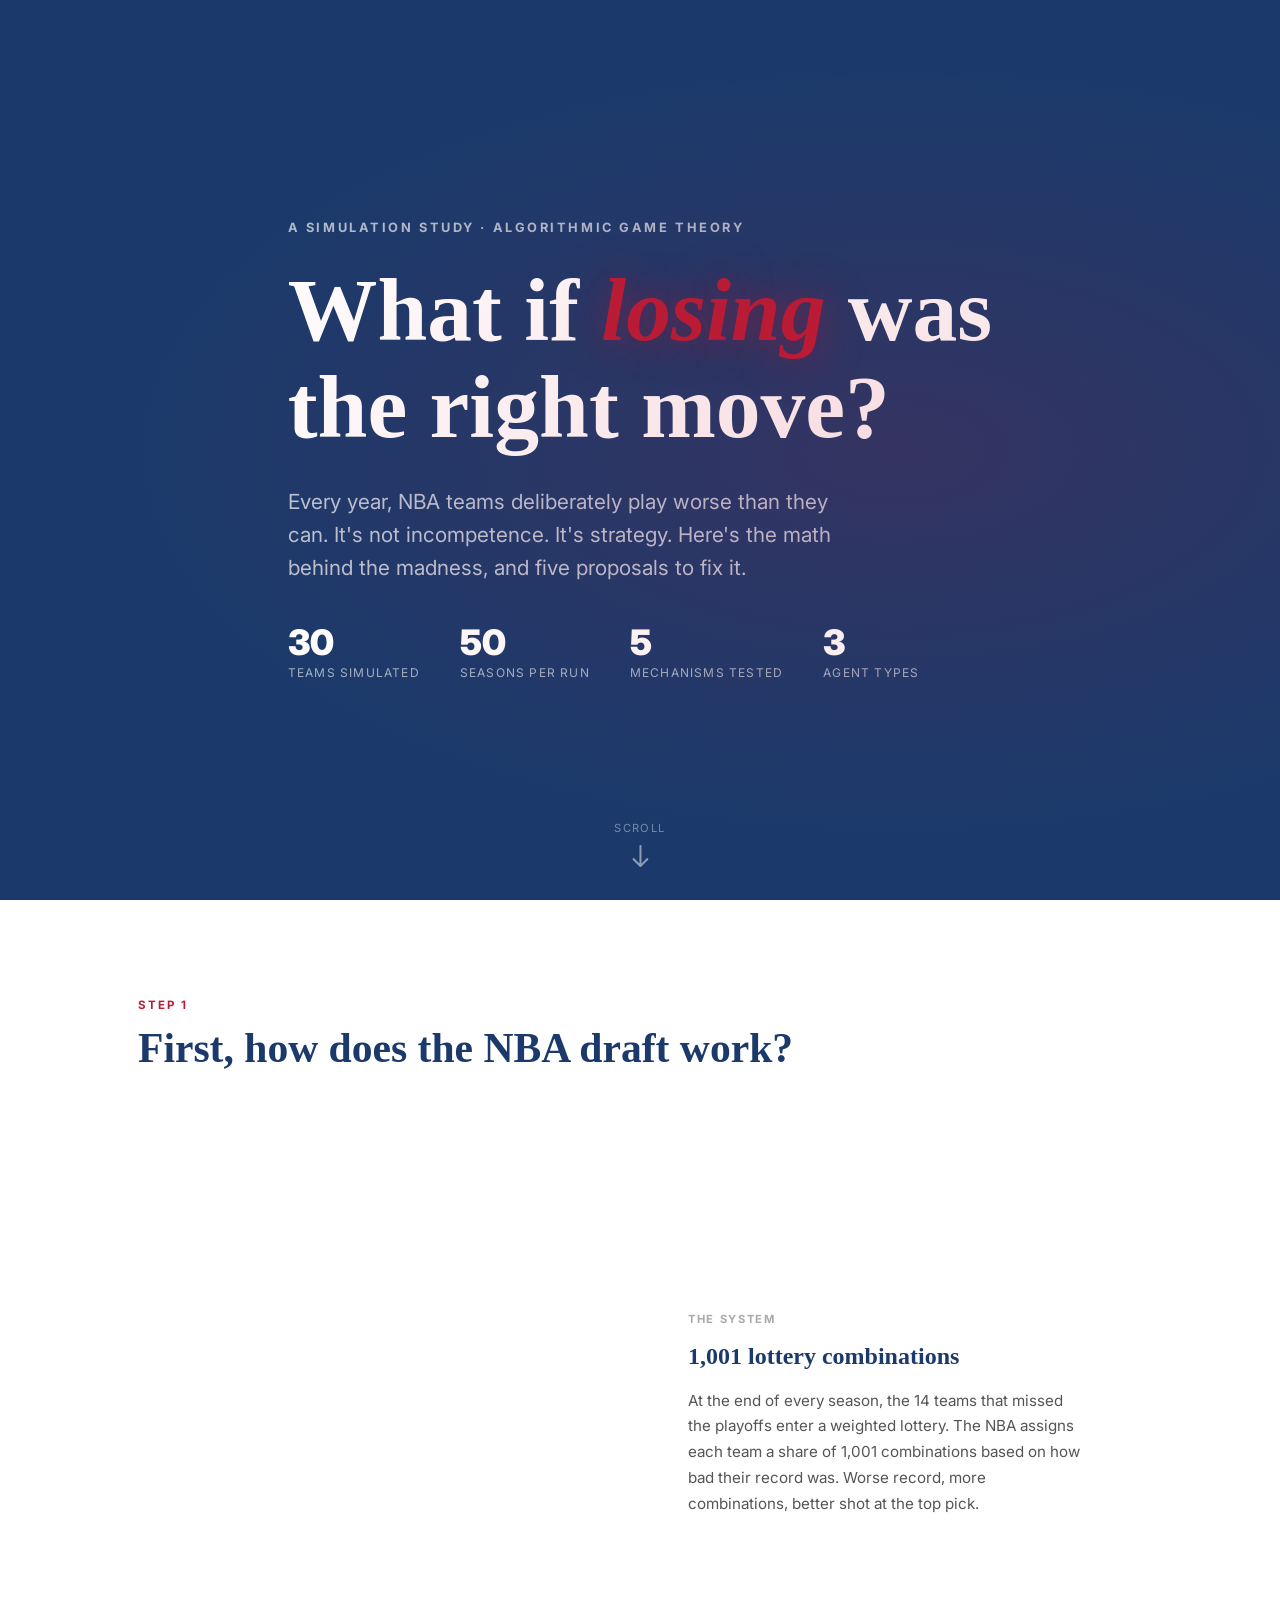
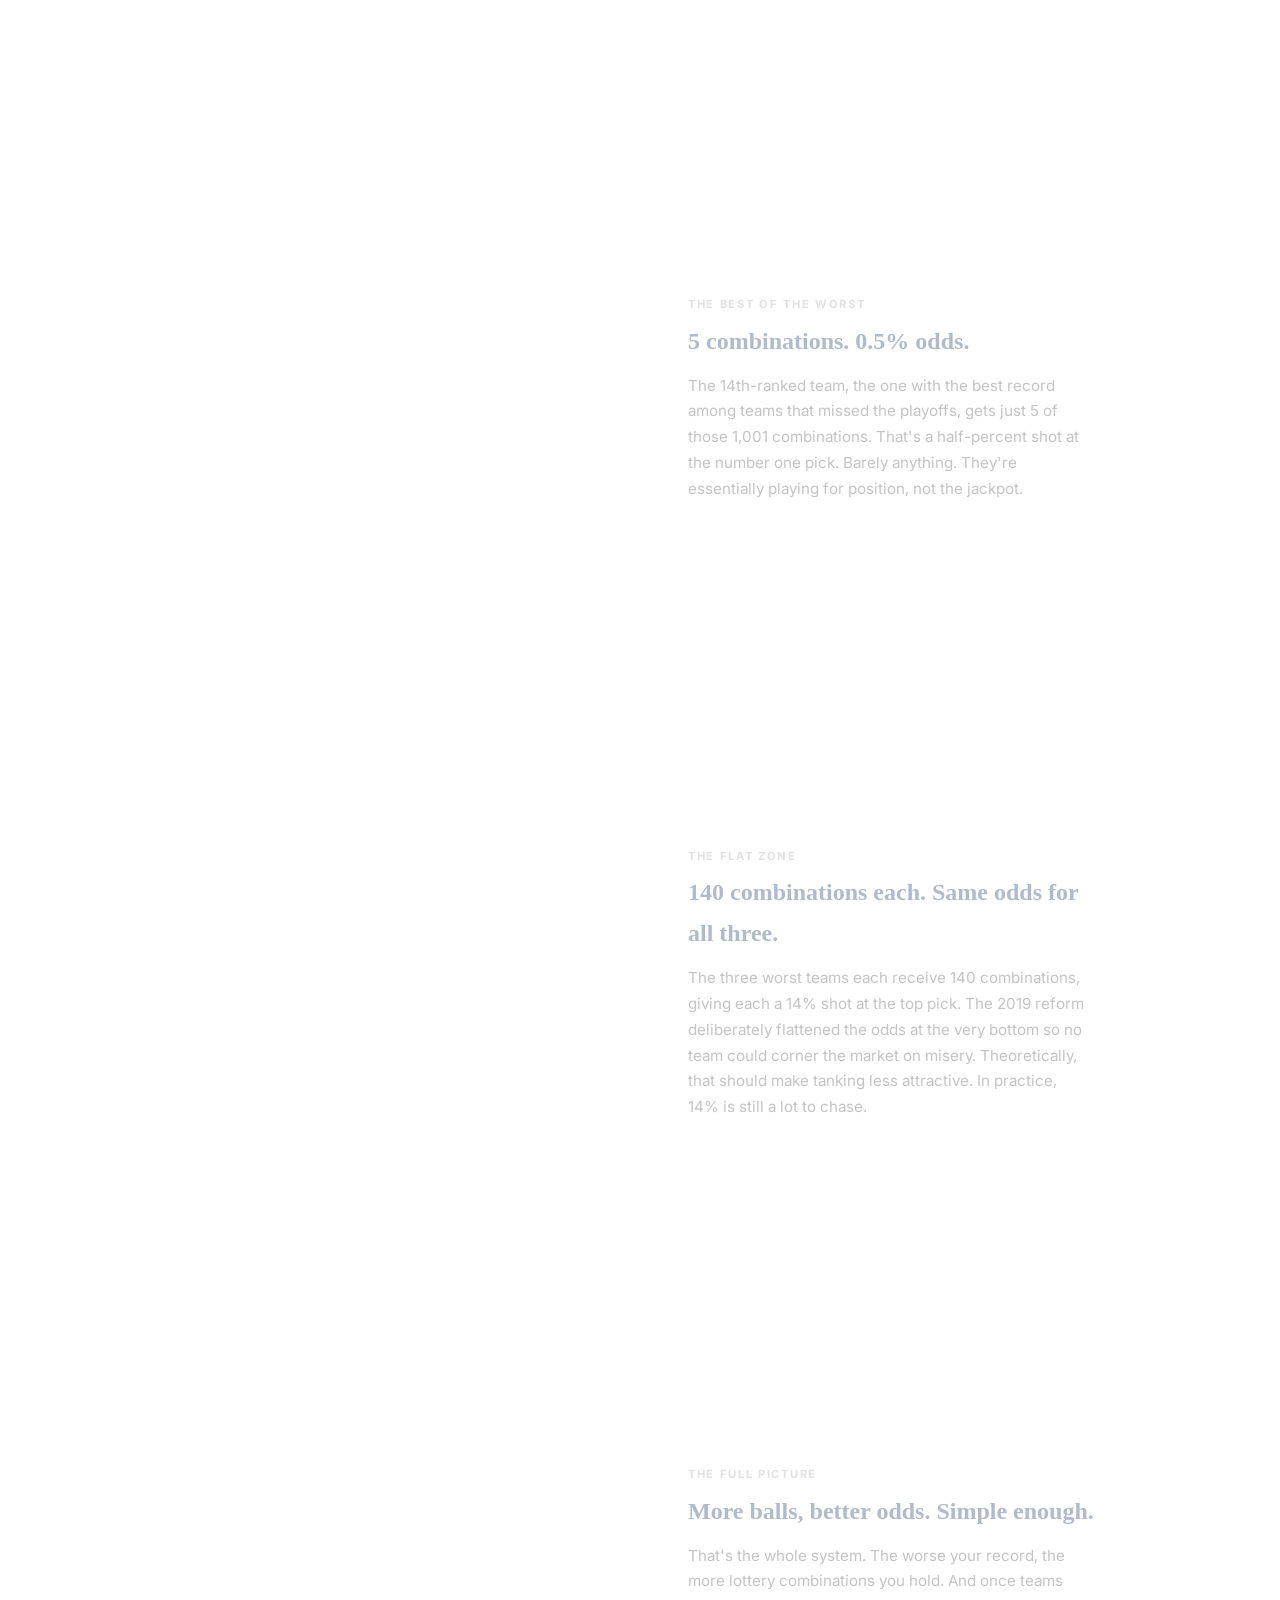
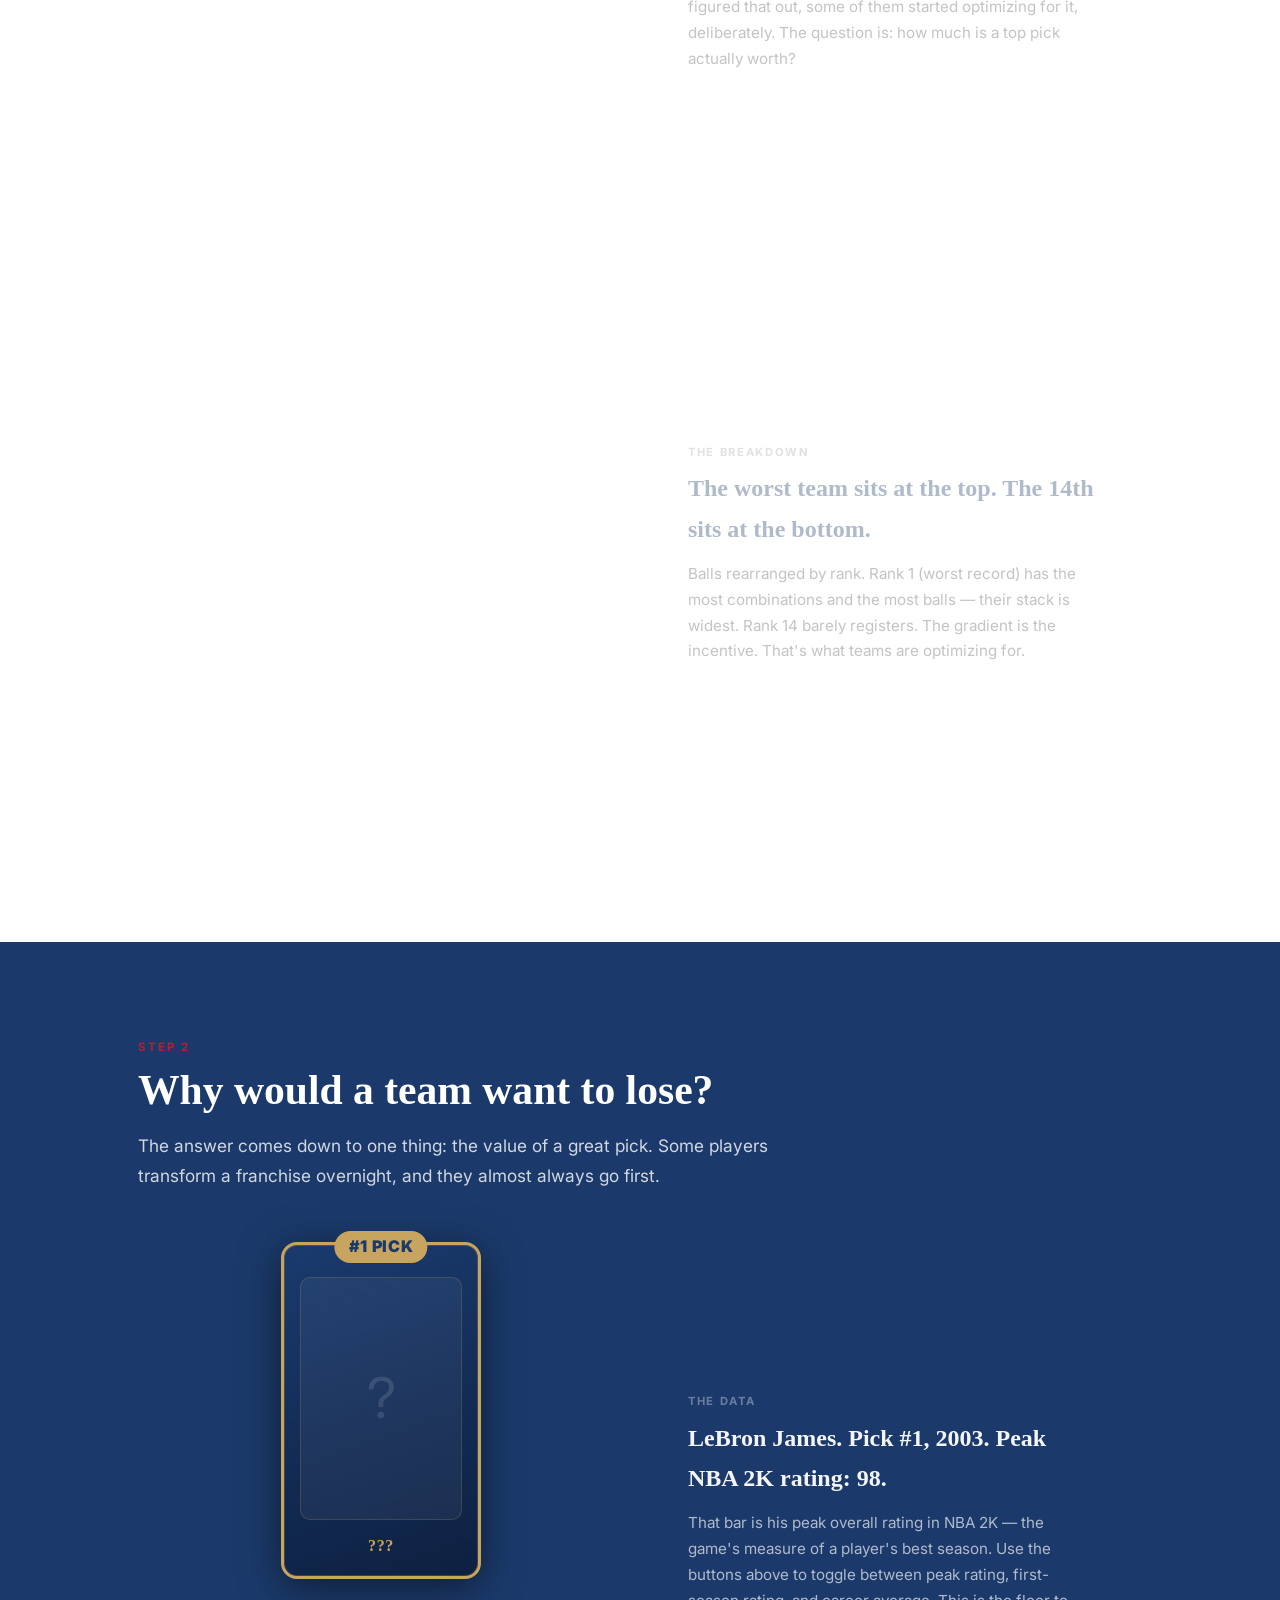
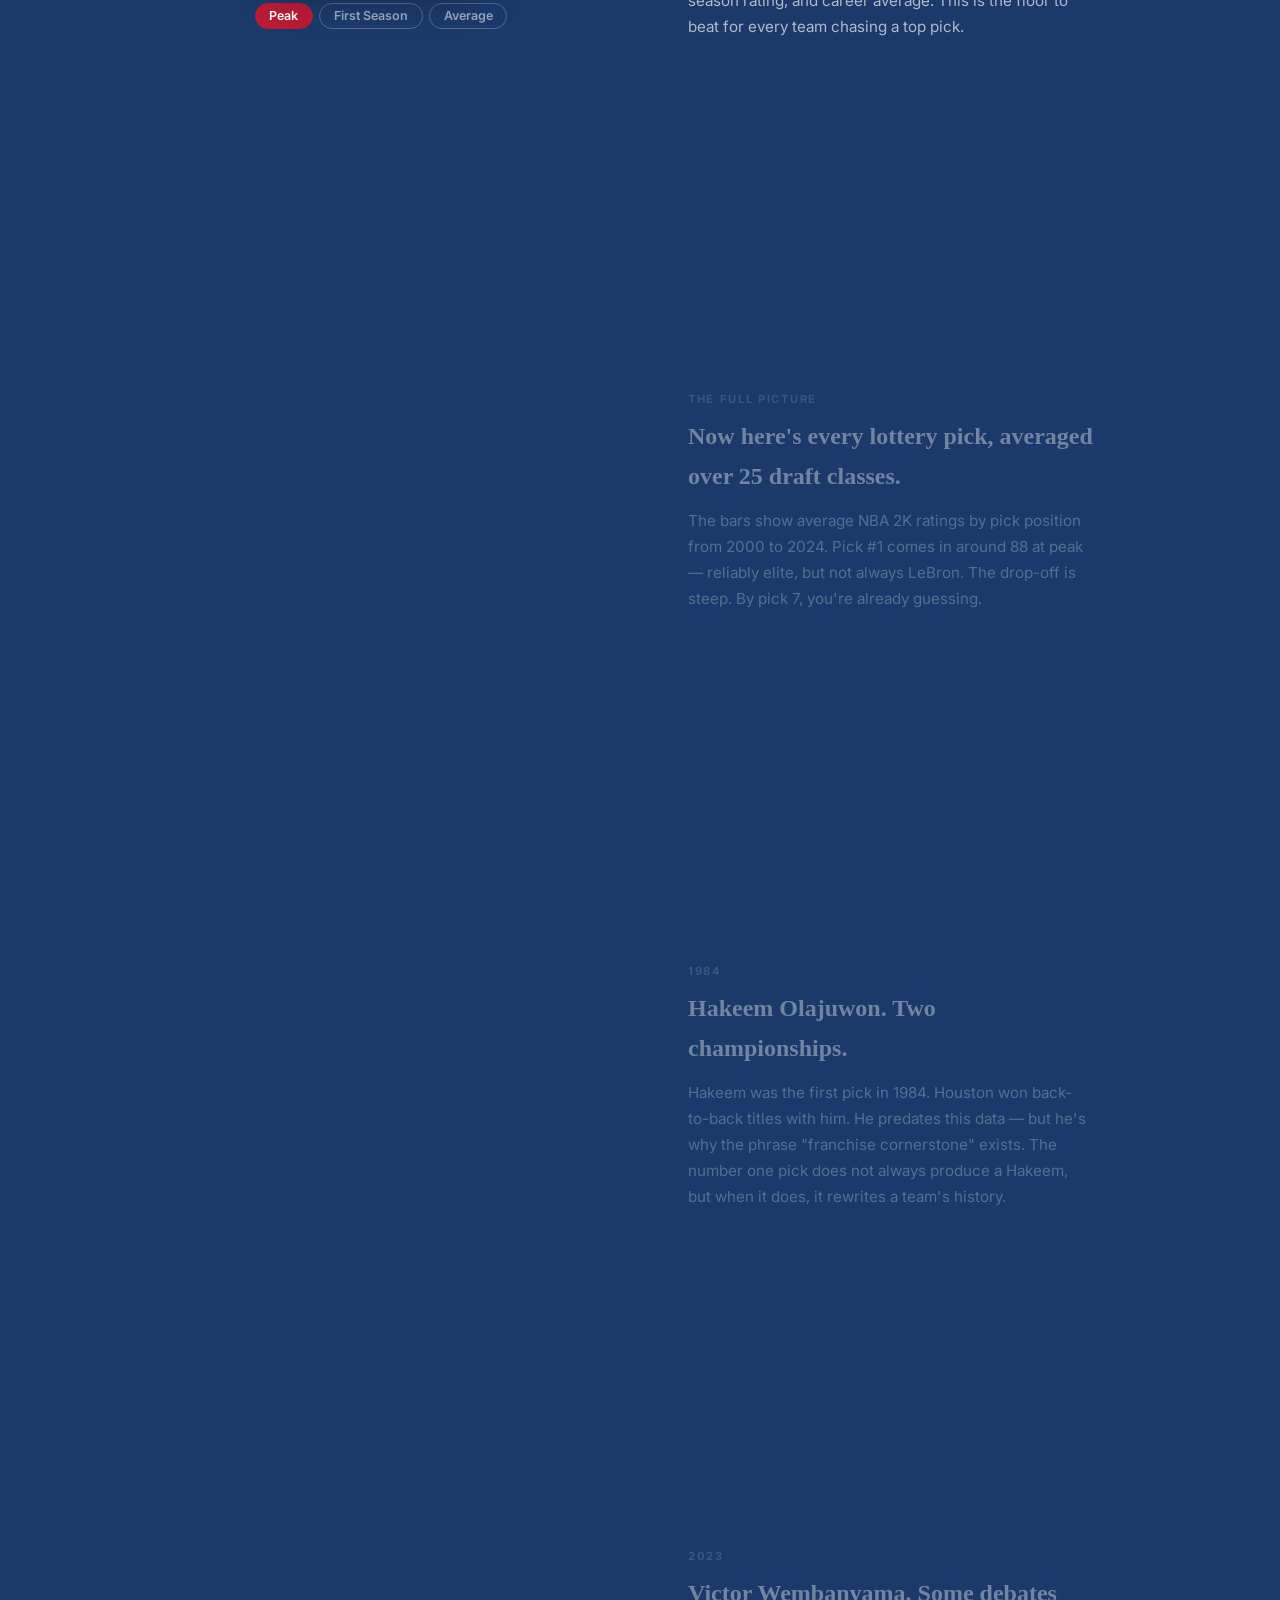
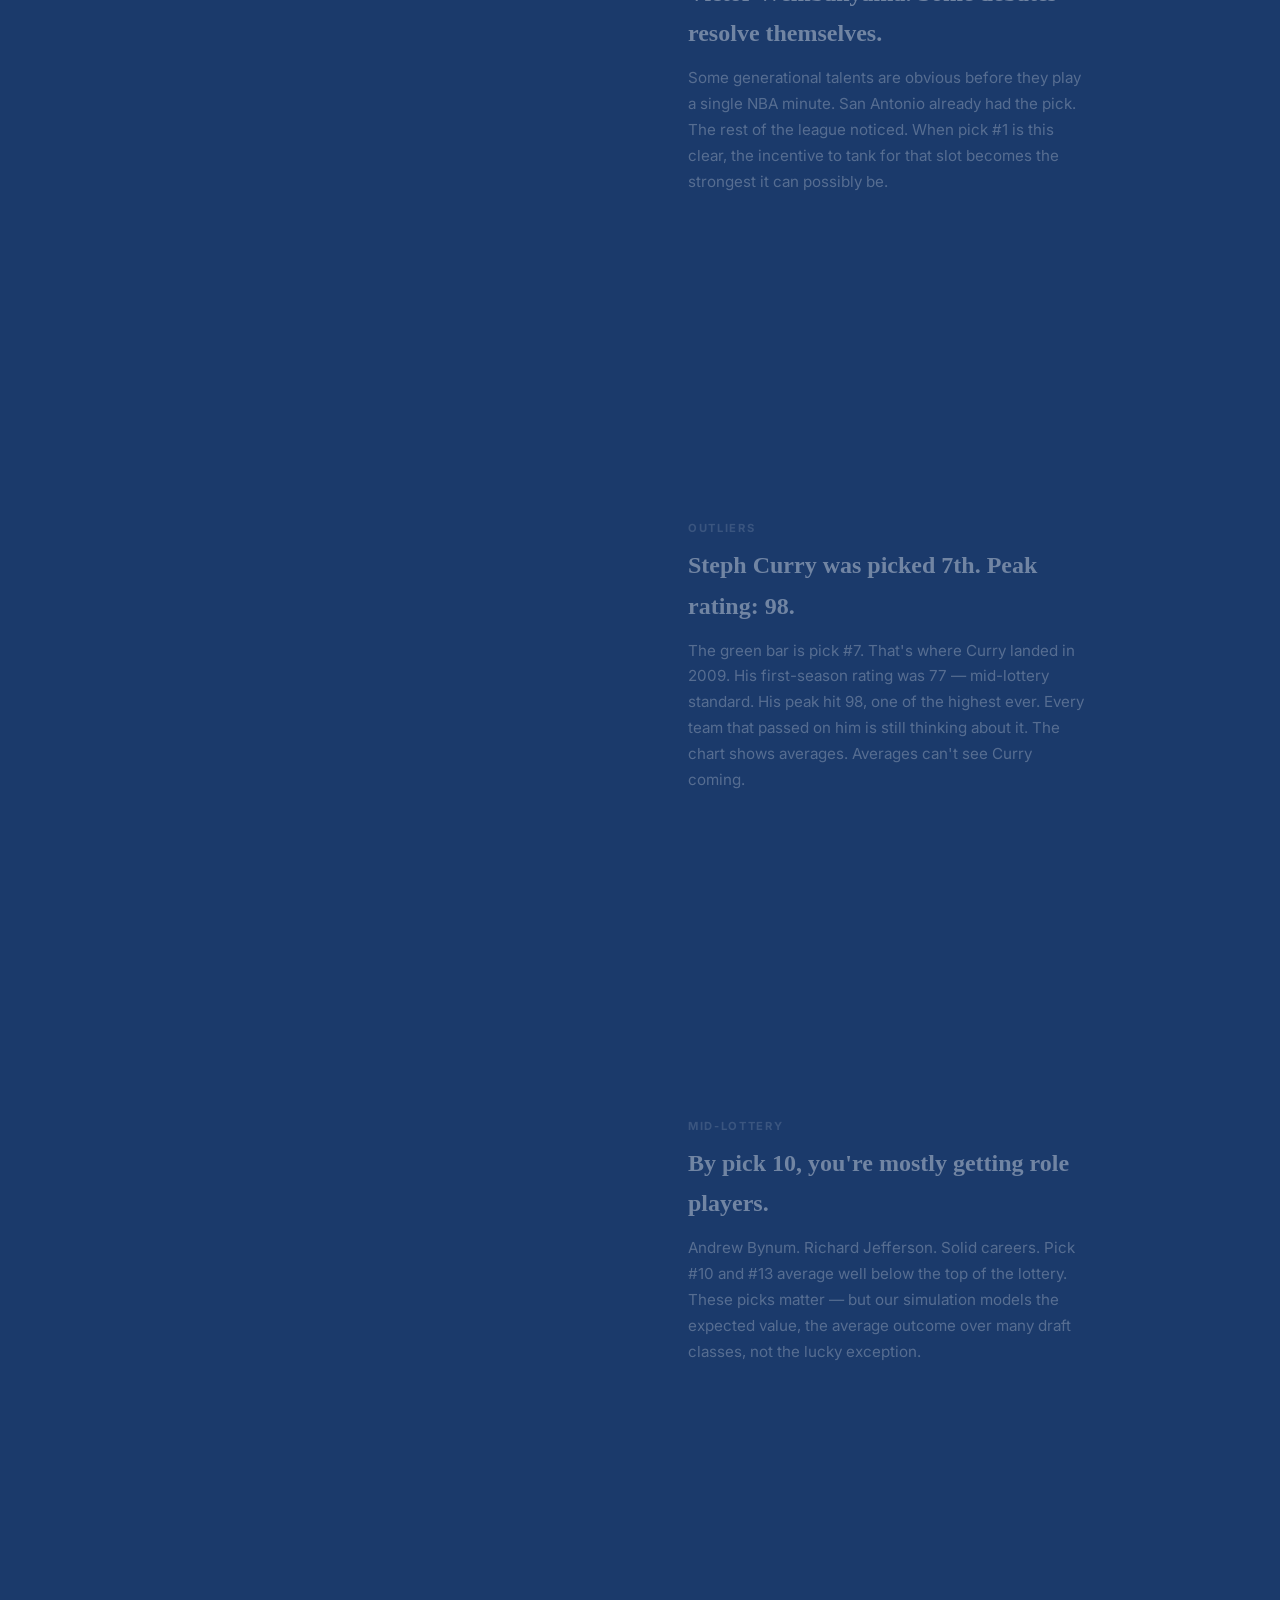
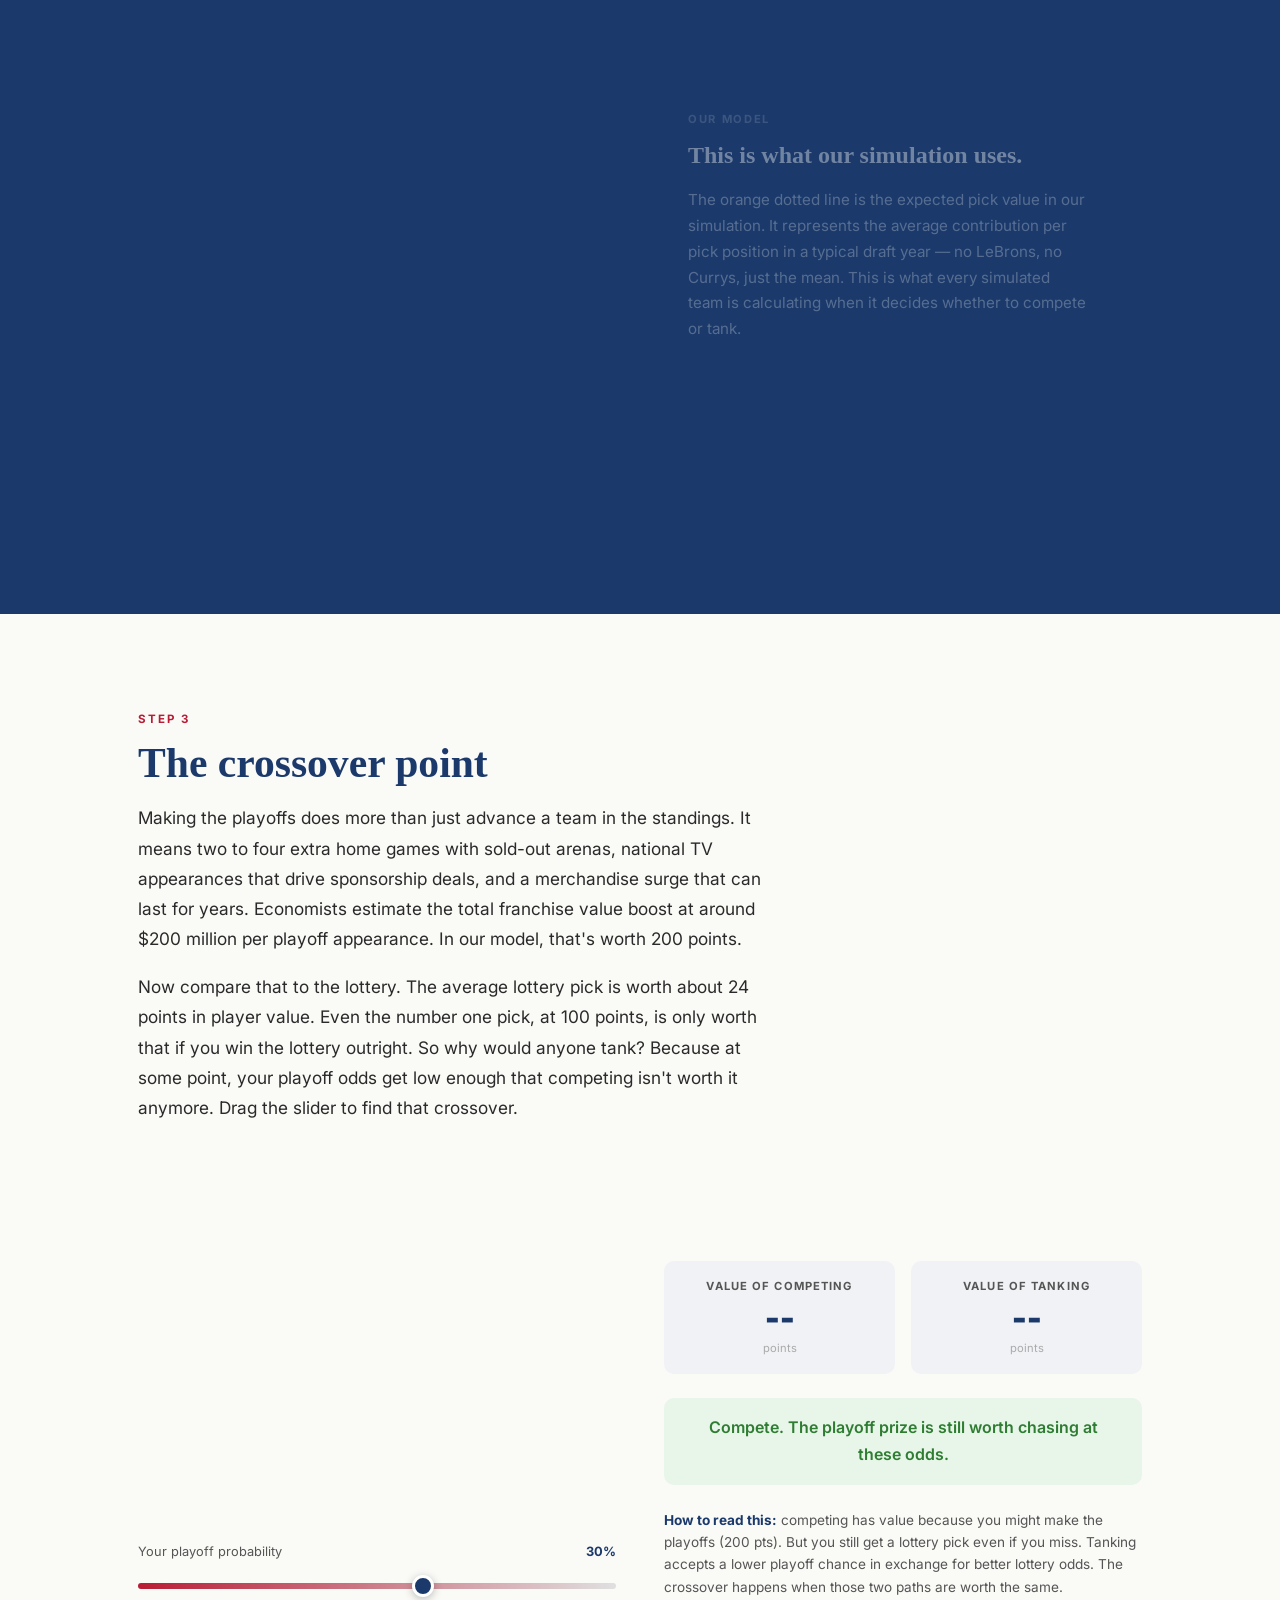
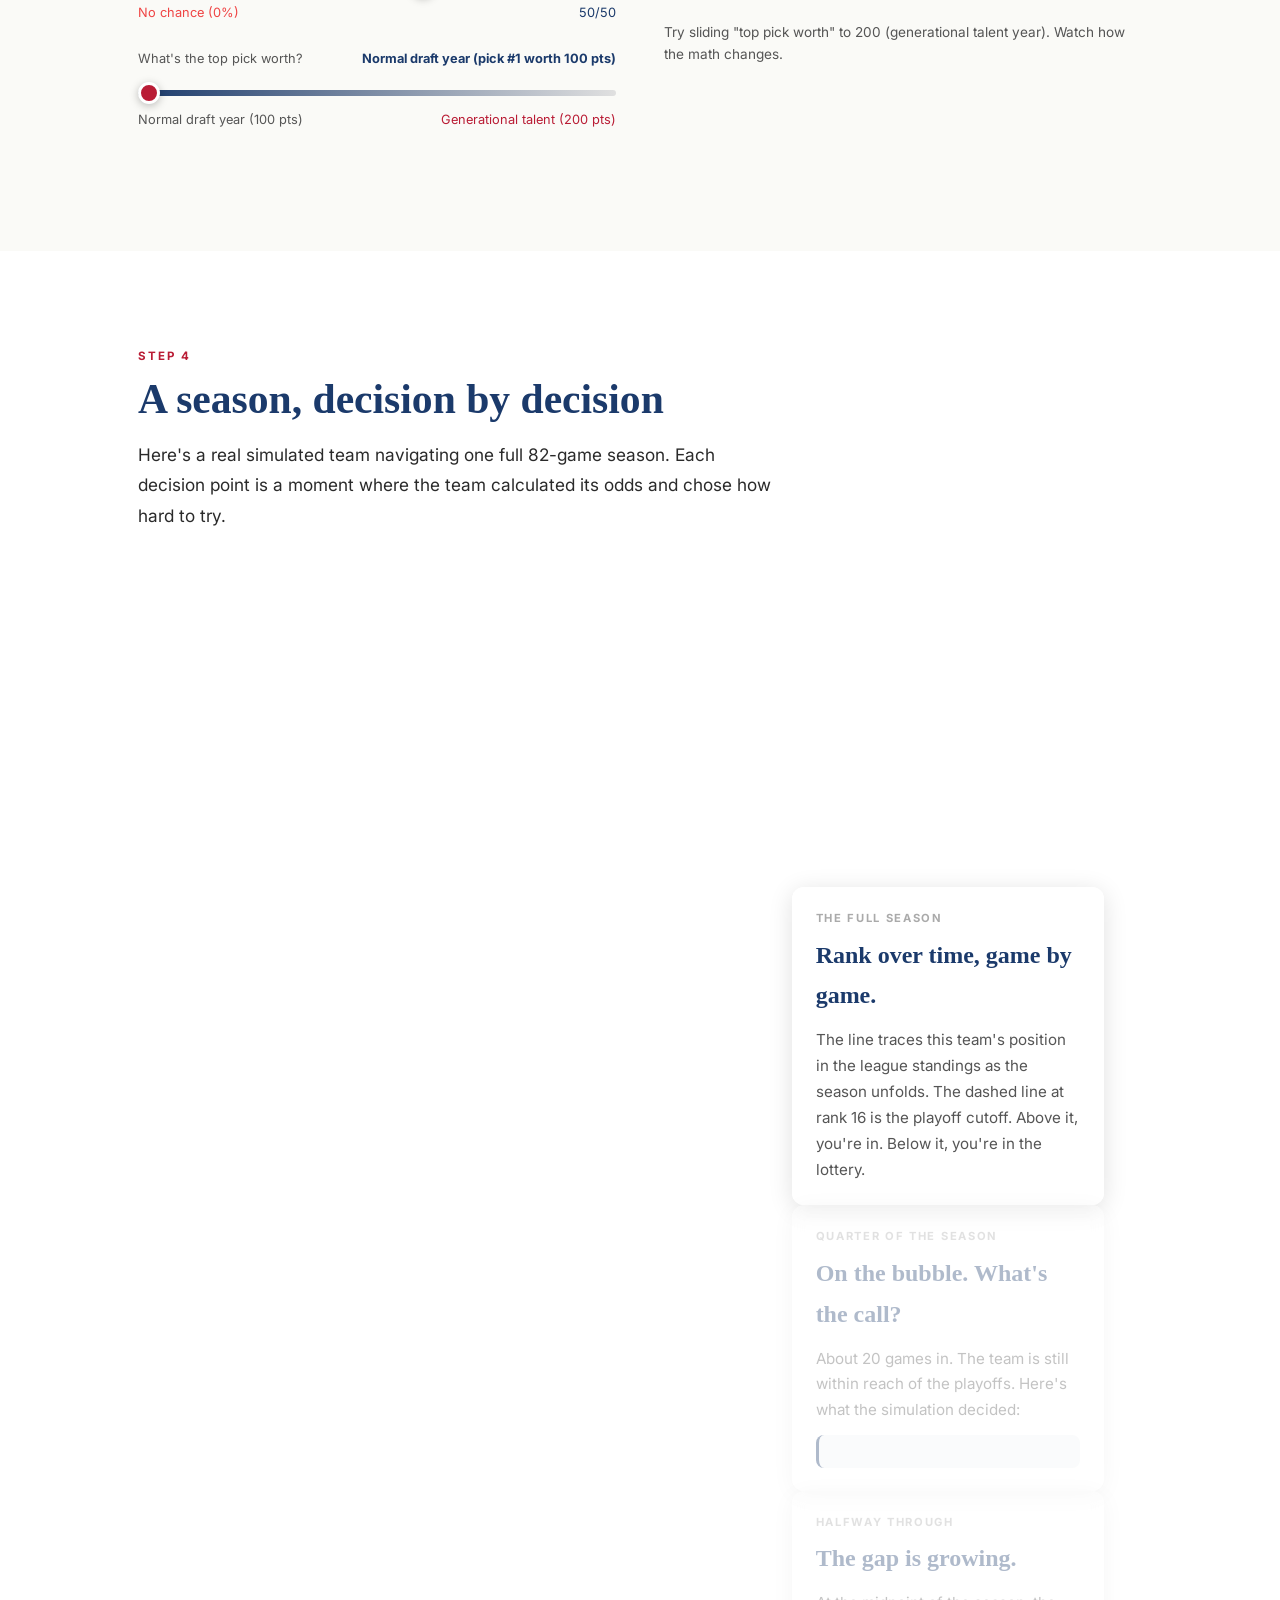
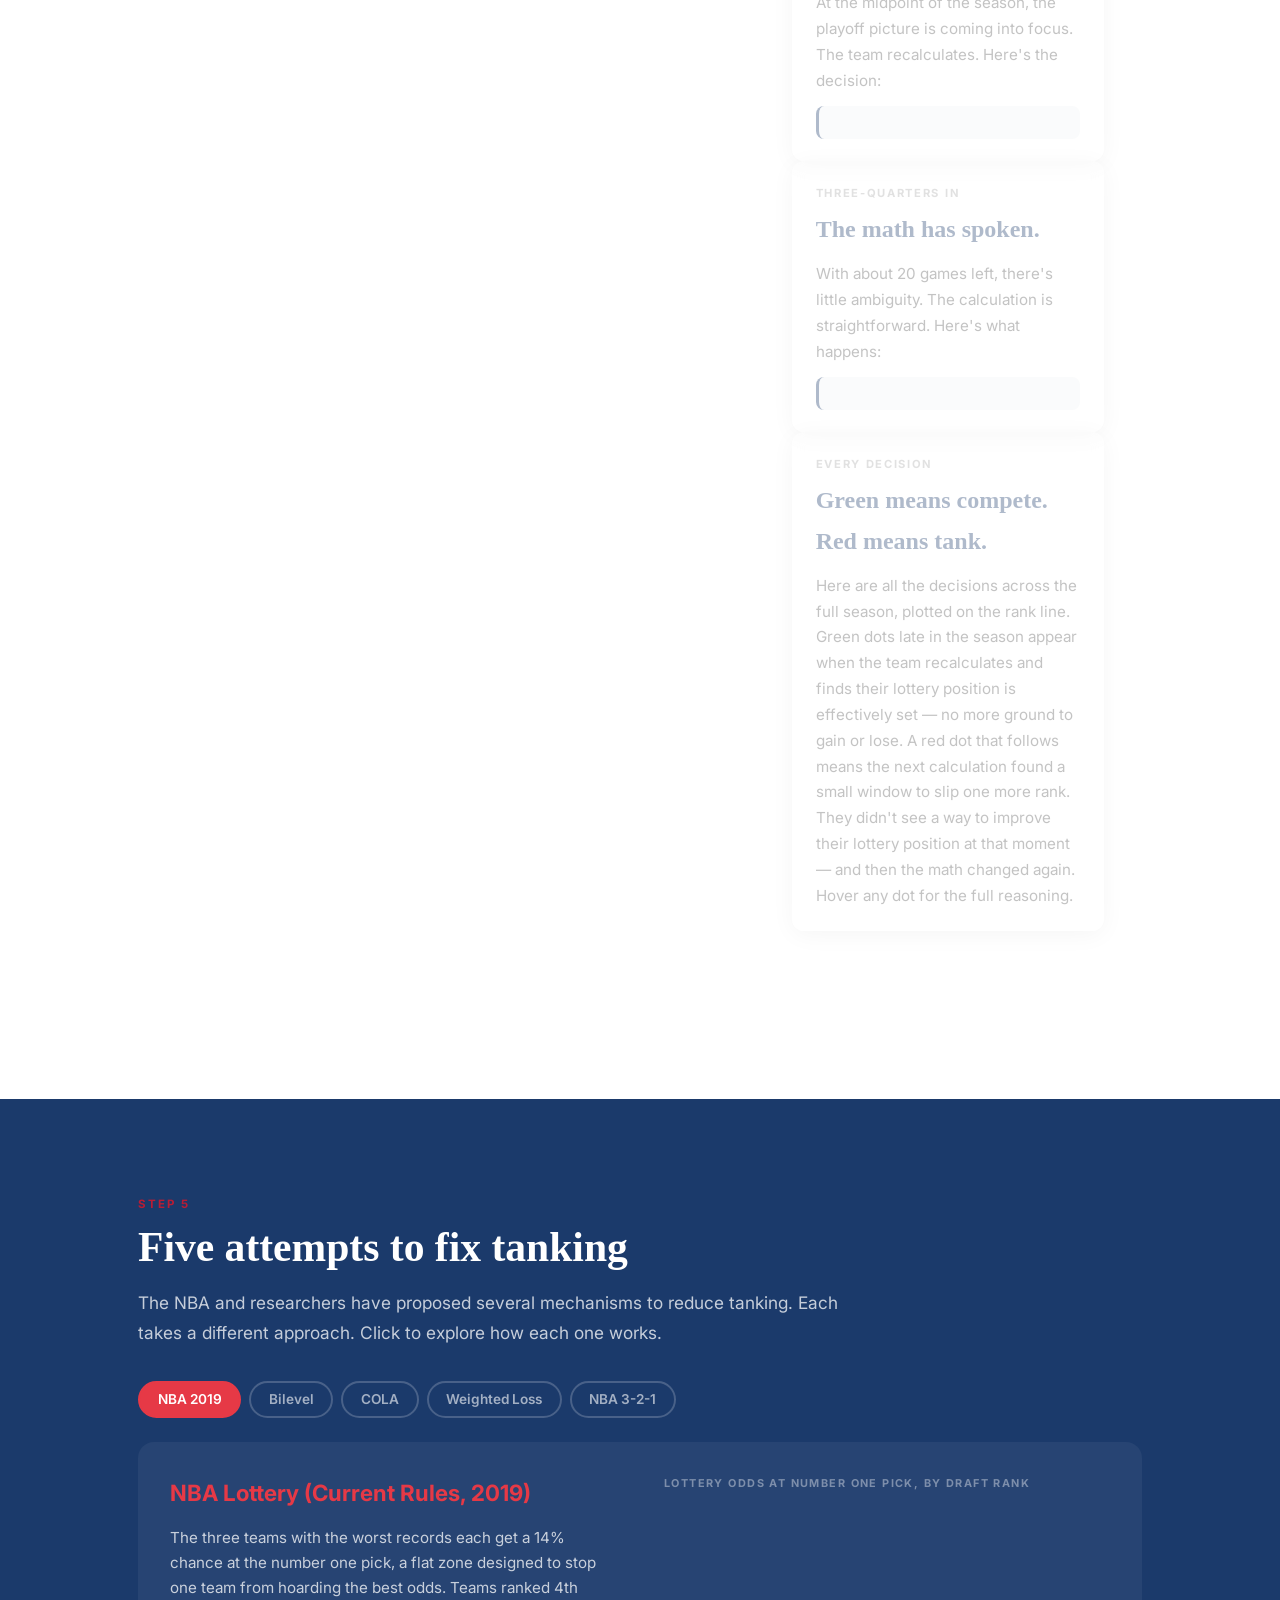
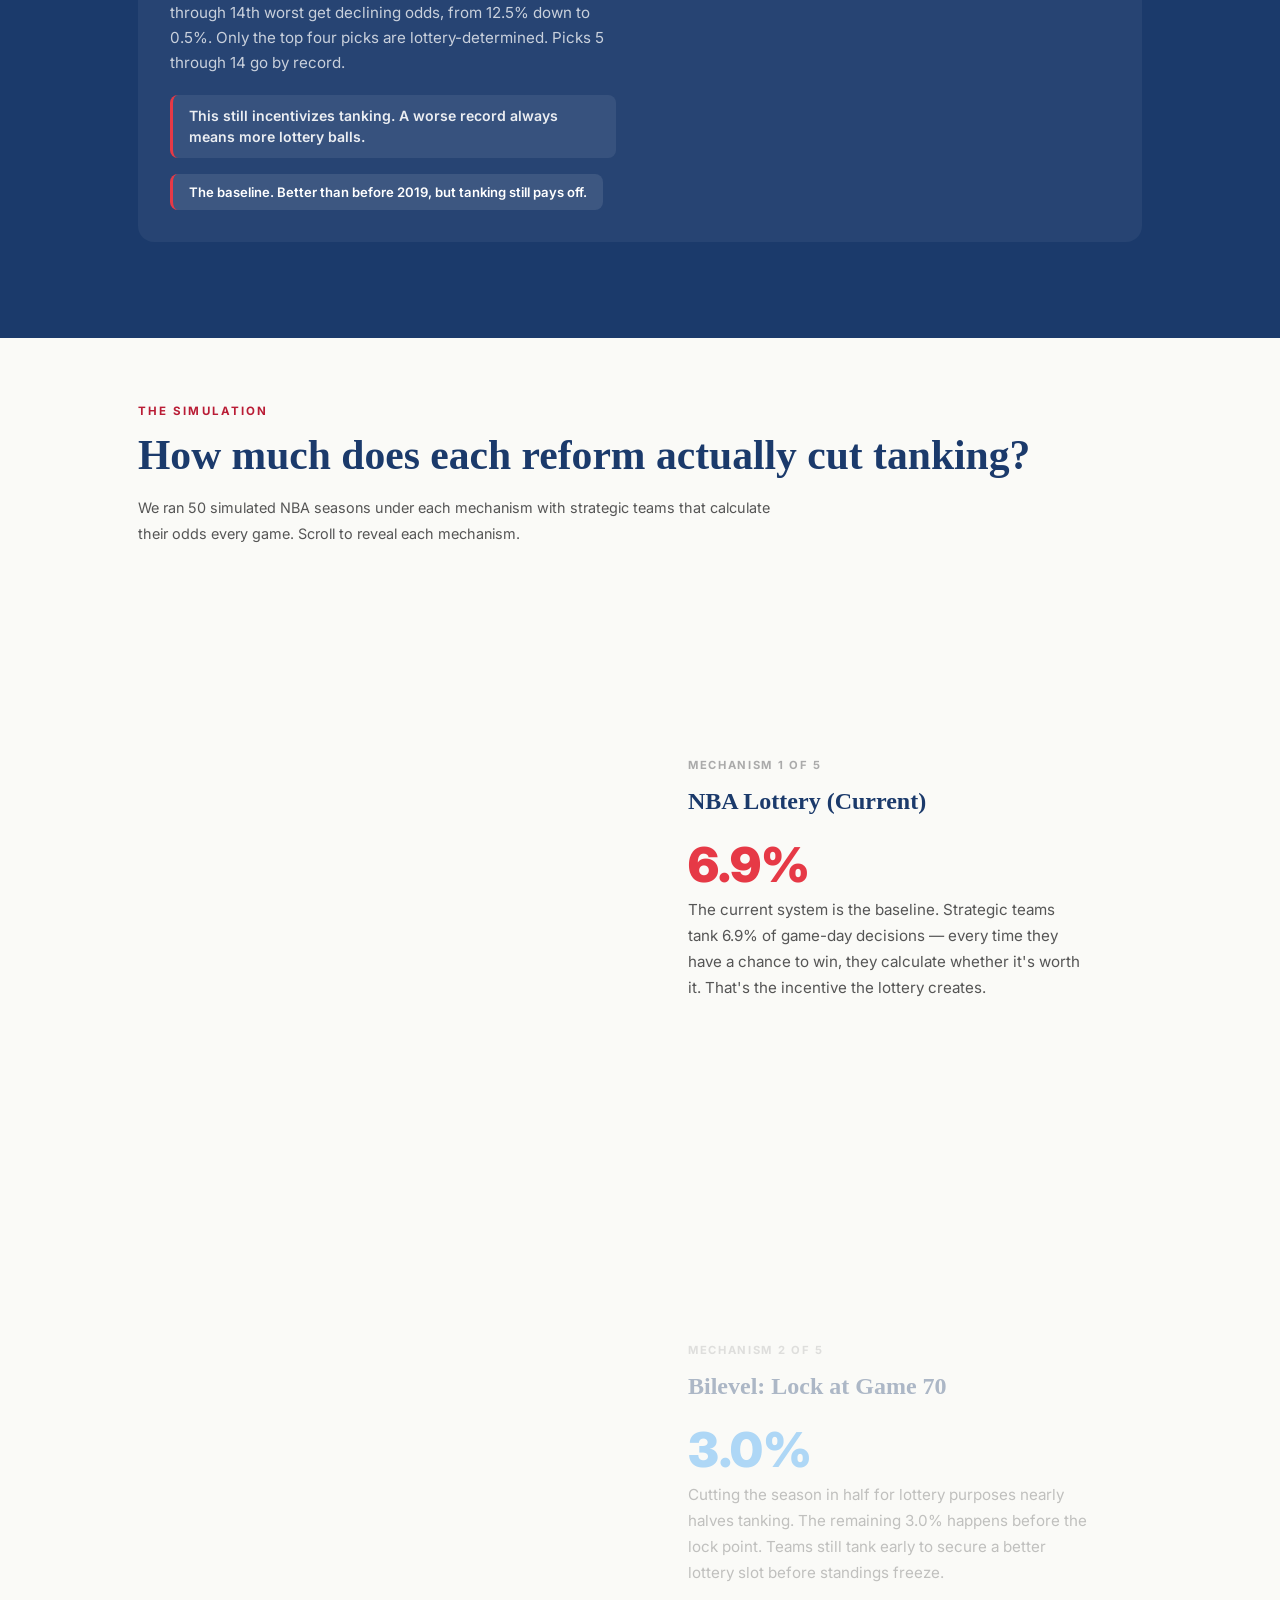
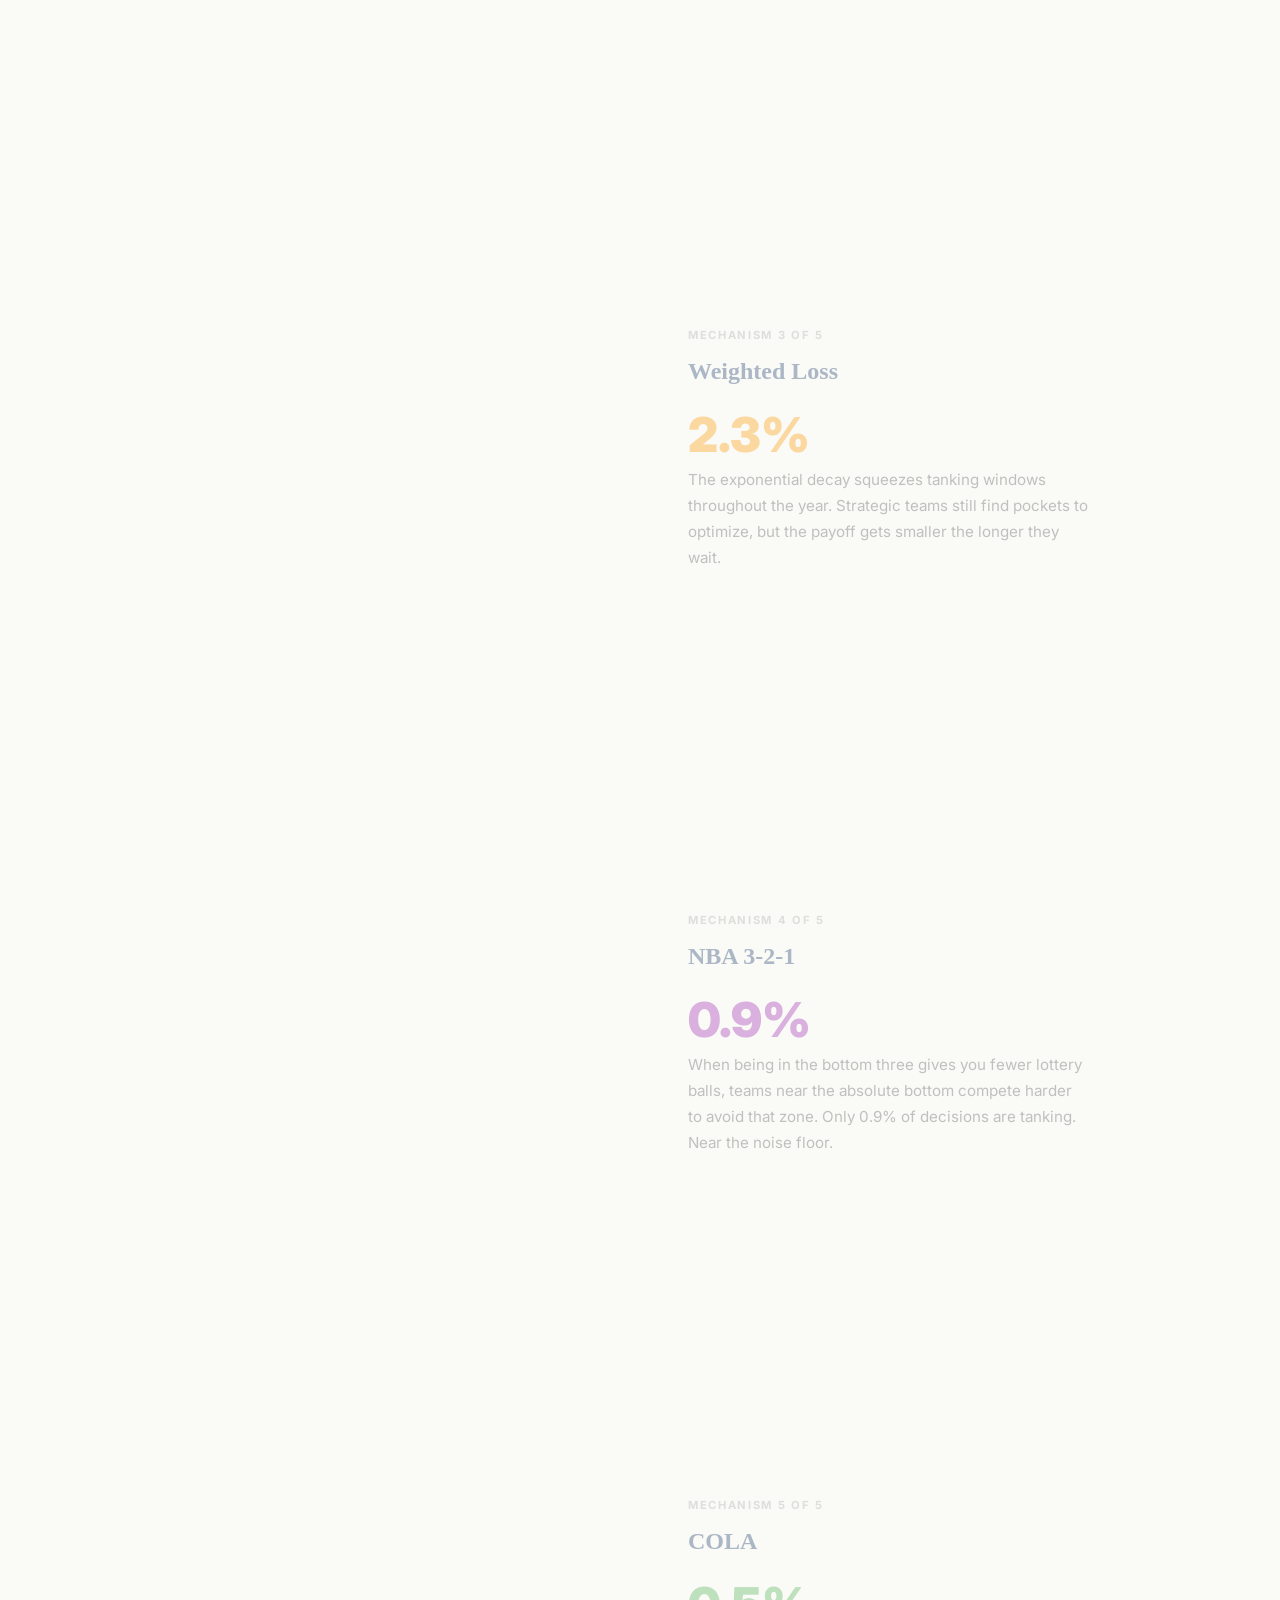
==== essay/index.html @ 3359ade9 "website draft" ====
<!DOCTYPE html>
<html lang="en">
<head>
  <meta charset="UTF-8">
  <meta name="viewport" content="width=device-width, initial-scale=1.0">
  <title>Losing on Purpose: The Economics of NBA Tanking</title>
  <link rel="preconnect" href="https://fonts.googleapis.com">
  <link rel="preconnect" href="https://fonts.gstatic.com" crossorigin>
  <link href="https://fonts.googleapis.com/css2?family=Inter:wght@400;600;700;900&display=swap" rel="stylesheet">
  <link rel="stylesheet" href="style.css">
</head>
<body>
<script>
  if (window.innerWidth < 768 && !sessionStorage.getItem('stay-desktop'))
    window.location.href = 'mobile/';
</script>

<!-- ══════════════════════════════════════════════════════════════
     SECTION 1: HOOK
     ══════════════════════════════════════════════════════════════ -->
<section id="hook">
  <div class="container">
    <div class="hook-eyebrow">A simulation study · Algorithmic Game Theory</div>
    <h1 class="hook-headline">
      What if <em>losing</em> was<br>the right move?
    </h1>
    <p class="hook-sub">
      Every year, NBA teams deliberately play worse than they can.
      It's not incompetence. It's strategy. Here's the math behind the madness,
      and five proposals to fix it.
    </p>
    <div class="hook-stats">
      <div class="hook-stat">
        <span class="hook-stat-num">30</span>
        <span class="hook-stat-label">Teams simulated</span>
      </div>
      <div class="hook-stat">
        <span class="hook-stat-num">50</span>
        <span class="hook-stat-label">Seasons per run</span>
      </div>
      <div class="hook-stat">
        <span class="hook-stat-num">5</span>
        <span class="hook-stat-label">Mechanisms tested</span>
      </div>
      <div class="hook-stat">
        <span class="hook-stat-num">3</span>
        <span class="hook-stat-label">Agent types</span>
      </div>
    </div>
  </div>
  <div class="scroll-cue">
    <span>Scroll</span>
    <svg width="16" height="24" viewBox="0 0 16 24" fill="none">
      <path d="M8 2v20M1 15l7 7 7-7" stroke="white" stroke-width="2" stroke-linecap="round" stroke-linejoin="round"/>
    </svg>
  </div>
</section>

<!-- ══════════════════════════════════════════════════════════════
     SECTION 2: HOW THE NBA DRAFT WORKS (Scrollama)
     ══════════════════════════════════════════════════════════════ -->
<section id="draft-explainer">
  <div class="container" style="padding-bottom: 2rem;">
    <div class="section-label">Step 1</div>
    <h2 class="section-headline">First, how does the NBA draft work?</h2>
  </div>

  <div class="sticky-container" style="max-width: var(--max-w); margin: 0 auto; padding: 0 var(--gutter);">
    <div class="sticky-graphic">
      <div style="width:100%;">
        <div id="lottery-canvas"></div>
        <div class="lottery-legend" id="lottery-legend"></div>
      </div>
    </div>

    <div class="scroll-steps" id="lottery-steps">
      <div class="step is-active" data-lottery-step="0">
        <div class="step-number">The system</div>
        <div class="step-headline">1,001 lottery combinations</div>
        <div class="step-body">
          At the end of every season, the 14 teams that missed the playoffs
          enter a weighted lottery. The NBA assigns each team a share of
          1,001 combinations based on how bad their record was.
          Worse record, more combinations, better shot at the top pick.
        </div>
      </div>

      <div class="step" data-lottery-step="1">
        <div class="step-number">The best of the worst</div>
        <div class="step-headline">5 combinations. 0.5% odds.</div>
        <div class="step-body">
          The 14th-ranked team, the one with the best record among teams
          that missed the playoffs, gets just 5 of those 1,001 combinations.
          That's a half-percent shot at the number one pick. Barely anything.
          They're essentially playing for position, not the jackpot.
        </div>
      </div>

      <div class="step" data-lottery-step="2">
        <div class="step-number">The flat zone</div>
        <div class="step-headline">140 combinations each. Same odds for all three.</div>
        <div class="step-body">
          The three worst teams each receive 140 combinations, giving each
          a 14% shot at the top pick. The 2019 reform deliberately flattened
          the odds at the very bottom so no team could corner the market
          on misery. Theoretically, that should make tanking less attractive.
          In practice, 14% is still a lot to chase.
        </div>
      </div>

      <div class="step" data-lottery-step="3">
        <div class="step-number">The full picture</div>
        <div class="step-headline">More balls, better odds. Simple enough.</div>
        <div class="step-body">
          That's the whole system. The worse your record, the more lottery
          combinations you hold. And once teams figured that out, some of them
          started optimizing for it, deliberately.
          The question is: how much is a top pick actually worth?
        </div>
      </div>

      <div class="step" data-lottery-step="4">
        <div class="step-number">The breakdown</div>
        <div class="step-headline">The worst team sits at the top. The 14th sits at the bottom.</div>
        <div class="step-body">
          Balls rearranged by rank. Rank 1 (worst record) has the most combinations
          and the most balls — their stack is widest. Rank 14 barely registers.
          The gradient is the incentive. That's what teams are optimizing for.
        </div>
      </div>
    </div>
  </div>
</section>

<!-- ══════════════════════════════════════════════════════════════
     SECTION 3: WHY WOULD ANYONE WANT TO LOSE? (Scrollama)
     ══════════════════════════════════════════════════════════════ -->
<section id="the-prize">
  <div class="container" style="padding-bottom: 2rem;">
    <div class="section-label">Step 2</div>
    <h2 class="section-headline">Why would a team want to lose?</h2>
    <p class="prose" style="color: rgba(255,255,255,0.8);">
      The answer comes down to one thing: the value of a great pick.
      Some players transform a franchise overnight, and they almost always go first.
    </p>
  </div>

  <div class="sticky-container" style="max-width: var(--max-w); margin: 0 auto; padding: 0 var(--gutter);">
    <div class="sticky-graphic">
      <div style="width:100%;">
        <!-- Trading cards (single or side-by-side) -->
        <div id="card-area">
          <div class="trading-card" id="trading-card">
            <div class="card-badge">#1 PICK</div>
            <div class="card-image-wrap">
              <img id="card-img" src="" alt="Draft pick" style="display:none; width:100%; height:100%; object-fit:cover; border-radius:6px;">
              <div class="card-placeholder" id="card-placeholder">?</div>
            </div>
            <div class="card-player-name" id="card-player-name">???</div>
          </div>
          <div class="trading-card" id="trading-card-2" style="display:none;">
            <div class="card-badge">#10 PICK</div>
            <div class="card-image-wrap">
              <img id="card-img-2" src="" alt="Draft pick" style="display:none; width:100%; height:100%; object-fit:cover; border-radius:6px;">
              <div class="card-placeholder" id="card-placeholder-2">?</div>
            </div>
            <div class="card-player-name" id="card-player-name-2">???</div>
          </div>
        </div>
        <div class="chart-toggle" style="margin-top: 1.5rem; margin-bottom: 0.5rem;">
          <button class="chart-toggle-btn active" data-metric="avg_peak">Peak</button>
          <button class="chart-toggle-btn" data-metric="avg_first">First Season</button>
          <button class="chart-toggle-btn" data-metric="avg_mean">Average</button>
        </div>
        <div id="pick-value-chart"></div>
      </div>
    </div>

    <div class="scroll-steps" id="prize-steps">
      <div class="step is-active" data-prize-step="0">
        <div class="step-number">The data</div>
        <div class="step-headline">LeBron James. Pick #1, 2003. Peak NBA 2K rating: 98.</div>
        <div class="step-body">
          That bar is his peak overall rating in NBA 2K — the game's measure of
          a player's best season. Use the buttons above to toggle between
          peak rating, first-season rating, and career average.
          This is the floor to beat for every team chasing a top pick.
        </div>
      </div>

      <div class="step" data-prize-step="1">
        <div class="step-number">The full picture</div>
        <div class="step-headline">Now here's every lottery pick, averaged over 25 draft classes.</div>
        <div class="step-body">
          The bars show average NBA 2K ratings by pick position from 2000 to 2024.
          Pick #1 comes in around 88 at peak — reliably elite, but not always LeBron.
          The drop-off is steep. By pick 7, you're already guessing.
        </div>
      </div>

      <div class="step" data-prize-step="2">
        <div class="step-number">1984</div>
        <div class="step-headline">Hakeem Olajuwon. Two championships.</div>
        <div class="step-body">
          Hakeem was the first pick in 1984. Houston won back-to-back titles with him.
          He predates this data — but he's why the phrase "franchise cornerstone" exists.
          The number one pick does not always produce a Hakeem, but when it does,
          it rewrites a team's history.
        </div>
      </div>

      <div class="step" data-prize-step="3">
        <div class="step-number">2023</div>
        <div class="step-headline">Victor Wembanyama. Some debates resolve themselves.</div>
        <div class="step-body">
          Some generational talents are obvious before they play a single NBA minute.
          San Antonio already had the pick. The rest of the league noticed.
          When pick #1 is this clear, the incentive to tank for that slot
          becomes the strongest it can possibly be.
        </div>
      </div>

      <div class="step" data-prize-step="4">
        <div class="step-number">Outliers</div>
        <div class="step-headline">Steph Curry was picked 7th. Peak rating: 98.</div>
        <div class="step-body">
          The green bar is pick #7. That's where Curry landed in 2009.
          His first-season rating was 77 — mid-lottery standard.
          His peak hit 98, one of the highest ever.
          Every team that passed on him is still thinking about it.
          The chart shows averages. Averages can't see Curry coming.
        </div>
      </div>

      <div class="step" data-prize-step="5">
        <div class="step-number">Mid-lottery</div>
        <div class="step-headline">By pick 10, you're mostly getting role players.</div>
        <div class="step-body">
          Andrew Bynum. Richard Jefferson. Solid careers.
          Pick #10 and #13 average well below the top of the lottery.
          These picks matter — but our simulation models the expected value,
          the average outcome over many draft classes, not the lucky exception.
        </div>
      </div>

      <div class="step" data-prize-step="6">
        <div class="step-number">Our model</div>
        <div class="step-headline">This is what our simulation uses.</div>
        <div class="step-body">
          The orange dotted line is the expected pick value in our simulation.
          It represents the average contribution per pick position in a typical
          draft year — no LeBrons, no Currys, just the mean.
          This is what every simulated team is calculating when it decides
          whether to compete or tank.
        </div>
      </div>
    </div>
  </div>
</section>

<!-- ══════════════════════════════════════════════════════════════
     SECTION 4: THE TIPPING POINT
     ══════════════════════════════════════════════════════════════ -->
<section id="balance">
  <div class="container">
    <div class="section-label">Step 3</div>
    <h2 class="section-headline">The crossover point</h2>

    <div class="prose" style="margin-bottom: 1.5rem;">
      <p>
        Making the playoffs does more than just advance a team in the standings.
        It means two to four extra home games with sold-out arenas,
        national TV appearances that drive sponsorship deals,
        and a merchandise surge that can last for years.
        Economists estimate the total franchise value boost at around
        $200 million per playoff appearance. In our model, that's worth 200 points.
      </p>
      <p>
        Now compare that to the lottery. The average lottery pick is worth about
        24 points in player value. Even the number one pick, at 100 points,
        is only worth that if you win the lottery outright.
        So why would anyone tank? Because at some point, your playoff odds
        get low enough that competing isn't worth it anymore.
        Drag the slider to find that crossover.
      </p>
    </div>

    <div class="balance-wrap">
      <div>
        <svg id="scale-svg" viewBox="0 0 440 340" fill="none">
          <defs>
            <filter id="shadow">
              <feDropShadow dx="0" dy="3" stdDeviation="4" flood-opacity="0.15"/>
            </filter>
            <filter id="glow">
              <feGaussianBlur stdDeviation="4" result="coloredBlur"/>
              <feMerge>
                <feMergeNode in="coloredBlur"/>
                <feMergeNode in="SourceGraphic"/>
              </feMerge>
            </filter>
          </defs>
        </svg>

        <div class="slider-wrap">
          <div class="slider-label">
            <span>Your playoff probability</span>
            <span id="prob-display" style="font-weight:700; color: var(--navy);">30%</span>
          </div>
          <input type="range" id="prob-slider" min="0" max="50" value="30" step="1">
          <div class="slider-label" style="margin-top: 0.3rem;">
            <span style="color: #ef4444;">No chance (0%)</span>
            <span style="color: var(--navy);">50/50</span>
          </div>
        </div>

        <div class="slider-wrap" style="margin-top: 1.2rem;">
          <div class="slider-label">
            <span>What's the top pick worth?</span>
            <span id="pick-val-display" style="font-weight:700; color: var(--navy);">Normal draft year (pick #1 worth 100 pts)</span>
          </div>
          <input type="range" id="pick-value-slider" min="100" max="200" value="100" step="1">
          <div class="slider-label" style="margin-top: 0.3rem;">
            <span>Normal draft year (100 pts)</span>
            <span style="color: var(--red);">Generational talent (200 pts)</span>
          </div>
        </div>
      </div>

      <div>
        <div class="eu-display">
          <div class="eu-box" id="eu-compete-box">
            <div class="eu-box-label">Value of Competing</div>
            <div class="eu-box-value" id="eu-compete-val">--</div>
            <div style="font-size: 0.7rem; color: var(--lgray); margin-top: 0.3rem;">points</div>
          </div>
          <div class="eu-box" id="eu-tank-box">
            <div class="eu-box-label">Value of Tanking</div>
            <div class="eu-box-value" id="eu-tank-val">--</div>
            <div style="font-size: 0.7rem; color: var(--lgray); margin-top: 0.3rem;">points</div>
          </div>
        </div>

        <div class="tipping-banner competing" id="tipping-banner">
          Compete. The playoff prize is still worth chasing at these odds.
        </div>

        <div style="margin-top: 1.5rem; font-size: 0.85rem; color: var(--gray); line-height: 1.65;">
          <strong style="color: var(--navy);">How to read this:</strong> competing has value because
          you might make the playoffs (200 pts). But you still get a lottery pick even if you miss.
          Tanking accepts a lower playoff chance in exchange for better lottery odds.
          The crossover happens when those two paths are worth the same.
          <br><br>
          Try sliding "top pick worth" to 200 (generational talent year).
          Watch how the math changes.
        </div>
      </div>
    </div>
  </div>
</section>

<!-- ══════════════════════════════════════════════════════════════
     SECTION 5: SEASON TRAJECTORY (Scrollama)
     ══════════════════════════════════════════════════════════════ -->
<section id="trajectory">
  <div class="container" style="padding-bottom: 2rem;">
    <div class="section-label">Step 4</div>
    <h2 class="section-headline">A season, decision by decision</h2>
    <p class="prose">
      Here's a real simulated team navigating one full 82-game season.
      Each decision point is a moment where the team calculated its odds
      and chose how hard to try.
    </p>
  </div>

  <div class="sticky-container" style="max-width: var(--max-w); margin: 0 auto; padding: 0 var(--gutter);">
    <div class="sticky-graphic">
      <div id="trajectory-chart" style="width:100%; height:100%;"></div>
      <div class="trajectory-tooltip" id="traj-tooltip"></div>
    </div>

    <div class="scroll-steps" id="trajectory-steps">
      <div class="step is-active" data-traj-step="0">
        <div class="step-number">The full season</div>
        <div class="step-headline">Rank over time, game by game.</div>
        <div class="step-body">
          The line traces this team's position in the league standings
          as the season unfolds. The dashed line at rank 16 is the
          playoff cutoff. Above it, you're in. Below it, you're in the lottery.
        </div>
      </div>

      <div class="step" data-traj-step="1">
        <div class="step-number">Quarter of the season</div>
        <div class="step-headline">On the bubble. What's the call?</div>
        <div class="step-body">
          About 20 games in. The team is still within reach of the playoffs.
          Here's what the simulation decided:
        </div>
        <div class="reasoning-quote" id="traj-quote-1"></div>
      </div>

      <div class="step" data-traj-step="2">
        <div class="step-number">Halfway through</div>
        <div class="step-headline">The gap is growing.</div>
        <div class="step-body">
          At the midpoint of the season, the playoff picture is coming into focus.
          The team recalculates. Here's the decision:
        </div>
        <div class="reasoning-quote" id="traj-quote-2"></div>
      </div>

      <div class="step" data-traj-step="3">
        <div class="step-number">Three-quarters in</div>
        <div class="step-headline">The math has spoken.</div>
        <div class="step-body">
          With about 20 games left, there's little ambiguity.
          The calculation is straightforward. Here's what happens:
        </div>
        <div class="reasoning-quote" id="traj-quote-3"></div>
      </div>

      <div class="step" data-traj-step="4">
        <div class="step-number">Every decision</div>
        <div class="step-headline">Green means compete. Red means tank.</div>
        <div class="step-body">
          Here are all the decisions across the full season, plotted on the rank line.
          Green dots late in the season appear when the team recalculates and finds
          their lottery position is effectively set — no more ground to gain or lose.
          A red dot that follows means the next calculation found a small window to
          slip one more rank. They didn't see a way to improve their lottery position
          at that moment — and then the math changed again. Hover any dot for the full reasoning.
        </div>
      </div>
    </div>
  </div>
</section>

<!-- ══════════════════════════════════════════════════════════════
     SECTION 6: THE FIVE REFORMS
     ══════════════════════════════════════════════════════════════ -->
<section id="reforms">
  <div class="container">
    <div class="section-label">Step 5</div>
    <h2 class="section-headline">Five attempts to fix tanking</h2>
    <p class="prose" style="max-width: 700px;">
      The NBA and researchers have proposed several mechanisms to reduce tanking.
      Each takes a different approach. Click to explore how each one works.
    </p>

    <div class="reform-tabs" id="reform-tabs">
      <button class="reform-tab active" data-reform="nba" style="--tab-color: #E63946;">
        NBA 2019
      </button>
      <button class="reform-tab" data-reform="bilevel" style="--tab-color: #2196F3;">
        Bilevel
      </button>
      <button class="reform-tab" data-reform="cola" style="--tab-color: #4CAF50;">
        COLA
      </button>
      <button class="reform-tab" data-reform="wl" style="--tab-color: #FF9800;">
        Weighted Loss
      </button>
      <button class="reform-tab" data-reform="321" style="--tab-color: #9C27B0;">
        NBA 3-2-1
      </button>
    </div>

    <div class="reform-panel">
      <!-- Left: description -->
      <div>
        <!-- NBA 2019 -->
        <div class="reform-description active" data-reform="nba" style="--tab-color:#E63946;">
          <div class="reform-title" style="color: #E63946;">NBA Lottery (Current Rules, 2019)</div>
          <div class="reform-body">
            The three teams with the worst records each get a 14% chance at the number one pick,
            a flat zone designed to stop one team from hoarding the best odds.
            Teams ranked 4th through 14th worst get declining odds, from 12.5% down to 0.5%.
            Only the top four picks are lottery-determined. Picks 5 through 14 go by record.
          </div>
          <div class="reform-why">
            This still incentivizes tanking. A worse record always means more lottery balls.
          </div>
          <div class="reform-key" style="border-color: #E63946;">
            The baseline. Better than before 2019, but tanking still pays off.
          </div>
        </div>

        <!-- Bilevel -->
        <div class="reform-description" data-reform="bilevel" style="--tab-color:#2196F3;">
          <div class="reform-title" style="color: #2196F3;">Bilevel Ranking</div>
          <div class="reform-body">
            Draft positions are locked in at game 70 of the 82-game season.
            Whatever your record is when standings freeze determines your lottery slot.
            The final 12 games can only affect playoff seeding, not draft position.
            After the lock, losing has exactly zero lottery benefit.
          </div>
          <div class="reform-why">
            Why it cuts tanking: once standings lock, there's nothing to gain from losing.
            The last third of the season becomes honest competition.
          </div>
          <div class="reform-key" style="border-color: #2196F3;">
            Eliminates late-season tanking. Some early-season incentive still remains.
          </div>
        </div>

        <!-- COLA -->
        <div class="reform-description" data-reform="cola" style="--tab-color:#4CAF50;">
          <div class="reform-title" style="color: #4CAF50;">COLA: Carry-Over Lottery Allocation</div>
          <div class="reform-body">
            Every team that misses the playoffs earns exactly one ticket per season,
            regardless of their record. Tickets accumulate across years and are
            spent when a team wins a high pick. Draft order goes to whoever has the
            most tickets. Since this season's wins and losses don't affect your
            ticket count, there's no point in losing on purpose.
          </div>
          <div class="reform-why">
            Why it nearly eliminates tanking: your record this year has zero effect
            on your lottery position. There is nothing to optimize.
          </div>
          <div class="reform-key" style="border-color: #4CAF50;">
            Near-complete incentive removal. The strongest theoretical guarantee.
          </div>
        </div>

        <!-- Weighted Loss -->
        <div class="reform-description" data-reform="wl" style="--tab-color:#FF9800;">
          <div class="reform-title" style="color: #FF9800;">Weighted Loss Mechanism</div>
          <div class="reform-body">
            Lottery position is based on a cumulative loss score where early-season
            losses count far more than late ones. The weight decays exponentially.
            A loss in game one is worth twice as much as a loss in game 20, and four
            times as much as a loss in game 40. By midseason, tanking buys almost
            no lottery benefit.
          </div>
          <div class="reform-why">
            Why it reduces tanking: the payoff from losing shrinks continuously.
            There's no single cutoff to game the system around.
          </div>
          <div class="reform-key" style="border-color: #FF9800;">
            Continuous decay. No hard cutoff to time tanking around.
          </div>
        </div>

        <!-- 3-2-1 -->
        <div class="reform-description" data-reform="321" style="--tab-color:#9C27B0;">
          <div class="reform-title" style="color: #9C27B0;">NBA 3-2-1 Proposal</div>
          <div class="reform-body">
            The NBA is introducing this as a 3-year pilot, starting as early as next season.
            The incentive is deliberately inverted. The three worst teams (Tier A)
            each get 2 lottery balls, fewer than any other lottery team.
            Teams ranked 4th through 14th worst (Tier B) each get 3 balls.
            The absolute worst teams are guaranteed no worse than pick 12.
            All 14 picks are lottery-determined, not just the top four.
          </div>
          <div class="reform-why">
            Why it reduces tanking: landing in the bottom three gives you fewer
            lottery balls than everyone else. Teams near the bottom compete
            to stay out of Tier A.
          </div>
          <div class="reform-key" style="border-color: #9C27B0;">
            Inverts the incentive. Being the worst is now actively bad for lottery odds.
          </div>
        </div>
      </div>

      <!-- Right: diagram -->
      <div>
        <div class="reform-diagram active" data-reform="nba">
          <div class="reform-diagram-label">Lottery odds at number one pick, by draft rank</div>
          <svg id="reform-diagram-nba" viewBox="0 0 380 260"></svg>
        </div>
        <div class="reform-diagram" data-reform="bilevel">
          <div class="reform-diagram-label">Season timeline: standings lock at game 70</div>
          <svg id="reform-diagram-bilevel" viewBox="0 0 380 200"></svg>
        </div>
        <div class="reform-diagram" data-reform="cola">
          <div class="reform-diagram-label">Ticket accumulation over 5 missed seasons</div>
          <svg id="reform-diagram-cola" viewBox="0 0 380 260"></svg>
        </div>
        <div class="reform-diagram" data-reform="wl">
          <div class="reform-diagram-label">Loss value by game number (half-life = 20 games)</div>
          <svg id="reform-diagram-wl" viewBox="0 0 380 240"></svg>
        </div>
        <div class="reform-diagram" data-reform="321">
          <div class="reform-diagram-label">Lottery balls by tier: the inversion</div>
          <svg id="reform-diagram-321" viewBox="0 0 380 240"></svg>
        </div>
      </div>
    </div>
  </div>
</section>

<!-- ══════════════════════════════════════════════════════════════
     SECTION 7: SIMULATION RESULTS (Scrollama, Rational + Honest only)
     ══════════════════════════════════════════════════════════════ -->
<section id="results">
  <div class="container">
    <div class="section-label">The Simulation</div>
    <h2 class="section-headline">How much does each reform actually cut tanking?</h2>
    <p class="prose" style="margin-bottom: 2.5rem; font-size: 0.9rem; color: var(--gray);">
      We ran 50 simulated NBA seasons under each mechanism with strategic teams
      that calculate their odds every game. Scroll to reveal each mechanism.
    </p>
  </div>

  <div class="sticky-container" style="max-width: var(--max-w); margin: 0 auto; padding: 0 var(--gutter);">
    <div class="sticky-graphic">
      <svg id="tanking-rate-chart" viewBox="0 0 480 500"></svg>
    </div>

    <div class="scroll-steps" id="tanking-steps">
      <div class="step is-active" data-mech="nba_lottery">
        <div class="step-number">Mechanism 1 of 5</div>
        <div class="step-headline">NBA Lottery (Current)</div>
        <div class="step-rate" style="color: var(--col-nba);">6.9%</div>
        <div class="step-body">
          The current system is the baseline. Strategic teams tank 6.9% of game-day decisions
          — every time they have a chance to win, they calculate whether it's worth it.
          That's the incentive the lottery creates.
        </div>
      </div>

      <div class="step" data-mech="bilevel">
        <div class="step-number">Mechanism 2 of 5</div>
        <div class="step-headline">Bilevel: Lock at Game 70</div>
        <div class="step-rate" style="color: var(--col-bil);">3.0%</div>
        <div class="step-body">
          Cutting the season in half for lottery purposes nearly halves tanking.
          The remaining 3.0% happens before the lock point. Teams still tank early
          to secure a better lottery slot before standings freeze.
        </div>
      </div>

      <div class="step" data-mech="weighted_loss_exp_hl20">
        <div class="step-number">Mechanism 3 of 5</div>
        <div class="step-headline">Weighted Loss</div>
        <div class="step-rate" style="color: var(--col-wl);">2.3%</div>
        <div class="step-body">
          The exponential decay squeezes tanking windows throughout the year.
          Strategic teams still find pockets to optimize, but the payoff gets
          smaller the longer they wait.
        </div>
      </div>

      <div class="step" data-mech="nba_321_lottery">
        <div class="step-number">Mechanism 4 of 5</div>
        <div class="step-headline">NBA 3-2-1</div>
        <div class="step-rate" style="color: var(--col-321);">0.9%</div>
        <div class="step-body">
          When being in the bottom three gives you fewer lottery balls,
          teams near the absolute bottom compete harder to avoid that zone.
          Only 0.9% of decisions are tanking. Near the noise floor.
        </div>
      </div>

      <div class="step" data-mech="cola">
        <div class="step-number">Mechanism 5 of 5</div>
        <div class="step-headline">COLA</div>
        <div class="step-rate" style="color: var(--col-col);">0.5%</div>
        <div class="step-body">
          When this season's record has zero effect on lottery odds,
          rational teams essentially stop tanking. The 0.5% comes from
          early-season decisions before teams have enough data to rule out a playoff run.
        </div>
      </div>
    </div>
  </div>
</section>

<!-- ══════════════════════════════════════════════════════════════
     SECTION 8: DRAFT FAIRNESS (tau static + efficiency Scrollama)
     ══════════════════════════════════════════════════════════════ -->
<section id="fairness">
  <div class="container">
    <div class="section-label">Beyond Tanking</div>
    <h2 class="section-headline">Does less tanking mean fairer drafts?</h2>
    <div class="prose">
      <p>
        Suppressing tanking only matters if the mechanisms also help the teams
        that genuinely need good picks. We track two things for every mechanism.
      </p>
    </div>

    <div style="margin-top: 2rem;">
      <div class="chart-title">How well do standings reflect true team quality?</div>
      <div id="tau-chart"></div>
      <div class="metric-explainer">
        We compare each season's final standings against each team's true underlying skill.
        A score of zero means the best teams won the most, perfectly. A higher score means
        more disorder between talent and results. All five mechanisms land in a tight band,
        meaning the reform design barely affects competitive balance at these tanking rates.
      </div>
    </div>
  </div>

  <div class="sticky-container" style="max-width: var(--max-w); margin: 2rem auto 0; padding: 0 var(--gutter);">
    <div class="sticky-graphic">
      <div style="width:100%;">
        <div class="chart-title" id="efficiency-chart-title">Average draft pick for the 8 weakest teams</div>
        <div id="efficiency-chart"></div>
        <div class="metric-explainer" id="efficiency-explainer">
          Lower is better: weak teams get earlier picks.
        </div>
      </div>
    </div>

    <div class="scroll-steps" id="fairness-steps">
      <div class="step is-active" data-fairness-view="quartile">
        <div class="step-number">The weakest quarter</div>
        <div class="step-headline">3-2-1 gives the weakest teams the best picks.</div>
        <div class="step-body">
          Looking at the 8 teams with the lowest true skill each season,
          3-2-1 delivers the lowest average pick number. That's because all 14 picks
          go through the lottery under 3-2-1, giving even middling weak teams a real
          shot at any slot instead of being locked into picks 5 through 8 by record.
        </div>
      </div>

      <div class="step" data-fairness-view="bottom3">
        <div class="step-number">Now zoom in on the bottom 3</div>
        <div class="step-headline">COLA is hardest on newly terrible teams.</div>
        <div class="step-body">
          COLA rewards history, not this year's record. A team that was great for years
          and just fell apart this season hasn't accumulated many tickets yet.
          They could be genuinely the worst team in the league but still sit at the
          back of the lottery queue, behind franchises that have been bad longer.
          COLA struggles to quickly adapt to new information about which teams
          need help the most.
        </div>
      </div>
    </div>
  </div>
</section>

<!-- ══════════════════════════════════════════════════════════════
     SECTION 9: LLM AGENTS (Scrollama)
     ══════════════════════════════════════════════════════════════ -->
<section id="llm">
  <div class="container">
    <div class="section-label">The AI Experiment</div>
    <h2 class="section-headline">What if AI ran every front office?</h2>
    <p class="prose" style="margin-bottom: 2.5rem;">
      We replaced every team's front office with a Claude Haiku language model,
      the same AI that powers many commercial chatbots. Each AI received real standings,
      game counts, and the rules of the mechanism, then had to decide: compete or tank?
      No hints. No training on the right answer.
    </p>
  </div>

  <div class="llm-sticky-container" style="max-width: var(--max-w); margin: 0 auto; padding: 0 var(--gutter);">
    <div class="llm-sticky-graphic">
      <svg id="llm-chart" viewBox="0 0 480 500"></svg>
    </div>

    <div class="scroll-steps" id="llm-steps">
      <div class="step is-active" data-llm-mech="nba_lottery">
        <div class="step-number">NBA Lottery</div>
        <div class="step-rate" style="color: var(--col-nba);">8.0% <span style="font-size: 1rem; font-weight: 400; color: var(--gray);">vs 6.9% for strategic teams</span></div>
        <div class="step-body">
          A real front office doesn't run expected-value calculations on every game.
          A GM reads the standings, weighs fan expectations, thinks about whether a season
          still feels salvageable. The AI does the same — it applies a qualitative
          "we're out of it" threshold and drops effort sharply. That's actually closer
          to how front offices behave than a strict probability calculation.
          It's also why the AI tanks slightly <em>more</em> than the math demands:
          loss aversion and narrative framing push GMs to give up earlier than is optimal.
        </div>
      </div>

      <div class="step" data-llm-mech="bilevel">
        <div class="step-number">Bilevel</div>
        <div class="step-rate" style="color: var(--col-bil);">6.2% <span style="font-size: 1rem; font-weight: 400; color: var(--gray);">vs 3.0% strategic</span></div>
        <div class="step-body">
          The AI grasps the deadline mechanic — tank now before Game 70, or lose the
          opportunity entirely. It responds to this kind of bounded window more
          aggressively than a pure optimizer would. Real GMs show the same behavior:
          Thaler calls it present bias — the value of an action feels larger when time
          is running out, even if the math doesn't change.
        </div>
      </div>

      <div class="step" data-llm-mech="weighted_loss_exp_hl20">
        <div class="step-number">Weighted Loss</div>
        <div class="step-rate" style="color: var(--col-wl);">3.4% <span style="font-size: 1rem; font-weight: 400; color: var(--gray);">vs 2.3% strategic</span></div>
        <div class="step-body">
          The AI picks up the decay mechanic and pulls back on late-season tanking.
          But it still overshoots. There are qualitative factors the AI weighs
          that don't fit a formula: the appeal of having your name attached to a
          high pick, the fear of disappointing fans who expected a tank-for-the-top
          narrative, the irrational stubbornness of committing to a strategy.
        </div>
      </div>

      <div class="step" data-llm-mech="cola">
        <div class="step-number">COLA</div>
        <div class="step-rate" style="color: var(--col-col);">0.0% <span style="font-size: 1rem; font-weight: 400; color: var(--gray);">matches strategic</span></div>
        <div class="step-body">
          When your record this year has zero effect on lottery position,
          there is nothing to rationalize. The AI reads the rules and doesn't tank —
          not because it calculated expected values, but because it understands the
          situation doesn't reward it. This matters: even behaviorally messy
          decision-makers stop a behavior when the incentive is fully removed.
        </div>
      </div>

      <div class="step" data-llm-mech="nba_321_lottery">
        <div class="step-number">NBA 3-2-1</div>
        <div class="step-rate" style="color: var(--col-321);">~0% <span style="font-size: 1rem; font-weight: 400; color: var(--gray);">matches strategic</span></div>
        <div class="step-body">
          The AI correctly identifies that landing in the bottom three is
          actively bad for lottery odds and competes accordingly.
          The inversion is intuitive enough that qualitative reasoning handles it.
          <br><br>
          <strong style="color: var(--navy);">One important caveat:</strong> all of this assumes
          a normal draft year. A generational talent like Wembanyama could
          spike the value of the top pick enough to flip the math — and a human GM
          with a city desperate for a superstar might chase that story even when
          the numbers say not to.
        </div>
      </div>
    </div>
  </div>
</section>

<!-- ══════════════════════════════════════════════════════════════
     SECTION 10: CONCLUSION (reframed)
     ══════════════════════════════════════════════════════════════ -->
<section id="conclusion">
  <div class="container">
    <div class="section-label">Policy Recommendation</div>
    <h2 class="section-headline">What should the NBA do?</h2>
    <p class="prose" style="color: rgba(255,255,255,0.75);">
      No mechanism eliminates tanking entirely. Any lottery that links record to picks
      will always have some team somewhere with a reason to lose.
      The goal is to make tanking costly enough that it only makes sense in extreme situations.
    </p>

    <div class="conclusion-banner">
      The NBA is expected to adopt the 3-2-1 format as soon as next season.
      Based on our simulations, that's the right call. But the tier boundary creates a new incentive worth watching closely.
    </div>

    <div class="conclusion-grid">
      <div class="conclusion-card conclusion-support">
        <div class="conclusion-card-header">What we support</div>
        <div class="conclusion-card-body">
          <p>
            3-2-1 cuts tanking from <strong>6.9% to 0.9%</strong> in our simulations.
            All 14 picks go through the lottery, so even mediocre non-playoff
            teams get a real shot at any slot. Teams near the bottom three
            threshold have genuine reason to compete instead of lose.
            And it requires no new infrastructure. Just a rebalancing of balls.
          </p>
          <div class="conclusion-stat">0.9% <span>tanking rate</span></div>
        </div>
      </div>

      <div class="conclusion-card conclusion-worry">
        <div class="conclusion-card-header">What we worry about</div>
        <div class="conclusion-card-body">
          <p>
            3-2-1 creates a strange incentive at the tier boundary. The 3rd-worst team has
            <strong>fewer lottery balls</strong> than the 4th-worst. A franchise hovering at that
            line might actually try to win games to climb out of Tier A into better-odds Tier B.
            It's a new flavor of gaming the system, just inverted.
            And in a generational draft year — another Wembanyama — even the reduced Tier A
            odds might be worth chasing, because the top pick is worth so much more.
          </p>
          <p style="margin-top: 0.75rem; font-size: 0.88rem; color: rgba(255,255,255,0.65);">
            <strong>One more thing:</strong> the NBA is treating 3-2-1 as a 3-year experiment.
            If it doesn't reduce tanking in practice, they'll revisit.
          </p>
          <div class="conclusion-stat" style="color: #f87171;">Tier A <span>2 balls vs Tier B 3 balls: the inversion</span></div>
        </div>
      </div>
    </div>

    <div class="conclusion-future">
      <strong>Looking further ahead:</strong> if 3-2-1 proves effective, the NBA should consider
      building on it. Two options stand out. Layering in a Bilevel standings lock at game 70
      would cut tanking further with no new infrastructure. Or the league could move toward a
      COLA-style format where lottery position is based on years out of the playoffs
      rather than current record, the approach with the strongest theoretical guarantee
      that tanking is never the smart move.
    </div>

    <div class="final-takeaway">
      "Teams are smarter, they are creative, and they respond — we move, they move —
       so we're always looking to see whether there's yet a better system."
      <div class="attribution" style="margin-top: 0.75rem; font-size: 0.85rem; font-style: normal; color: rgba(255,255,255,0.6);">
        — Adam Silver, NBA Commissioner
      </div>
    </div>

    <div class="attribution">
      Grant Valentine · Topics in Algorithmic Game Theory · May 2026<br>
      Simulation: 30 teams · 50 seasons · 3 agent types (Strategic, Honest, Claude Haiku) · 5 mechanisms<br>
      Built with D3.js and Scrollama
    </div>
  </div>
</section>

<!-- ══════════════════════════════════════════════════════════════
     SECTION 11: BIBLIOGRAPHY
     ══════════════════════════════════════════════════════════════ -->
<section id="bibliography">
  <div class="container">
    <div class="section-label">Go Deeper</div>
    <h2 class="section-headline">Want to read more?</h2>
    <p class="prose">
      This essay is the readable version of our formal research paper.
      If you want the proofs, the model details, or just to check our work,
      here's everything we read to build it.
    </p>

    <div class="bib-list">
      <div class="bib-item">
        <span class="bib-type-tag bib-type-paper">Paper</span>
        <div class="bib-title">Valentine &amp; Dhinakaran (2026)</div>
        <div class="bib-desc">Our full paper. The math behind all of this, with proofs and complete simulation results.</div>
        <a href="#" class="bib-link">Full paper</a>
      </div>
      <div class="bib-item">
        <span class="bib-type-tag bib-type-code">Code</span>
        <div class="bib-title">AGT Tanking Simulations (GitHub)</div>
        <div class="bib-desc">All simulation code, data, and this visual essay. Open source.</div>
        <a href="https://github.com/GrantValentine/AGT_Tanking_Simulations" class="bib-link" target="_blank">GitHub repository</a>
      </div>
      <div class="bib-item">
        <span class="bib-type-tag bib-type-proposal">Proposal</span>
        <div class="bib-title">Banchio &amp; Munro (2020)</div>
        <div class="bib-desc">Proposes the COLA mechanism. Proves that carry-over tickets effectively remove the tanking incentive when record has no effect on lottery position.</div>
        <a href="#" class="bib-link">MIT Sloan paper</a>
      </div>
      <div class="bib-item">
        <span class="bib-type-tag bib-type-proposal">Proposal</span>
        <div class="bib-title">Kazachkov &amp; Vardi (2020)</div>
        <div class="bib-desc">The original proposal for locking draft position mid-season. The theoretical foundation for the Bilevel mechanism we test here.</div>
        <a href="#" class="bib-link">Working paper</a>
      </div>
      <div class="bib-item">
        <span class="bib-type-tag bib-type-empirical">Empirical</span>
        <div class="bib-title">Taylor &amp; Trogdon (2002)</div>
        <div class="bib-desc">Early empirical evidence that NBA teams strategically lose games near the end of the season to improve draft position. The paper that established tanking as a real phenomenon.</div>
        <a href="#" class="bib-link">JSTOR</a>
      </div>
      <div class="bib-item">
        <span class="bib-type-tag bib-type-empirical">Empirical</span>
        <div class="bib-title">Schmidt (2024)</div>
        <div class="bib-desc">Recent empirical update on tanking behavior under the 2019 NBA lottery reform. Measures whether the flat zone actually changed team behavior.</div>
        <a href="#" class="bib-link">ResearchGate</a>
      </div>
      <div class="bib-item">
        <span class="bib-type-tag bib-type-empirical">Empirical</span>
        <div class="bib-title">Lenten (2016)</div>
        <div class="bib-desc">Competitive balance research across sports leagues. The foundation for thinking about how draft mechanisms affect league health over time.</div>
        <a href="#" class="bib-link">ResearchGate</a>
      </div>
    </div>
  </div>
</section>

<!-- Libraries (CDN) -->
<script src="https://cdn.jsdelivr.net/npm/d3@7"></script>
<script src="https://cdn.jsdelivr.net/npm/scrollama@3"></script>
<script src="main.js" type="module"></script>
</body>
</html>
---- essay/style.css ----
/* ── Reset & Base ─────────────────────────────────────────────── */
*, *::before, *::after { box-sizing: border-box; margin: 0; padding: 0; }

:root {
  --navy:   #1B3A6B;
  --red:    #C8102E;
  --cream:  #FAFAF7;
  --white:  #FFFFFF;
  --dark:   #111111;
  --gray:   #555555;
  --lgray:  #AAAAAA;
  --panel:  #F0F2F5;

  --col-nba: #E63946;
  --col-bil: #2196F3;
  --col-col: #4CAF50;
  --col-wl:  #FF9800;
  --col-321: #9C27B0;

  --serif: Georgia, 'Times New Roman', serif;
  --sans:  'Inter', system-ui, -apple-system, sans-serif;
  --mono:  'Courier New', monospace;

  --max-w: 1100px;
  --gutter: clamp(1rem, 4vw, 3rem);
}

html { scroll-behavior: smooth; }

body {
  font-family: var(--sans);
  background: var(--cream);
  color: var(--dark);
  line-height: 1.7;
  font-size: 1.05rem;
  overflow-x: hidden;
}

/* ── Typography ───────────────────────────────────────────────── */
h1, h2, h3 { font-family: var(--serif); line-height: 1.15; }

.section-label {
  font-family: var(--sans);
  font-size: 0.72rem;
  font-weight: 700;
  letter-spacing: 0.18em;
  text-transform: uppercase;
  color: var(--red);
  margin-bottom: 0.6rem;
}

.display-headline {
  font-size: clamp(2.2rem, 5.5vw, 4.2rem);
  font-weight: 700;
  line-height: 1.1;
  color: var(--dark);
}

.section-headline {
  font-size: clamp(1.6rem, 3.5vw, 2.6rem);
  font-weight: 700;
  margin-bottom: 1rem;
  color: var(--navy);
}

.prose {
  max-width: 640px;
  font-size: 1.08rem;
  line-height: 1.75;
  color: #2a2a2a;
}

.prose p { margin-bottom: 1.1rem; }

.callout {
  font-size: 1.35rem;
  font-weight: 700;
  font-family: var(--serif);
  color: var(--navy);
  border-left: 4px solid var(--red);
  padding: 0.6rem 0 0.6rem 1.2rem;
  margin: 1.5rem 0;
  line-height: 1.35;
}

.stat-big {
  font-size: clamp(3rem, 7vw, 5.5rem);
  font-weight: 900;
  font-family: var(--sans);
  line-height: 1;
  color: var(--red);
}

/* ── Layout ───────────────────────────────────────────────────── */
.container {
  max-width: var(--max-w);
  margin: 0 auto;
  padding: 0 var(--gutter);
}

section { padding: clamp(3rem, 8vw, 6rem) 0; }

section:nth-child(odd)  { background: var(--cream); }
section:nth-child(even) { background: var(--white); }

/* ── Section 1: Hook ─────────────────────────────────────────── */
#hook {
  background: var(--navy);
  color: var(--white);
  min-height: 100vh;
  display: flex;
  flex-direction: column;
  justify-content: center;
  padding: clamp(2rem, 6vw, 5rem) var(--gutter);
  position: relative;
  overflow: hidden;
}

#hook::before {
  content: '';
  position: absolute;
  inset: 0;
  background: radial-gradient(ellipse at 70% 50%, rgba(200,16,46,0.15) 0%, transparent 60%);
  pointer-events: none;
}

.hook-eyebrow {
  font-size: 0.8rem;
  font-weight: 700;
  letter-spacing: 0.2em;
  text-transform: uppercase;
  color: rgba(255,255,255,0.5);
  margin-bottom: 1.5rem;
}

.hook-headline {
  font-family: var(--serif);
  font-size: clamp(2.8rem, 7vw, 6rem);
  font-weight: 700;
  line-height: 1.08;
  color: var(--white);
  max-width: 850px;
  margin-bottom: 1.8rem;
}

.hook-headline em {
  font-style: italic;
  color: var(--red);
  text-shadow: 0 0 40px rgba(200,16,46,0.5);
}

.hook-sub {
  font-size: clamp(1rem, 2.2vw, 1.3rem);
  color: rgba(255,255,255,0.7);
  max-width: 560px;
  line-height: 1.6;
  margin-bottom: 2.5rem;
}

.hook-stats {
  display: flex;
  gap: 2.5rem;
  flex-wrap: wrap;
}

.hook-stat {
  display: flex;
  flex-direction: column;
  gap: 0.2rem;
}

.hook-stat-num {
  font-size: 2.2rem;
  font-weight: 900;
  color: var(--white);
  line-height: 1;
}

.hook-stat-label {
  font-size: 0.75rem;
  letter-spacing: 0.1em;
  text-transform: uppercase;
  color: rgba(255,255,255,0.45);
}

.scroll-cue {
  position: absolute;
  bottom: 2rem;
  left: 50%;
  transform: translateX(-50%);
  display: flex;
  flex-direction: column;
  align-items: center;
  gap: 0.4rem;
  color: rgba(255,255,255,0.4);
  font-size: 0.7rem;
  letter-spacing: 0.12em;
  text-transform: uppercase;
  animation: bob 2s ease-in-out infinite;
}

.scroll-cue svg { opacity: 0.5; }

@keyframes bob {
  0%, 100% { transform: translateX(-50%) translateY(0); }
  50%       { transform: translateX(-50%) translateY(6px); }
}

/* ── Section 2: Draft Explainer ─────────────────────────────── */
#draft-explainer { background: var(--white); }

.two-col {
  display: grid;
  grid-template-columns: 1fr 1fr;
  gap: clamp(2rem, 5vw, 4rem);
  align-items: start;
}

@media (max-width: 700px) { .two-col { grid-template-columns: 1fr; } }

#lottery-canvas {
  width: 100%;
  aspect-ratio: 1 / 0.85;
  background: transparent;
  border-radius: 12px;
  overflow: hidden;
}

.lottery-legend {
  display: flex;
  flex-wrap: wrap;
  gap: 0.5rem;
  margin-top: 0.8rem;
}

.legend-chip {
  font-size: 0.72rem;
  padding: 0.2rem 0.6rem;
  border-radius: 99px;
  background: #e8edf5;
  color: var(--navy);
  font-weight: 600;
}

/* ── Section 3: The Prize ────────────────────────────────────── */
#the-prize { background: var(--navy); color: var(--white); }
#the-prize .section-headline { color: var(--white); }
#the-prize .prose { color: rgba(255,255,255,0.8); }

.player-reveal {
  position: relative;
  margin: 2rem 0;
}

.silhouette-wrap {
  display: flex;
  align-items: flex-end;
  gap: 3rem;
  margin-bottom: 2rem;
  flex-wrap: wrap;
}

.player-card {
  display: flex;
  flex-direction: column;
  align-items: center;
  gap: 0.5rem;
  opacity: 0;
  transform: translateY(20px);
  transition: opacity 0.6s ease, transform 0.6s ease;
}

.player-card.visible {
  opacity: 1;
  transform: none;
}

.player-silhouette {
  width: 90px;
  height: 160px;
  background: rgba(255,255,255,0.08);
  border-radius: 8px 8px 0 0;
  position: relative;
  overflow: hidden;
}

.player-silhouette svg {
  width: 100%;
  height: 100%;
}

.player-silhouette.revealed {
  background: rgba(200,16,46,0.2);
  border: 2px solid var(--red);
}

.player-label {
  font-size: 0.75rem;
  font-weight: 700;
  letter-spacing: 0.08em;
  text-transform: uppercase;
  color: rgba(255,255,255,0.5);
  text-align: center;
}

.player-card.revealed .player-label { color: var(--red); }

.pick-num {
  font-size: 2.2rem;
  font-weight: 900;
  color: var(--white);
  font-family: var(--sans);
}

#pick-value-chart {
  width: 100%;
  height: 260px;
  margin: 2rem 0;
}

/* ── Section 4: Balance Scale ────────────────────────────────── */
#balance {
  background: var(--cream);
}

.balance-wrap {
  display: grid;
  grid-template-columns: 1fr 1fr;
  gap: 3rem;
  align-items: center;
}

@media (max-width: 700px) { .balance-wrap { grid-template-columns: 1fr; } }

#scale-svg {
  width: 100%;
  max-width: 500px;
  margin: 0 auto;
  display: block;
  overflow: visible;
}

.scale-label {
  font-size: 0.75rem;
  font-weight: 700;
  letter-spacing: 0.1em;
  text-transform: uppercase;
  fill: var(--gray);
}

.slider-wrap {
  margin: 1.5rem 0;
}

.slider-label {
  display: flex;
  justify-content: space-between;
  font-size: 0.8rem;
  color: var(--gray);
  margin-bottom: 0.4rem;
}

#prob-slider {
  -webkit-appearance: none;
  appearance: none;
  width: 100%;
  height: 6px;
  background: linear-gradient(to right, var(--red), #e0e0e0);
  border-radius: 3px;
  outline: none;
  cursor: pointer;
}

#prob-slider::-webkit-slider-thumb {
  -webkit-appearance: none;
  width: 22px;
  height: 22px;
  border-radius: 50%;
  background: var(--navy);
  border: 3px solid white;
  box-shadow: 0 2px 8px rgba(0,0,0,0.25);
  cursor: pointer;
}

.eu-display {
  display: grid;
  grid-template-columns: 1fr 1fr;
  gap: 1rem;
  margin-top: 1.5rem;
}

.eu-box {
  padding: 1rem 1.2rem;
  border-radius: 10px;
  background: var(--panel);
  text-align: center;
  transition: all 0.4s ease;
}

.eu-box.winning {
  background: var(--navy);
  color: white;
  transform: scale(1.04);
  box-shadow: 0 4px 20px rgba(27,58,107,0.3);
}

.eu-box-label {
  font-size: 0.7rem;
  font-weight: 700;
  letter-spacing: 0.1em;
  text-transform: uppercase;
  color: var(--gray);
  margin-bottom: 0.4rem;
}

.eu-box.winning .eu-box-label { color: rgba(255,255,255,0.6); }

.eu-box-value {
  font-size: 2rem;
  font-weight: 900;
  font-family: var(--sans);
  color: var(--navy);
  line-height: 1;
}

.eu-box.winning .eu-box-value { color: var(--red); }

.tipping-banner {
  margin-top: 1.5rem;
  padding: 1rem 1.4rem;
  border-radius: 10px;
  font-size: 1rem;
  font-weight: 600;
  text-align: center;
  background: #e8f5e9;
  color: #2e7d32;
  transition: background 0.4s ease, color 0.4s ease;
}

.tipping-banner.tanking {
  background: #fde8ea;
  color: var(--red);
}

.tipping-banner.competing {
  background: #e8f5e9;
  color: #2e7d32;
}

/* ── Section 5: Season Trajectory ───────────────────────────── */
#trajectory { background: var(--white); }

#trajectory-chart {
  width: 100%;
  height: 280px;
  margin: 2rem 0;
}

.trajectory-tooltip {
  position: fixed;
  background: var(--navy);
  color: white;
  padding: 0.8rem 1rem;
  border-radius: 8px;
  font-size: 0.82rem;
  max-width: 260px;
  pointer-events: none;
  opacity: 0;
  transition: opacity 0.15s;
  z-index: 1000;
  line-height: 1.45;
  box-shadow: 0 4px 20px rgba(0,0,0,0.2);
}

.trajectory-tooltip.visible { opacity: 1; }

.tt-effort {
  display: inline-block;
  margin-bottom: 0.3rem;
  font-weight: 700;
  font-size: 0.9rem;
}

.tt-tanking { color: var(--red); }
.tt-competing { color: #4ade80; }

/* ── Section 6: Reform Explorer ─────────────────────────────── */
#reforms {
  background: var(--navy);
  color: white;
}

#reforms .section-headline { color: white; }
#reforms .prose { color: rgba(255,255,255,0.75); max-width: 700px; }

.reform-tabs {
  display: flex;
  gap: 0.5rem;
  flex-wrap: wrap;
  margin: 2rem 0 1.5rem;
}

.reform-tab {
  padding: 0.55rem 1.1rem;
  border-radius: 99px;
  border: 2px solid rgba(255,255,255,0.2);
  background: transparent;
  color: rgba(255,255,255,0.6);
  font-size: 0.85rem;
  font-weight: 600;
  cursor: pointer;
  transition: all 0.2s;
  font-family: var(--sans);
}

.reform-tab:hover {
  border-color: rgba(255,255,255,0.5);
  color: white;
}

.reform-tab.active {
  border-color: var(--tab-color, white);
  background: var(--tab-color, white);
  color: white;
}

.reform-panel {
  display: grid;
  grid-template-columns: 1fr 1fr;
  gap: 3rem;
  align-items: start;
  background: rgba(255,255,255,0.05);
  border-radius: 16px;
  padding: 2rem;
  min-height: 340px;
}

@media (max-width: 700px) { .reform-panel { grid-template-columns: 1fr; } }

.reform-description {
  display: none;
}

.reform-description.active { display: block; }

.reform-title {
  font-size: 1.4rem;
  font-weight: 700;
  margin-bottom: 0.8rem;
  color: white;
}

.reform-body {
  font-size: 0.95rem;
  line-height: 1.65;
  color: rgba(255,255,255,0.75);
  margin-bottom: 1.2rem;
}

.reform-key {
  display: inline-block;
  padding: 0.45rem 1rem;
  border-radius: 8px;
  background: rgba(255,255,255,0.1);
  font-size: 0.82rem;
  font-weight: 600;
  color: white;
  border-left: 3px solid var(--tab-color, var(--red));
}

.reform-diagram { display: none; }
.reform-diagram.active { display: block; }

.reform-diagram svg, .reform-diagram canvas {
  width: 100%;
  max-width: 420px;
  height: auto;
}

/* ── Section 7: Scrollytelling ──────────────────────────────── */
#results {
  background: var(--cream);
  padding: clamp(2rem, 5vw, 4rem) 0;
}

.sticky-container {
  position: relative;
  display: grid;
  grid-template-columns: 1fr 1fr;
  gap: 0;
  align-items: start;
}

@media (max-width: 700px) {
  .sticky-container { grid-template-columns: 1fr; }
  .sticky-graphic { position: relative; top: 0; height: auto; margin-bottom: 2rem; }
}

.sticky-graphic {
  position: sticky;
  top: 8vh;
  height: 84vh;
  display: flex;
  align-items: center;
  justify-content: center;
  padding: 1rem 2rem 1rem 1rem;
}

.sticky-graphic svg { width: 100%; height: 100%; overflow: visible; }

.scroll-steps {
  padding: 0 var(--gutter);
}

.step {
  min-height: 65vh;
  display: flex;
  flex-direction: column;
  justify-content: center;
  padding: 2rem 0;
  opacity: 0.35;
  transition: opacity 0.4s;
}

.step.is-active { opacity: 1; }

.step-number {
  font-size: 0.7rem;
  font-weight: 700;
  letter-spacing: 0.15em;
  text-transform: uppercase;
  color: var(--lgray);
  margin-bottom: 0.4rem;
}

.step-headline {
  font-size: 1.5rem;
  font-weight: 700;
  color: var(--navy);
  margin-bottom: 0.7rem;
  font-family: var(--serif);
}

.step-body {
  font-size: 0.95rem;
  color: var(--gray);
  line-height: 1.7;
  max-width: 400px;
}

.step-rate {
  font-size: 3rem;
  font-weight: 900;
  line-height: 1;
  margin: 0.5rem 0;
}

/* ── Section 8: Draft Fairness ──────────────────────────────── */
#fairness { background: var(--white); }

.fairness-grid {
  display: grid;
  grid-template-columns: 1fr 1fr;
  gap: 3rem;
  margin-top: 2rem;
}

@media (max-width: 700px) { .fairness-grid { grid-template-columns: 1fr; } }

#tau-chart, #efficiency-chart {
  width: 100%;
  height: 300px;
}

.chart-title {
  font-size: 0.8rem;
  font-weight: 700;
  letter-spacing: 0.1em;
  text-transform: uppercase;
  color: var(--gray);
  margin-bottom: 0.8rem;
}

.metric-explainer {
  background: var(--panel);
  border-radius: 10px;
  padding: 1rem 1.2rem;
  font-size: 0.85rem;
  color: var(--gray);
  margin-top: 0.8rem;
  line-height: 1.55;
}

.metric-explainer strong { color: var(--navy); }

/* ── Section 9: LLM ─────────────────────────────────────────── */
#llm { background: var(--cream); }

.llm-sticky-container {
  position: relative;
  display: grid;
  grid-template-columns: 1fr 1fr;
  gap: 0;
  align-items: start;
}

@media (max-width: 700px) { .llm-sticky-container { grid-template-columns: 1fr; } }

.llm-sticky-graphic {
  position: sticky;
  top: 8vh;
  height: 84vh;
  display: flex;
  align-items: center;
  justify-content: center;
  padding: 1rem 2rem 1rem 1rem;
}

.llm-sticky-graphic svg { width: 100%; height: 100%; overflow: visible; }

#llm-chart { width: 100%; height: 100%; overflow: visible; }

/* ── Section 10: Conclusion ─────────────────────────────────── */
#conclusion { background: var(--navy); color: white; }
#conclusion .section-headline { color: white; }

.rec-grid {
  display: grid;
  grid-template-columns: repeat(3, 1fr);
  gap: 1.5rem;
  margin-top: 2.5rem;
}

@media (max-width: 700px) { .rec-grid { grid-template-columns: 1fr; } }

.rec-card {
  border-radius: 12px;
  overflow: hidden;
}

.rec-header {
  padding: 0.8rem 1.2rem;
  font-weight: 700;
  font-size: 0.95rem;
  color: white;
}

.rec-body {
  background: rgba(255,255,255,0.07);
  padding: 1.2rem;
  font-size: 0.88rem;
  line-height: 1.65;
  color: rgba(255,255,255,0.75);
}

.rec-body ul {
  list-style: none;
  padding: 0;
}

.rec-body li {
  padding: 0.3rem 0;
  padding-left: 1.2rem;
  position: relative;
}

.rec-body li::before {
  content: '→';
  position: absolute;
  left: 0;
  color: rgba(255,255,255,0.4);
}

.rec-stat {
  margin-top: 1rem;
  font-size: 1.4rem;
  font-weight: 900;
  color: white;
}

.rec-stat span {
  display: block;
  font-size: 0.7rem;
  font-weight: 400;
  letter-spacing: 0.1em;
  text-transform: uppercase;
  color: rgba(255,255,255,0.45);
  margin-top: 0.2rem;
}

.final-takeaway {
  margin-top: 3rem;
  padding: 1.8rem;
  border-radius: 14px;
  background: rgba(200,16,46,0.2);
  border: 1px solid rgba(200,16,46,0.4);
  font-family: var(--serif);
  font-size: clamp(1.1rem, 2.5vw, 1.5rem);
  font-style: italic;
  color: white;
  line-height: 1.5;
  text-align: center;
}

.attribution {
  margin-top: 3rem;
  padding-top: 2rem;
  border-top: 1px solid rgba(255,255,255,0.1);
  font-size: 0.78rem;
  color: rgba(255,255,255,0.35);
  line-height: 1.6;
}

/* ── Utility ──────────────────────────────────────────────────── */
.sr-only {
  position: absolute; width: 1px; height: 1px;
  padding: 0; overflow: hidden; clip: rect(0,0,0,0);
  white-space: nowrap; border: 0;
}

.visually-hidden { visibility: hidden; }

svg text { font-family: var(--sans); }

/* Axis styling shared */
.axis-label {
  font-size: 11px;
  fill: var(--gray);
}

.tick line { stroke: #ddd; }
.domain { stroke: #ddd; }

/* ── Trading Card (Section 3: The Prize) ─────────────────────── */
.trading-card {
  background: linear-gradient(160deg, #1a3a6e 0%, #0d2040 100%);
  border: 3px solid #C8A55E;
  border-radius: 16px;
  width: 200px;
  min-width: 180px;
  padding: 1.2rem 1rem 1rem;
  position: relative;
  box-shadow: 0 8px 40px rgba(0,0,0,0.5), inset 0 0 0 1px rgba(200,165,94,0.25);
  flex-shrink: 0;
}

.card-badge {
  position: absolute;
  top: -14px;
  left: 50%;
  transform: translateX(-50%);
  background: #C8A55E;
  color: var(--navy);
  font-weight: 900;
  font-size: 1rem;
  padding: 0.15rem 0.9rem;
  border-radius: 99px;
  font-family: var(--sans);
  letter-spacing: 0.04em;
  white-space: nowrap;
}

.card-image-wrap {
  width: 100%;
  aspect-ratio: 2/3;
  background: rgba(255,255,255,0.05);
  border-radius: 10px;
  overflow: hidden;
  margin: 0.8rem 0;
  display: flex;
  align-items: center;
  justify-content: center;
  border: 1px solid rgba(200,165,94,0.2);
}

.card-image-wrap img {
  width: 100%;
  height: 100%;
  object-fit: cover;
}

.card-placeholder {
  color: rgba(255,255,255,0.12);
  font-size: 3.5rem;
  text-align: center;
  line-height: 1;
}

.card-player-name {
  font-family: var(--serif);
  font-size: 1rem;
  font-weight: 700;
  color: #C8A55E;
  text-align: center;
  letter-spacing: 0.04em;
  min-height: 1.4em;
}

/* Center the card within the sticky graphic */
#the-prize .sticky-graphic > div {
  display: flex;
  flex-direction: column;
  align-items: center;
}

/* ── Prize section sticky step text ────────────────────────── */
#the-prize .step-headline { color: rgba(255,255,255,0.95); }
#the-prize .step-number   { color: rgba(255,255,255,0.35); }
#the-prize .step-body     { color: rgba(255,255,255,0.65); }
#the-prize .step          { opacity: 0.4; }
#the-prize .step.is-active{ opacity: 1; }

/* ── Lottery steps (Section 2 dark panel) ───────────────────── */
#draft-explainer .step-headline { color: var(--navy); }
#draft-explainer .step-body     { color: var(--gray); }

/* ── Second Slider (Pick Value) ──────────────────────────────── */
#pick-value-slider {
  -webkit-appearance: none;
  appearance: none;
  width: 100%;
  height: 6px;
  background: linear-gradient(to right, var(--navy), #e0e0e0);
  border-radius: 3px;
  outline: none;
  cursor: pointer;
  margin-top: 0.2rem;
}

#pick-value-slider::-webkit-slider-thumb {
  -webkit-appearance: none;
  width: 22px;
  height: 22px;
  border-radius: 50%;
  background: var(--red);
  border: 3px solid white;
  box-shadow: 0 2px 8px rgba(0,0,0,0.25);
  cursor: pointer;
}

#pick-value-slider::-moz-range-thumb {
  width: 22px;
  height: 22px;
  border-radius: 50%;
  background: var(--red);
  border: 3px solid white;
  box-shadow: 0 2px 8px rgba(0,0,0,0.25);
  cursor: pointer;
}

.slider-callout {
  margin-top: 0.75rem;
  padding: 0.7rem 1rem;
  background: #fff8e1;
  border-radius: 8px;
  border-left: 3px solid #F9A825;
  font-size: 0.83rem;
  color: #5D4037;
  line-height: 1.5;
}

/* ── Reform Why Block ─────────────────────────────────────────── */
.reform-why {
  margin: 0.75rem 0 1rem;
  padding: 0.65rem 1rem;
  border-radius: 8px;
  background: rgba(255,255,255,0.08);
  font-size: 0.88rem;
  font-weight: 600;
  color: rgba(255,255,255,0.9);
  border-left: 3px solid var(--tab-color, var(--red));
  line-height: 1.5;
}

.reform-diagram-label {
  font-size: 0.68rem;
  font-weight: 700;
  letter-spacing: 0.13em;
  text-transform: uppercase;
  color: rgba(255,255,255,0.4);
  margin-bottom: 0.7rem;
}

/* ── Reasoning Quote (Trajectory Steps) ──────────────────────── */
.reasoning-quote {
  margin-top: 0.75rem;
  padding: 0.8rem 1rem;
  background: var(--panel);
  border-radius: 8px;
  border-left: 3px solid var(--navy);
  font-size: 0.83rem;
  font-style: italic;
  color: var(--gray);
  line-height: 1.55;
  max-width: 400px;
  min-height: 2.5em;
}

/* ── Conclusion Section (Reframe) ────────────────────────────── */
.conclusion-banner {
  background: rgba(200,165,94,0.12);
  border: 1px solid rgba(200,165,94,0.35);
  border-radius: 12px;
  padding: 1.3rem 1.8rem;
  margin-bottom: 2rem;
  font-size: 1.05rem;
  font-family: var(--serif);
  font-style: italic;
  color: white;
  line-height: 1.55;
}

.conclusion-grid {
  display: grid;
  grid-template-columns: 1fr 1fr;
  gap: 1.5rem;
  margin-bottom: 2rem;
}

@media (max-width: 700px) { .conclusion-grid { grid-template-columns: 1fr; } }

.conclusion-card {
  border-radius: 12px;
  padding: 1.4rem 1.6rem;
  background: rgba(255,255,255,0.06);
}

.conclusion-support { border-top: 3px solid #66BB6A; }
.conclusion-worry   { border-top: 3px solid var(--red); }

.conclusion-card-header {
  font-size: 1rem;
  font-weight: 700;
  margin-bottom: 0.8rem;
  font-family: var(--serif);
  color: rgba(255,255,255,0.9);
}

.conclusion-support .conclusion-card-header { color: #A5D6A7; }
.conclusion-worry   .conclusion-card-header { color: #EF9A9A; }

.conclusion-card-body {
  font-size: 0.88rem;
  color: rgba(255,255,255,0.72);
  line-height: 1.7;
}

.conclusion-card-body p { margin-bottom: 0.5rem; }

.conclusion-stat {
  font-size: 1.9rem;
  font-weight: 900;
  color: white;
  margin-top: 0.9rem;
  line-height: 1;
}

.conclusion-stat span {
  display: block;
  font-size: 0.68rem;
  font-weight: 400;
  text-transform: uppercase;
  letter-spacing: 0.1em;
  color: rgba(255,255,255,0.4);
  margin-top: 0.25rem;
}

.conclusion-future {
  padding: 1.4rem 1.8rem;
  background: rgba(255,255,255,0.05);
  border-radius: 12px;
  font-size: 0.95rem;
  line-height: 1.75;
  color: rgba(255,255,255,0.75);
}

/* ── Bibliography Section ────────────────────────────────────── */
#bibliography {
  background: #0d1117;
  color: rgba(255,255,255,0.75);
}

#bibliography .section-label  { color: rgba(200,16,46,0.8); }
#bibliography .section-headline{ color: white; }
#bibliography .prose           { color: rgba(255,255,255,0.55); }

.bib-list {
  margin-top: 2rem;
  display: flex;
  flex-direction: column;
  gap: 0.9rem;
}

.bib-item {
  padding: 1rem 1.4rem;
  background: rgba(255,255,255,0.04);
  border-radius: 10px;
  border-left: 3px solid var(--red);
  transition: background 0.2s;
}

.bib-item:hover { background: rgba(255,255,255,0.08); }

.bib-title {
  font-weight: 700;
  font-size: 0.93rem;
  color: white;
  margin-bottom: 0.2rem;
}

.bib-desc {
  font-size: 0.83rem;
  color: rgba(255,255,255,0.48);
  line-height: 1.55;
}

.bib-link {
  display: inline-block;
  margin-top: 0.35rem;
  font-size: 0.76rem;
  color: rgba(200,16,46,0.85);
  text-decoration: none;
  letter-spacing: 0.03em;
}

.bib-link:hover {
  color: var(--red);
  text-decoration: underline;
}

/* ── Fairness section scrollytelling ─────────────────────────── */
#fairness .step-headline { color: var(--navy); }
#fairness .step-body     { color: var(--gray); }
#fairness .sticky-graphic { padding: 1rem 2rem 1rem 0; }

/* ── Trajectory section scrollytelling ───────────────────────── */
#trajectory .step-headline { color: var(--navy); }
#trajectory .step-body     { color: var(--gray); }

/* ── Lottery section: no panel background ──────────────────────── */
#draft-explainer .sticky-graphic {
  background: transparent;
}

/* ── Responsive: reduce step min-height on mobile ────────────── */
@media (max-width: 700px) {
  .step { min-height: 50vh; }
  .trading-card { width: 160px; min-width: 140px; }
}

/* ── Reform section: ensure diagram label visible ────────────── */
.reform-diagram.active .reform-diagram-label { display: block; }

/* ── Chart toggle (Section 3 pick value) ─────────────────────── */
.chart-toggle {
  display: flex;
  gap: 0.4rem;
  flex-wrap: wrap;
}
.chart-toggle-btn {
  font-family: var(--sans);
  font-size: 0.78rem;
  font-weight: 600;
  padding: 0.3rem 0.85rem;
  border: 1.5px solid rgba(255,255,255,0.25);
  border-radius: 999px;
  background: transparent;
  color: rgba(255,255,255,0.55);
  cursor: pointer;
  transition: all 0.2s;
}
.chart-toggle-btn:hover {
  border-color: rgba(255,255,255,0.5);
  color: rgba(255,255,255,0.85);
}
.chart-toggle-btn.active {
  background: var(--red);
  border-color: var(--red);
  color: #fff;
}

/* ── Bibliography type chips ──────────────────────────────────── */
.bib-type-tag {
  display: inline-block;
  font-size: 0.7rem;
  font-weight: 700;
  letter-spacing: 0.08em;
  text-transform: uppercase;
  padding: 0.15rem 0.55rem;
  border-radius: 4px;
  margin-bottom: 0.35rem;
}
.bib-type-paper   { background: rgba(200,16,46,0.12);  color: var(--red);   border: 1px solid rgba(200,16,46,0.3);  }
.bib-type-code    { background: rgba(27,58,107,0.12);  color: var(--navy);  border: 1px solid rgba(27,58,107,0.3);  }
.bib-type-proposal{ background: rgba(33,150,243,0.12); color: #2196F3;      border: 1px solid rgba(33,150,243,0.3); }
.bib-type-empirical{ background: rgba(76,175,80,0.12); color: #388e3c;      border: 1px solid rgba(76,175,80,0.3);  }

/* ── Mobile: 480px breakpoint ─────────────────────────────────── */
@media (max-width: 480px) {
  .sticky-container { grid-template-columns: 1fr; }
  .sticky-graphic { position: relative; top: 0; height: auto; min-height: 50vw; }
  .trading-card { width: 140px; }
  .hook-headline { font-size: 2rem; }
  .balance-wrap { grid-template-columns: 1fr; }
  .reform-panel { grid-template-columns: 1fr; }
  .conclusion-grid { grid-template-columns: 1fr; }
}
.reform-diagram          .reform-diagram-label { display: none; }

/* ── Lottery canvas: allow overflow for fall animation ─────────── */
#lottery-canvas {
  overflow: visible;
}

/* ── Trajectory: full-width chart, text cards overlaid on right ── */
#trajectory > .sticky-container {
  display: block;
  position: relative;
}
#trajectory .sticky-graphic {
  width: 100%;
  padding: 1rem 0;
}
#trajectory .scroll-steps {
  position: relative;
  z-index: 2;
  display: flex;
  flex-direction: column;
  align-items: flex-end;
  margin-top: -48vh;
  padding-right: clamp(1rem, 3vw, 2.5rem);
  padding-bottom: 8vh;
}
#trajectory .scroll-steps .step {
  width: clamp(260px, 34%, 360px);
  background: rgba(255, 255, 255, 0.95);
  backdrop-filter: blur(6px);
  -webkit-backdrop-filter: blur(6px);
  border-radius: 12px;
  padding: 1.4rem 1.5rem;
  box-shadow: 0 4px 24px rgba(0,0,0,0.12);
  min-height: unset;
}

/* ── Focus-visible: keyboard accessibility ──────────────────────── */
:focus-visible {
  outline: 3px solid var(--red);
  outline-offset: 3px;
}
button:focus-visible, input:focus-visible, a:focus-visible {
  outline: 3px solid var(--red);
  outline-offset: 3px;
}

/* ── Raise low-contrast text: attribution + step labels ────────── */
.attribution { color: rgba(255,255,255,0.55); }
.hook-stat-label { color: rgba(255,255,255,0.6); }
.hook-eyebrow    { color: rgba(255,255,255,0.65); }

/* ── Slightly more restrained red ──────────────────────────────── */
:root { --red: #B91C35; }

/* ── Card area: single or side-by-side cards ──────────────────── */
#card-area {
  display: flex;
  gap: 0.75rem;
  justify-content: center;
  align-items: flex-start;
}
#card-area.two-cards .trading-card {
  width: 130px;
}
#card-area.two-cards .trading-card .card-image-wrap {
  height: 150px;
}
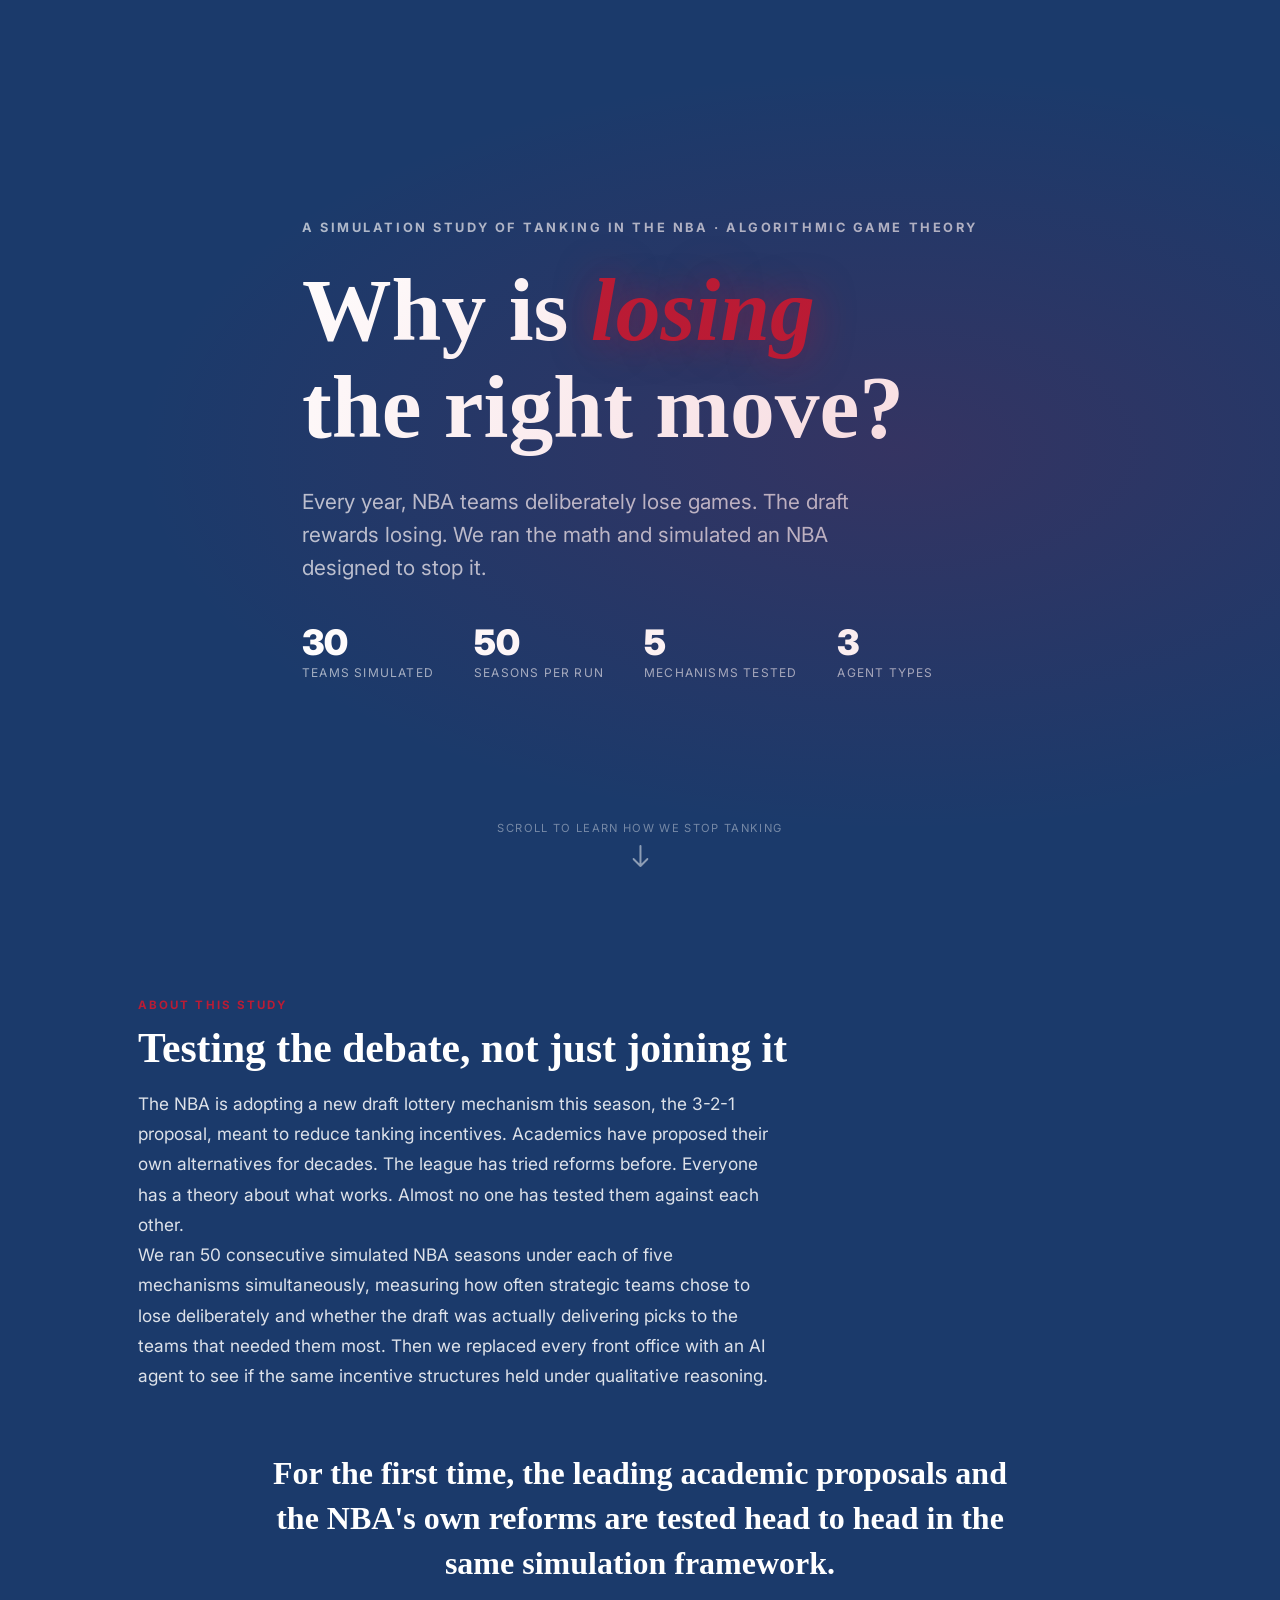
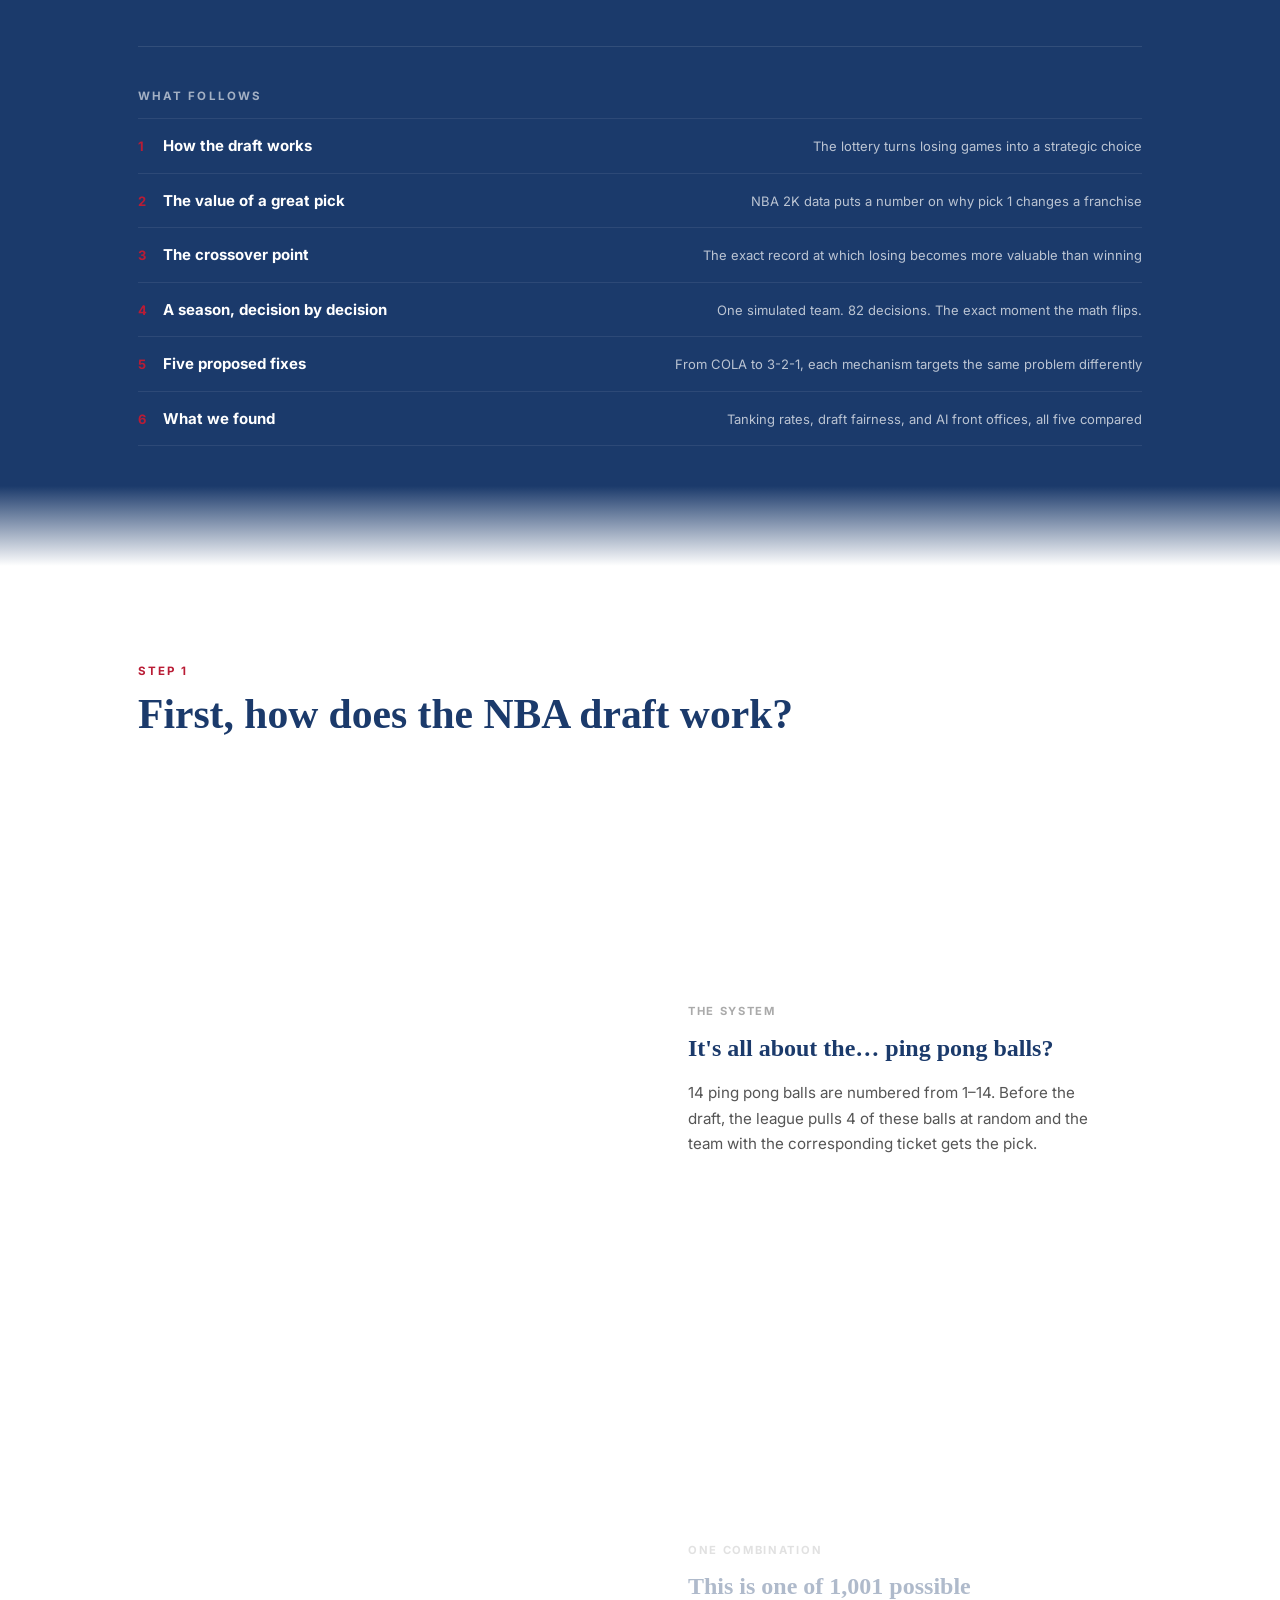
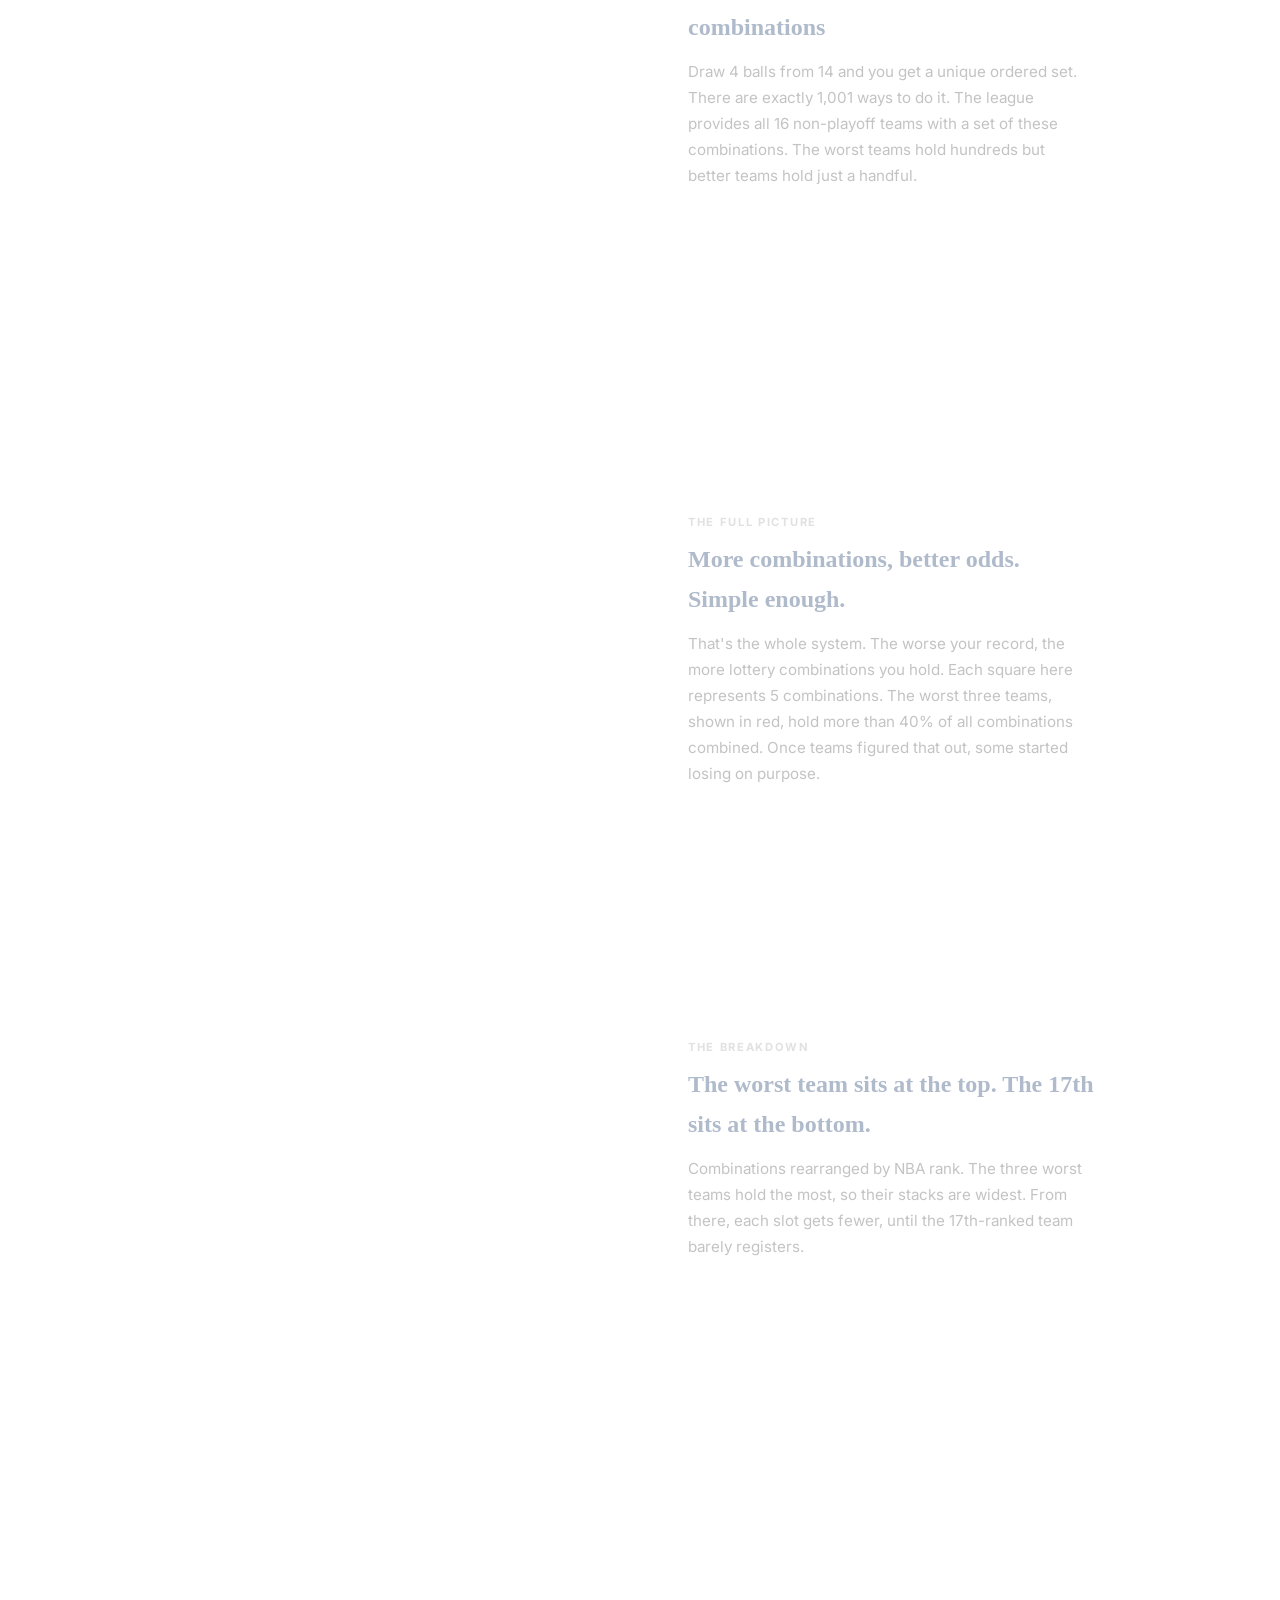
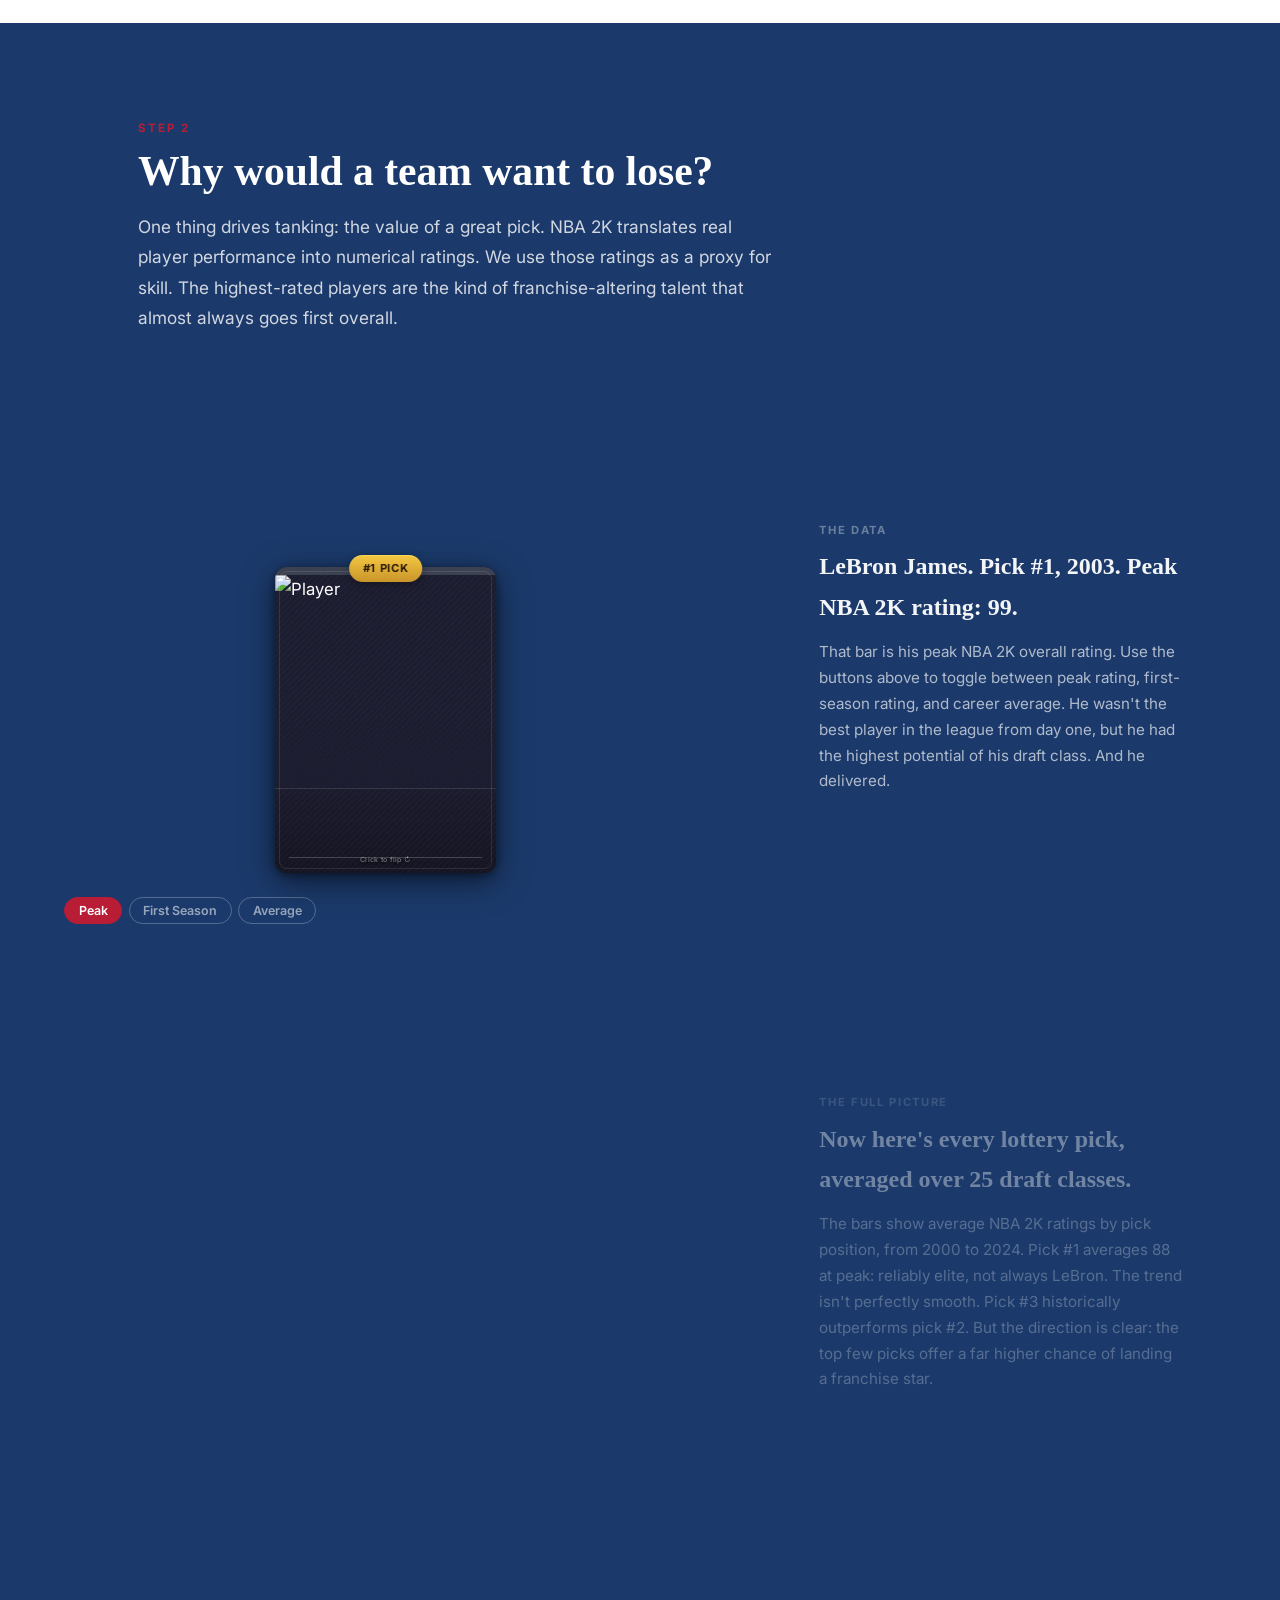
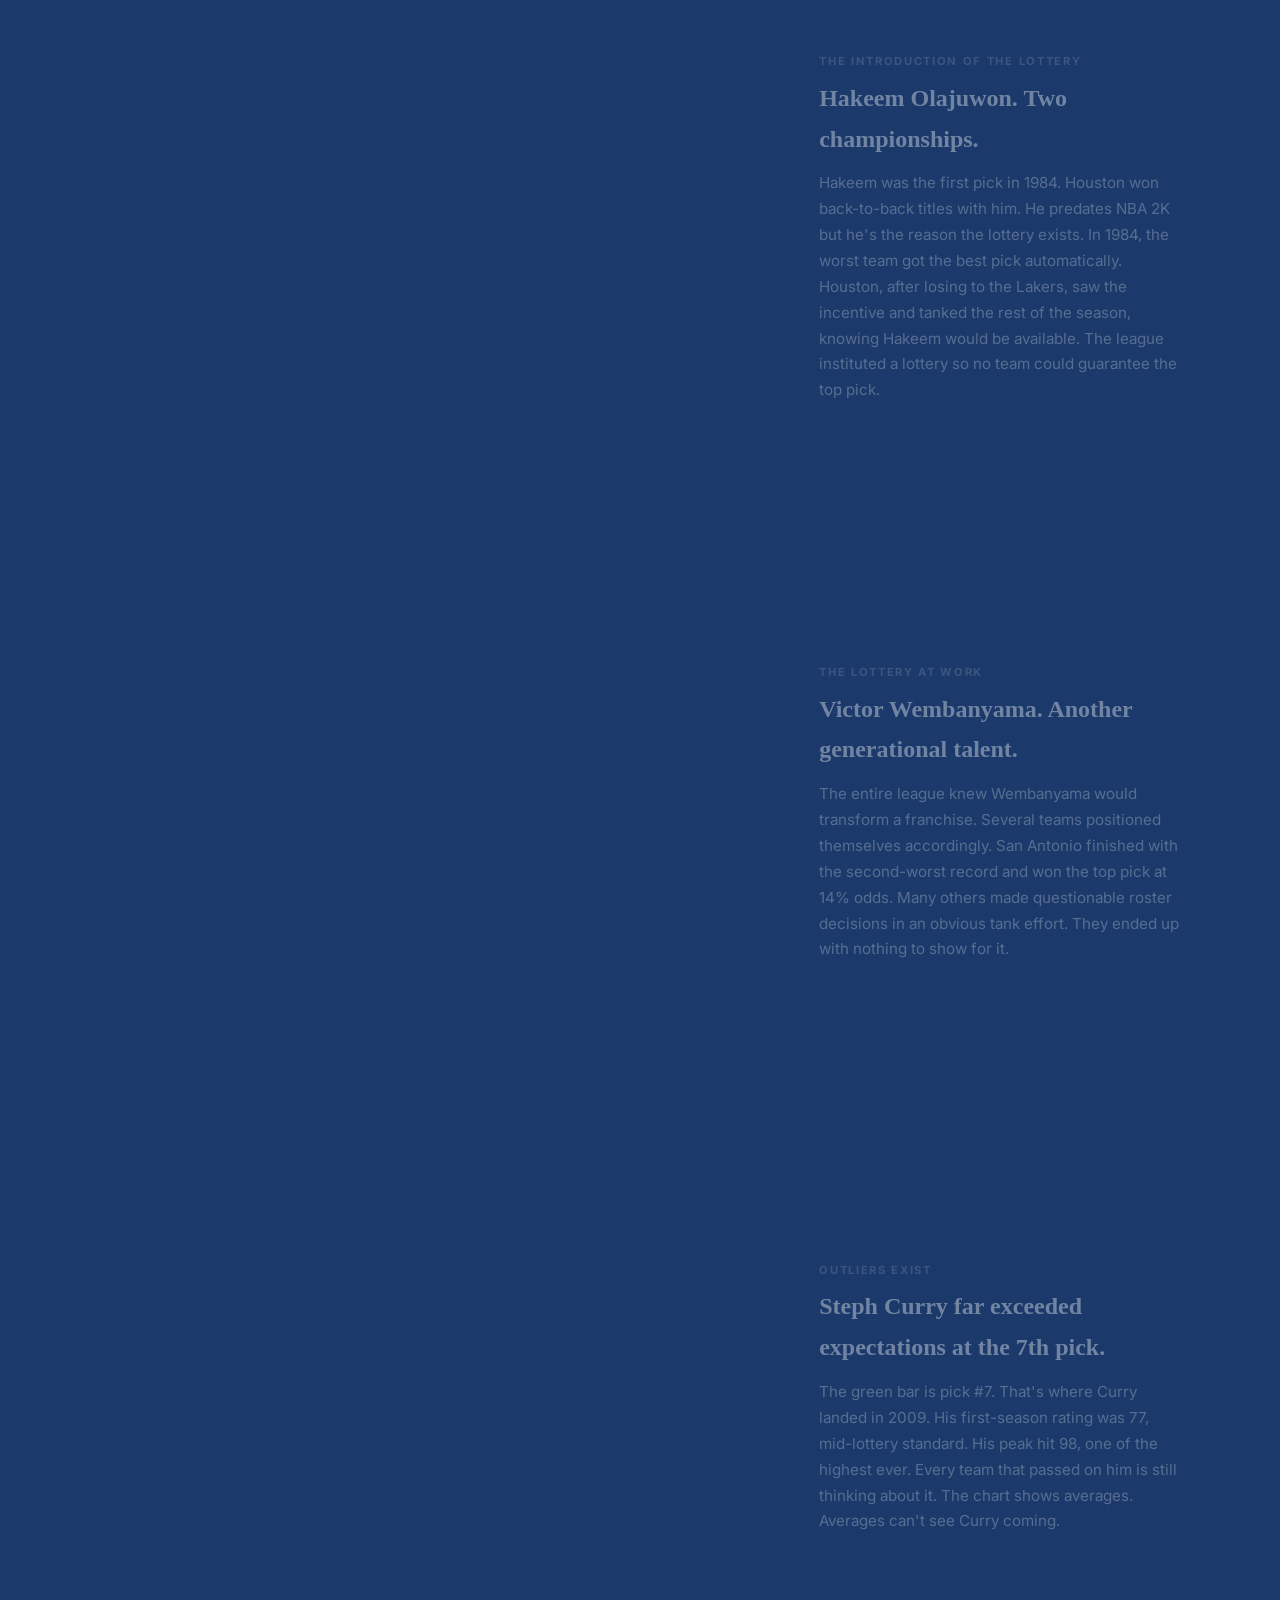
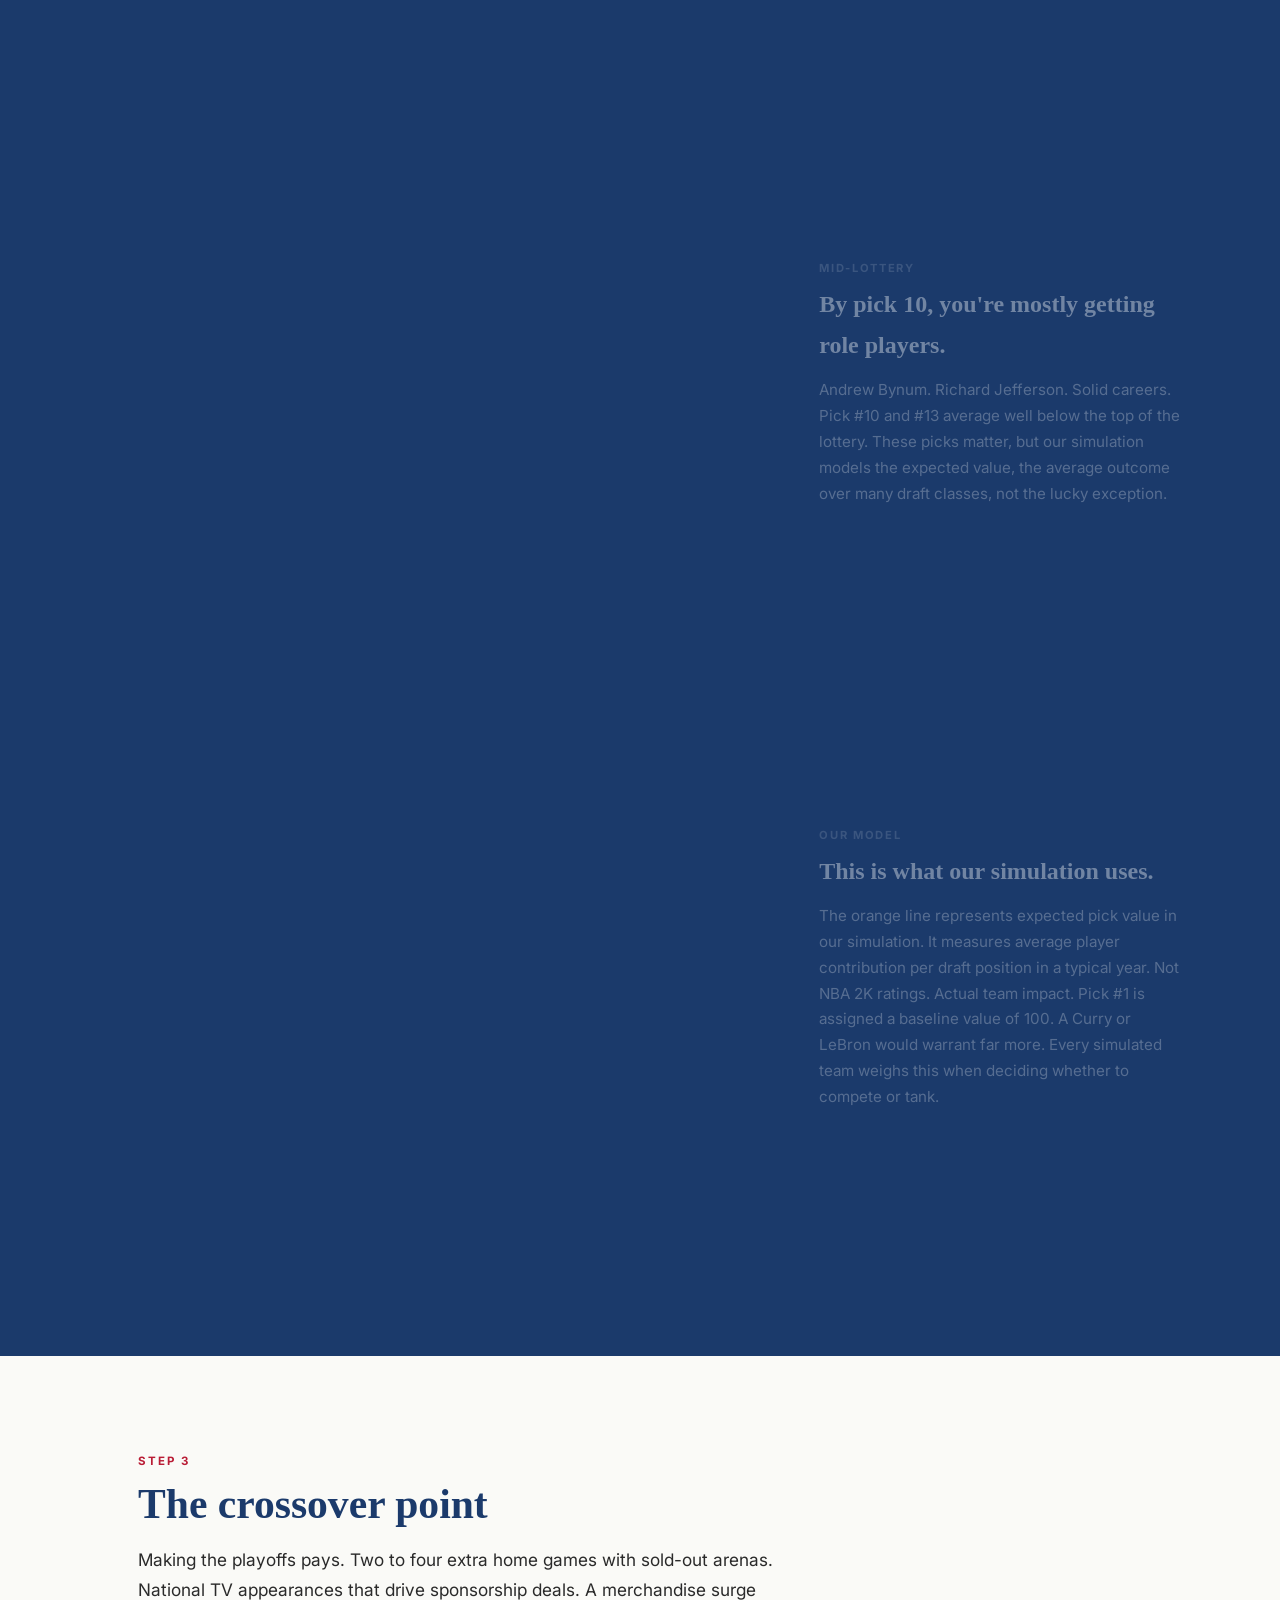
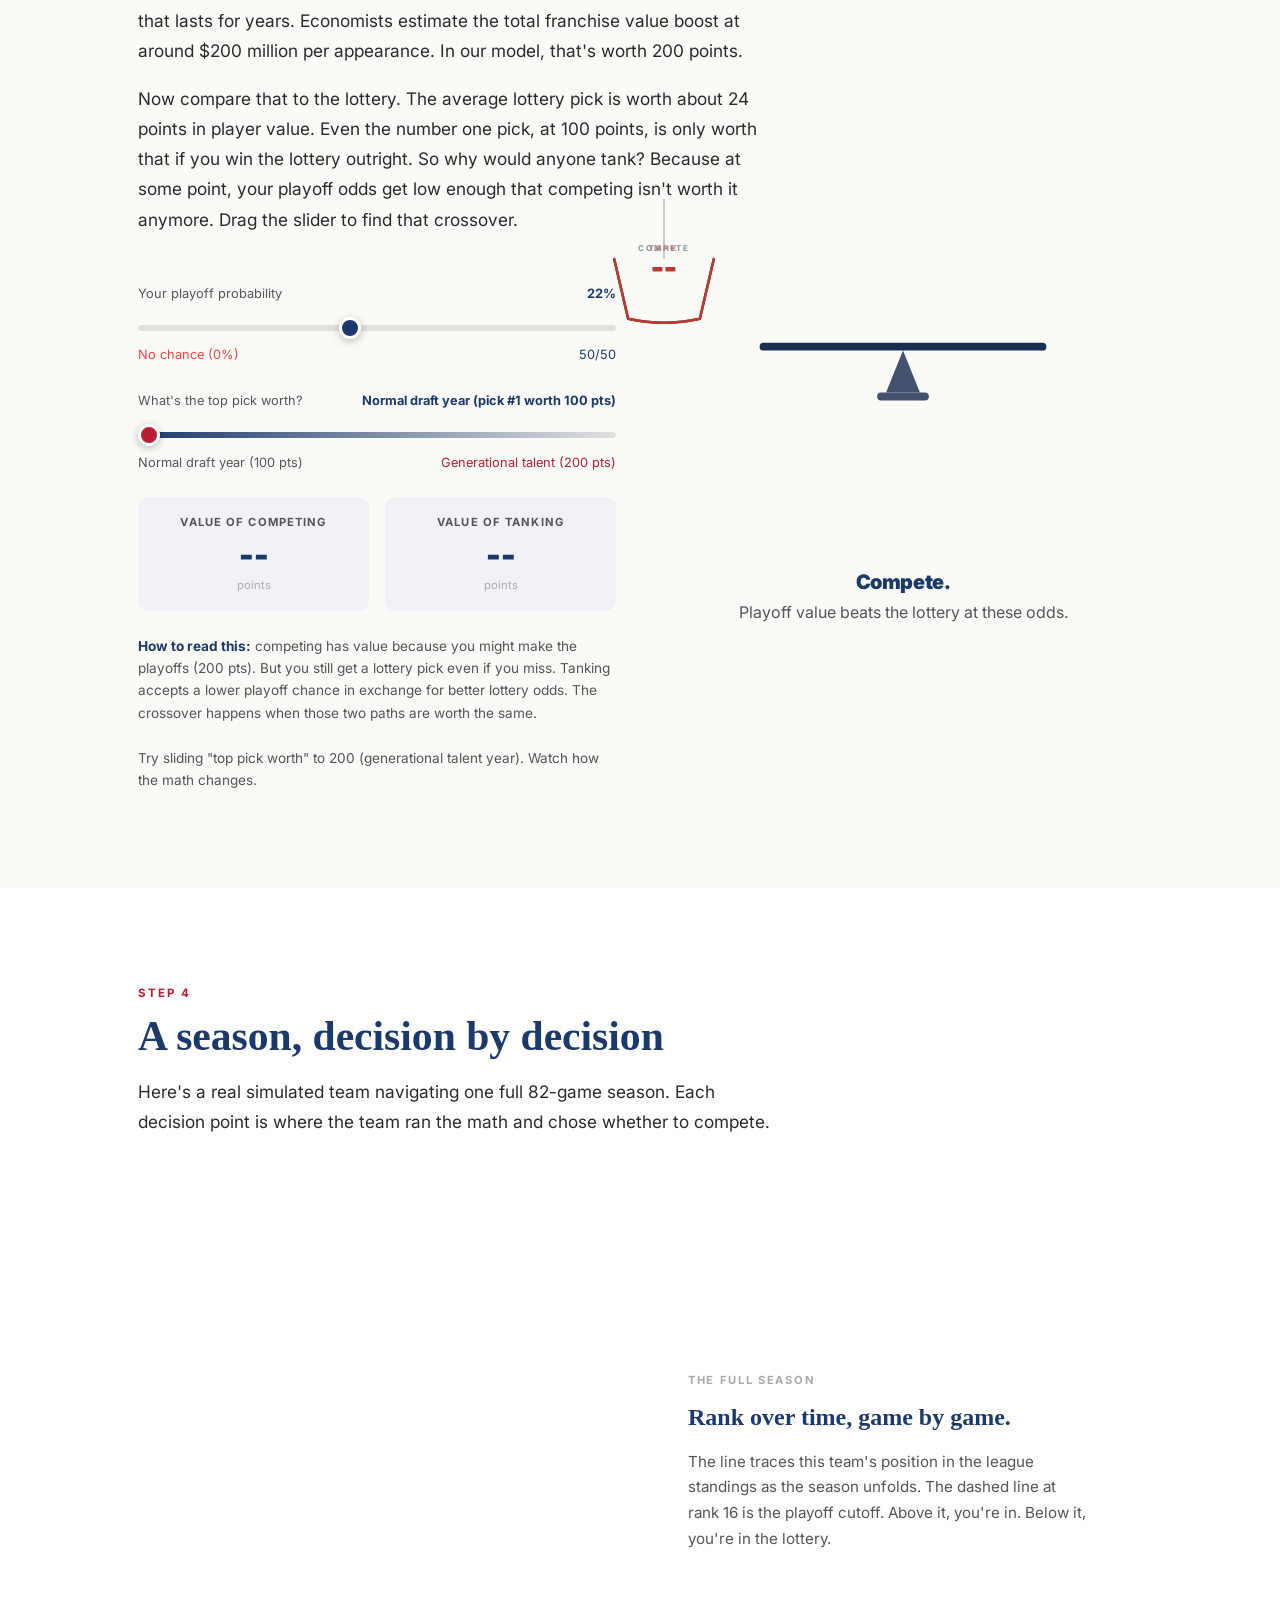
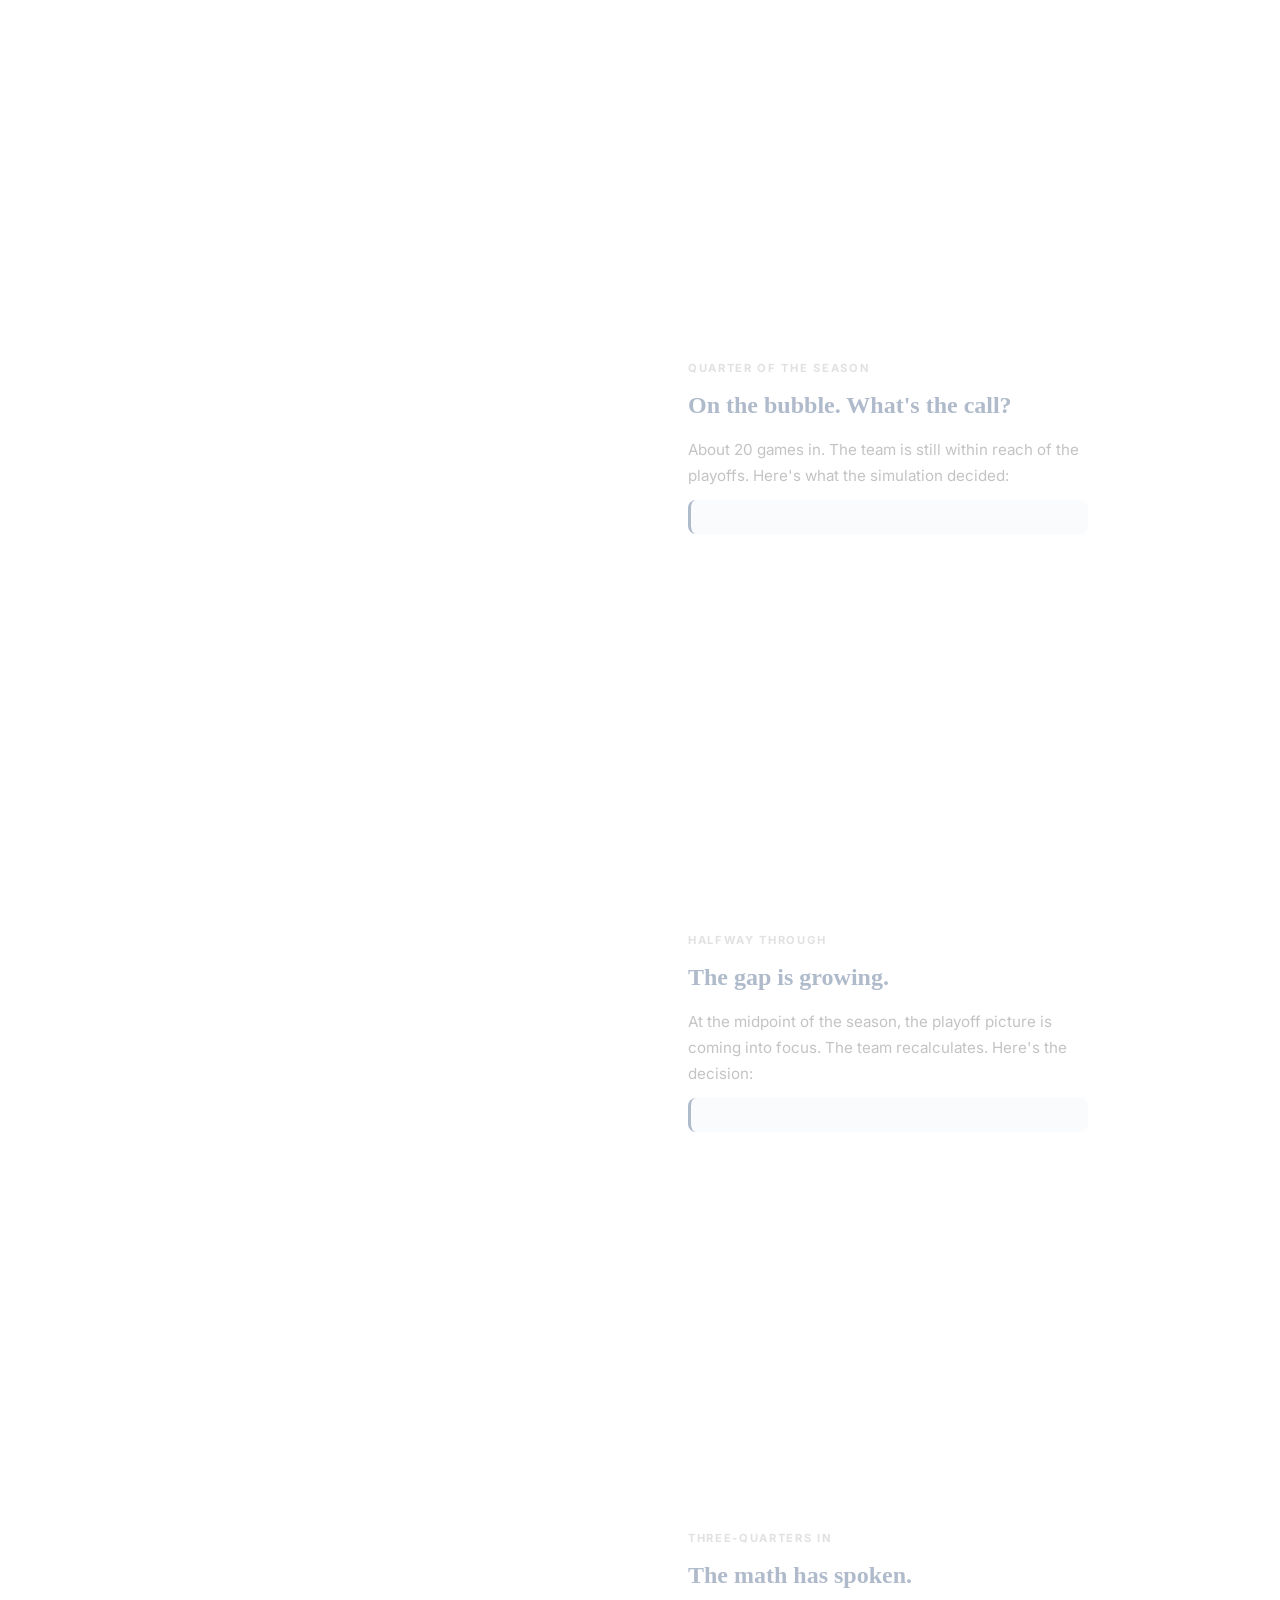
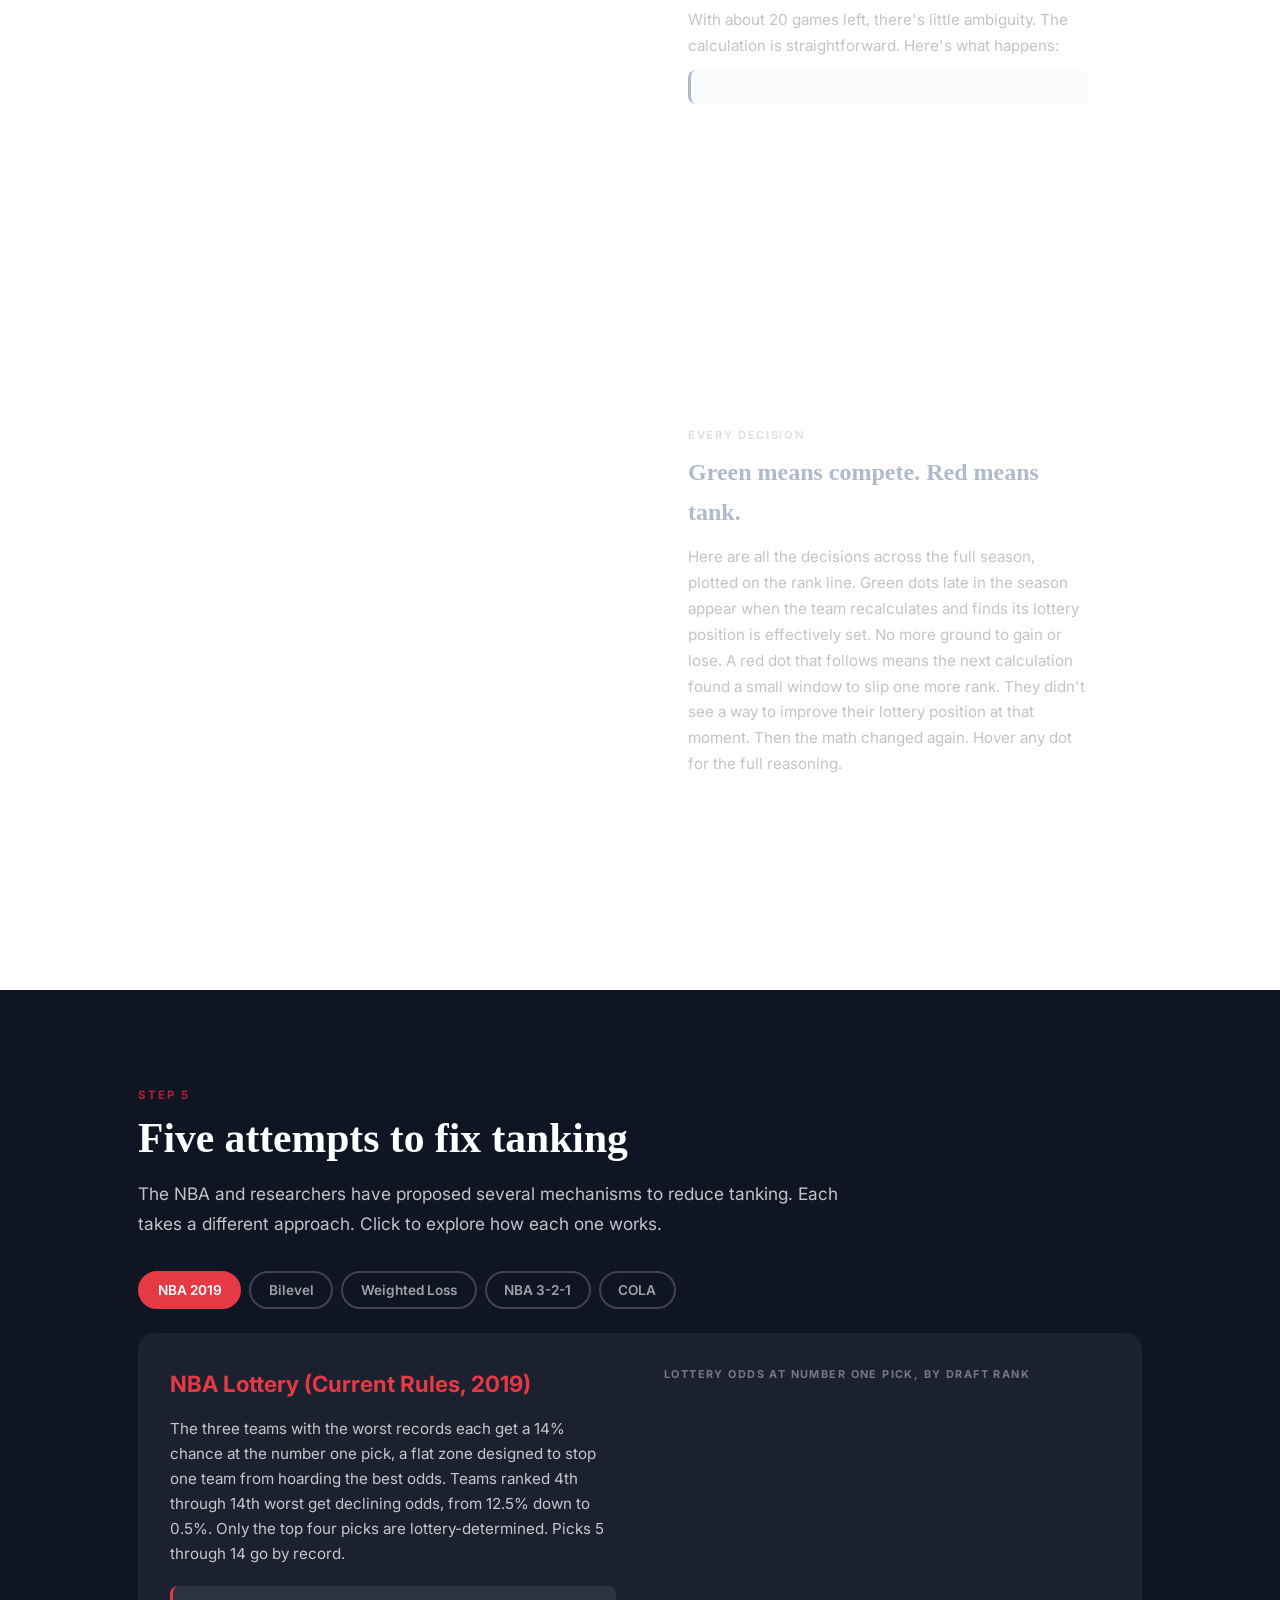
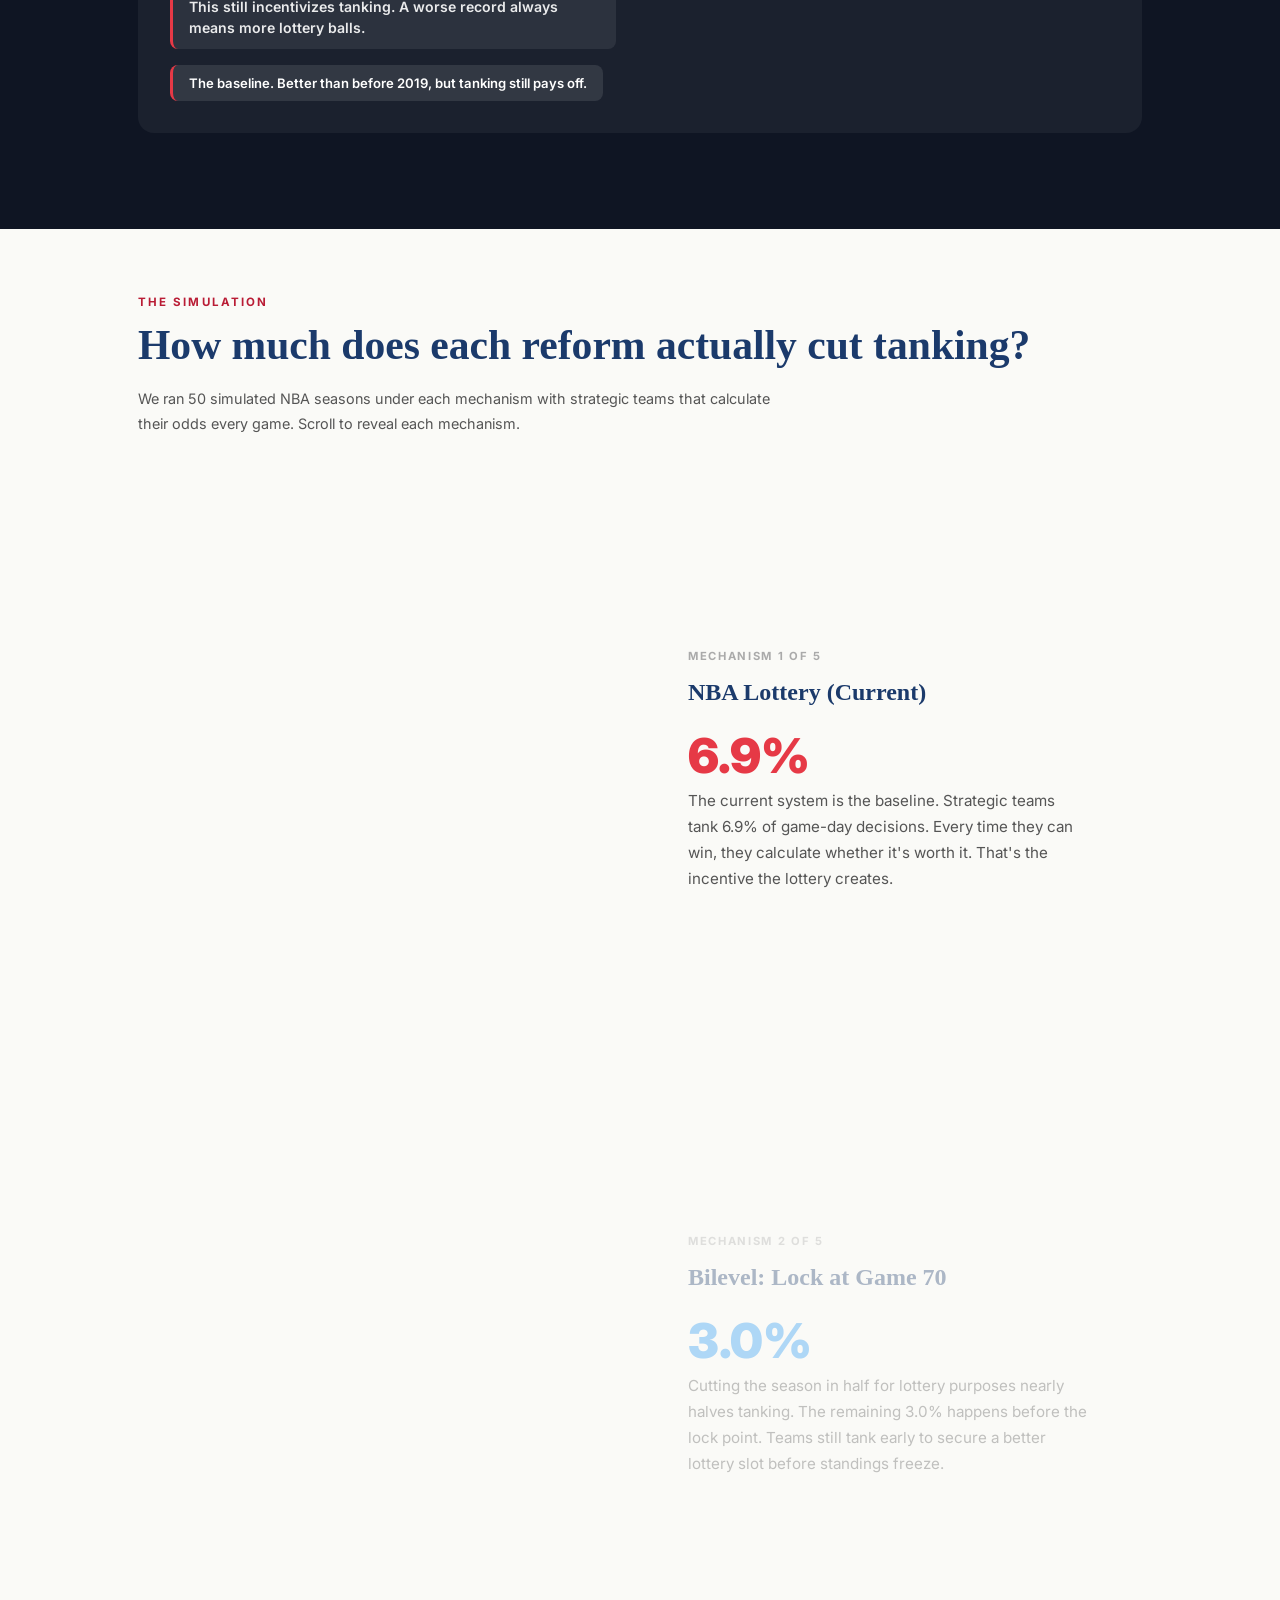
==== commit 05766e9a: "Added essay" ====
--- a/essay/index.html
+++ b/essay/index.html
@@ -20,14 +20,12 @@
      ══════════════════════════════════════════════════════════════ -->
 <section id="hook">
   <div class="container">
-    <div class="hook-eyebrow">A simulation study · Algorithmic Game Theory</div>
+    <div class="hook-eyebrow">A simulation study of tanking in the NBA · Algorithmic Game Theory</div>
     <h1 class="hook-headline">
-      What if <em>losing</em> was<br>the right move?
+      Why is <em>losing</em> <br>the right move?
     </h1>
     <p class="hook-sub">
-      Every year, NBA teams deliberately play worse than they can.
-      It's not incompetence. It's strategy. Here's the math behind the madness,
-      and five proposals to fix it.
+      Every year, NBA teams deliberately lose games. The draft rewards losing. We ran the math and simulated an NBA designed to stop it.
     </p>
     <div class="hook-stats">
       <div class="hook-stat">
@@ -49,11 +47,77 @@
     </div>
   </div>
   <div class="scroll-cue">
-    <span>Scroll</span>
+    <span>Scroll to learn how we stop tanking</span>
     <svg width="16" height="24" viewBox="0 0 16 24" fill="none">
       <path d="M8 2v20M1 15l7 7 7-7" stroke="white" stroke-width="2" stroke-linecap="round" stroke-linejoin="round"/>
     </svg>
   </div>
+</section>
+
+<!-- ══════════════════════════════════════════════════════════════
+     SECTION 0: INTRODUCTION
+     ══════════════════════════════════════════════════════════════ -->
+<section id="intro">
+  <div class="container">
+    <div class="section-label">About this study</div>
+    <h2 class="section-headline">Testing the debate, not just joining it</h2>
+    <p class="prose">
+      The NBA is adopting a new draft lottery mechanism this season, the 3-2-1 proposal, meant to reduce tanking incentives. Academics have proposed their own alternatives for decades. The league has tried reforms before. Everyone has a theory about what works. Almost no one has tested them against each other.
+    </p>
+    <p class="prose">
+      We ran 50 consecutive simulated NBA seasons under each of five mechanisms simultaneously, measuring how often strategic teams chose to lose deliberately and whether the draft was actually delivering picks to the teams that needed them most. Then we replaced every front office with an AI agent to see if the same incentive structures held under qualitative reasoning.
+    </p>
+    <div class="intro-pull-quote" id="intro-pull-quote">
+      For the first time, the leading academic proposals and the NBA's own reforms are tested head to head in the same simulation framework.
+    </div>
+    <hr class="intro-rule">
+    <div class="intro-what-follows">What follows</div>
+    <div class="intro-steps">
+      <a class="intro-step-row" href="#draft-explainer">
+        <span class="intro-step-left">
+          <span class="intro-step-num">1</span>
+          <span class="intro-step-name">How the draft works</span>
+        </span>
+        <span class="intro-step-desc">The lottery turns losing games into a strategic choice</span>
+      </a>
+      <a class="intro-step-row" href="#the-prize">
+        <span class="intro-step-left">
+          <span class="intro-step-num">2</span>
+          <span class="intro-step-name">The value of a great pick</span>
+        </span>
+        <span class="intro-step-desc">NBA 2K data puts a number on why pick 1 changes a franchise</span>
+      </a>
+      <a class="intro-step-row" href="#balance">
+        <span class="intro-step-left">
+          <span class="intro-step-num">3</span>
+          <span class="intro-step-name">The crossover point</span>
+        </span>
+        <span class="intro-step-desc">The exact record at which losing becomes more valuable than winning</span>
+      </a>
+      <a class="intro-step-row" href="#trajectory">
+        <span class="intro-step-left">
+          <span class="intro-step-num">4</span>
+          <span class="intro-step-name">A season, decision by decision</span>
+        </span>
+        <span class="intro-step-desc">One simulated team. 82 decisions. The exact moment the math flips.</span>
+      </a>
+      <a class="intro-step-row" href="#reforms">
+        <span class="intro-step-left">
+          <span class="intro-step-num">5</span>
+          <span class="intro-step-name">Five proposed fixes</span>
+        </span>
+        <span class="intro-step-desc">From COLA to 3-2-1, each mechanism targets the same problem differently</span>
+      </a>
+      <a class="intro-step-row" href="#results">
+        <span class="intro-step-left">
+          <span class="intro-step-num">6</span>
+          <span class="intro-step-name">What we found</span>
+        </span>
+        <span class="intro-step-desc">Tanking rates, draft fairness, and AI front offices, all five compared</span>
+      </a>
+    </div>
+  </div>
+  <div class="intro-gradient-out"></div>
 </section>
 
 <!-- ══════════════════════════════════════════════════════════════
@@ -76,56 +140,42 @@
     <div class="scroll-steps" id="lottery-steps">
       <div class="step is-active" data-lottery-step="0">
         <div class="step-number">The system</div>
-        <div class="step-headline">1,001 lottery combinations</div>
-        <div class="step-body">
-          At the end of every season, the 14 teams that missed the playoffs
-          enter a weighted lottery. The NBA assigns each team a share of
-          1,001 combinations based on how bad their record was.
-          Worse record, more combinations, better shot at the top pick.
+        <div class="step-headline">It's all about the… ping pong balls?</div>
+        <div class="step-body">
+          14 ping pong balls are numbered from 1–14. Before the draft, the league
+          pulls 4 of these balls at random and the team with the corresponding ticket
+          gets the pick.
         </div>
       </div>
 
       <div class="step" data-lottery-step="1">
-        <div class="step-number">The best of the worst</div>
-        <div class="step-headline">5 combinations. 0.5% odds.</div>
-        <div class="step-body">
-          The 14th-ranked team, the one with the best record among teams
-          that missed the playoffs, gets just 5 of those 1,001 combinations.
-          That's a half-percent shot at the number one pick. Barely anything.
-          They're essentially playing for position, not the jackpot.
+        <div class="step-number">One combination</div>
+        <div class="step-headline">This is one of 1,001 possible combinations</div>
+        <div class="step-body">
+          Draw 4 balls from 14 and you get a unique ordered set. There are exactly
+          1,001 ways to do it. The league provides all 16 non-playoff teams with a
+          set of these combinations. The worst teams hold hundreds but better teams
+          hold just a handful.
         </div>
       </div>
 
       <div class="step" data-lottery-step="2">
-        <div class="step-number">The flat zone</div>
-        <div class="step-headline">140 combinations each. Same odds for all three.</div>
-        <div class="step-body">
-          The three worst teams each receive 140 combinations, giving each
-          a 14% shot at the top pick. The 2019 reform deliberately flattened
-          the odds at the very bottom so no team could corner the market
-          on misery. Theoretically, that should make tanking less attractive.
-          In practice, 14% is still a lot to chase.
-        </div>
-      </div>
-
-      <div class="step" data-lottery-step="3">
         <div class="step-number">The full picture</div>
-        <div class="step-headline">More balls, better odds. Simple enough.</div>
+        <div class="step-headline">More combinations, better odds. Simple enough.</div>
         <div class="step-body">
           That's the whole system. The worse your record, the more lottery
-          combinations you hold. And once teams figured that out, some of them
-          started optimizing for it, deliberately.
-          The question is: how much is a top pick actually worth?
-        </div>
-      </div>
-
-      <div class="step" data-lottery-step="4">
+          combinations you hold. Each square here represents 5 combinations.
+          The worst three teams, shown in red, hold more than 40% of all
+          combinations combined. Once teams figured that out, some started
+          losing on purpose.
+        </div>
+      </div>
+
+      <div class="step" data-lottery-step="3" style="justify-content: flex-start; padding-top: 96px;">
         <div class="step-number">The breakdown</div>
-        <div class="step-headline">The worst team sits at the top. The 14th sits at the bottom.</div>
-        <div class="step-body">
-          Balls rearranged by rank. Rank 1 (worst record) has the most combinations
-          and the most balls — their stack is widest. Rank 14 barely registers.
-          The gradient is the incentive. That's what teams are optimizing for.
+        <div class="step-headline">The worst team sits at the top. The 17th sits at the bottom.</div>
+        <div class="step-body">
+          Combinations rearranged by NBA rank. The three worst teams hold the most, so their stacks are widest. From there, each slot gets fewer, until the 17th-ranked team barely registers.
         </div>
       </div>
     </div>
@@ -140,51 +190,86 @@
     <div class="section-label">Step 2</div>
     <h2 class="section-headline">Why would a team want to lose?</h2>
     <p class="prose" style="color: rgba(255,255,255,0.8);">
-      The answer comes down to one thing: the value of a great pick.
-      Some players transform a franchise overnight, and they almost always go first.
-    </p>
-  </div>
-
-  <div class="sticky-container" style="max-width: var(--max-w); margin: 0 auto; padding: 0 var(--gutter);">
+      One thing drives tanking: the value of a great pick. NBA 2K translates real player performance into numerical ratings. We use those ratings as a proxy for skill. The highest-rated players are the kind of franchise-altering talent that almost always goes first overall.
+    </p>
+  </div>
+
+  <div class="sticky-container" style="max-width: 1400px; margin: 0 auto; padding: 0 var(--gutter);">
     <div class="sticky-graphic">
       <div style="width:100%;">
-        <!-- Trading cards (single or side-by-side) -->
+        <!-- Player cards (single or side-by-side) -->
         <div id="card-area">
-          <div class="trading-card" id="trading-card">
-            <div class="card-badge">#1 PICK</div>
-            <div class="card-image-wrap">
-              <img id="card-img" src="" alt="Draft pick" style="display:none; width:100%; height:100%; object-fit:cover; border-radius:6px;">
-              <div class="card-placeholder" id="card-placeholder">?</div>
+          <div class="pc-wrap" id="pc-wrap-1">
+            <div class="pc-shell" id="player-card-1">
+              <div class="pc-badge" id="pc-badge-1">#1 PICK</div>
+              <div class="pc-face pc-front">
+                <img class="pc-logo" src="" alt="" aria-hidden="true">
+                <div class="pc-accent-bar"></div>
+                <div class="pc-photo-zone">
+                  <div class="pc-spotlight"></div>
+                  <img class="pc-photo" id="pc-photo-1" src="" alt="Player">
+                  <div class="pc-photo-fade"></div>
+                </div>
+                <div class="pc-info-zone">
+                  <div class="pc-name" id="pc-name-1"></div>
+                  <div class="pc-rule"></div>
+                  <div class="pc-meta" id="pc-meta-1"></div>
+                </div>
+                <div class="pc-grain"></div>
+                <div class="pc-inner-border"></div>
+                <div class="pc-flip-hint">Click to flip ↻</div>
+              </div>
+              <div class="pc-face pc-back" id="pc-back-1"></div>
             </div>
-            <div class="card-player-name" id="card-player-name">???</div>
-          </div>
-          <div class="trading-card" id="trading-card-2" style="display:none;">
-            <div class="card-badge">#10 PICK</div>
-            <div class="card-image-wrap">
-              <img id="card-img-2" src="" alt="Draft pick" style="display:none; width:100%; height:100%; object-fit:cover; border-radius:6px;">
-              <div class="card-placeholder" id="card-placeholder-2">?</div>
+          </div>
+          <div class="pc-wrap" id="pc-wrap-2" style="display:none">
+            <div class="pc-shell" id="player-card-2">
+              <div class="pc-badge" id="pc-badge-2">#10 PICK</div>
+              <div class="pc-face pc-front">
+                <img class="pc-logo" src="" alt="" aria-hidden="true">
+                <div class="pc-accent-bar"></div>
+                <div class="pc-photo-zone">
+                  <div class="pc-spotlight"></div>
+                  <img class="pc-photo" id="pc-photo-2" src="" alt="Player">
+                  <div class="pc-photo-fade"></div>
+                </div>
+                <div class="pc-info-zone">
+                  <div class="pc-name" id="pc-name-2"></div>
+                  <div class="pc-rule"></div>
+                  <div class="pc-meta" id="pc-meta-2"></div>
+                </div>
+                <div class="pc-grain"></div>
+                <div class="pc-inner-border"></div>
+                <div class="pc-flip-hint">Click to flip ↻</div>
+              </div>
+              <div class="pc-face pc-back" id="pc-back-2"></div>
             </div>
-            <div class="card-player-name" id="card-player-name-2">???</div>
-          </div>
-        </div>
-        <div class="chart-toggle" style="margin-top: 1.5rem; margin-bottom: 0.5rem;">
-          <button class="chart-toggle-btn active" data-metric="avg_peak">Peak</button>
-          <button class="chart-toggle-btn" data-metric="avg_first">First Season</button>
-          <button class="chart-toggle-btn" data-metric="avg_mean">Average</button>
-        </div>
-        <div id="pick-value-chart"></div>
+          </div>
+        </div>
+        <div id="prize-chart-area">
+          <div class="chart-toggle" style="margin-top: 1.5rem; margin-bottom: 0.5rem;">
+            <button class="chart-toggle-btn active" data-metric="avg_peak">Peak</button>
+            <button class="chart-toggle-btn" data-metric="avg_first">First Season</button>
+            <button class="chart-toggle-btn" data-metric="avg_mean">Average</button>
+          </div>
+          <div id="pick-value-chart"></div>
+          <div id="mobile-stat-display">
+            <div class="mobile-stat-number">98</div>
+            <div class="mobile-stat-label">peak NBA 2K rating</div>
+            <div class="mobile-stat-compare"></div>
+          </div>
+        </div>
       </div>
     </div>
 
     <div class="scroll-steps" id="prize-steps">
       <div class="step is-active" data-prize-step="0">
         <div class="step-number">The data</div>
-        <div class="step-headline">LeBron James. Pick #1, 2003. Peak NBA 2K rating: 98.</div>
-        <div class="step-body">
-          That bar is his peak overall rating in NBA 2K — the game's measure of
-          a player's best season. Use the buttons above to toggle between
-          peak rating, first-season rating, and career average.
-          This is the floor to beat for every team chasing a top pick.
+        <div class="step-headline">LeBron James. Pick #1, 2003. Peak NBA 2K rating: 99.</div>
+        <div class="step-body">
+          That bar is his peak NBA 2K overall rating. Use the buttons above to toggle between peak rating, 
+          first-season rating, and career average. He wasn't the best player in the league from day one, 
+          but he had the highest potential of his draft class. And he delivered.
         </div>
       </div>
 
@@ -192,40 +277,34 @@
         <div class="step-number">The full picture</div>
         <div class="step-headline">Now here's every lottery pick, averaged over 25 draft classes.</div>
         <div class="step-body">
-          The bars show average NBA 2K ratings by pick position from 2000 to 2024.
-          Pick #1 comes in around 88 at peak — reliably elite, but not always LeBron.
-          The drop-off is steep. By pick 7, you're already guessing.
+          The bars show average NBA 2K ratings by pick position, from 2000 to 2024. Pick #1 averages 88 at peak: reliably elite, not always LeBron. The trend isn't perfectly smooth. Pick #3 historically outperforms pick #2. But the direction is clear: the top few picks offer a far higher chance of landing a franchise star.
         </div>
       </div>
 
       <div class="step" data-prize-step="2">
-        <div class="step-number">1984</div>
+        <div class="step-number">The introduction of the lottery</div>
         <div class="step-headline">Hakeem Olajuwon. Two championships.</div>
         <div class="step-body">
           Hakeem was the first pick in 1984. Houston won back-to-back titles with him.
-          He predates this data — but he's why the phrase "franchise cornerstone" exists.
-          The number one pick does not always produce a Hakeem, but when it does,
-          it rewrites a team's history.
+          He predates NBA 2K but he's the reason the lottery exists.
+          In 1984, the worst team got the best pick automatically. Houston, after losing to the Lakers, saw the incentive and tanked the rest of the season, knowing Hakeem would be available. The league instituted a lottery so no team could guarantee the top pick.
         </div>
       </div>
 
       <div class="step" data-prize-step="3">
-        <div class="step-number">2023</div>
-        <div class="step-headline">Victor Wembanyama. Some debates resolve themselves.</div>
-        <div class="step-body">
-          Some generational talents are obvious before they play a single NBA minute.
-          San Antonio already had the pick. The rest of the league noticed.
-          When pick #1 is this clear, the incentive to tank for that slot
-          becomes the strongest it can possibly be.
+        <div class="step-number">The lottery at work</div>
+        <div class="step-headline">Victor Wembanyama. Another generational talent.</div>
+        <div class="step-body">
+          The entire league knew Wembanyama would transform a franchise. Several teams positioned themselves accordingly. San Antonio finished with the second-worst record and won the top pick at 14% odds. Many others made questionable roster decisions in an obvious tank effort. They ended up with nothing to show for it.
         </div>
       </div>
 
       <div class="step" data-prize-step="4">
-        <div class="step-number">Outliers</div>
-        <div class="step-headline">Steph Curry was picked 7th. Peak rating: 98.</div>
+        <div class="step-number">Outliers exist</div>
+        <div class="step-headline">Steph Curry far exceeded expectations at the 7th pick.</div>
         <div class="step-body">
           The green bar is pick #7. That's where Curry landed in 2009.
-          His first-season rating was 77 — mid-lottery standard.
+          His first-season rating was 77, mid-lottery standard.
           His peak hit 98, one of the highest ever.
           Every team that passed on him is still thinking about it.
           The chart shows averages. Averages can't see Curry coming.
@@ -238,7 +317,7 @@
         <div class="step-body">
           Andrew Bynum. Richard Jefferson. Solid careers.
           Pick #10 and #13 average well below the top of the lottery.
-          These picks matter — but our simulation models the expected value,
+          These picks matter, but our simulation models the expected value,
           the average outcome over many draft classes, not the lucky exception.
         </div>
       </div>
@@ -247,11 +326,7 @@
         <div class="step-number">Our model</div>
         <div class="step-headline">This is what our simulation uses.</div>
         <div class="step-body">
-          The orange dotted line is the expected pick value in our simulation.
-          It represents the average contribution per pick position in a typical
-          draft year — no LeBrons, no Currys, just the mean.
-          This is what every simulated team is calculating when it decides
-          whether to compete or tank.
+          The orange line represents expected pick value in our simulation. It measures average player contribution per draft position in a typical year. Not NBA 2K ratings. Actual team impact. Pick #1 is assigned a baseline value of 100. A Curry or LeBron would warrant far more. Every simulated team weighs this when deciding whether to compete or tank.
         </div>
       </div>
     </div>
@@ -268,12 +343,10 @@
 
     <div class="prose" style="margin-bottom: 1.5rem;">
       <p>
-        Making the playoffs does more than just advance a team in the standings.
-        It means two to four extra home games with sold-out arenas,
-        national TV appearances that drive sponsorship deals,
-        and a merchandise surge that can last for years.
-        Economists estimate the total franchise value boost at around
-        $200 million per playoff appearance. In our model, that's worth 200 points.
+        Making the playoffs pays. Two to four extra home games with sold-out arenas.
+        National TV appearances that drive sponsorship deals.
+        A merchandise surge that lasts for years.
+        Economists estimate the total franchise value boost at around $200 million per appearance. In our model, that's worth 200 points.
       </p>
       <p>
         Now compare that to the lottery. The average lottery pick is worth about
@@ -285,29 +358,15 @@
       </p>
     </div>
 
-    <div class="balance-wrap">
+    <div class="balance-wrap" style="align-items:start;">
+      <!-- Left: controls -->
       <div>
-        <svg id="scale-svg" viewBox="0 0 440 340" fill="none">
-          <defs>
-            <filter id="shadow">
-              <feDropShadow dx="0" dy="3" stdDeviation="4" flood-opacity="0.15"/>
-            </filter>
-            <filter id="glow">
-              <feGaussianBlur stdDeviation="4" result="coloredBlur"/>
-              <feMerge>
-                <feMergeNode in="coloredBlur"/>
-                <feMergeNode in="SourceGraphic"/>
-              </feMerge>
-            </filter>
-          </defs>
-        </svg>
-
         <div class="slider-wrap">
           <div class="slider-label">
             <span>Your playoff probability</span>
-            <span id="prob-display" style="font-weight:700; color: var(--navy);">30%</span>
-          </div>
-          <input type="range" id="prob-slider" min="0" max="50" value="30" step="1">
+            <span id="prob-display" style="font-weight:700; color: var(--navy);">22%</span>
+          </div>
+          <input type="range" id="prob-slider" min="0" max="50" value="22" step="1">
           <div class="slider-label" style="margin-top: 0.3rem;">
             <span style="color: #ef4444;">No chance (0%)</span>
             <span style="color: var(--navy);">50/50</span>
@@ -325,9 +384,7 @@
             <span style="color: var(--red);">Generational talent (200 pts)</span>
           </div>
         </div>
-      </div>
-
-      <div>
+
         <div class="eu-display">
           <div class="eu-box" id="eu-compete-box">
             <div class="eu-box-label">Value of Competing</div>
@@ -339,10 +396,6 @@
             <div class="eu-box-value" id="eu-tank-val">--</div>
             <div style="font-size: 0.7rem; color: var(--lgray); margin-top: 0.3rem;">points</div>
           </div>
-        </div>
-
-        <div class="tipping-banner competing" id="tipping-banner">
-          Compete. The playoff prize is still worth chasing at these odds.
         </div>
 
         <div style="margin-top: 1.5rem; font-size: 0.85rem; color: var(--gray); line-height: 1.65;">
@@ -355,6 +408,55 @@
           Watch how the math changes.
         </div>
       </div>
+
+      <!-- Right: SVG liquid scale -->
+      <div>
+        <svg id="balance-svg" viewBox="0 0 480 290" fill="none" style="width:100%;overflow:visible;display:block;">
+          <!-- Fulcrum -->
+          <g transform="translate(240,88)" fill="#1a2e52" opacity="0.82">
+            <polygon points="0,4 -17,46 17,46"/>
+            <rect x="-26" y="46" width="52" height="8" rx="4"/>
+          </g>
+          <!-- Beam: inner g rotates around local (0,0) = SVG (240,88) -->
+          <g transform="translate(240,88)">
+            <g id="scale-beam-rot">
+              <line x1="-140" y1="0" x2="140" y2="0" stroke="#1a2e52" stroke-width="8" stroke-linecap="round"/>
+            </g>
+          </g>
+          <!-- Left assembly: compete -->
+          <g id="scale-left-asm">
+            <line x1="0" y1="0" x2="0" y2="-60" stroke="#c8c8c8" stroke-width="1.5"/>
+            <path id="left-liquid" fill="#1a2e52" opacity="0.72"/>
+            <path d="M -50,0 L -36,60 Q 0,68 36,60 L 50,0"
+                  stroke="#1a2e52" stroke-width="2.5" fill="none"
+                  stroke-linecap="round" stroke-linejoin="round"/>
+            <text id="left-num" x="0" y="18" text-anchor="middle"
+                  font-size="28" font-weight="900" fill="#1a2e52"
+                  font-family="system-ui,-apple-system,sans-serif">--</text>
+            <text x="0" y="-8" text-anchor="middle" font-size="8" font-weight="700"
+                  letter-spacing="2" fill="#1a2e52" opacity="0.5"
+                  font-family="system-ui,-apple-system,sans-serif">COMPETE</text>
+          </g>
+          <!-- Right assembly: tank -->
+          <g id="scale-right-asm">
+            <line x1="0" y1="0" x2="0" y2="-60" stroke="#c8c8c8" stroke-width="1.5"/>
+            <path id="right-liquid" fill="#c0392b" opacity="0.72"/>
+            <path d="M -50,0 L -36,60 Q 0,68 36,60 L 50,0"
+                  stroke="#c0392b" stroke-width="2.5" fill="none"
+                  stroke-linecap="round" stroke-linejoin="round"/>
+            <text id="right-num" x="0" y="18" text-anchor="middle"
+                  font-size="28" font-weight="900" fill="#c0392b"
+                  font-family="system-ui,-apple-system,sans-serif">--</text>
+            <text x="0" y="-8" text-anchor="middle" font-size="8" font-weight="700"
+                  letter-spacing="2" fill="#c0392b" opacity="0.5"
+                  font-family="system-ui,-apple-system,sans-serif">TANK</text>
+          </g>
+        </svg>
+
+        <div class="balance-verdict competing" id="balance-verdict">
+          <strong>Compete.</strong> Playoff value beats the lottery at these odds.
+        </div>
+      </div>
     </div>
   </div>
 </section>
@@ -368,8 +470,7 @@
     <h2 class="section-headline">A season, decision by decision</h2>
     <p class="prose">
       Here's a real simulated team navigating one full 82-game season.
-      Each decision point is a moment where the team calculated its odds
-      and chose how hard to try.
+      Each decision point is where the team ran the math and chose whether to compete.
     </p>
   </div>
 
@@ -426,10 +527,10 @@
         <div class="step-body">
           Here are all the decisions across the full season, plotted on the rank line.
           Green dots late in the season appear when the team recalculates and finds
-          their lottery position is effectively set — no more ground to gain or lose.
+          its lottery position is effectively set. No more ground to gain or lose.
           A red dot that follows means the next calculation found a small window to
           slip one more rank. They didn't see a way to improve their lottery position
-          at that moment — and then the math changed again. Hover any dot for the full reasoning.
+          at that moment. Then the math changed again. Hover any dot for the full reasoning.
         </div>
       </div>
     </div>
@@ -455,14 +556,14 @@
       <button class="reform-tab" data-reform="bilevel" style="--tab-color: #2196F3;">
         Bilevel
       </button>
-      <button class="reform-tab" data-reform="cola" style="--tab-color: #4CAF50;">
-        COLA
-      </button>
       <button class="reform-tab" data-reform="wl" style="--tab-color: #FF9800;">
         Weighted Loss
       </button>
       <button class="reform-tab" data-reform="321" style="--tab-color: #9C27B0;">
         NBA 3-2-1
+      </button>
+      <button class="reform-tab" data-reform="cola" style="--tab-color: #4CAF50;">
+        COLA
       </button>
     </div>
 
@@ -505,21 +606,86 @@
         </div>
 
         <!-- COLA -->
-        <div class="reform-description" data-reform="cola" style="--tab-color:#4CAF50;">
-          <div class="reform-title" style="color: #4CAF50;">COLA: Carry-Over Lottery Allocation</div>
-          <div class="reform-body">
-            Every team that misses the playoffs earns exactly one ticket per season,
-            regardless of their record. Tickets accumulate across years and are
-            spent when a team wins a high pick. Draft order goes to whoever has the
-            most tickets. Since this season's wins and losses don't affect your
-            ticket count, there's no point in losing on purpose.
-          </div>
-          <div class="reform-why">
-            Why it nearly eliminates tanking: your record this year has zero effect
-            on your lottery position. There is nothing to optimize.
-          </div>
-          <div class="reform-key" style="border-color: #4CAF50;">
-            Near-complete incentive removal. The strongest theoretical guarantee.
+        <div class="reform-description cola-pudding" data-reform="cola" style="--tab-color:#4CAF50;">
+          <div class="reform-title" style="color:#4CAF50; margin-bottom:0.35rem;">COLA: Carry-Over Lottery Allocation</div>
+          <p class="cola-p-lead">Every non-playoff team earns <strong>3 tickets</strong> per missed season. Record does not matter. Follow one team, two universes, three seasons.</p>
+
+          <div class="cola-p-layout">
+            <div class="cola-p-left">
+              <div class="cola-p-dots" id="cola-p-dots">
+                <button class="cola-p-dot active" onclick="colaPudGo(0)"></button>
+                <button class="cola-p-dot" onclick="colaPudGo(1)"></button>
+                <button class="cola-p-dot" onclick="colaPudGo(2)"></button>
+                <button class="cola-p-dot" onclick="colaPudGo(3)"></button>
+              </div>
+
+              <div class="cola-p-step" id="cola-p-step">
+                <h3 class="cola-p-headline" id="cola-p-headline"></h3>
+                <p class="cola-p-prose" id="cola-p-prose"></p>
+              </div>
+
+              <div class="cola-p-chart">
+                <div class="cola-p-bar-row">
+                  <div class="cola-p-bar-meta">
+                    <span class="cola-p-bar-label" style="color:#c05c5c;">Tanks</span>
+                    <span class="cola-p-bar-record" id="cola-rec-tank"></span>
+                  </div>
+                  <div class="cola-p-track">
+                    <div class="cola-p-fill" id="cola-fill-tank" style="background:#c05c5c;width:0%">
+                      <span class="cola-p-count" id="cola-count-tank"></span>
+                    </div>
+                    <span class="cola-p-zero" id="cola-zero-tank" style="color:#c05c5c;">0</span>
+                  </div>
+                </div>
+
+                <div class="cola-p-mid" id="cola-p-mid"></div>
+
+                <div class="cola-p-bar-row">
+                  <div class="cola-p-bar-meta">
+                    <span class="cola-p-bar-label" style="color:#4a7fa5;">Plays hard</span>
+                    <span class="cola-p-bar-record" id="cola-rec-honest"></span>
+                  </div>
+                  <div class="cola-p-track">
+                    <div class="cola-p-fill" id="cola-fill-honest" style="background:#4a7fa5;width:0%">
+                      <span class="cola-p-count" id="cola-count-honest"></span>
+                    </div>
+                    <span class="cola-p-zero" id="cola-zero-honest" style="color:#4a7fa5;">0</span>
+                  </div>
+                </div>
+
+                <div class="cola-p-cumul" id="cola-p-cumul" style="display:none">
+                  <span style="color:#c05c5c"><strong id="cola-cumul-tank">0</strong> losses (tank)</span>
+                  <span class="cola-p-cumul-sep">·</span>
+                  <span style="color:#4a7fa5"><strong id="cola-cumul-honest">0</strong> losses (honest)</span>
+                </div>
+              </div>
+
+              <div class="cola-p-popup" id="cola-p-popup">
+                <span class="cola-p-popup-num" id="cola-p-popup-num">54</span> extra losses from tanking
+                <span class="cola-p-popup-result">= 0 extra tickets</span>
+              </div>
+
+              <div class="cola-p-nav">
+                <button class="cola-p-nav-btn" id="cola-p-prev" onclick="colaPudStep(-1)" disabled>← Back</button>
+                <span class="cola-p-counter" id="cola-p-counter">1 of 4</span>
+                <button class="cola-p-nav-btn cola-p-nav-cta" id="cola-p-next" onclick="colaPudStep(1)">See how it works →</button>
+              </div>
+            </div>
+
+            <div class="cola-p-right">
+              <div class="cola-p-ref">
+                <p class="cola-p-ref-title">For reference — cost of winning a top pick</p>
+                <p class="cola-p-ref-sub">Landing a top pick resets your ticket count. The better the pick, the steeper the cost.</p>
+                <div class="cola-p-ref-rows">
+                  <div class="cola-p-ref-row cola-p-ref-accent"><span>#1</span><span>Full reset</span><span>back to 0</span></div>
+                  <div class="cola-p-ref-row"><span>#2</span><span>−75%</span><span>keep a quarter</span></div>
+                  <div class="cola-p-ref-row"><span>#3</span><span>−50%</span><span>keep half</span></div>
+                  <div class="cola-p-ref-row"><span>#4</span><span>−25%</span><span>keep three-quarters</span></div>
+                  <div class="cola-p-ref-row cola-p-ref-dim"><span>#5–14</span><span>No cost</span><span>keep everything</span></div>
+                </div>
+                <p class="cola-p-ref-note">Fall to pick five and tanking bought you nothing anyway. Land the best player and you start over. You earned that pick the same way whether you won 20 games or 40.</p>
+              </div>
+            </div>
           </div>
         </div>
 
@@ -546,20 +712,17 @@
         <div class="reform-description" data-reform="321" style="--tab-color:#9C27B0;">
           <div class="reform-title" style="color: #9C27B0;">NBA 3-2-1 Proposal</div>
           <div class="reform-body">
-            The NBA is introducing this as a 3-year pilot, starting as early as next season.
-            The incentive is deliberately inverted. The three worst teams (Tier A)
-            each get 2 lottery balls, fewer than any other lottery team.
-            Teams ranked 4th through 14th worst (Tier B) each get 3 balls.
-            The absolute worst teams are guaranteed no worse than pick 12.
-            All 14 picks are lottery-determined, not just the top four.
-          </div>
-          <div class="reform-why">
-            Why it reduces tanking: landing in the bottom three gives you fewer
-            lottery balls than everyone else. Teams near the bottom compete
-            to stay out of Tier A.
-          </div>
-          <div class="reform-key" style="border-color: #9C27B0;">
-            Inverts the incentive. Being the worst is now actively bad for lottery odds.
+            The NBA is introducing this as a three-year pilot. The incentive is deliberately inverted.
+            Teams ranked 4th through 10th worst get 8.1% odds at the first pick — more than anyone.
+            The three worst teams get only 5.4%. Finishing last is now actively bad for lottery odds.
+            The proposal expands the lottery to 16 teams, adding Play-In losers as eligible teams at 5.4% and 2.7%.
+            Our simulation includes all 16 teams.
+          </div>
+          <div class="reform-key" style="border-color: #9C27B0; display: block;">
+            Finishing last is bad for your odds. The worst three teams hold about 5.4% each. The middle group holds 8.1%. Teams compete to stay out of the bottom, not reach it.
+          </div>
+          <div class="reform-key" style="border-color: #9C27B0; display: block; margin-top: 0.75rem;">
+            The risk stays at the boundary. A bubble team in a strong draft year might still decide a missed playoff is worth more than a first-round exit.
           </div>
         </div>
       </div>
@@ -583,8 +746,10 @@
           <svg id="reform-diagram-wl" viewBox="0 0 380 240"></svg>
         </div>
         <div class="reform-diagram" data-reform="321">
-          <div class="reform-diagram-label">Lottery balls by tier: the inversion</div>
-          <svg id="reform-diagram-321" viewBox="0 0 380 240"></svg>
+          <div class="reform-diagram-label">Odds at pick 1, by team rank</div>
+          <div class="reform-321-subtitle" id="reform-321-subtitle">current rules, 2026</div>
+          <div class="reform-321-reveal" id="reform-321-reveal">the worst teams just lost their advantage</div>
+          <svg id="reform-diagram-321" viewBox="0 0 380 318"></svg>
         </div>
       </div>
     </div>
@@ -615,9 +780,7 @@
         <div class="step-headline">NBA Lottery (Current)</div>
         <div class="step-rate" style="color: var(--col-nba);">6.9%</div>
         <div class="step-body">
-          The current system is the baseline. Strategic teams tank 6.9% of game-day decisions
-          — every time they have a chance to win, they calculate whether it's worth it.
-          That's the incentive the lottery creates.
+          The current system is the baseline. Strategic teams tank 6.9% of game-day decisions. Every time they can win, they calculate whether it's worth it. That's the incentive the lottery creates.
         </div>
       </div>
 
@@ -665,6 +828,22 @@
         </div>
       </div>
     </div>
+  </div>
+</section>
+
+<!-- ══════════════════════════════════════════════════════════════
+     TANKING TIMING
+     ══════════════════════════════════════════════════════════════ -->
+<section id="tanking-timing" style="background: #0f1523; padding: 3.5rem 0;">
+  <div class="container">
+    <h2 class="section-headline" style="text-align:center; margin-bottom:0.5rem; color:white;">
+      When During the Season Do Teams Tank?
+    </h2>
+    <p class="prose" style="text-align:center; max-width:640px; margin:0 auto 1.5rem; font-size:0.95rem; color:rgba(255,255,255,0.65);">
+      Each mechanism creates a different incentive window. Watch how tanking pressure builds,
+      peaks, and cuts off under each set of rules.
+    </p>
+    <div id="tanking-timing-chart"></div>
   </div>
 </section>
 
@@ -687,9 +866,7 @@
       <div id="tau-chart"></div>
       <div class="metric-explainer">
         We compare each season's final standings against each team's true underlying skill.
-        A score of zero means the best teams won the most, perfectly. A higher score means
-        more disorder between talent and results. All five mechanisms land in a tight band,
-        meaning the reform design barely affects competitive balance at these tanking rates.
+        Zero means the best teams won the most. A higher score means more disorder between talent and results. All five mechanisms land in a tight band. The reform design barely affects competitive balance at these tanking rates.
       </div>
     </div>
   </div>
@@ -711,9 +888,7 @@
         <div class="step-headline">3-2-1 gives the weakest teams the best picks.</div>
         <div class="step-body">
           Looking at the 8 teams with the lowest true skill each season,
-          3-2-1 delivers the lowest average pick number. That's because all 14 picks
-          go through the lottery under 3-2-1, giving even middling weak teams a real
-          shot at any slot instead of being locked into picks 5 through 8 by record.
+          3-2-1 delivers the lowest average pick number. Under 3-2-1, all 14 picks go through the lottery. Even middling weak teams get a real shot at any slot, rather than being locked into picks 5 through 8 by record.
         </div>
       </div>
 
@@ -723,13 +898,19 @@
         <div class="step-body">
           COLA rewards history, not this year's record. A team that was great for years
           and just fell apart this season hasn't accumulated many tickets yet.
-          They could be genuinely the worst team in the league but still sit at the
-          back of the lottery queue, behind franchises that have been bad longer.
-          COLA struggles to quickly adapt to new information about which teams
-          need help the most.
-        </div>
-      </div>
-    </div>
+          It could be the worst team in the league and still sit at the back of the lottery queue, behind franchises that have been bad longer.
+          COLA is slow to recognize newly terrible teams.
+        </div>
+      </div>
+    </div>
+  </div>
+
+  <div class="container" style="margin-top: 3rem;">
+    <div class="chart-title">Which picks do the weakest teams actually receive?</div>
+    <p class="prose" style="font-size: 0.9rem; color: var(--gray); margin-bottom: 0.75rem; max-width: 640px;">
+      Since our simulation assigns each team a true skill level, we know which three teams were genuinely the weakest each season, not just which three lost the most. Among those teams, what pick slots did they end up with? Darker cells mean that range is more common. The row labels tell you whether dark is good or bad. A well-designed mechanism has its darkest cells at the top.
+    </p>
+    <div id="pick-distribution-chart"></div>
   </div>
 </section>
 
@@ -746,6 +927,9 @@
       game counts, and the rules of the mechanism, then had to decide: compete or tank?
       No hints. No training on the right answer.
     </p>
+    <p class="prose" style="margin-bottom: 2.5rem; font-size: 0.9rem; color: var(--gray);">
+      <strong>Methodological note:</strong> the AI agents optimize against a calibrated playoff value of 200 simulation points — the expected benefit of a playoff appearance in our model. All tanking rates below reflect that assumption. In a year with a generational prospect, the value of the top pick can exceed this threshold, and the incentive to tank returns even under 3-2-1.
+    </p>
   </div>
 
   <div class="llm-sticky-container" style="max-width: var(--max-w); margin: 0 auto; padding: 0 var(--gutter);">
@@ -760,11 +944,11 @@
         <div class="step-body">
           A real front office doesn't run expected-value calculations on every game.
           A GM reads the standings, weighs fan expectations, thinks about whether a season
-          still feels salvageable. The AI does the same — it applies a qualitative
-          "we're out of it" threshold and drops effort sharply. That's actually closer
+          still feels salvageable. The AI does the same. It applies a qualitative
+          "we're out of it" threshold and drops effort sharply. That's closer
           to how front offices behave than a strict probability calculation.
-          It's also why the AI tanks slightly <em>more</em> than the math demands:
-          loss aversion and narrative framing push GMs to give up earlier than is optimal.
+          It's also why the AI tanks slightly <em>more</em> than the math demands.
+          Loss aversion and narrative framing push GMs to give up earlier than optimal.
         </div>
       </div>
 
@@ -772,11 +956,7 @@
         <div class="step-number">Bilevel</div>
         <div class="step-rate" style="color: var(--col-bil);">6.2% <span style="font-size: 1rem; font-weight: 400; color: var(--gray);">vs 3.0% strategic</span></div>
         <div class="step-body">
-          The AI grasps the deadline mechanic — tank now before Game 70, or lose the
-          opportunity entirely. It responds to this kind of bounded window more
-          aggressively than a pure optimizer would. Real GMs show the same behavior:
-          Thaler calls it present bias — the value of an action feels larger when time
-          is running out, even if the math doesn't change.
+          The AI grasps the deadline mechanic: tank before Game 70, or lose the window entirely. It responds to bounded deadlines more aggressively than a pure optimizer would. Real GMs show the same behavior. Thaler calls it present bias. The value of an action feels larger when time is running out, even when the math doesn't change.
         </div>
       </div>
 
@@ -785,22 +965,7 @@
         <div class="step-rate" style="color: var(--col-wl);">3.4% <span style="font-size: 1rem; font-weight: 400; color: var(--gray);">vs 2.3% strategic</span></div>
         <div class="step-body">
           The AI picks up the decay mechanic and pulls back on late-season tanking.
-          But it still overshoots. There are qualitative factors the AI weighs
-          that don't fit a formula: the appeal of having your name attached to a
-          high pick, the fear of disappointing fans who expected a tank-for-the-top
-          narrative, the irrational stubbornness of committing to a strategy.
-        </div>
-      </div>
-
-      <div class="step" data-llm-mech="cola">
-        <div class="step-number">COLA</div>
-        <div class="step-rate" style="color: var(--col-col);">0.0% <span style="font-size: 1rem; font-weight: 400; color: var(--gray);">matches strategic</span></div>
-        <div class="step-body">
-          When your record this year has zero effect on lottery position,
-          there is nothing to rationalize. The AI reads the rules and doesn't tank —
-          not because it calculated expected values, but because it understands the
-          situation doesn't reward it. This matters: even behaviorally messy
-          decision-makers stop a behavior when the incentive is fully removed.
+          But it still overshoots. Qualitative factors push it further than the formula says: the appeal of attaching your name to a high pick, the fear of disappointing fans who expected a tank-for-the-top narrative, the sheer momentum of a committed strategy.
         </div>
       </div>
 
@@ -813,10 +978,21 @@
           The inversion is intuitive enough that qualitative reasoning handles it.
           <br><br>
           <strong style="color: var(--navy);">One important caveat:</strong> all of this assumes
-          a normal draft year. A generational talent like Wembanyama could
-          spike the value of the top pick enough to flip the math — and a human GM
-          with a city desperate for a superstar might chase that story even when
+          a normal draft year where a playoff berth (200 pts in our model) outweighs the top pick.
+          A generational talent like Wembanyama spikes pick value high enough to flip the math —
+          our simulations confirm that a sufficiently valuable top pick reverses the 3-2-1 incentive entirely.
+          A human GM with a city desperate for a superstar might chase that story even when
           the numbers say not to.
+        </div>
+      </div>
+
+      <div class="step" data-llm-mech="cola">
+        <div class="step-number">COLA</div>
+        <div class="step-rate" style="color: var(--col-col);">0.0% <span style="font-size: 1rem; font-weight: 400; color: var(--gray);">matches strategic</span></div>
+        <div class="step-body">
+          When your record this year has zero effect on lottery position,
+          there is nothing to rationalize. The AI reads the rules and doesn't tank.
+          Not because it calculated expected values. Because it understands the situation doesn't reward it. This matters: even behaviorally messy decision-makers stop a behavior when the incentive is fully removed.
         </div>
       </div>
     </div>
@@ -838,7 +1014,7 @@
 
     <div class="conclusion-banner">
       The NBA is expected to adopt the 3-2-1 format as soon as next season.
-      Based on our simulations, that's the right call. But the tier boundary creates a new incentive worth watching closely.
+      Our simulations say that's the right call. But the tier boundary creates a new incentive worth watching closely.
     </div>
 
     <div class="conclusion-grid">
@@ -860,29 +1036,31 @@
         <div class="conclusion-card-header">What we worry about</div>
         <div class="conclusion-card-body">
           <p>
-            3-2-1 creates a strange incentive at the tier boundary. The 3rd-worst team has
-            <strong>fewer lottery balls</strong> than the 4th-worst. A franchise hovering at that
-            line might actually try to win games to climb out of Tier A into better-odds Tier B.
-            It's a new flavor of gaming the system, just inverted.
-            And in a generational draft year — another Wembanyama — even the reduced Tier A
-            odds might be worth chasing, because the top pick is worth so much more.
+            3-2-1 closes the door on tanking for teams already out of 
+            playoff contention. But it leaves another door open. In a year 
+            with a generational prospect, a bubble team might decide the 
+            pick is worth more than a first-round exit. Miss the playoffs 
+            on purpose, collect your three lottery balls, take your shot. 
+            The system cannot stop that calculation. And if it happens, 
+            the cruel irony is that the <strong>worst teams</strong> in the 
+            league get <strong>fewer balls</strong> than the teams that 
+            chose to lose. The prospect most needed at the bottom goes 
+            somewhere else.
           </p>
           <p style="margin-top: 0.75rem; font-size: 0.88rem; color: rgba(255,255,255,0.65);">
             <strong>One more thing:</strong> the NBA is treating 3-2-1 as a 3-year experiment.
             If it doesn't reduce tanking in practice, they'll revisit.
           </p>
+          <p style="margin-top: 0.75rem; font-size: 0.85rem; color: rgba(255,255,255,0.5);">
+            <em>Our results assume a playoff berth is worth 200 simulation points. Raise that threshold — or introduce a generational-class prospect — and the calculus shifts. The mechanism's robustness to extreme draft years remains an open question.</em>
+          </p>
           <div class="conclusion-stat" style="color: #f87171;">Tier A <span>2 balls vs Tier B 3 balls: the inversion</span></div>
         </div>
       </div>
     </div>
 
     <div class="conclusion-future">
-      <strong>Looking further ahead:</strong> if 3-2-1 proves effective, the NBA should consider
-      building on it. Two options stand out. Layering in a Bilevel standings lock at game 70
-      would cut tanking further with no new infrastructure. Or the league could move toward a
-      COLA-style format where lottery position is based on years out of the playoffs
-      rather than current record, the approach with the strongest theoretical guarantee
-      that tanking is never the smart move.
+      If 3-2-1 proves effective, two options are worth building on. A Bilevel standings lock at game 70 would cut tanking further with no new infrastructure. Or the league could move toward COLA, where lottery position is based on years out of the playoffs rather than current record. That approach carries the strongest theoretical guarantee: tanking is never the rational move.
     </div>
 
     <div class="final-takeaway">
@@ -915,48 +1093,54 @@
     </p>
 
     <div class="bib-list">
-      <div class="bib-item">
+      <a class="bib-item" href="https://drive.google.com/file/d/1hbNh2sEyZIYYvdGEIDoeGhKQCg85Snw2/view?usp=sharing" target="_blank" rel="noopener">
         <span class="bib-type-tag bib-type-paper">Paper</span>
         <div class="bib-title">Valentine &amp; Dhinakaran (2026)</div>
         <div class="bib-desc">Our full paper. The math behind all of this, with proofs and complete simulation results.</div>
-        <a href="#" class="bib-link">Full paper</a>
-      </div>
-      <div class="bib-item">
+        <span class="bib-link">Full paper ↗</span>
+      </a>
+      <a class="bib-item" href="https://github.com/GrantValentine/AGT_Tanking_Simulations" target="_blank" rel="noopener">
         <span class="bib-type-tag bib-type-code">Code</span>
         <div class="bib-title">AGT Tanking Simulations (GitHub)</div>
         <div class="bib-desc">All simulation code, data, and this visual essay. Open source.</div>
-        <a href="https://github.com/GrantValentine/AGT_Tanking_Simulations" class="bib-link" target="_blank">GitHub repository</a>
-      </div>
-      <div class="bib-item">
+        <span class="bib-link">GitHub repository ↗</span>
+      </a>
+      <a class="bib-item" href="https://www.sloansportsconference.com/research-papers/a-no-tanking-draft-allocation-policy" target="_blank" rel="noopener">
         <span class="bib-type-tag bib-type-proposal">Proposal</span>
-        <div class="bib-title">Banchio &amp; Munro (2020)</div>
+        <div class="bib-title">Banchio &amp; Munro (2020) — "A No-Tanking Draft Allocation Policy"</div>
         <div class="bib-desc">Proposes the COLA mechanism. Proves that carry-over tickets effectively remove the tanking incentive when record has no effect on lottery position.</div>
-        <a href="#" class="bib-link">MIT Sloan paper</a>
-      </div>
-      <div class="bib-item">
+        <span class="bib-link">MIT Sloan paper ↗</span>
+      </a>
+      <a class="bib-item" href="https://akazachk.github.io/pubs/tanking.pdf" target="_blank" rel="noopener">
         <span class="bib-type-tag bib-type-proposal">Proposal</span>
-        <div class="bib-title">Kazachkov &amp; Vardi (2020)</div>
+        <div class="bib-title">Kazachkov &amp; Vardi (2020) — "On Tanking and Competitive Balance"</div>
         <div class="bib-desc">The original proposal for locking draft position mid-season. The theoretical foundation for the Bilevel mechanism we test here.</div>
-        <a href="#" class="bib-link">Working paper</a>
-      </div>
-      <div class="bib-item">
+        <span class="bib-link">PDF ↗</span>
+      </a>
+      <a class="bib-item" href="https://www.researchgate.net/publication/400395501_Carry-Over_Lottery_Allocation_Practical_Incentive-Compatible_Drafts" target="_blank" rel="noopener">
+        <span class="bib-type-tag bib-type-proposal">Proposal</span>
+        <div class="bib-title">Highley et al. (2026) — "Carry-Over Lottery Allocation"</div>
+        <div class="bib-desc">Full theoretical treatment of the COLA mechanism, with proofs of incentive compatibility and simulation results across league configurations.</div>
+        <span class="bib-link">PDF ↗</span>
+      </a>
+      <a class="bib-item" href="https://www.jstor.org/stable/10.1086/323930" target="_blank" rel="noopener">
         <span class="bib-type-tag bib-type-empirical">Empirical</span>
-        <div class="bib-title">Taylor &amp; Trogdon (2002)</div>
+        <div class="bib-title">Taylor &amp; Trogdon (2002) — "Losing to Win"</div>
         <div class="bib-desc">Early empirical evidence that NBA teams strategically lose games near the end of the season to improve draft position. The paper that established tanking as a real phenomenon.</div>
-        <a href="#" class="bib-link">JSTOR</a>
-      </div>
-      <div class="bib-item">
+        <span class="bib-link">JSTOR ↗</span>
+      </a>
+      <a class="bib-item" href="https://www.researchgate.net/publication/381102453_On_the_Incentive_Structure_of_Tournaments_Evidence_from_the_National_Basketball_Association's_Draft_Lottery" target="_blank" rel="noopener">
         <span class="bib-type-tag bib-type-empirical">Empirical</span>
-        <div class="bib-title">Schmidt (2024)</div>
+        <div class="bib-title">Schmidt (2024) — "On the Incentive Structure of Tournaments"</div>
         <div class="bib-desc">Recent empirical update on tanking behavior under the 2019 NBA lottery reform. Measures whether the flat zone actually changed team behavior.</div>
-        <a href="#" class="bib-link">ResearchGate</a>
-      </div>
-      <div class="bib-item">
+        <span class="bib-link">ResearchGate ↗</span>
+      </a>
+      <a class="bib-item" href="https://www.jstor.org/stable/44735159" target="_blank" rel="noopener">
         <span class="bib-type-tag bib-type-empirical">Empirical</span>
-        <div class="bib-title">Lenten (2016)</div>
+        <div class="bib-title">Lenten (2016) — "Mitigation of Perverse Incentives in Professional Sports Leagues"</div>
         <div class="bib-desc">Competitive balance research across sports leagues. The foundation for thinking about how draft mechanisms affect league health over time.</div>
-        <a href="#" class="bib-link">ResearchGate</a>
-      </div>
+        <span class="bib-link">JSTOR ↗</span>
+      </a>
     </div>
   </div>
 </section>
@@ -965,5 +1149,29 @@
 <script src="https://cdn.jsdelivr.net/npm/d3@7"></script>
 <script src="https://cdn.jsdelivr.net/npm/scrollama@3"></script>
 <script src="main.js" type="module"></script>
+<script>
+(function() {
+  var el = document.getElementById('intro-pull-quote');
+  if (!el) return;
+  var obs = new IntersectionObserver(function(entries) {
+    entries.forEach(function(e) {
+      if (e.isIntersecting) { el.classList.add('is-visible'); obs.disconnect(); }
+    });
+  }, { threshold: 0.3 });
+  obs.observe(el);
+})();
+(function() {
+  var cue = document.querySelector('.scroll-cue');
+  var hook = document.getElementById('hook');
+  if (!cue || !hook) return;
+  function update() {
+    var bottom = hook.getBoundingClientRect().bottom;
+    var vh = window.innerHeight;
+    cue.style.opacity = Math.max(0, Math.min(1, (bottom - vh * 0.1) / (vh * 0.5)));
+  }
+  window.addEventListener('scroll', update, { passive: true });
+  update();
+})();
+</script>
 </body>
 </html>
--- a/essay/style.css
+++ b/essay/style.css
@@ -83,6 +83,95 @@
   line-height: 1.35;
 }
 
+/* ── Intro Section (dark, continuation of hook) ──────────────── */
+#intro {
+  background: var(--navy);
+  padding-bottom: 0;
+}
+
+#intro .section-headline { color: white; }
+#intro .prose { color: rgba(255,255,255,0.85); }
+
+.intro-pull-quote {
+  font-size: 2rem;
+  font-family: var(--serif);
+  font-weight: 700;
+  color: white;
+  text-align: center;
+  max-width: 780px;
+  margin: 60px auto;
+  line-height: 1.4;
+  opacity: 0;
+  transition: opacity 600ms ease;
+}
+
+.intro-pull-quote.is-visible { opacity: 1; }
+
+.intro-rule {
+  border: none;
+  border-top: 1px solid rgba(255,255,255,0.10);
+  margin: 40px 0;
+}
+
+.intro-what-follows {
+  font-family: var(--sans);
+  font-size: 0.72rem;
+  font-weight: 700;
+  letter-spacing: 0.18em;
+  text-transform: uppercase;
+  color: rgba(255,255,255,0.60);
+  margin-bottom: 0.75rem;
+}
+
+.intro-step-row {
+  display: flex;
+  justify-content: space-between;
+  align-items: baseline;
+  padding: 14px 0;
+  border-top: 1px solid rgba(255,255,255,0.08);
+  text-decoration: none;
+  gap: 1.5rem;
+  transition: opacity 150ms ease;
+}
+
+.intro-step-row:last-child {
+  border-bottom: 1px solid rgba(255,255,255,0.08);
+}
+
+.intro-step-row:hover { opacity: 0.75; }
+
+.intro-step-left {
+  display: flex;
+  align-items: baseline;
+  gap: 0.75rem;
+  flex-shrink: 0;
+}
+
+.intro-step-num {
+  font-size: 13px;
+  font-weight: 700;
+  color: var(--red);
+  min-width: 1em;
+}
+
+.intro-step-name {
+  font-size: 15px;
+  font-weight: 700;
+  color: white;
+}
+
+.intro-step-desc {
+  font-size: 13px;
+  color: rgba(255,255,255,0.70);
+  text-align: right;
+}
+
+.intro-gradient-out {
+  height: 80px;
+  background: linear-gradient(to bottom, var(--navy), var(--white));
+  margin-top: 2.5rem;
+}
+
 .stat-big {
   font-size: clamp(3rem, 7vw, 5.5rem);
   font-weight: 900;
@@ -184,7 +273,7 @@
 }
 
 .scroll-cue {
-  position: absolute;
+  position: fixed;
   bottom: 2rem;
   left: 50%;
   transform: translateX(-50%);
@@ -197,6 +286,9 @@
   letter-spacing: 0.12em;
   text-transform: uppercase;
   animation: bob 2s ease-in-out infinite;
+  z-index: 100;
+  pointer-events: none;
+  transition: opacity 80ms linear;
 }
 
 .scroll-cue svg { opacity: 0.5; }
@@ -327,26 +419,102 @@
   display: grid;
   grid-template-columns: 1fr 1fr;
   gap: 3rem;
+  align-items: start;
+}
+
+@media (max-width: 700px) { .balance-wrap { grid-template-columns: 1fr; } }
+
+/* ── CSS balance scale ── */
+.scale-scene {
+  position: relative;
+  height: 230px;
+  width: 100%;
+  margin: 0 auto 1rem;
+}
+.scale-post {
+  position: absolute;
+  top: 32px;
+  bottom: 14px;
+  left: 50%;
+  transform: translateX(-50%);
+  width: 6px;
+  background: var(--navy);
+  opacity: 0.75;
+  border-radius: 3px;
+}
+.scale-post::after {
+  content: "";
+  position: absolute;
+  bottom: 0;
+  left: 50%;
+  transform: translateX(-50%);
+  width: 64px;
+  height: 10px;
+  background: var(--navy);
+  border-radius: 5px;
+  opacity: 0.9;
+}
+.scale-beam-wrap {
+  position: absolute;
+  top: 26px;
+  left: 50%;
+  width: 300px;
+  transform: translateX(-50%) rotate(0deg);
+  transform-origin: center 6px;
+  transition: transform 0.65s cubic-bezier(0.34, 1.56, 0.64, 1);
+  z-index: 2;
+}
+.scale-beam {
+  height: 12px;
+  background: var(--navy);
+  border-radius: 6px;
+  box-shadow: 0 2px 8px rgba(0,0,0,0.2);
+}
+.scale-arm {
+  position: absolute;
+  top: 0;
+  z-index: 3;
+}
+.scale-arm.left  { left:   0; transform: translateX(-50%); }
+.scale-arm.right { left: 100%; transform: translateX(-50%); }
+.scale-hanging {
+  display: flex;
+  flex-direction: column;
   align-items: center;
-}
-
-@media (max-width: 700px) { .balance-wrap { grid-template-columns: 1fr; } }
-
-#scale-svg {
-  width: 100%;
-  max-width: 500px;
-  margin: 0 auto;
-  display: block;
-  overflow: visible;
-}
-
-.scale-label {
-  font-size: 0.75rem;
-  font-weight: 700;
-  letter-spacing: 0.1em;
+  transform-origin: center top;
+  transition: transform 0.65s cubic-bezier(0.34, 1.56, 0.64, 1);
+}
+.scale-cord {
+  width: 2px;
+  height: 38px;
+  background: #bbb;
+  flex-shrink: 0;
+}
+.scale-pan {
+  width: 84px;
+  padding: 10px 6px 8px;
+  border-radius: 8px;
+  background: #fff;
+  box-shadow: 0 3px 14px rgba(0,0,0,0.1);
+  text-align: center;
+}
+.pan-pts {
+  font-size: 1.5rem;
+  font-weight: 900;
+  line-height: 1;
+  transition: opacity 0.35s ease;
+}
+.compete-pts { color: var(--navy); }
+.tank-pts    { color: var(--red); }
+.pan-lbl {
+  font-size: 0.68rem;
+  font-weight: 700;
   text-transform: uppercase;
-  fill: var(--gray);
-}
+  letter-spacing: 0.08em;
+  margin-top: 5px;
+}
+.compete-lbl { color: var(--navy); }
+.tank-lbl    { color: var(--red); }
 
 .slider-wrap {
   margin: 1.5rem 0;
@@ -360,18 +528,20 @@
   margin-bottom: 0.4rem;
 }
 
-#prob-slider {
+#prob-slider,
+#pick-value-slider {
   -webkit-appearance: none;
   appearance: none;
   width: 100%;
   height: 6px;
-  background: linear-gradient(to right, var(--red), #e0e0e0);
+  background: #e0e0e0;
   border-radius: 3px;
   outline: none;
   cursor: pointer;
 }
 
-#prob-slider::-webkit-slider-thumb {
+#prob-slider::-webkit-slider-thumb,
+#pick-value-slider::-webkit-slider-thumb {
   -webkit-appearance: none;
   width: 22px;
   height: 22px;
@@ -447,12 +617,33 @@
   color: #2e7d32;
 }
 
+.balance-verdict {
+  margin-top: 1.2rem;
+  font-size: 1rem;
+  line-height: 1.55;
+  text-align: center;
+  color: var(--gray);
+  min-height: 3rem;
+  transition: opacity 0.25s ease;
+}
+.balance-verdict strong {
+  font-size: 1.25rem;
+  font-weight: 900;
+  letter-spacing: -0.02em;
+  display: block;
+  margin-bottom: 0.15rem;
+}
+.balance-verdict.fading { opacity: 0; }
+.balance-verdict.competing strong { color: var(--navy); }
+.balance-verdict.tanking strong { color: var(--red); }
+
 /* ── Section 5: Season Trajectory ───────────────────────────── */
 #trajectory { background: var(--white); }
 
+
 #trajectory-chart {
   width: 100%;
-  height: 280px;
+  height: 360px;
   margin: 2rem 0;
 }
 
@@ -486,7 +677,7 @@
 
 /* ── Section 6: Reform Explorer ─────────────────────────────── */
 #reforms {
-  background: var(--navy);
+  background: #0f1523;
   color: white;
 }
 
@@ -570,11 +761,385 @@
 
 .reform-diagram { display: none; }
 .reform-diagram.active { display: block; }
+.reform-diagram .reform-321-subtitle,
+.reform-diagram .reform-321-reveal { display: none; }
+.reform-diagram.active .reform-321-subtitle,
+.reform-diagram.active .reform-321-reveal { display: block; }
 
 .reform-diagram svg, .reform-diagram canvas {
   width: 100%;
   max-width: 420px;
   height: auto;
+}
+
+/* ── COLA Pudding walkthrough ────────────────────────────────── */
+.reform-panel.cola-active {
+  grid-template-columns: 1fr;
+}
+.reform-panel.cola-active .reform-diagram[data-reform="cola"] {
+  display: none !important;
+}
+
+.cola-p-lead {
+  font-size: 0.9rem;
+  line-height: 1.75;
+  color: rgba(255,255,255,0.65);
+  margin: 0 0 1rem;
+  max-width: 560px;
+}
+
+.cola-p-dots {
+  display: flex;
+  gap: 7px;
+  margin-bottom: 1rem;
+}
+.cola-p-dot {
+  height: 8px;
+  width: 8px;
+  border-radius: 4px;
+  border: none;
+  background: rgba(255,255,255,0.22);
+  cursor: pointer;
+  padding: 0;
+  transition: width 0.3s ease, background 0.3s ease;
+}
+.cola-p-dot.active {
+  width: 26px;
+  background: white;
+}
+
+.cola-p-step {
+  margin-bottom: 1.1rem;
+  transition: opacity 0.2s ease;
+}
+.cola-p-step.fading { opacity: 0; }
+
+.cola-p-headline {
+  font-size: 1.1rem;
+  font-weight: 800;
+  line-height: 1.3;
+  color: white;
+  margin: 0 0 0.5rem;
+  letter-spacing: -0.02em;
+}
+
+.cola-p-prose {
+  font-size: 0.855rem;
+  line-height: 1.75;
+  color: rgba(255,255,255,0.6);
+  margin: 0;
+}
+
+.cola-p-chart {
+  margin-bottom: 0.75rem;
+}
+
+.cola-p-bar-row { margin-bottom: 3px; }
+
+.cola-p-bar-meta {
+  display: flex;
+  align-items: baseline;
+  gap: 7px;
+  margin-bottom: 5px;
+}
+
+.cola-p-bar-label {
+  font-size: 10px;
+  font-weight: 800;
+  letter-spacing: 0.12em;
+  text-transform: uppercase;
+}
+
+.cola-p-bar-record {
+  font-size: 11px;
+  color: rgba(255,255,255,0.35);
+  font-variant-numeric: tabular-nums;
+}
+
+.cola-p-track {
+  position: relative;
+  height: 46px;
+  border-radius: 8px;
+  background: rgba(255,255,255,0.09);
+  overflow: hidden;
+}
+
+.cola-p-fill {
+  position: absolute;
+  inset: 0 auto 0 0;
+  border-radius: 8px;
+  display: flex;
+  align-items: center;
+  justify-content: flex-end;
+  transition: width 0.75s cubic-bezier(0.16, 1, 0.3, 1);
+}
+
+.cola-p-count {
+  color: white;
+  font-weight: 900;
+  font-size: 21px;
+  line-height: 1;
+  padding-right: 11px;
+  text-shadow: 0 1px 4px rgba(0,0,0,0.3);
+}
+
+.cola-p-zero {
+  position: absolute;
+  inset: 0;
+  display: flex;
+  align-items: center;
+  padding-left: 13px;
+  font-weight: 700;
+  font-size: 14px;
+  opacity: 0.28;
+  pointer-events: none;
+}
+
+.cola-p-mid {
+  display: flex;
+  align-items: center;
+  gap: 12px;
+  min-height: 34px;
+  padding: 3px 0;
+}
+
+.cola-p-mid-line {
+  flex: 1;
+  height: 1px;
+  background: rgba(255,255,255,0.18);
+  border-radius: 1px;
+}
+.cola-p-mid-line-tank   { background: #c05c5c; }
+.cola-p-mid-line-honest { background: #4a7fa5; }
+
+.cola-p-mid-label {
+  font-size: 10px;
+  font-weight: 700;
+  letter-spacing: 0.1em;
+  text-transform: uppercase;
+  color: rgba(255,255,255,0.45);
+  white-space: nowrap;
+}
+
+.cola-p-mid-convergence {
+  background: #4d9e8b;
+  color: white;
+  font-size: 10px;
+  font-weight: 800;
+  letter-spacing: 0.07em;
+  text-transform: uppercase;
+  padding: 5px 13px;
+  border-radius: 99px;
+  white-space: nowrap;
+  animation: cola-pop-in 0.4s 0.85s both cubic-bezier(0.34,1.56,0.64,1);
+}
+@keyframes cola-pop-in {
+  from { opacity: 0; transform: scale(0.88); }
+  to   { opacity: 1; transform: scale(1); }
+}
+
+.cola-p-nav {
+  display: flex;
+  align-items: center;
+  justify-content: space-between;
+  padding: 11px 0;
+  border-top: 1px solid rgba(255,255,255,0.1);
+  margin-bottom: 1.25rem;
+}
+
+.cola-p-nav-btn {
+  background: none;
+  border: none;
+  color: rgba(255,255,255,0.45);
+  font-size: 13px;
+  font-weight: 600;
+  cursor: pointer;
+  padding: 5px 0;
+  font-family: var(--sans);
+  transition: color 0.2s;
+}
+.cola-p-nav-btn:hover:not(:disabled) { color: white; }
+.cola-p-nav-btn:disabled { opacity: 0.2; cursor: default; }
+.cola-p-nav-next { color: white !important; font-weight: 700; }
+
+.cola-p-counter {
+  font-size: 11px;
+  color: rgba(255,255,255,0.25);
+}
+
+/* Reference card */
+.cola-p-ref {
+  border-top: 1px solid rgba(255,255,255,0.1);
+  padding-top: 1rem;
+  transition: opacity 0.5s ease;
+}
+
+.cola-p-ref-title {
+  font-size: 10px;
+  font-weight: 800;
+  letter-spacing: 0.15em;
+  text-transform: uppercase;
+  color: rgba(255,255,255,0.35);
+  margin: 0 0 4px;
+}
+
+.cola-p-ref-sub {
+  font-size: 12.5px;
+  line-height: 1.6;
+  color: rgba(255,255,255,0.35);
+  margin: 0 0 0.9rem;
+  max-width: 400px;
+}
+
+.cola-p-ref-rows {
+  border-top: 1px solid rgba(255,255,255,0.07);
+}
+
+.cola-p-ref-row {
+  display: flex;
+  align-items: center;
+  justify-content: space-between;
+  padding: 9px 0;
+  border-bottom: 1px solid rgba(255,255,255,0.07);
+  gap: 0.75rem;
+}
+.cola-p-ref-row span:first-child {
+  font-family: 'SF Mono','Fira Code','Fira Mono',monospace;
+  font-size: 12px;
+  font-weight: 600;
+  color: rgba(255,255,255,0.55);
+  min-width: 44px;
+}
+.cola-p-ref-row span:nth-child(2) {
+  font-size: 13px;
+  font-weight: 700;
+  color: white;
+  flex: 1;
+}
+.cola-p-ref-row span:last-child {
+  font-size: 11px;
+  color: rgba(255,255,255,0.3);
+  min-width: 110px;
+  text-align: right;
+}
+.cola-p-ref-accent span:first-child { color: #ff7070; }
+.cola-p-ref-accent span:nth-child(2) { color: #ff7070; }
+.cola-p-ref-dim { opacity: 0.35; }
+
+.cola-p-ref-note {
+  font-size: 12px;
+  line-height: 1.7;
+  color: rgba(255,255,255,0.3);
+  margin: 0.75rem 0 0;
+  max-width: 480px;
+}
+
+/* Two-column layout: bars left, table right */
+.cola-p-layout {
+  display: flex;
+  gap: 2.5rem;
+  align-items: flex-start;
+}
+.cola-p-left {
+  flex: 1;
+  min-width: 0;
+}
+.cola-p-right {
+  flex: 1;
+  min-width: 0;
+}
+.cola-p-right .cola-p-ref {
+  border-top: none;
+  padding-top: 0;
+  margin-top: 0;
+}
+
+/* Dormant chart state on step 0 */
+.cola-p-chart-dormant .cola-p-track {
+  background: rgba(255,255,255,0.05) !important;
+}
+.cola-p-chart-dormant .cola-p-fill,
+.cola-p-chart-dormant .cola-p-zero {
+  opacity: 0 !important;
+}
+.cola-p-chart-dormant .cola-p-bar-label,
+.cola-p-chart-dormant .cola-p-bar-record {
+  opacity: 0.12 !important;
+}
+
+/* Bracket ] annotation between tracks */
+.cola-p-mid-bracket {
+  width: 12px;
+  align-self: stretch;
+  border-right: 1.5px solid rgba(255,255,255,0.22);
+  border-top: 1.5px solid rgba(255,255,255,0.22);
+  border-bottom: 1.5px solid rgba(255,255,255,0.22);
+  border-radius: 0 5px 5px 0;
+  flex-shrink: 0;
+}
+
+/* Pulsing CTA on step 0 */
+@keyframes cola-pulse {
+  0%   { box-shadow: 0 0 0 0   rgba(77,158,139,0.5); }
+  70%  { box-shadow: 0 0 0 8px rgba(77,158,139,0); }
+  100% { box-shadow: 0 0 0 0   rgba(77,158,139,0); }
+}
+.cola-p-nav-cta {
+  background: #4d9e8b !important;
+  color: white !important;
+  font-size: 13px !important;
+  font-weight: 800 !important;
+  padding: 9px 20px !important;
+  border-radius: 8px !important;
+  animation: cola-pulse 1.6s infinite ease-out !important;
+}
+
+/* Done state */
+.cola-p-nav-done {
+  color: #4d9e8b !important;
+  font-weight: 700 !important;
+  cursor: default;
+  opacity: 1 !important;
+}
+
+/* COLA cumulative losses row */
+.cola-p-cumul {
+  align-items: center;
+  gap: 0.6rem;
+  font-size: 11px;
+  color: rgba(255,255,255,0.5);
+  margin-top: 9px;
+  padding-top: 8px;
+  border-top: 1px solid rgba(255,255,255,0.08);
+}
+.cola-p-cumul strong { font-weight: 700; }
+.cola-p-cumul-sep { color: rgba(255,255,255,0.22); }
+
+/* COLA final-step popup annotation */
+.cola-p-popup {
+  margin-top: 10px;
+  padding: 9px 16px;
+  background: rgba(255,255,255,0.05);
+  border: 1px solid rgba(255,255,255,0.11);
+  border-radius: 8px;
+  font-size: 12px;
+  color: rgba(255,255,255,0.6);
+  text-align: center;
+  opacity: 0;
+  transition: opacity 0.9s ease 0.4s;
+}
+.cola-p-popup-num {
+  font-weight: 700;
+  font-size: 20px;
+  color: #c05c5c;
+}
+.cola-p-popup-result {
+  display: block;
+  font-weight: 600;
+  color: rgba(255,255,255,0.32);
+  font-size: 11px;
+  margin-top: 3px;
+  letter-spacing: 0.03em;
 }
 
 /* ── Section 7: Scrollytelling ──────────────────────────────── */
@@ -832,75 +1397,396 @@
 .domain { stroke: #ddd; }
 
 /* ── Trading Card (Section 3: The Prize) ─────────────────────── */
-.trading-card {
-  background: linear-gradient(160deg, #1a3a6e 0%, #0d2040 100%);
-  border: 3px solid #C8A55E;
-  border-radius: 16px;
-  width: 200px;
-  min-width: 180px;
-  padding: 1.2rem 1rem 1rem;
+/* ── Player card: wrap (handles tilt + hover scaling) ──────────── */
+#card-area {
+  display: flex;
+  gap: 1.5rem;
+  justify-content: center;
+  align-items: flex-start;
+  padding-top: 18px;
+}
+
+#card-area.two-cards {
+  gap: 1rem;
+}
+
+.pc-wrap {
   position: relative;
-  box-shadow: 0 8px 40px rgba(0,0,0,0.5), inset 0 0 0 1px rgba(200,165,94,0.25);
+  display: inline-block;
   flex-shrink: 0;
-}
-
-.card-badge {
+  perspective: 1200px;
+  transform-style: preserve-3d;
+  transition: transform 200ms cubic-bezier(0.34, 1.56, 0.64, 1);
+  transform-origin: center center;
+}
+
+.pc-wrap:hover {
+  transform: rotate(0deg) scale(1.04) !important;
+}
+
+#card-area.two-cards .pc-wrap:hover {
+  transform: rotate(0deg) scale(0.89) !important;
+}
+
+.pc-wrap:hover .pc-shell {
+  box-shadow: 0 12px 48px rgba(0,0,0,0.7), 0 0 28px 8px var(--glow-color, rgba(255,255,255,0.08));
+}
+
+/* ── Pick badge ──────────────────────────────────────────────────── */
+.pc-badge {
   position: absolute;
-  top: -14px;
+  top: -12px;
   left: 50%;
   transform: translateX(-50%);
-  background: #C8A55E;
-  color: var(--navy);
-  font-weight: 900;
-  font-size: 1rem;
-  padding: 0.15rem 0.9rem;
+  background: linear-gradient(180deg, #f5c842 0%, #c9952a 100%);
+  color: #2a1a04;
+  font-weight: 700;
+  font-size: 11px;
+  padding: 4px 14px;
   border-radius: 99px;
   font-family: var(--sans);
-  letter-spacing: 0.04em;
+  letter-spacing: 0.06em;
   white-space: nowrap;
-}
-
-.card-image-wrap {
-  width: 100%;
-  aspect-ratio: 2/3;
-  background: rgba(255,255,255,0.05);
-  border-radius: 10px;
+  z-index: 20;
+  box-shadow: 0 2px 8px rgba(0,0,0,0.35), inset 0 1px 0 rgba(255,235,120,0.40);
+  backface-visibility: hidden;
+  -webkit-backface-visibility: hidden;
+}
+
+/* ── Player card: shell ──────────────────────────────────────────── */
+.pc-shell {
+  width: 260px;
+  height: 360px;
+  border-radius: 12px;
+  position: relative;
+  transform-style: preserve-3d;
+  cursor: pointer;
+  box-shadow: 0 8px 32px rgba(0,0,0,0.55), 0 2px 8px rgba(0,0,0,0.4);
+  transition: transform 600ms ease, box-shadow 200ms ease;
+}
+
+.pc-shell.flipped { transform: rotateY(180deg); }
+
+/* ── Card faces (front + back) ───────────────────────────────────── */
+.pc-face {
+  position: absolute;
+  inset: 0;
+  border-radius: 12px;
   overflow: hidden;
-  margin: 0.8rem 0;
-  display: flex;
-  align-items: center;
-  justify-content: center;
-  border: 1px solid rgba(200,165,94,0.2);
-}
-
-.card-image-wrap img {
+  backface-visibility: hidden;
+  -webkit-backface-visibility: hidden;
+}
+
+.pc-front {
+  display: flex;
+  flex-direction: column;
+  background-color: var(--tc, #1a1a2e);
+  background-image: url("data:image/svg+xml,%3Csvg xmlns='http://www.w3.org/2000/svg' width='6' height='6'%3E%3Cpath d='M-1,1 l2,-2 M0,6 l6,-6 M5,7 l2,-2' stroke='white' stroke-width='1' stroke-opacity='0.03' fill='none'/%3E%3C/svg%3E");
+  background-size: 6px 6px;
+}
+
+.pc-back {
+  transform: rotateY(180deg);
+  background-color: var(--tc, #1a1a2e);
+  background-image: url("data:image/svg+xml,%3Csvg xmlns='http://www.w3.org/2000/svg' width='6' height='6'%3E%3Cpath d='M-1,1 l2,-2 M0,6 l6,-6 M5,7 l2,-2' stroke='white' stroke-width='1' stroke-opacity='0.03' fill='none'/%3E%3C/svg%3E");
+  background-size: 6px 6px;
+  padding: clamp(8px, 1.5vh, 14px);
+  overflow: hidden;
+  display: flex;
+  flex-direction: column;
+}
+
+/* ── Top accent bar ──────────────────────────────────────────────── */
+.pc-accent-bar {
+  height: 8px;
+  flex-shrink: 0;
+  background-color: var(--ta, #3a3f50);
+}
+
+/* ── Photo zone (middle) ─────────────────────────────────────────── */
+.pc-photo-zone {
+  flex: 1;
+  position: relative;
+  overflow: hidden;
+  min-height: 0;
+  isolation: isolate;
+}
+
+.pc-spotlight {
+  position: absolute;
+  inset: 0;
+  z-index: -1;
+  pointer-events: none;
+}
+
+.pc-photo {
   width: 100%;
   height: 100%;
-  object-fit: cover;
-}
-
-.card-placeholder {
-  color: rgba(255,255,255,0.12);
-  font-size: 3.5rem;
+  object-fit: contain;
+  object-position: center 15%;
+  display: block;
+  position: relative;
+  z-index: 1;
+}
+
+.pc-photo-fade {
+  position: absolute;
+  bottom: 0;
+  left: 0;
+  right: 0;
+  height: 80px;
+  background: linear-gradient(to bottom, transparent, var(--tc, #1a1a2e));
+  pointer-events: none;
+  z-index: 2;
+}
+
+/* ── Info zone (bottom) ──────────────────────────────────────────── */
+.pc-info-zone {
+  height: 87px;
+  flex-shrink: 0;
+  position: relative;
+  background-color: var(--tc, #1a1a2e);
+  background-image: url("data:image/svg+xml,%3Csvg xmlns='http://www.w3.org/2000/svg' width='6' height='6'%3E%3Cpath d='M-1,1 l2,-2 M0,6 l6,-6 M5,7 l2,-2' stroke='white' stroke-width='1' stroke-opacity='0.03' fill='none'/%3E%3C/svg%3E"), linear-gradient(to top, rgba(0,0,0,0.32) 0%, rgba(0,0,0,0.08) 100%);
+  background-size: 6px 6px, auto;
+  border-top: 1px solid var(--ta-40, rgba(255,255,255,0.15));
+  padding: 10px 14px;
+  display: flex;
+  flex-direction: column;
+  justify-content: flex-end;
+  gap: 5px;
+}
+
+/* ── Team logo: top-left corner of card ──────────────────────────── */
+.pc-logo {
+  position: absolute;
+  top: 8px;
+  left: 10px;
+  height: 66px;
+  width: auto;
+  opacity: 0.22;
+  pointer-events: none;
+  object-fit: contain;
+  z-index: 10;
+}
+
+.pc-name {
+  font-size: 15px;
+  font-weight: 700;
+  color: white;
+  letter-spacing: 0.08em;
+  font-family: var(--sans);
+  line-height: 1.2;
+}
+
+.pc-rule {
+  height: 1px;
+  background: rgba(255,255,255,0.20);
+  flex-shrink: 0;
+}
+
+.pc-meta {
+  font-size: 11px;
+  font-weight: 400;
+  color: rgba(255,255,255,0.60);
+  letter-spacing: 0.05em;
+  font-family: var(--sans);
+}
+
+/* ── Grain overlay ───────────────────────────────────────────────── */
+.pc-grain {
+  position: absolute;
+  inset: 0;
+  border-radius: 12px;
+  pointer-events: none;
+  z-index: 8;
+  opacity: 0.04;
+  background-image: url("data:image/svg+xml,%3Csvg xmlns='http://www.w3.org/2000/svg' width='200' height='200'%3E%3Cfilter id='g'%3E%3CfeTurbulence type='fractalNoise' baseFrequency='0.65' numOctaves='3' stitchTiles='stitch'/%3E%3CfeColorMatrix type='saturate' values='0'/%3E%3C/filter%3E%3Crect width='100%25' height='100%25' filter='url(%23g)'/%3E%3C/svg%3E");
+  background-size: 200px 200px;
+  mix-blend-mode: overlay;
+}
+
+/* ── Inner border frame ──────────────────────────────────────────── */
+.pc-inner-border {
+  position: absolute;
+  inset: 4px;
+  border: 1px solid rgba(255,255,255,0.10);
+  border-radius: 8px;
+  pointer-events: none;
+  z-index: 9;
+}
+
+/* ── Front-face flip hint ────────────────────────────────────────── */
+.pc-flip-hint {
+  position: absolute;
+  bottom: 7px;
+  left: 0;
+  right: 0;
   text-align: center;
-  line-height: 1;
-}
-
-.card-player-name {
-  font-family: var(--serif);
-  font-size: 1rem;
-  font-weight: 700;
-  color: #C8A55E;
-  text-align: center;
+  font-size: 7px;
+  font-weight: 500;
   letter-spacing: 0.04em;
-  min-height: 1.4em;
-}
-
-/* Center the card within the sticky graphic */
-#the-prize .sticky-graphic > div {
+  color: rgba(255,255,255,0.42);
+  text-shadow: 0 1px 3px rgba(0,0,0,0.55);
+  pointer-events: none;
+  z-index: 10;
+  transition: opacity 0.25s;
+}
+
+.pc-shell.flipped .pc-flip-hint { opacity: 0; }
+
+/* ── Card back face content ──────────────────────────────────────── */
+.pc-back-inner {
+  display: flex;
+  flex-direction: column;
+  height: 100%;
+  gap: 0;
+}
+
+.pc-back-player-name {
+  font-size: 12px;
+  font-weight: 700;
+  color: white;
+  letter-spacing: 0.08em;
+  font-family: var(--sans);
+  line-height: 1.2;
+}
+
+.pc-back-context {
+  font-size: 9px;
+  color: rgba(255,255,255,0.45);
+  letter-spacing: 0.03em;
+  margin-top: 3px;
+}
+
+.pc-back-divider {
+  height: 1px;
+  background: rgba(255,255,255,0.12);
+  margin: clamp(5px, 0.8vh, 9px) 0;
+  flex-shrink: 0;
+}
+
+.pc-back-section-label {
+  font-size: 8px;
+  font-weight: 700;
+  letter-spacing: 0.14em;
+  text-transform: uppercase;
+  color: var(--ta, rgba(255,255,255,0.5));
+  margin-bottom: clamp(3px, 0.5vh, 6px);
+}
+
+.pc-back-stats-row {
+  display: flex;
+  justify-content: space-between;
+  margin-bottom: clamp(5px, 0.8vh, 10px);
+}
+
+.pc-back-stat {
   display: flex;
   flex-direction: column;
   align-items: center;
+  flex: 1;
+}
+
+.pc-back-stat-val {
+  font-size: clamp(14px, 2.2vh, 22px);
+  font-weight: 700;
+  color: white;
+  line-height: 1;
+  font-family: var(--sans);
+}
+
+.pc-back-stat-lbl {
+  font-size: 8px;
+  color: rgba(255,255,255,0.45);
+  letter-spacing: 0.06em;
+  margin-top: 3px;
+}
+
+.pc-back-accolades {
+  list-style: none;
+  padding: 0;
+  margin: 0;
+  flex: 1;
+  overflow-y: auto;
+  scrollbar-width: thin;
+  scrollbar-color: rgba(255,255,255,0.18) transparent;
+}
+.pc-back-accolades::-webkit-scrollbar {
+  width: 3px;
+}
+.pc-back-accolades::-webkit-scrollbar-track {
+  background: transparent;
+}
+.pc-back-accolades::-webkit-scrollbar-thumb {
+  background: rgba(255,255,255,0.18);
+  border-radius: 99px;
+}
+.pc-back-accolades::-webkit-scrollbar-thumb:hover {
+  background: rgba(255,255,255,0.38);
+}
+
+.pc-back-accolades li {
+  font-size: 9.5px;
+  color: rgba(255,255,255,0.75);
+  padding: clamp(1px, 0.35vh, 3px) 0;
+  border-bottom: 1px solid rgba(255,255,255,0.06);
+  line-height: 1.3;
+}
+
+.pc-back-accolades li:last-child { border-bottom: none; }
+
+.pc-back-hint {
+  font-size: 8px;
+  color: rgba(255,255,255,0.28);
+  text-align: center;
+  margin-top: auto;
+  padding-top: clamp(2px, 0.5vh, 6px);
+  letter-spacing: 0.05em;
+}
+
+/* ── Responsive: shrink cards on narrow viewports ────────────────── */
+@media (max-width: 900px) {
+  .pc-shell { width: 210px; height: 291px; }
+  .pc-info-zone { height: 70px; }
+  .pc-name { font-size: 12px; }
+  .pc-meta { font-size: 10px; }
+  #card-area.two-cards .pc-wrap:hover { transform: rotate(0deg) scale(0.89) !important; }
+  .pc-logo { height: 54px; }
+}
+
+@media (max-width: 700px) {
+  .pc-shell { width: 180px; height: 250px; }
+  .pc-info-zone { height: 62px; gap: 3px; }
+  .pc-name { font-size: 11px; }
+  .pc-meta { font-size: 9px; }
+  .pc-badge { font-size: 10px; padding: 3px 11px; }
+  .pc-logo { height: 48px; }
+}
+
+/* Prize: balanced columns, content pushed toward the text */
+#the-prize .sticky-container {
+  grid-template-columns: 3fr 2fr;
+  gap: 2rem;
+}
+
+#the-prize .sticky-graphic > div {
+  display: flex;
+  flex-direction: column;
+  align-items: stretch;
+}
+
+/* Responsive sizing so card + chart fit within 84vh sticky graphic */
+#the-prize .pc-shell {
+  height: clamp(200px, 34vh, 360px);
+  width: auto;
+  aspect-ratio: 260 / 360;
+}
+#the-prize .pc-info-zone {
+  height: clamp(54px, 9.5vh, 87px);
+}
+#the-prize #pick-value-chart {
+  height: auto;
+  margin: clamp(0.5rem, 1.5vh, 2rem) 0;
 }
 
 /* ── Prize section sticky step text ────────────────────────── */
@@ -959,6 +1845,53 @@
   line-height: 1.5;
 }
 
+/* ── COLA Year-by-Year Timeline ───────────────────────────────── */
+.cola-timeline {
+  display: flex;
+  flex-direction: column;
+  gap: 0.3rem;
+  margin-bottom: 1rem;
+  font-size: 0.82rem;
+}
+.cola-year-row {
+  display: grid;
+  grid-template-columns: 2rem 8rem 1fr;
+  gap: 0.5rem 0.75rem;
+  align-items: center;
+  padding: 0.35rem 0.6rem;
+  border-radius: 6px;
+  background: rgba(255,255,255,0.05);
+}
+.cy-year {
+  font-weight: 700;
+  color: rgba(255,255,255,0.5);
+  font-size: 0.72rem;
+}
+.cy-result {
+  font-weight: 600;
+  font-size: 0.78rem;
+}
+.cy-miss     { color: #f87171; }
+.cy-playoff  { color: #4ade80; }
+.cy-tickets  { color: rgba(255,255,255,0.9); font-size: 0.8rem; }
+.cy-note     { color: rgba(255,255,255,0.45); font-size: 0.72rem; grid-column: 2 / -1; padding-top: 0; margin-top: -0.15rem; }
+@media (max-width: 500px) {
+  .cola-year-row { grid-template-columns: 2rem 1fr; }
+  .cy-note       { grid-column: 2 / -1; }
+}
+
+/* ── COLA Walkthrough Step Note ───────────────────────────────── */
+.cola-wstep-note {
+  margin-top: 0.65rem;
+  padding: 0.55rem 0.8rem;
+  border-radius: 6px;
+  background: rgba(76, 175, 80, 0.12);
+  border-left: 3px solid #4CAF50;
+  font-size: 0.83rem;
+  color: rgba(255,255,255,0.85);
+  line-height: 1.5;
+}
+
 /* ── Reform Why Block ─────────────────────────────────────────── */
 .reform-why {
   margin: 0.75rem 0 1rem;
@@ -978,7 +1911,26 @@
   letter-spacing: 0.13em;
   text-transform: uppercase;
   color: rgba(255,255,255,0.4);
-  margin-bottom: 0.7rem;
+  margin-bottom: 0.3rem;
+}
+
+.reform-321-subtitle {
+  font-size: 0.60rem;
+  font-weight: 600;
+  letter-spacing: 0.10em;
+  text-transform: uppercase;
+  color: rgba(255,255,255,0.28);
+  margin-bottom: 0.5rem;
+}
+
+.reform-321-reveal {
+  font-size: 0.72rem;
+  font-style: italic;
+  color: rgba(255,255,255,0.45);
+  text-align: center;
+  margin-bottom: 0.35rem;
+  opacity: 0;
+  transition: opacity 400ms ease;
 }
 
 /* ── Reasoning Quote (Trajectory Steps) ──────────────────────── */
@@ -989,7 +1941,6 @@
   border-radius: 8px;
   border-left: 3px solid var(--navy);
   font-size: 0.83rem;
-  font-style: italic;
   color: var(--gray);
   line-height: 1.55;
   max-width: 400px;
@@ -1091,12 +2042,19 @@
   gap: 0.9rem;
 }
 
+a.bib-item {
+  display: block;
+  color: inherit;
+  text-decoration: none;
+}
+
 .bib-item {
   padding: 1rem 1.4rem;
   background: rgba(255,255,255,0.04);
   border-radius: 10px;
   border-left: 3px solid var(--red);
   transition: background 0.2s;
+  cursor: pointer;
 }
 
 .bib-item:hover { background: rgba(255,255,255,0.08); }
@@ -1125,7 +2083,6 @@
 
 .bib-link:hover {
   color: var(--red);
-  text-decoration: underline;
 }
 
 /* ── Fairness section scrollytelling ─────────────────────────── */
@@ -1145,7 +2102,6 @@
 /* ── Responsive: reduce step min-height on mobile ────────────── */
 @media (max-width: 700px) {
   .step { min-height: 50vh; }
-  .trading-card { width: 160px; min-width: 140px; }
 }
 
 /* ── Reform section: ensure diagram label visible ────────────── */
@@ -1195,11 +2151,95 @@
 .bib-type-proposal{ background: rgba(33,150,243,0.12); color: #2196F3;      border: 1px solid rgba(33,150,243,0.3); }
 .bib-type-empirical{ background: rgba(76,175,80,0.12); color: #388e3c;      border: 1px solid rgba(76,175,80,0.3);  }
 
+/* ── Mobile stat display (replaces chart on steps 0-5 below 640px) ── */
+#mobile-stat-display {
+  display: none;
+  text-align: center;
+  padding: 1.25rem var(--gutter) 0.5rem;
+}
+.mobile-stat-number {
+  font-size: 52px;
+  font-weight: 900;
+  color: var(--red);
+  font-family: var(--sans);
+  line-height: 1;
+  transition: opacity 150ms ease;
+}
+.mobile-stat-label {
+  font-size: 13px;
+  color: rgba(255,255,255,0.45);
+  margin-top: 0.4rem;
+  letter-spacing: 0.05em;
+  font-family: var(--sans);
+  text-transform: uppercase;
+}
+.mobile-stat-compare {
+  font-size: 11px;
+  color: rgba(255,255,255,0.3);
+  margin-top: 0.35rem;
+  font-family: var(--sans);
+}
+
+/* ── Mobile: 640px breakpoint (prize scrollytelling) ─────────── */
+@media (max-width: 640px) {
+  /* Unstack the sticky-container for the prize section so we can reorder */
+  #the-prize .sticky-container {
+    display: flex;
+    flex-direction: column;
+    gap: 12px;
+  }
+  /* Dissolve sticky-graphic and its inner div so children become flex items */
+  #the-prize .sticky-graphic {
+    display: contents;
+  }
+  #the-prize .sticky-graphic > div {
+    display: contents;
+  }
+  /* Re-order: card(1), prose(2), chart(3) */
+  #card-area        { order: 1; justify-content: center; padding-top: 0; }
+  #prize-steps      { order: 2; padding: 0 var(--gutter); }
+  #prize-chart-area { order: 3; padding: 0 var(--gutter) 12px; }
+
+  /* Each step: remove the large desktop min-height, keep compact */
+  #prize-steps .step {
+    min-height: 0;
+    padding: 4px 0;
+  }
+  /* Hide the small eyebrow label to save vertical space */
+  #prize-steps .step-number { display: none; }
+  /* Headline: slightly smaller on mobile */
+  #prize-steps .step-headline { font-size: 1.1rem; margin-bottom: 0.4rem; }
+  /* Body: clamp to ~2 sentences */
+  #prize-steps .step-body {
+    font-size: 0.88rem;
+    line-height: 1.5;
+    display: -webkit-box;
+    -webkit-line-clamp: 3;
+    -webkit-box-orient: vertical;
+    overflow: hidden;
+  }
+
+  /* Card sizing: 140x160px, all design details preserved */
+  #card-area .pc-shell  { width: 140px !important; height: 160px !important; }
+  #card-area .pc-info-zone { height: 40px; gap: 2px; }
+  #card-area .pc-accent-bar { height: 4px; }
+  #card-area .pc-badge  { font-size: 9px; padding: 3px 9px; top: -9px; }
+  #card-area .pc-name   { font-size: 10px; }
+  #card-area .pc-meta   { font-size: 8px; }
+  #card-area .pc-inner-border { inset: 3px; }
+  #card-area .pc-logo   { height: 42px; }
+
+  /* Toggle buttons: compact so all three fit on one line */
+  .chart-toggle-btn { padding: 6px 8px; font-size: 13px; }
+
+  /* Stat display: reduce padding since gap handles spacing */
+  #mobile-stat-display { padding: 0.5rem 0; }
+}
+
 /* ── Mobile: 480px breakpoint ─────────────────────────────────── */
 @media (max-width: 480px) {
   .sticky-container { grid-template-columns: 1fr; }
   .sticky-graphic { position: relative; top: 0; height: auto; min-height: 50vw; }
-  .trading-card { width: 140px; }
   .hook-headline { font-size: 2rem; }
   .balance-wrap { grid-template-columns: 1fr; }
   .reform-panel { grid-template-columns: 1fr; }
@@ -1212,35 +2252,7 @@
   overflow: visible;
 }
 
-/* ── Trajectory: full-width chart, text cards overlaid on right ── */
-#trajectory > .sticky-container {
-  display: block;
-  position: relative;
-}
-#trajectory .sticky-graphic {
-  width: 100%;
-  padding: 1rem 0;
-}
-#trajectory .scroll-steps {
-  position: relative;
-  z-index: 2;
-  display: flex;
-  flex-direction: column;
-  align-items: flex-end;
-  margin-top: -48vh;
-  padding-right: clamp(1rem, 3vw, 2.5rem);
-  padding-bottom: 8vh;
-}
-#trajectory .scroll-steps .step {
-  width: clamp(260px, 34%, 360px);
-  background: rgba(255, 255, 255, 0.95);
-  backdrop-filter: blur(6px);
-  -webkit-backdrop-filter: blur(6px);
-  border-radius: 12px;
-  padding: 1.4rem 1.5rem;
-  box-shadow: 0 4px 24px rgba(0,0,0,0.12);
-  min-height: unset;
-}
+/* ── Trajectory: standard two-column layout (chart sticky-left, steps scroll-right) ── */
 
 /* ── Focus-visible: keyboard accessibility ──────────────────────── */
 :focus-visible {
@@ -1260,16 +2272,4 @@
 /* ── Slightly more restrained red ──────────────────────────────── */
 :root { --red: #B91C35; }
 
-/* ── Card area: single or side-by-side cards ──────────────────── */
-#card-area {
-  display: flex;
-  gap: 0.75rem;
-  justify-content: center;
-  align-items: flex-start;
-}
-#card-area.two-cards .trading-card {
-  width: 130px;
-}
-#card-area.two-cards .trading-card .card-image-wrap {
-  height: 150px;
-}
+/* (card-area styles are defined in the player card section above) */
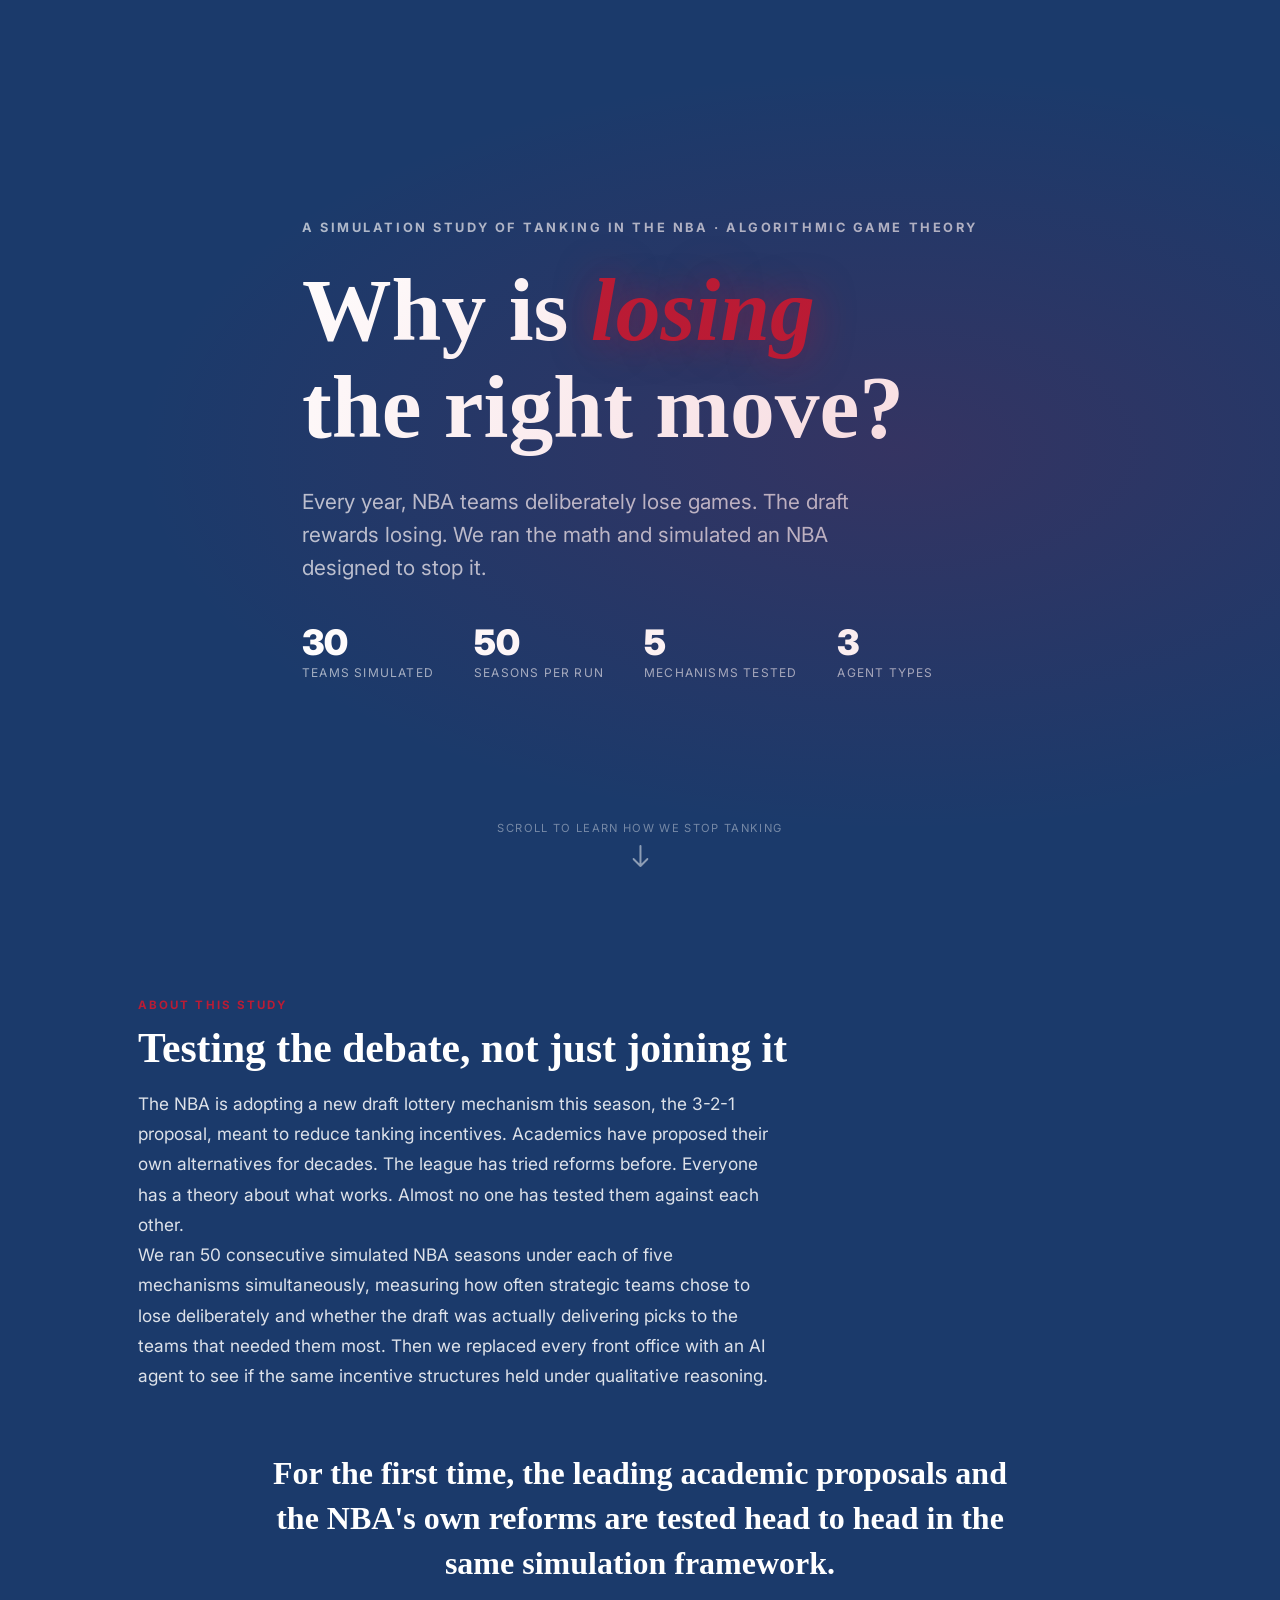
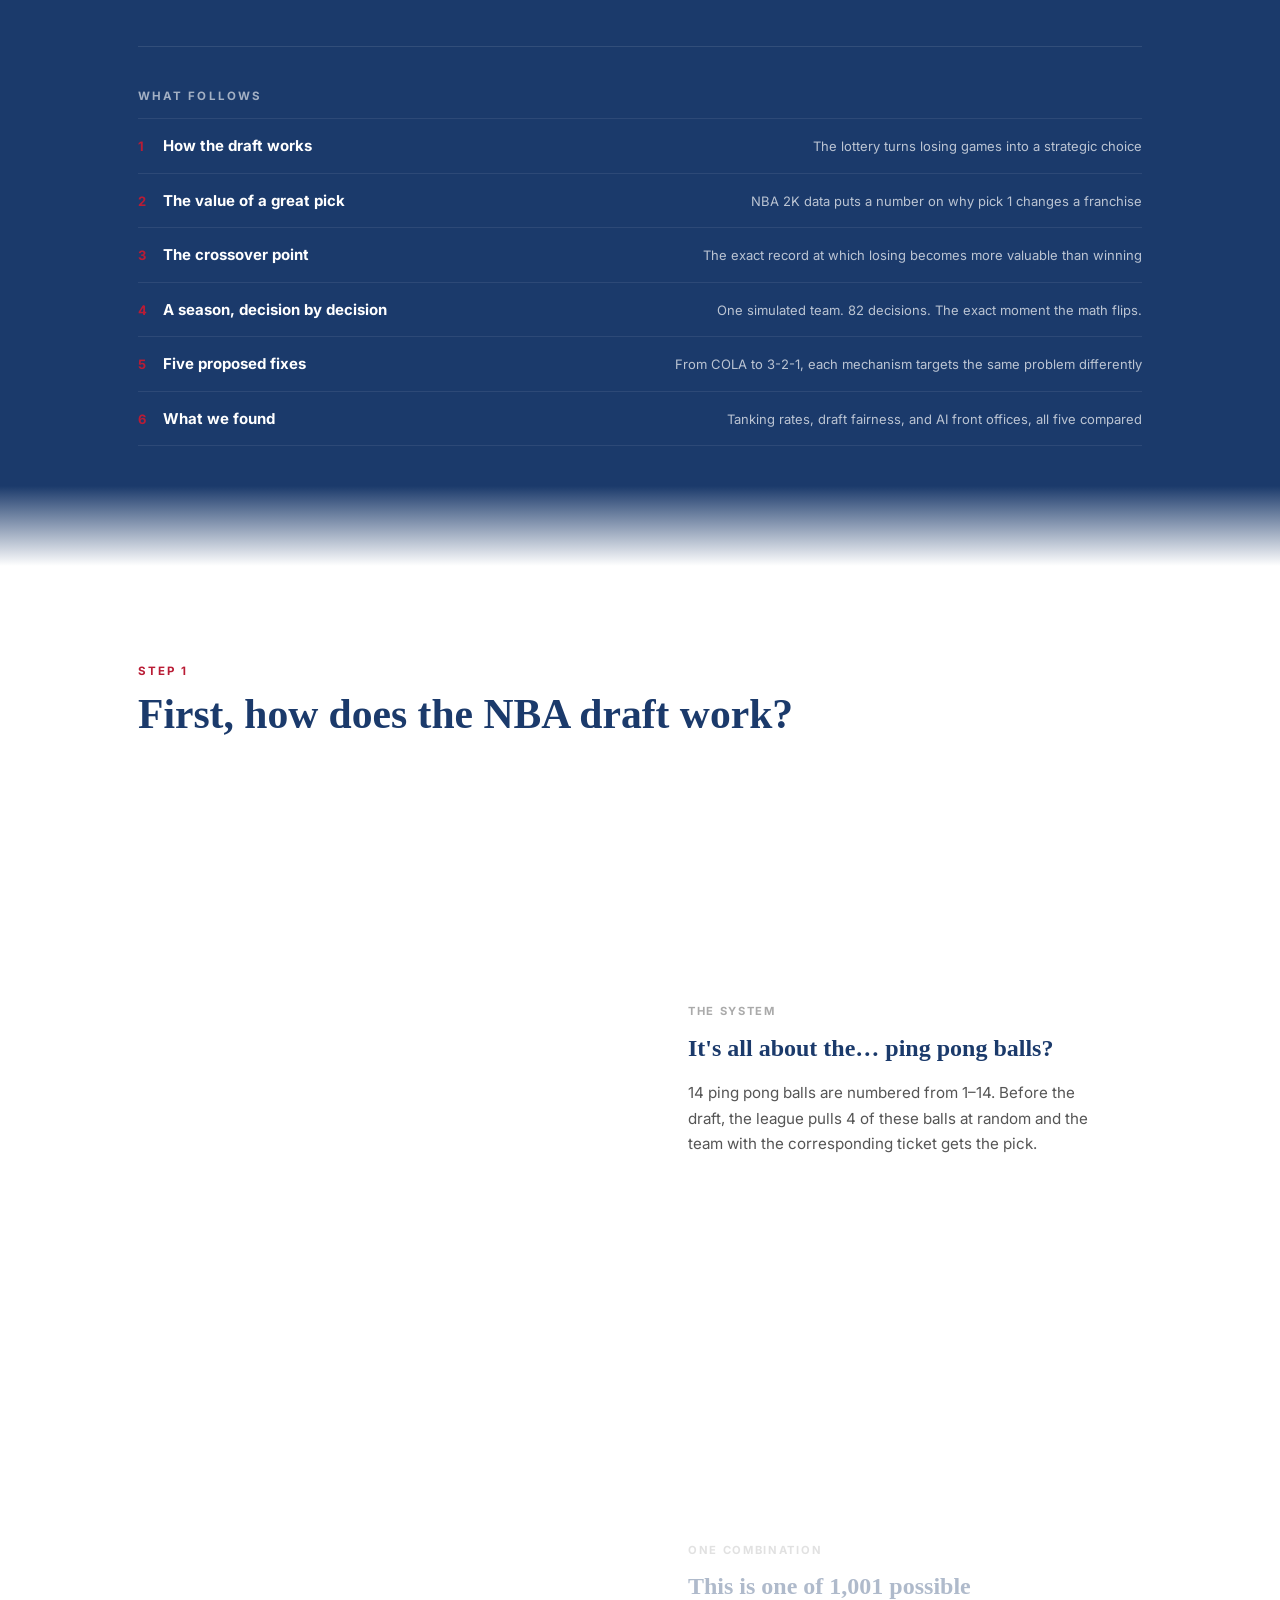
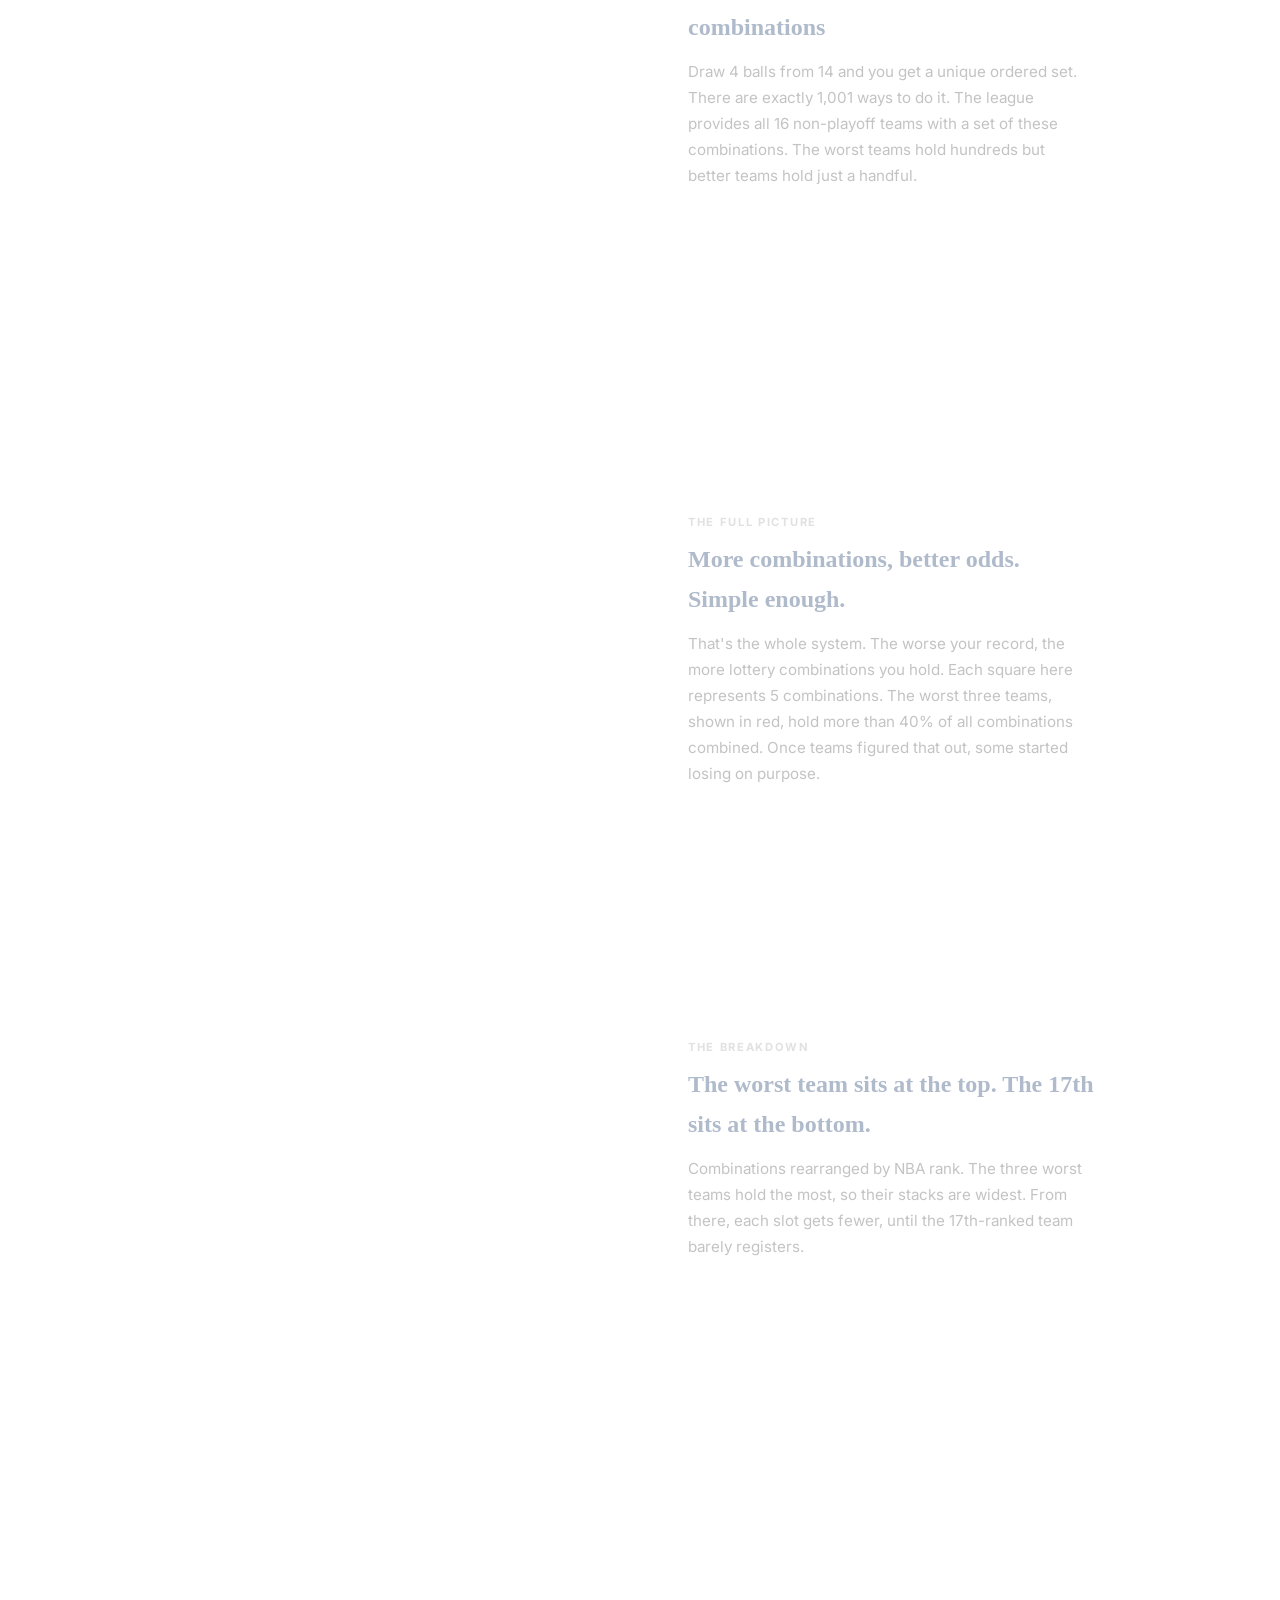
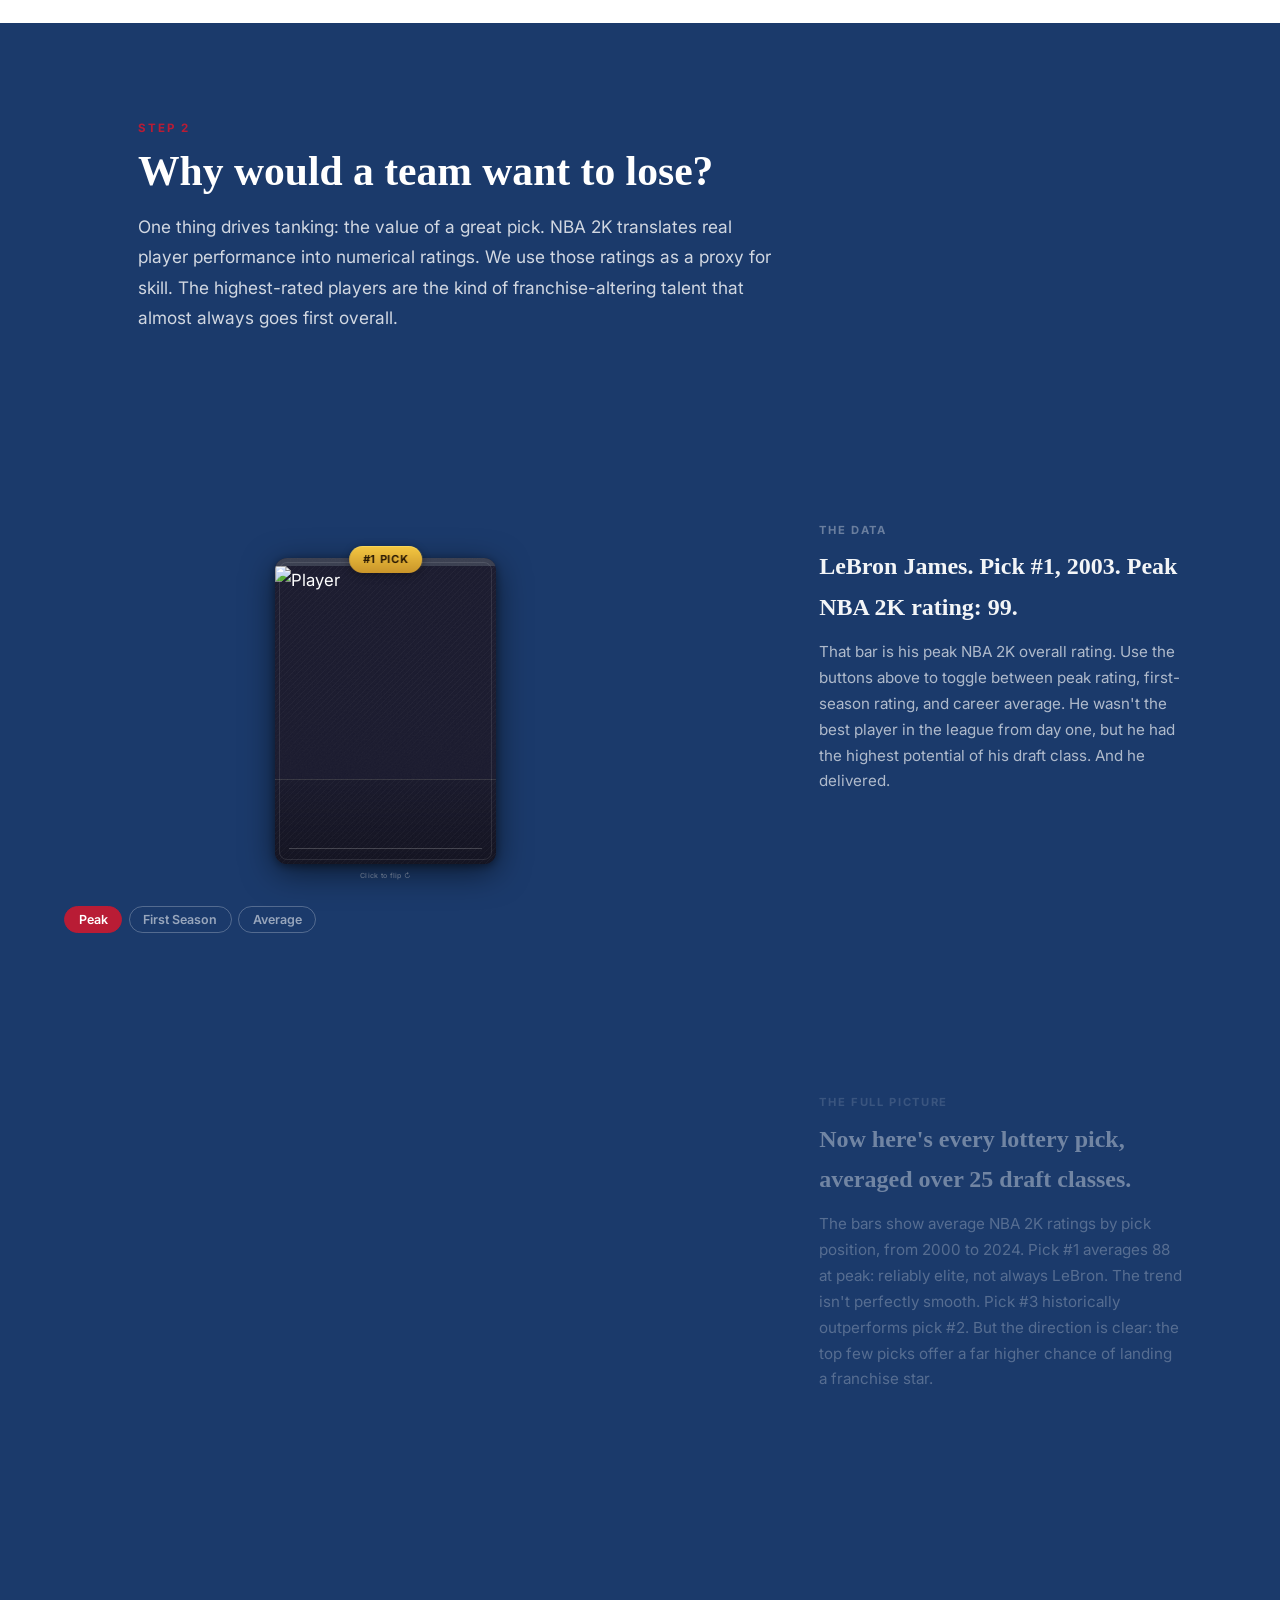
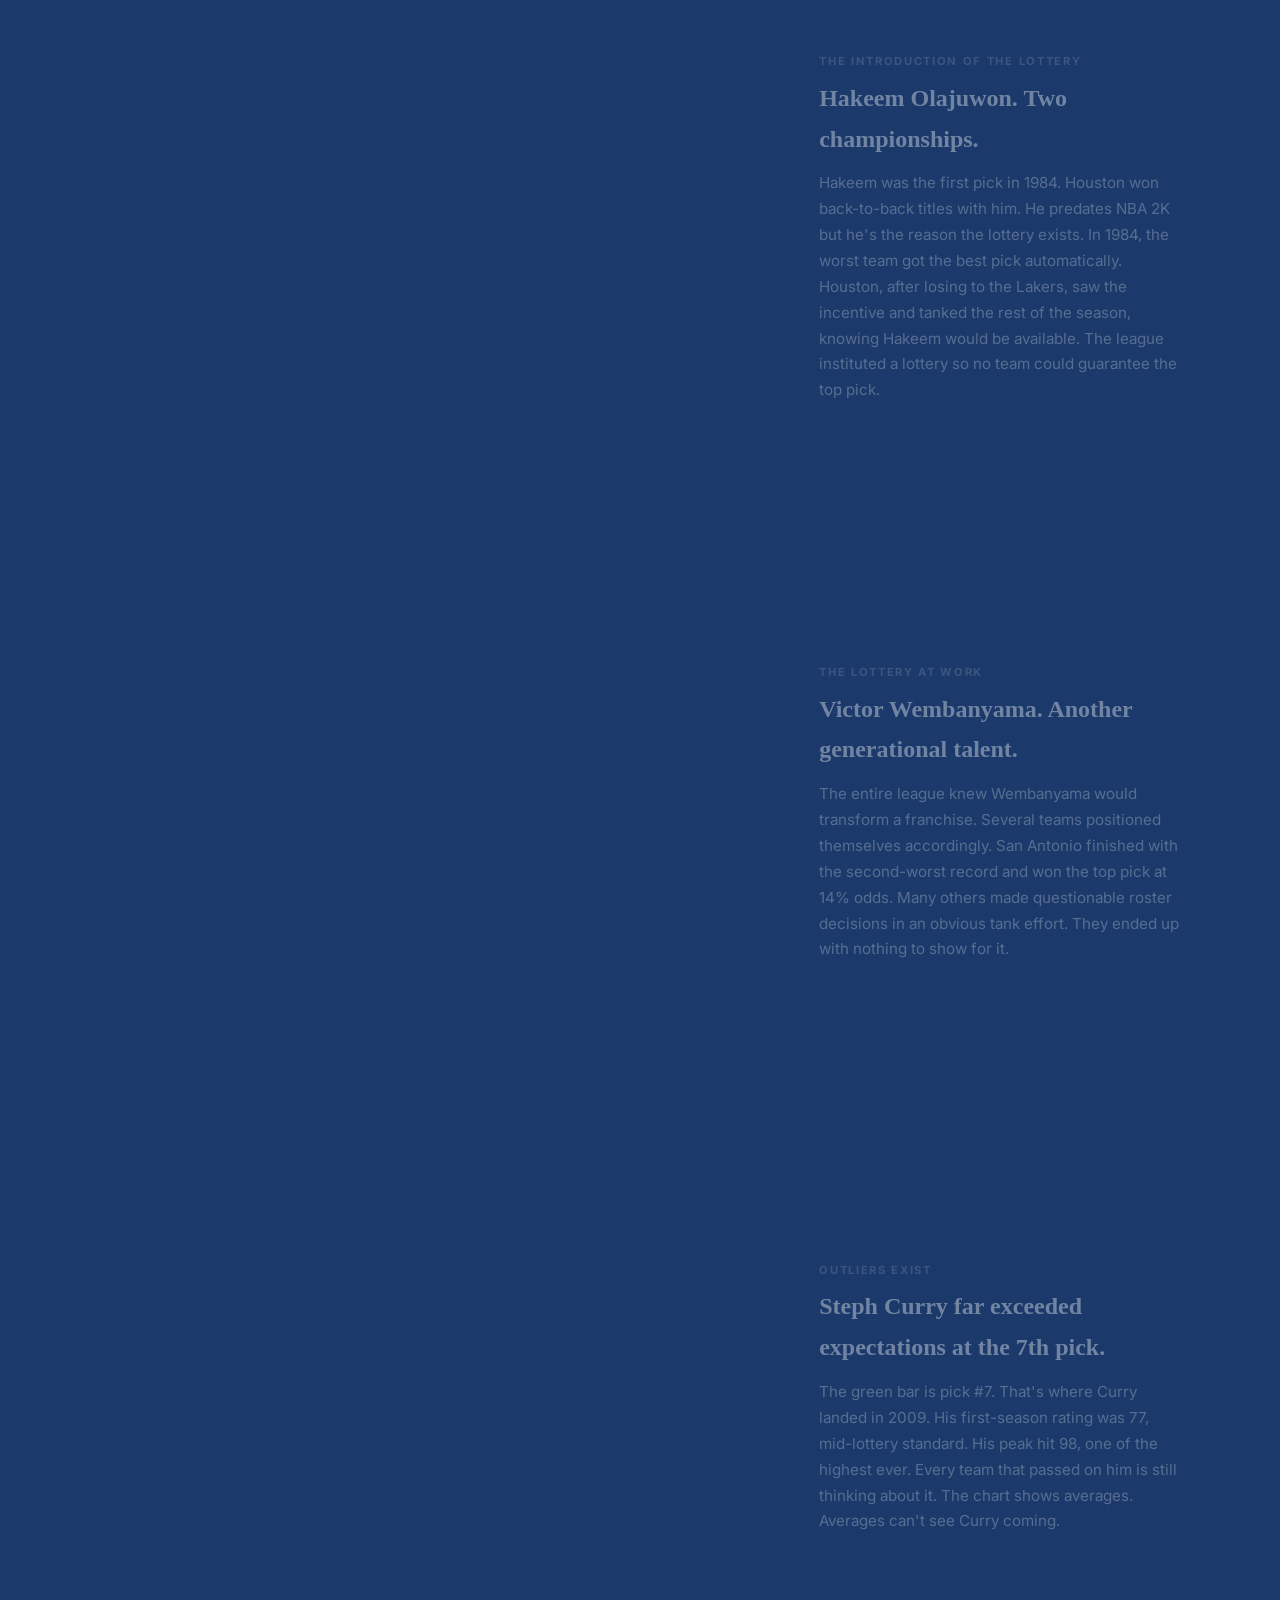
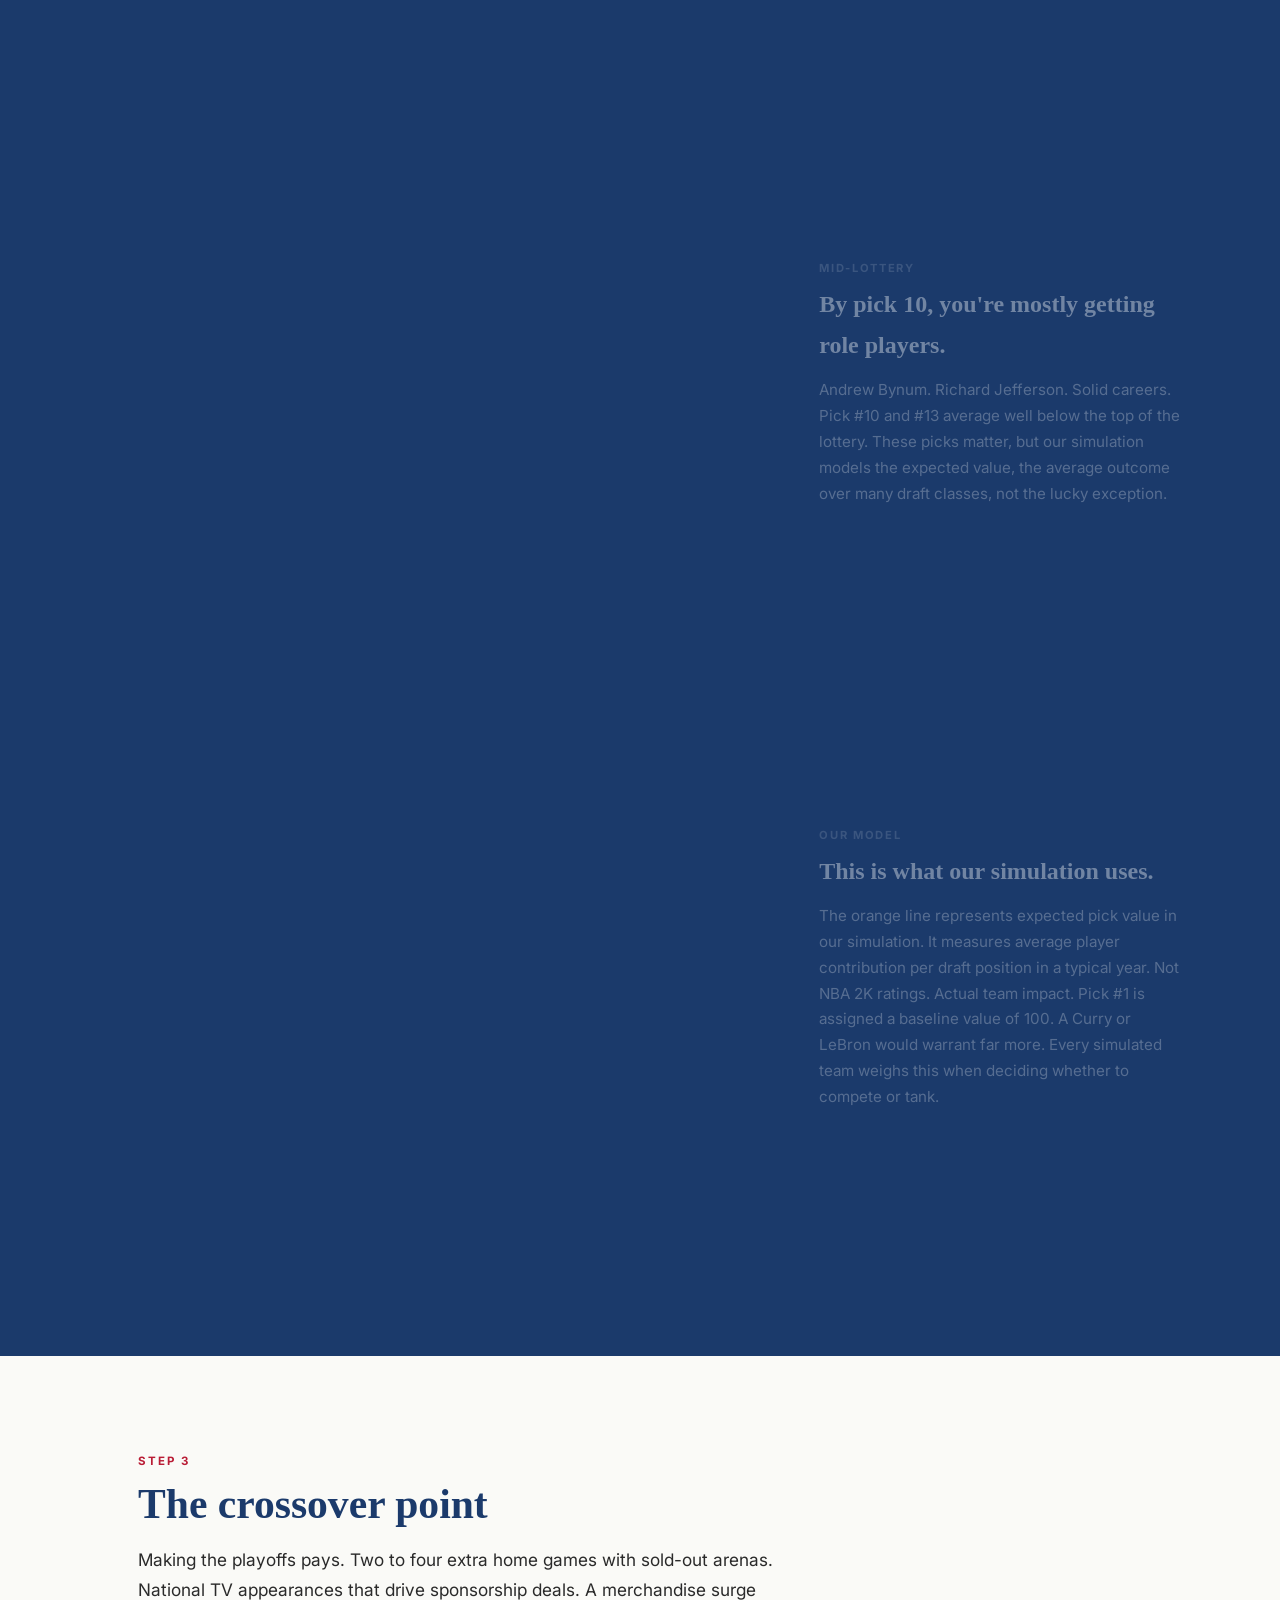
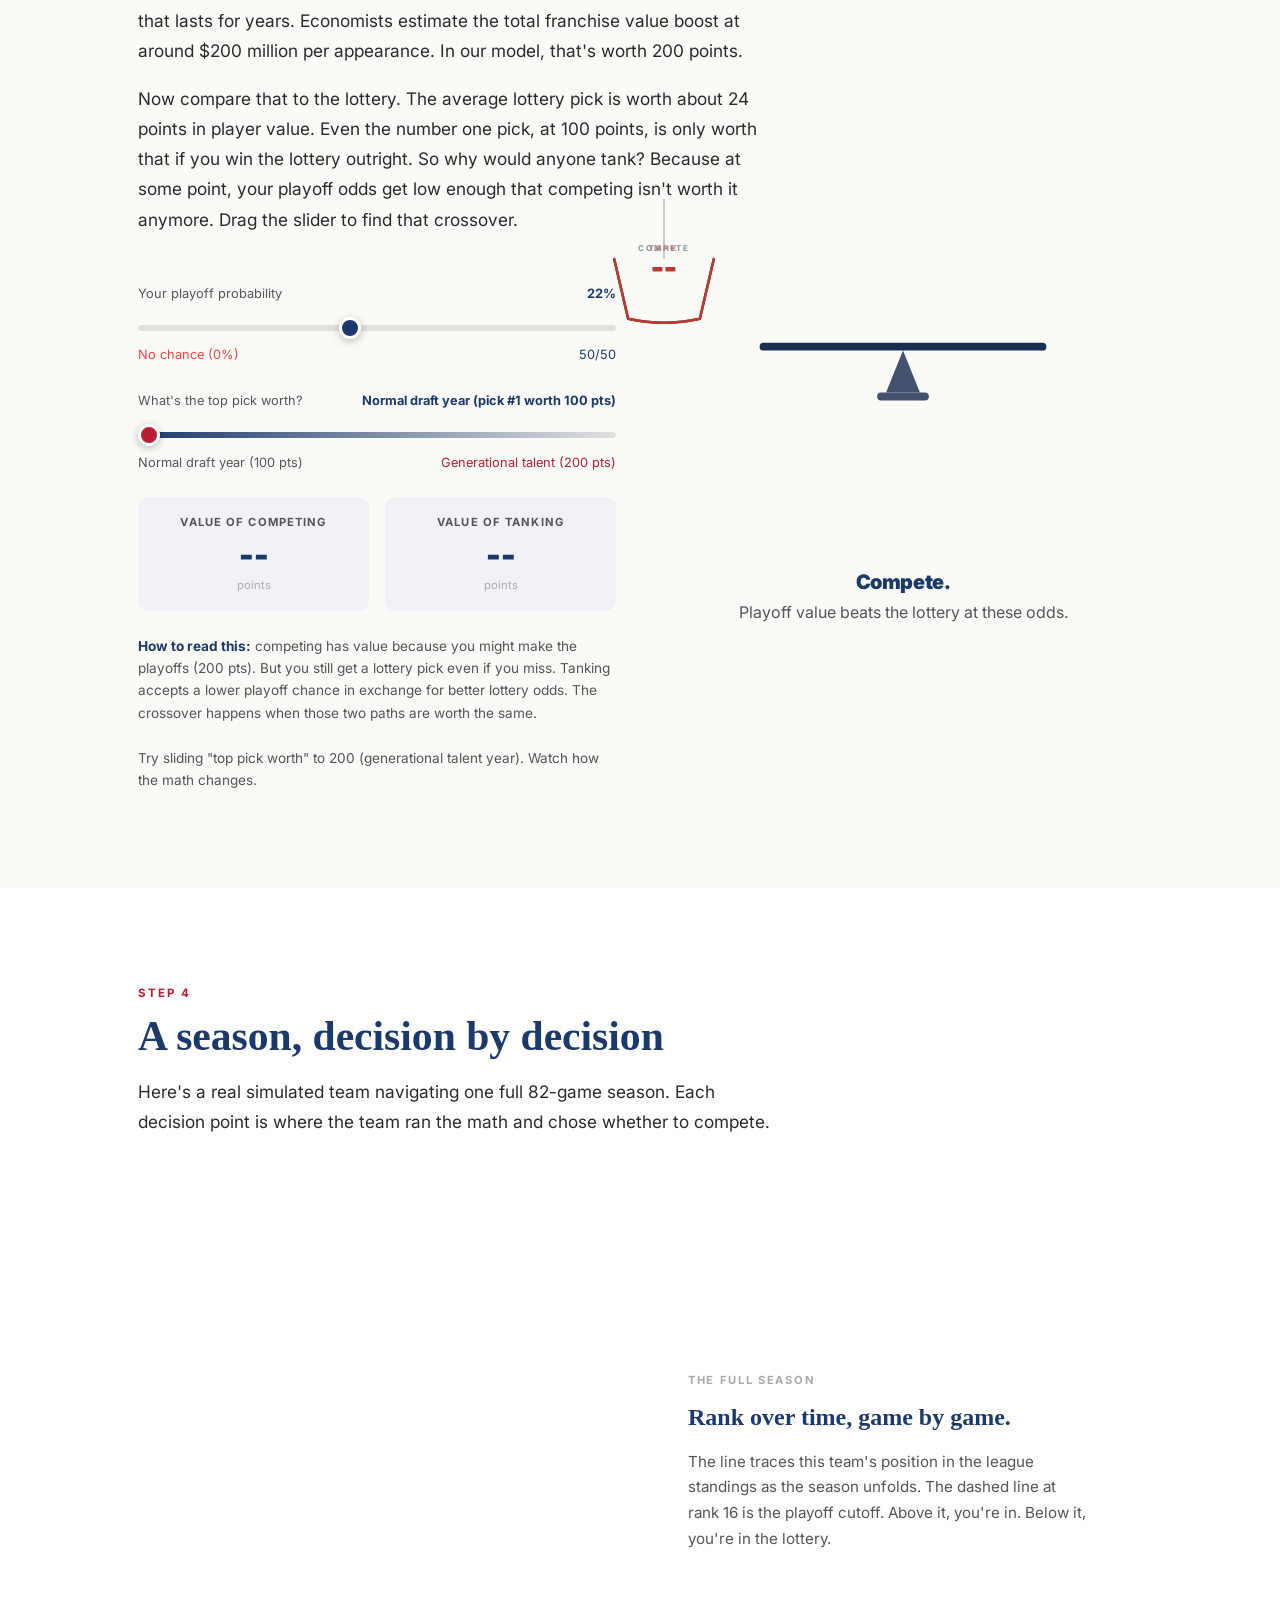
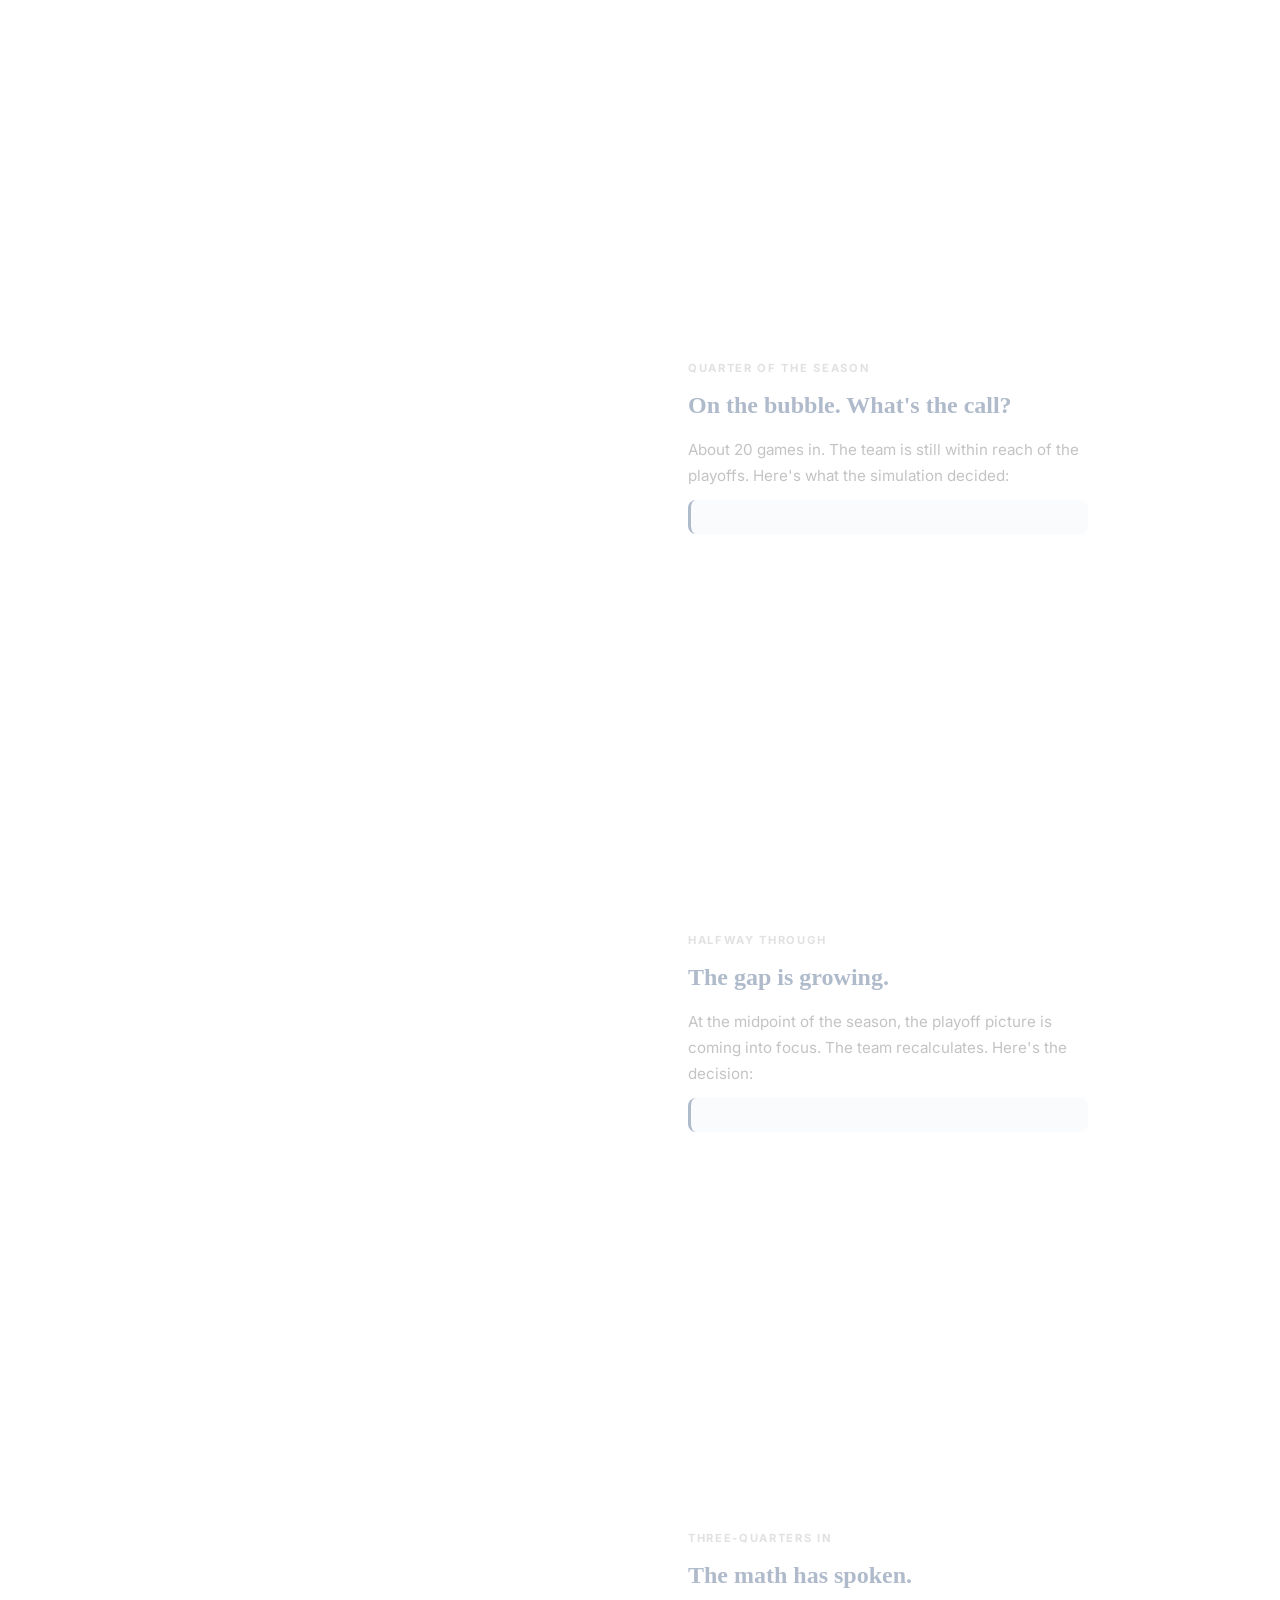
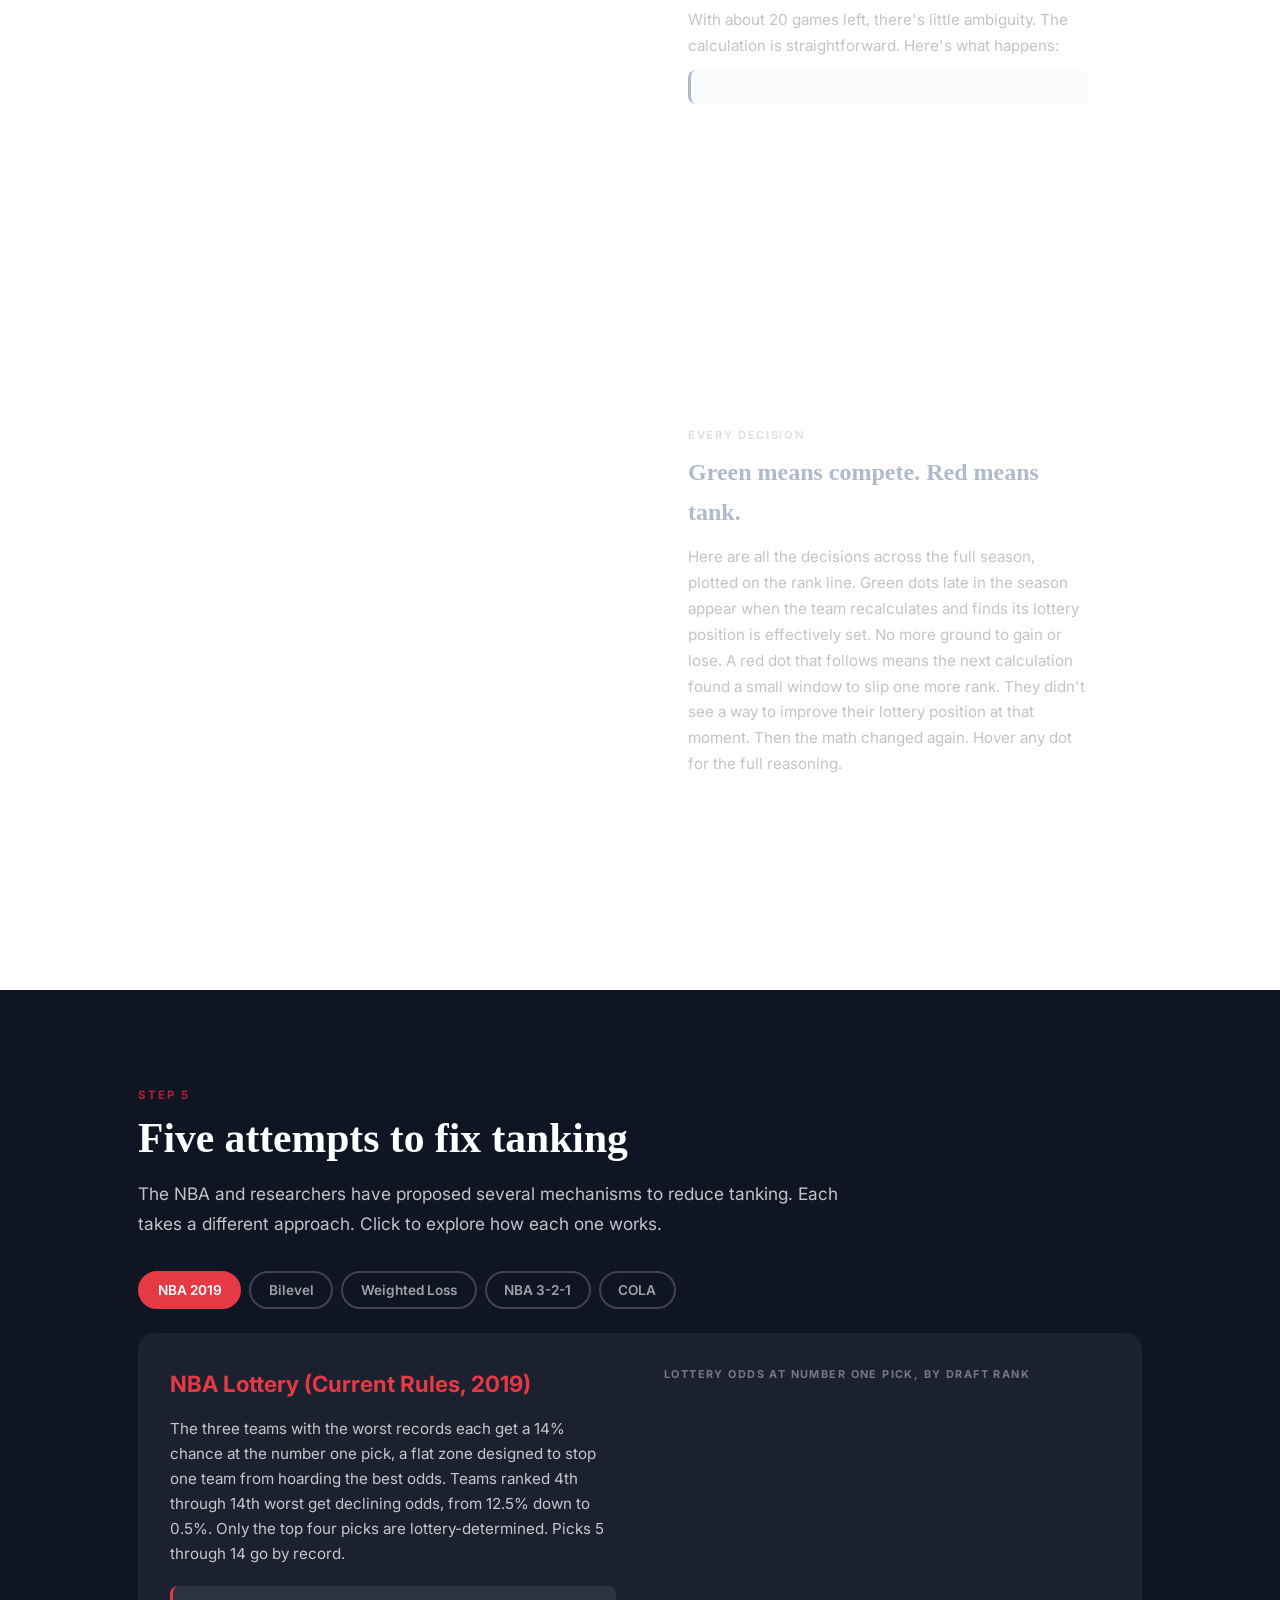
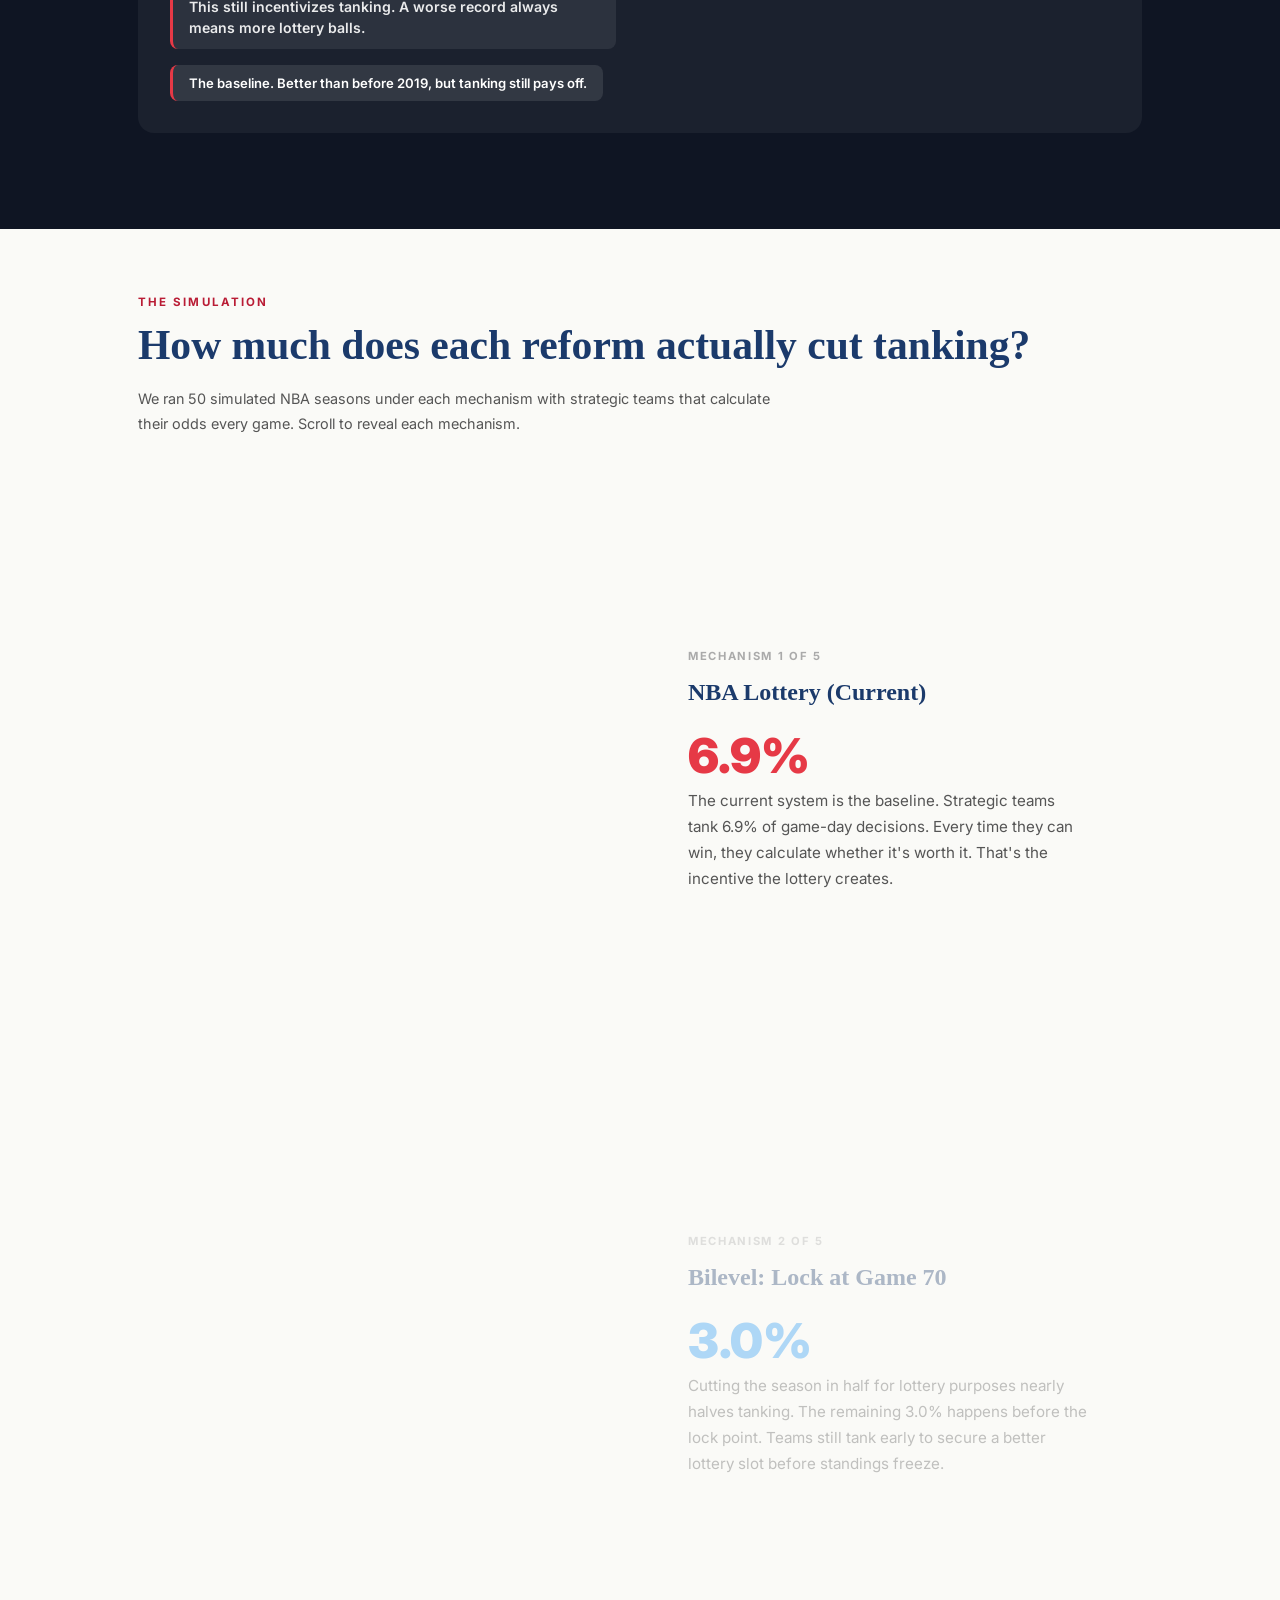
==== commit 40e36ca4: "tap fixed" ====
--- a/essay/index.html
+++ b/essay/index.html
@@ -11,8 +11,12 @@
 </head>
 <body>
 <script>
-  if (window.innerWidth < 768 && !sessionStorage.getItem('stay-desktop'))
-    window.location.href = 'mobile/';
+  (function() {
+    var onPhone = /Mobi|Android|iPhone|iPod|BlackBerry|IEMobile|Opera Mini/i.test(navigator.userAgent);
+    var narrow  = window.innerWidth < 768;
+    if ((onPhone || narrow) && !sessionStorage.getItem('stay-desktop'))
+      window.location.replace('mobile/');
+  })();
 </script>
 
 <!-- ══════════════════════════════════════════════════════════════
@@ -217,10 +221,10 @@
                 </div>
                 <div class="pc-grain"></div>
                 <div class="pc-inner-border"></div>
-                <div class="pc-flip-hint">Click to flip ↻</div>
               </div>
               <div class="pc-face pc-back" id="pc-back-1"></div>
             </div>
+            <div class="pc-flip-hint">Click to flip ↻</div>
           </div>
           <div class="pc-wrap" id="pc-wrap-2" style="display:none">
             <div class="pc-shell" id="player-card-2">
@@ -240,7 +244,6 @@
                 </div>
                 <div class="pc-grain"></div>
                 <div class="pc-inner-border"></div>
-                <div class="pc-flip-hint">Click to flip ↻</div>
               </div>
               <div class="pc-face pc-back" id="pc-back-2"></div>
             </div>
--- a/essay/style.css
+++ b/essay/style.css
@@ -1412,7 +1412,9 @@
 
 .pc-wrap {
   position: relative;
-  display: inline-block;
+  display: inline-flex;
+  flex-direction: column;
+  align-items: center;
   flex-shrink: 0;
   perspective: 1200px;
   transform-style: preserve-3d;
@@ -1617,22 +1619,17 @@
 
 /* ── Front-face flip hint ────────────────────────────────────────── */
 .pc-flip-hint {
-  position: absolute;
-  bottom: 7px;
-  left: 0;
-  right: 0;
+  margin-top: 6px;
   text-align: center;
   font-size: 7px;
   font-weight: 500;
   letter-spacing: 0.04em;
   color: rgba(255,255,255,0.42);
-  text-shadow: 0 1px 3px rgba(0,0,0,0.55);
   pointer-events: none;
-  z-index: 10;
   transition: opacity 0.25s;
 }
 
-.pc-shell.flipped .pc-flip-hint { opacity: 0; }
+.pc-shell.flipped ~ .pc-flip-hint { opacity: 0; }
 
 /* ── Card back face content ──────────────────────────────────────── */
 .pc-back-inner {
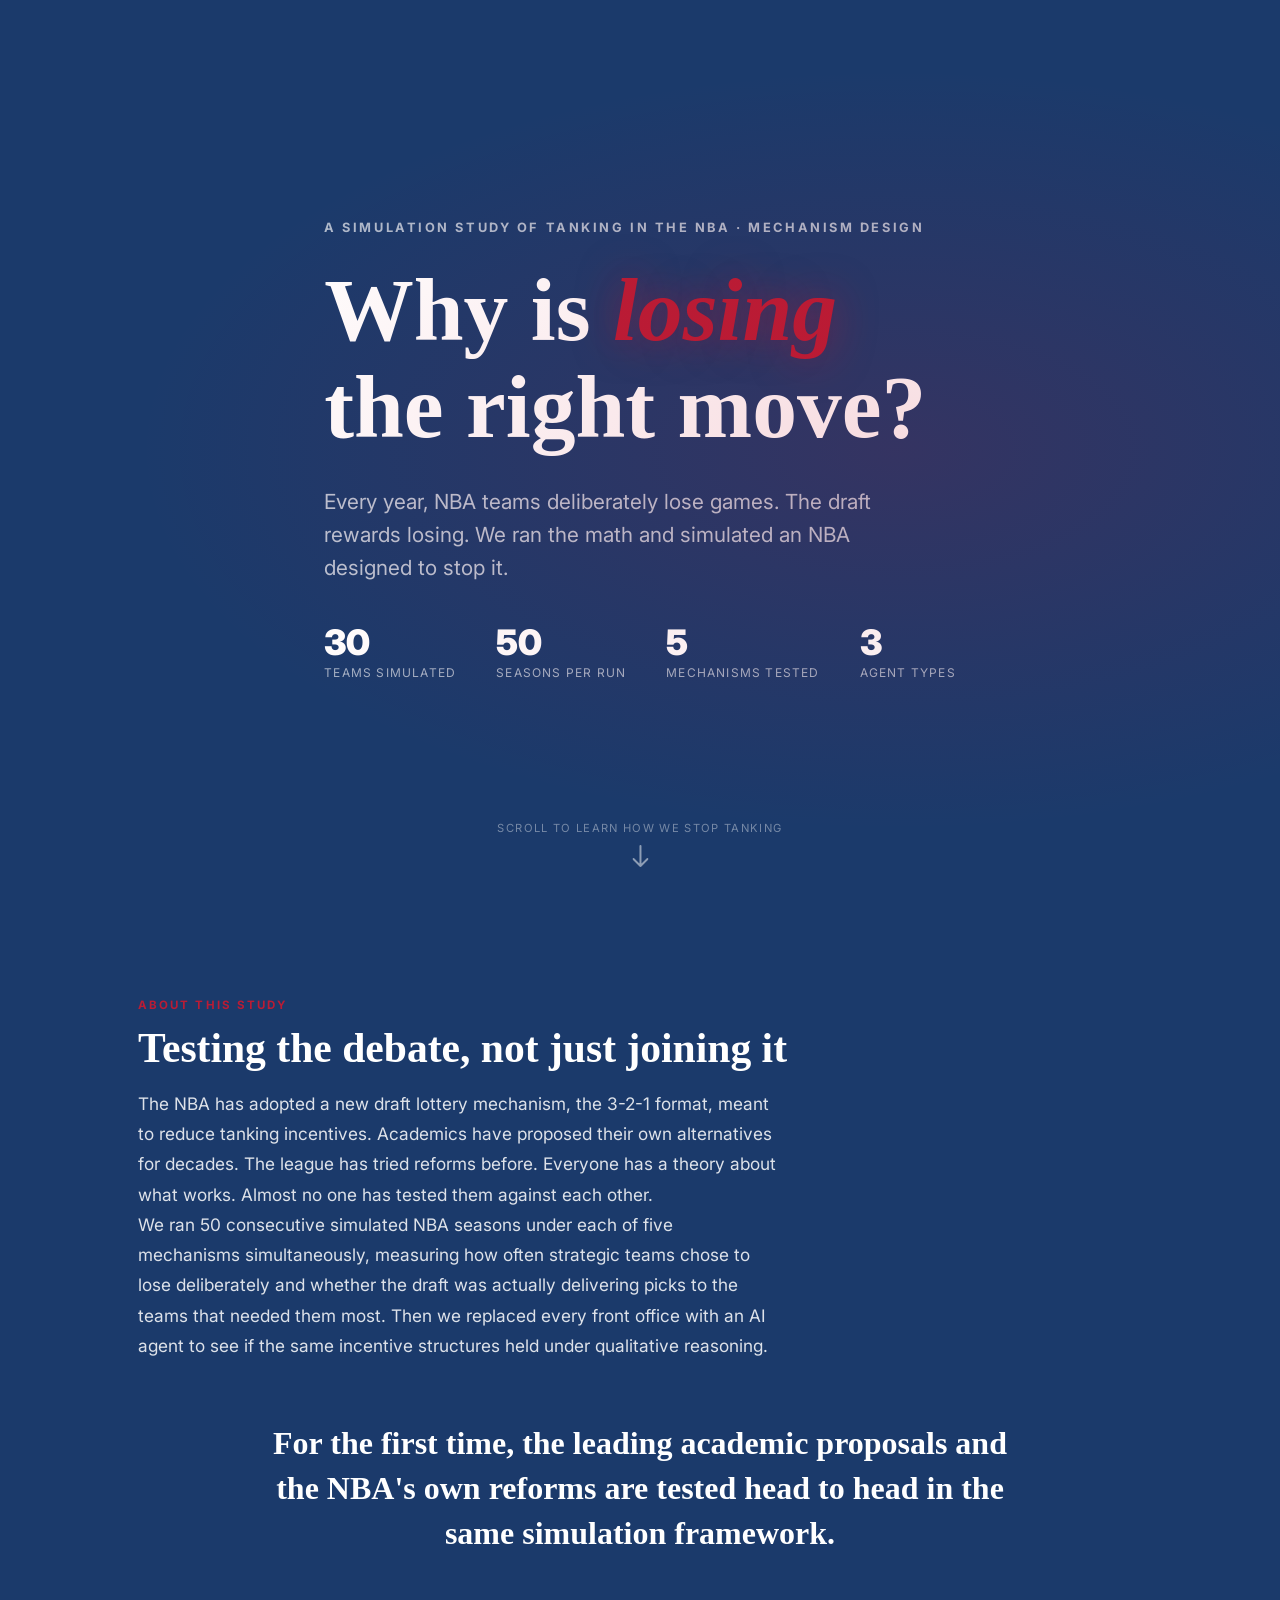
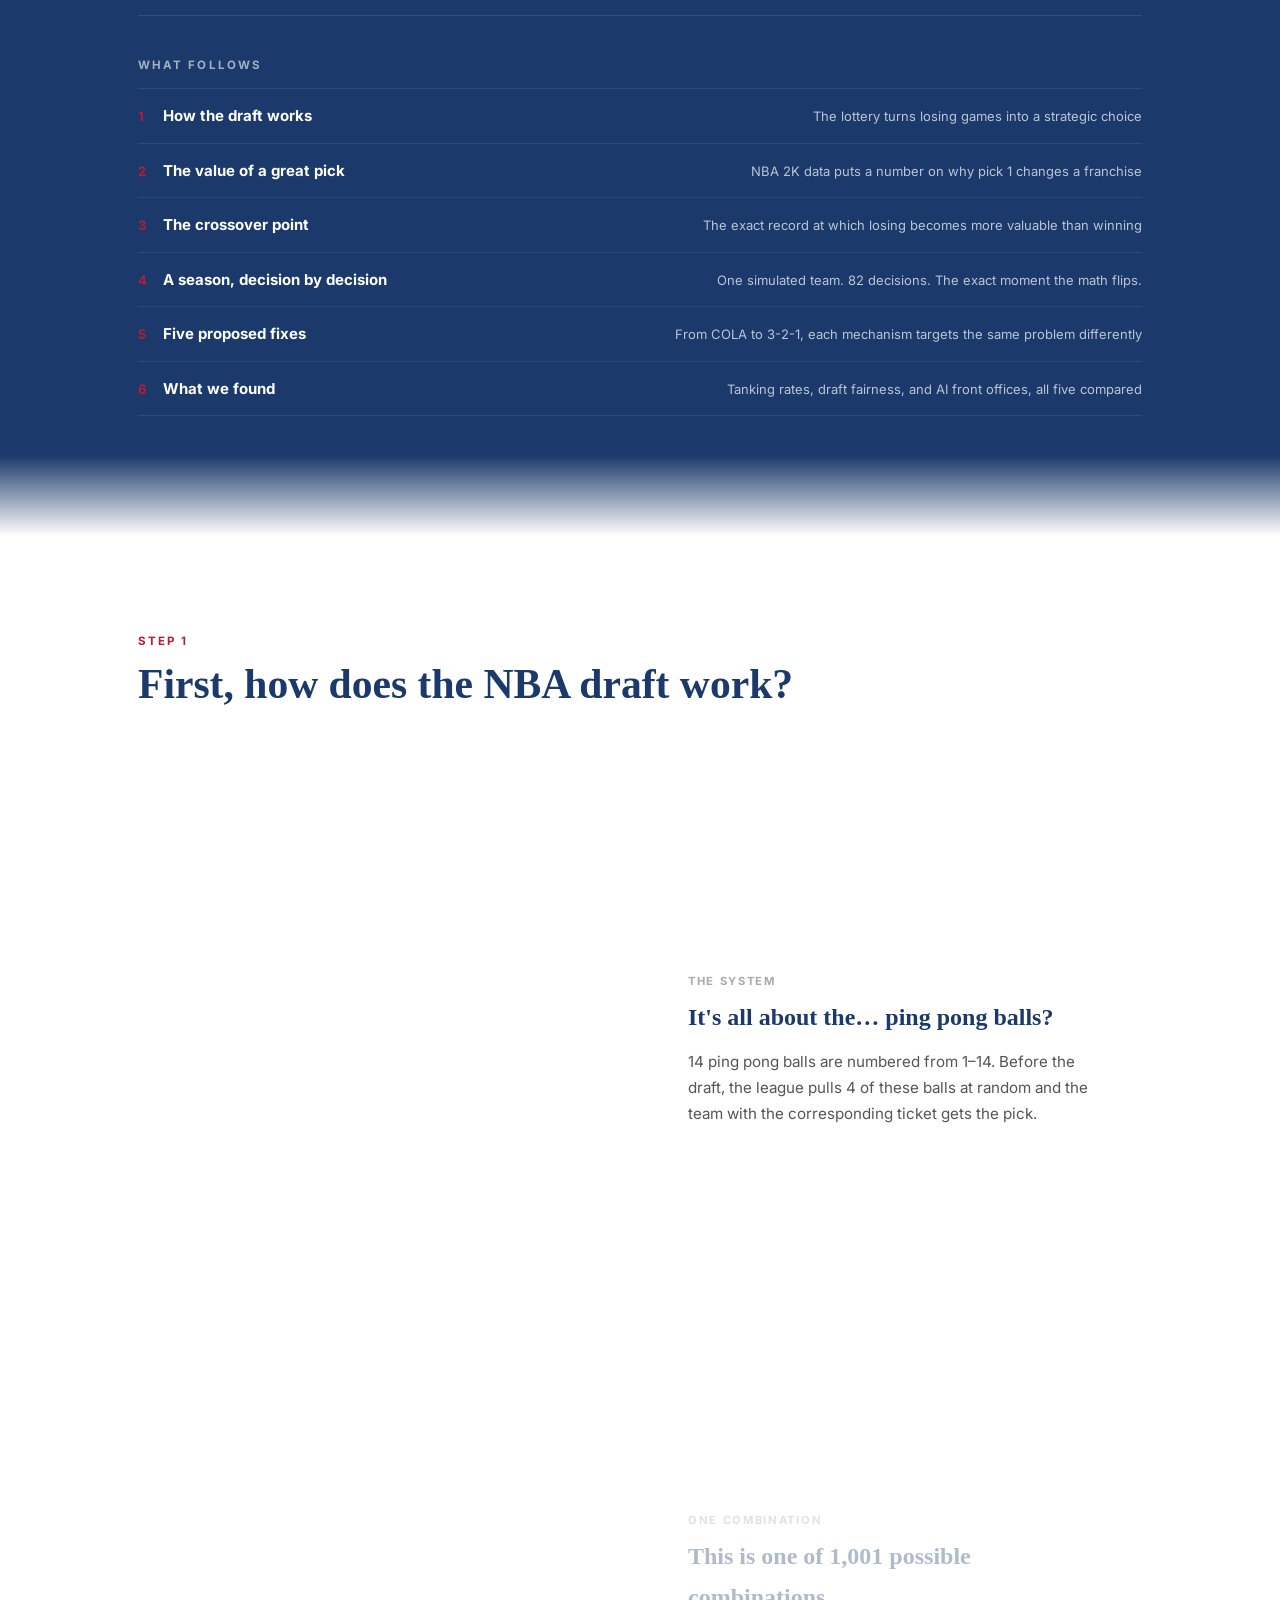
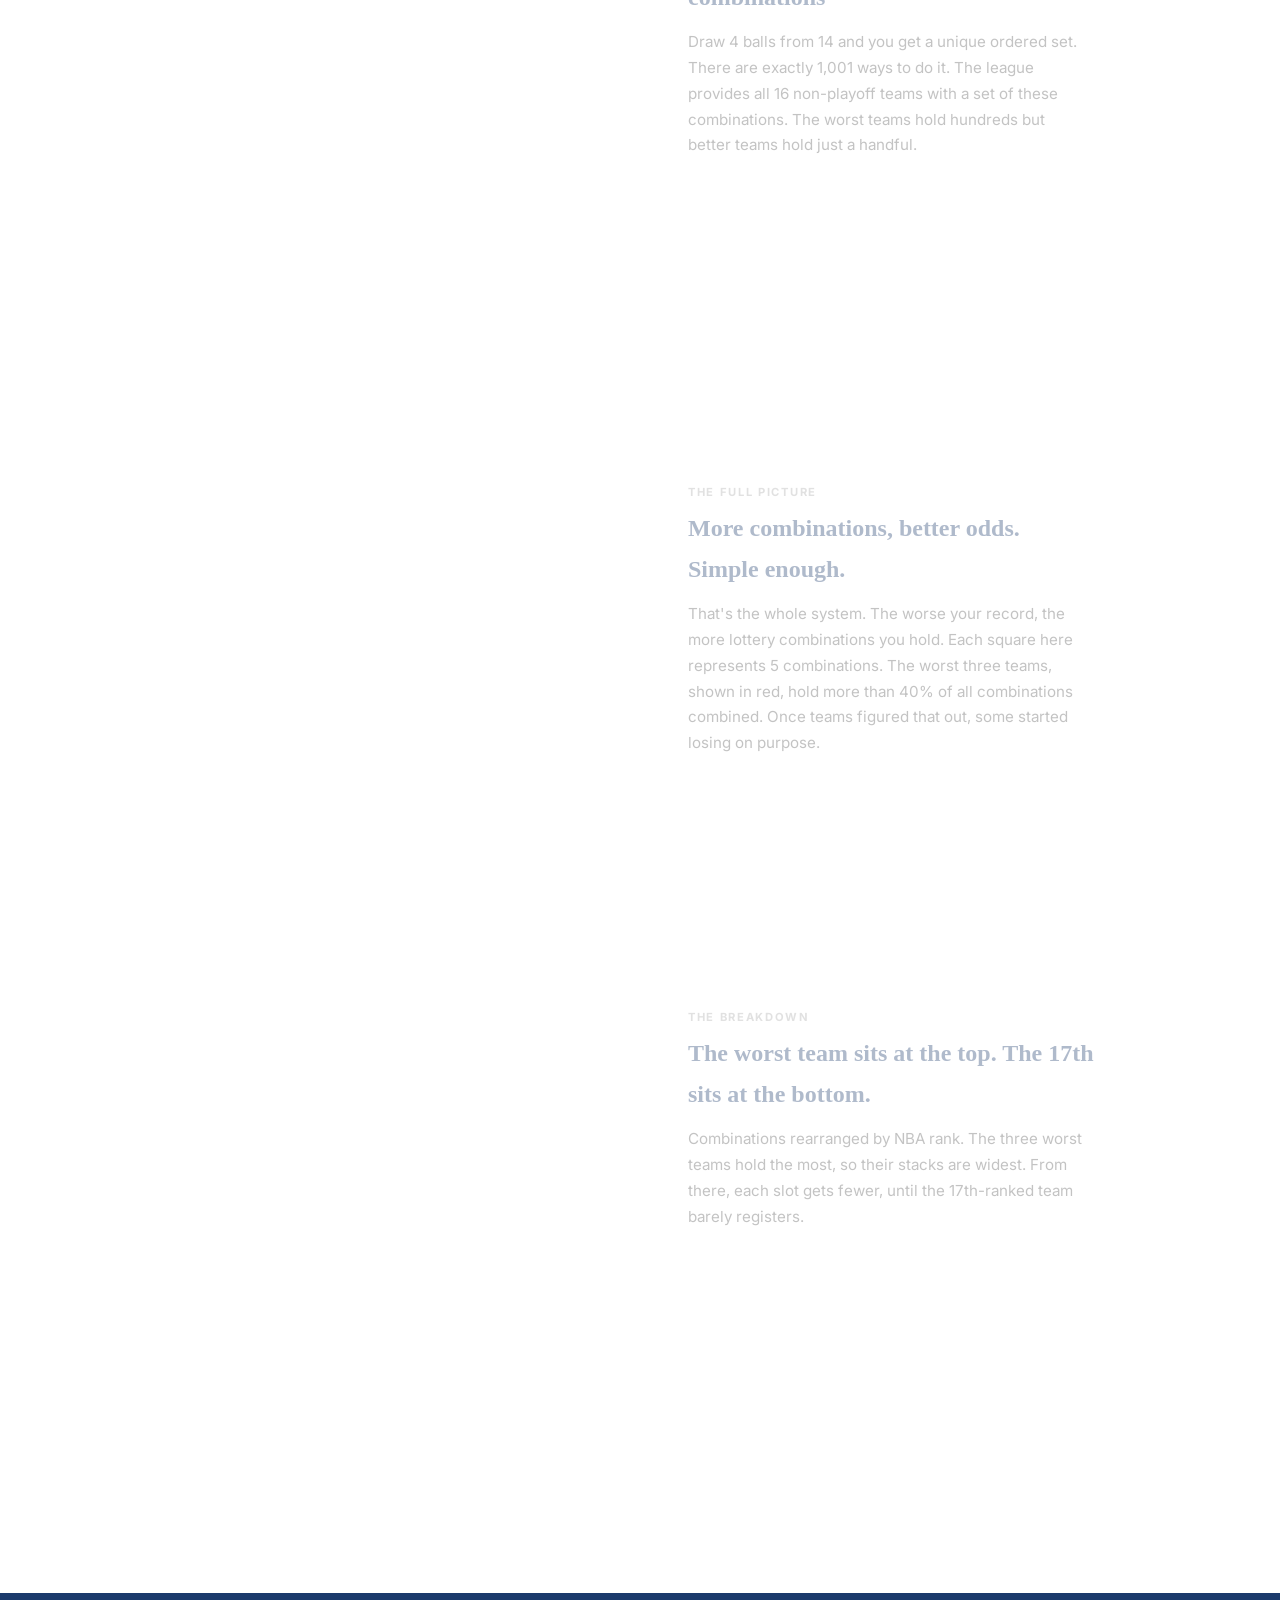
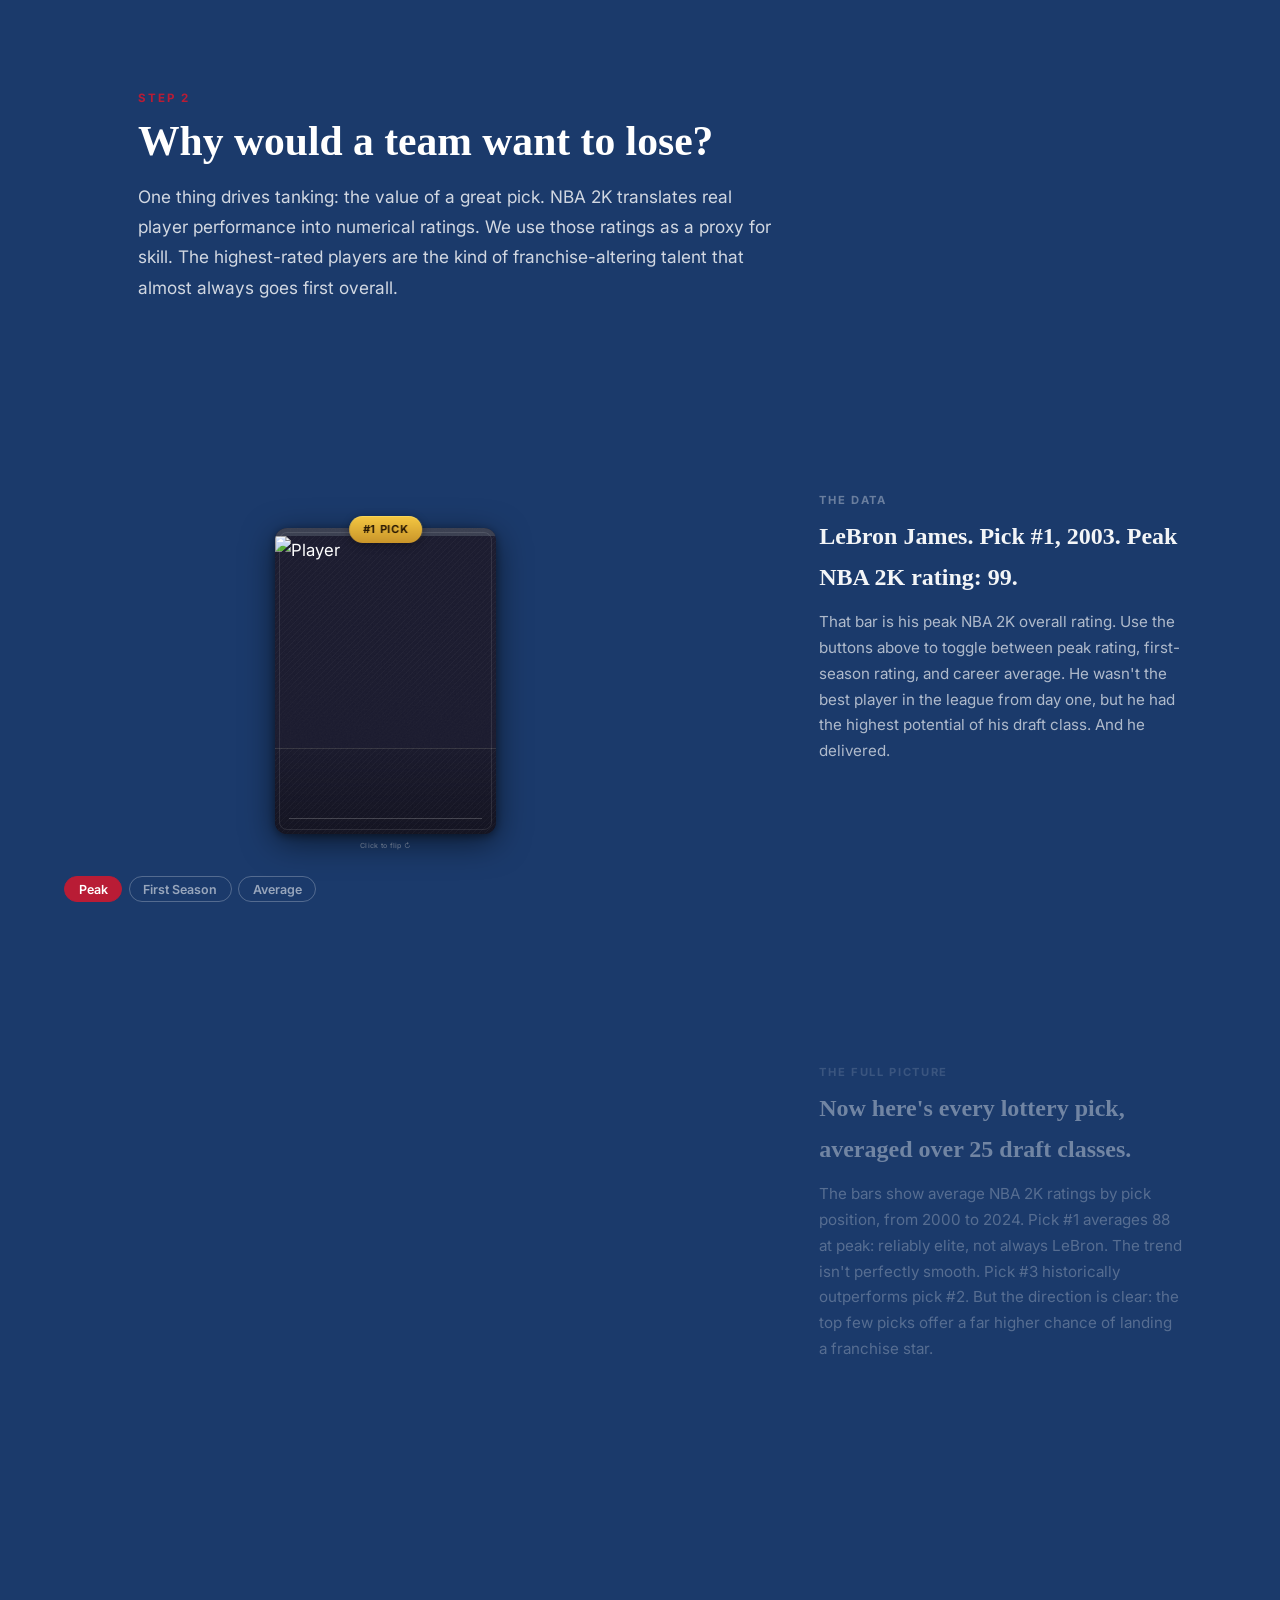
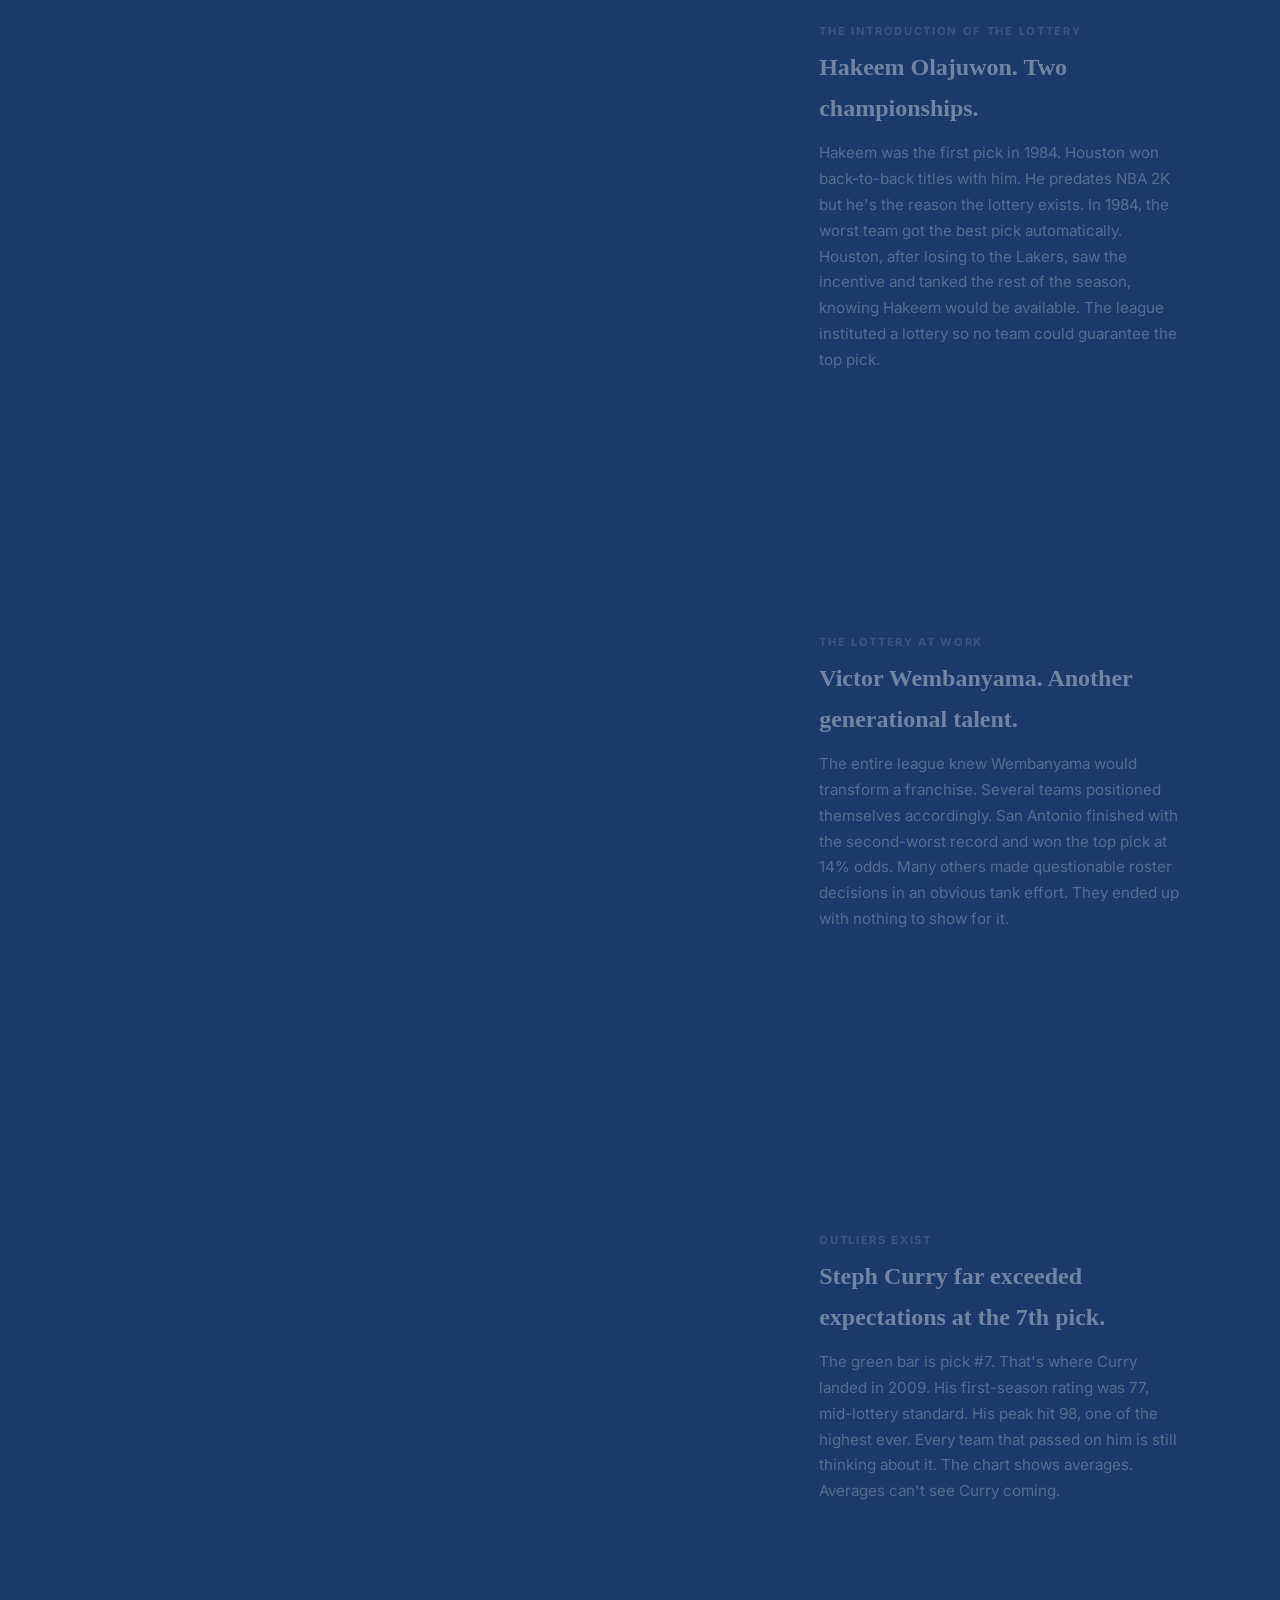
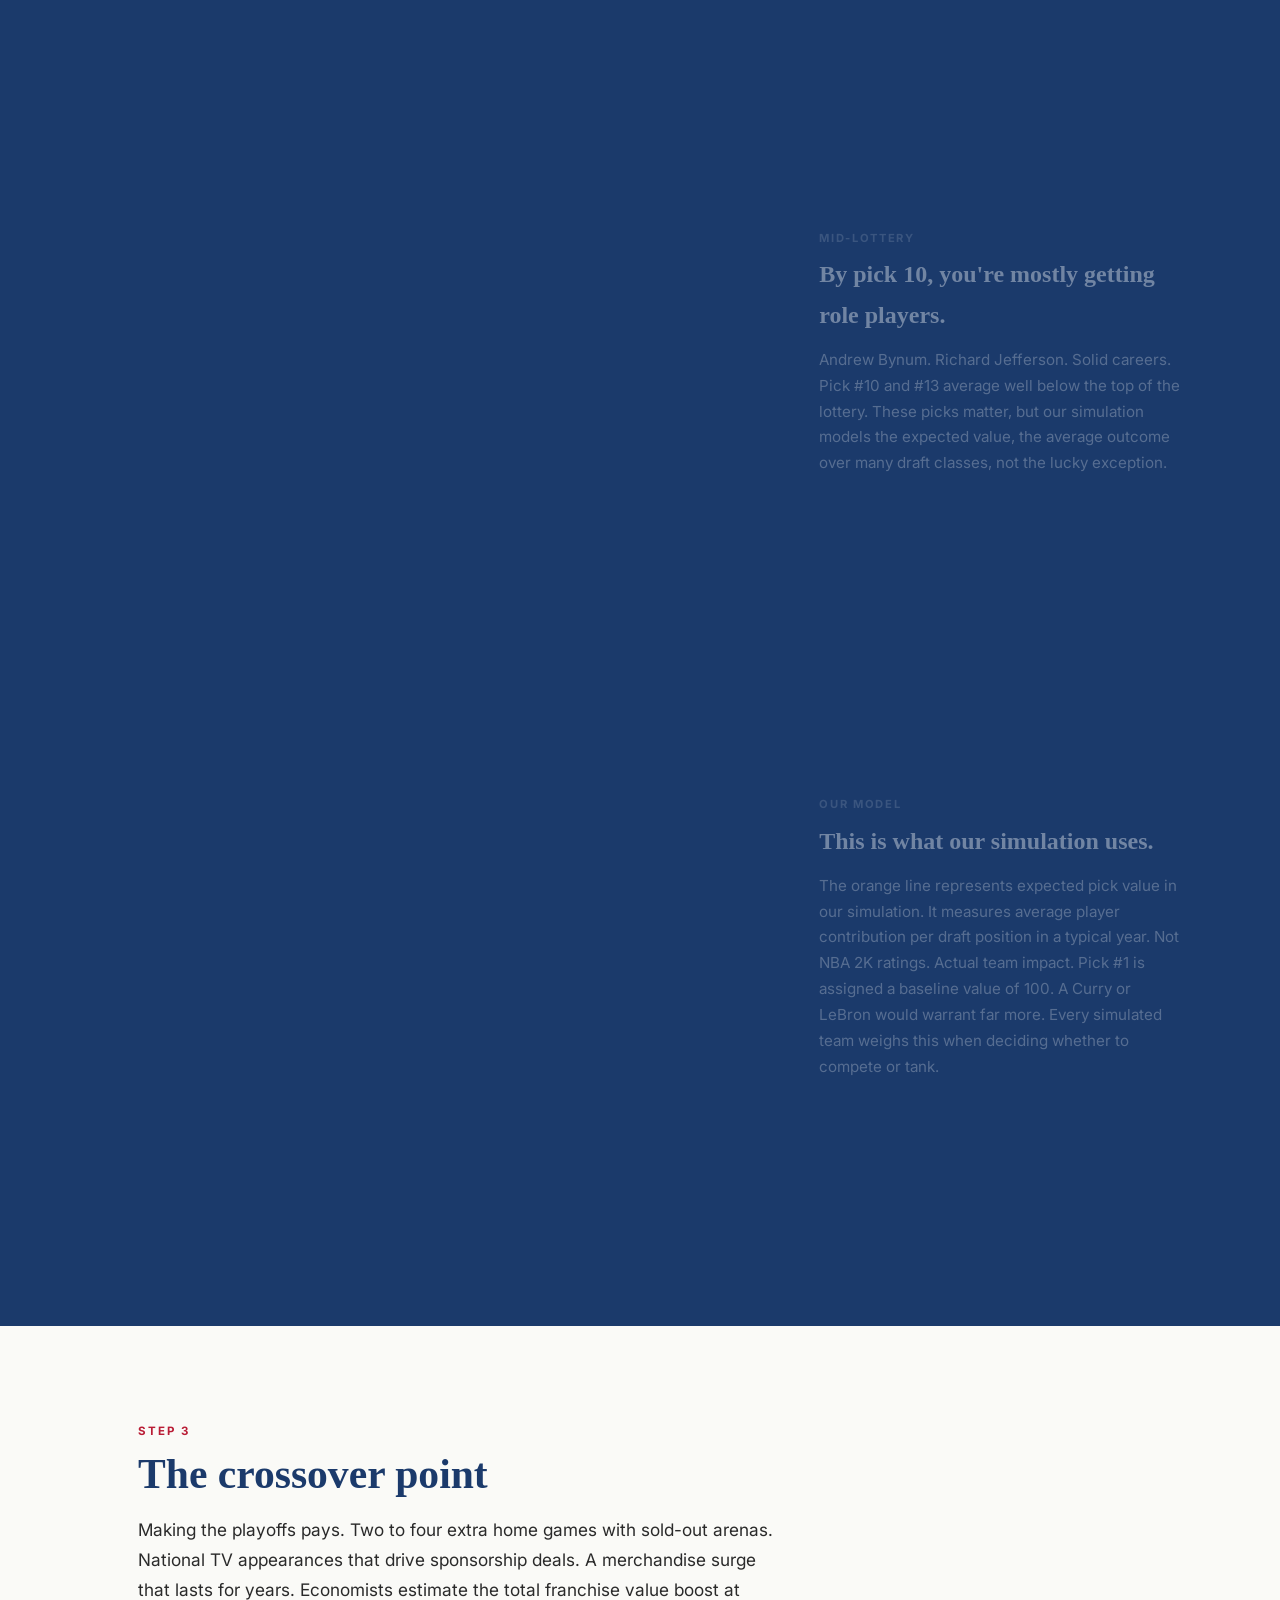
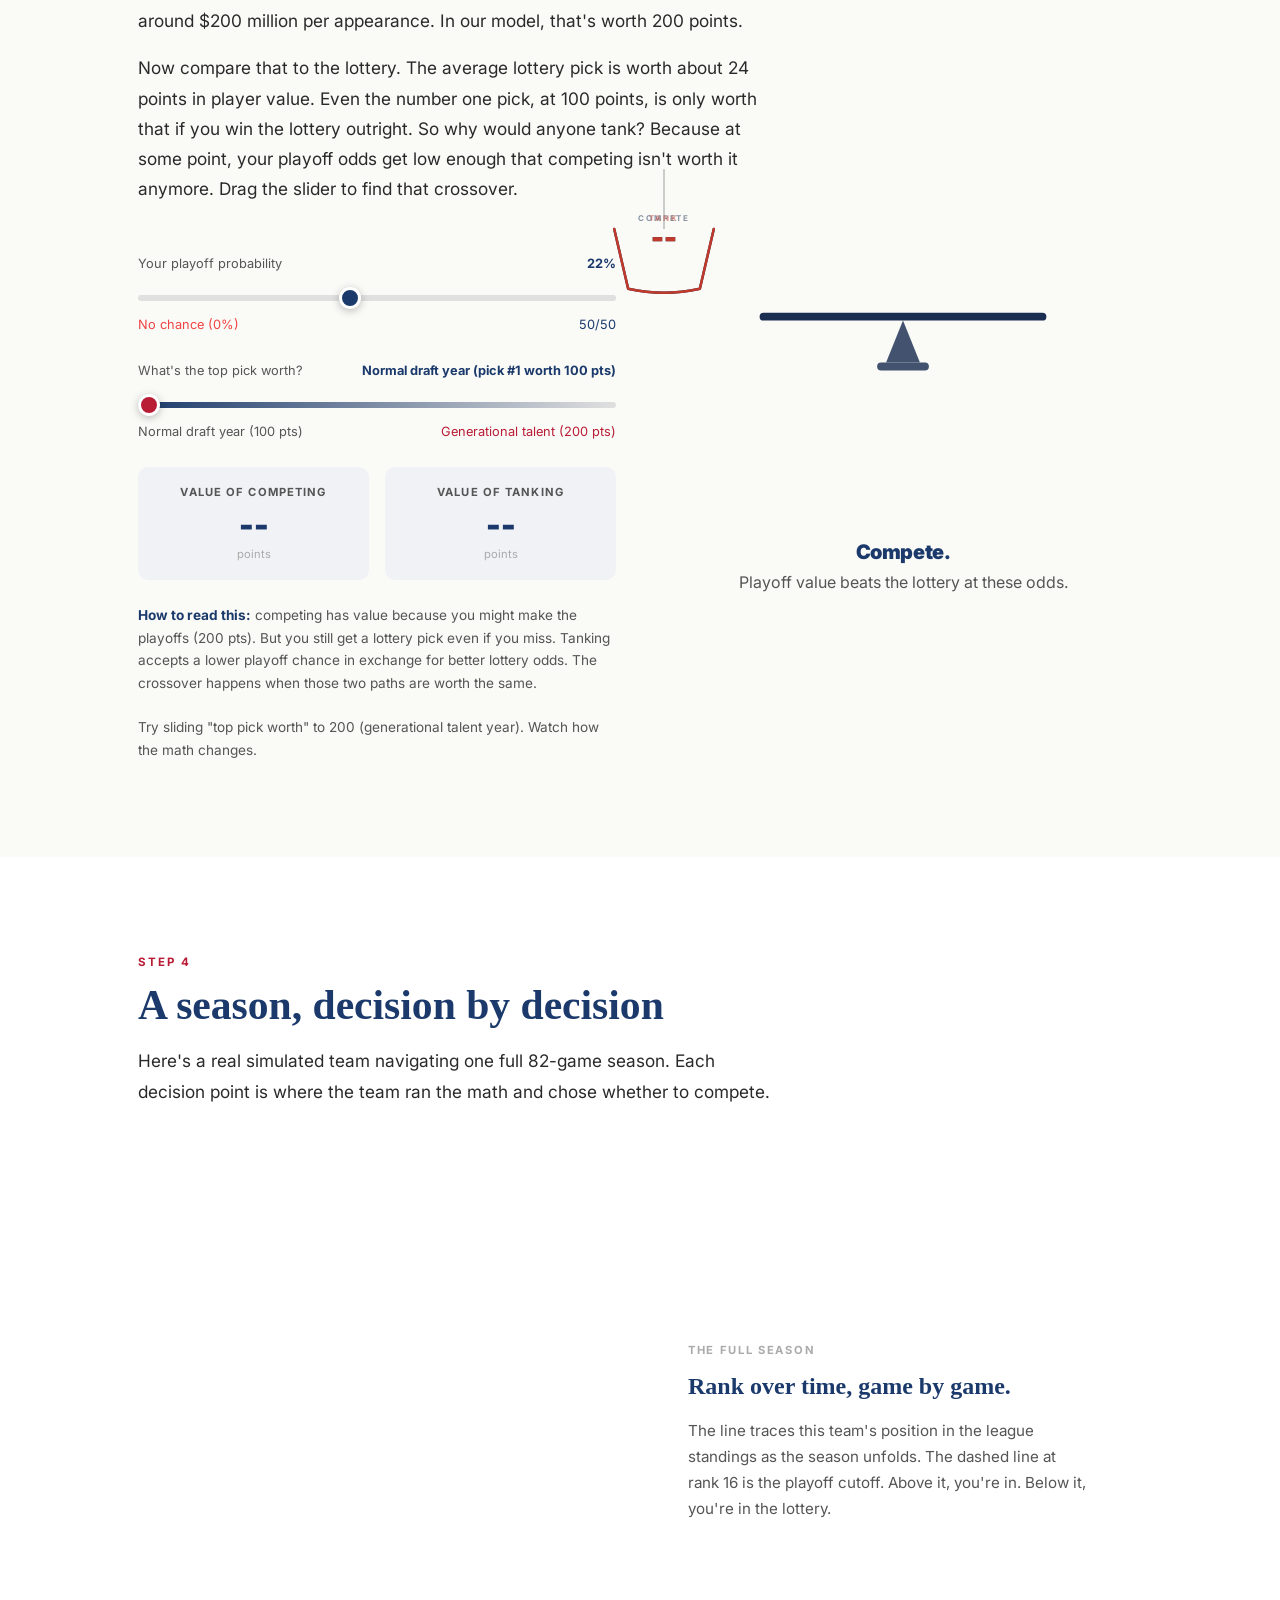
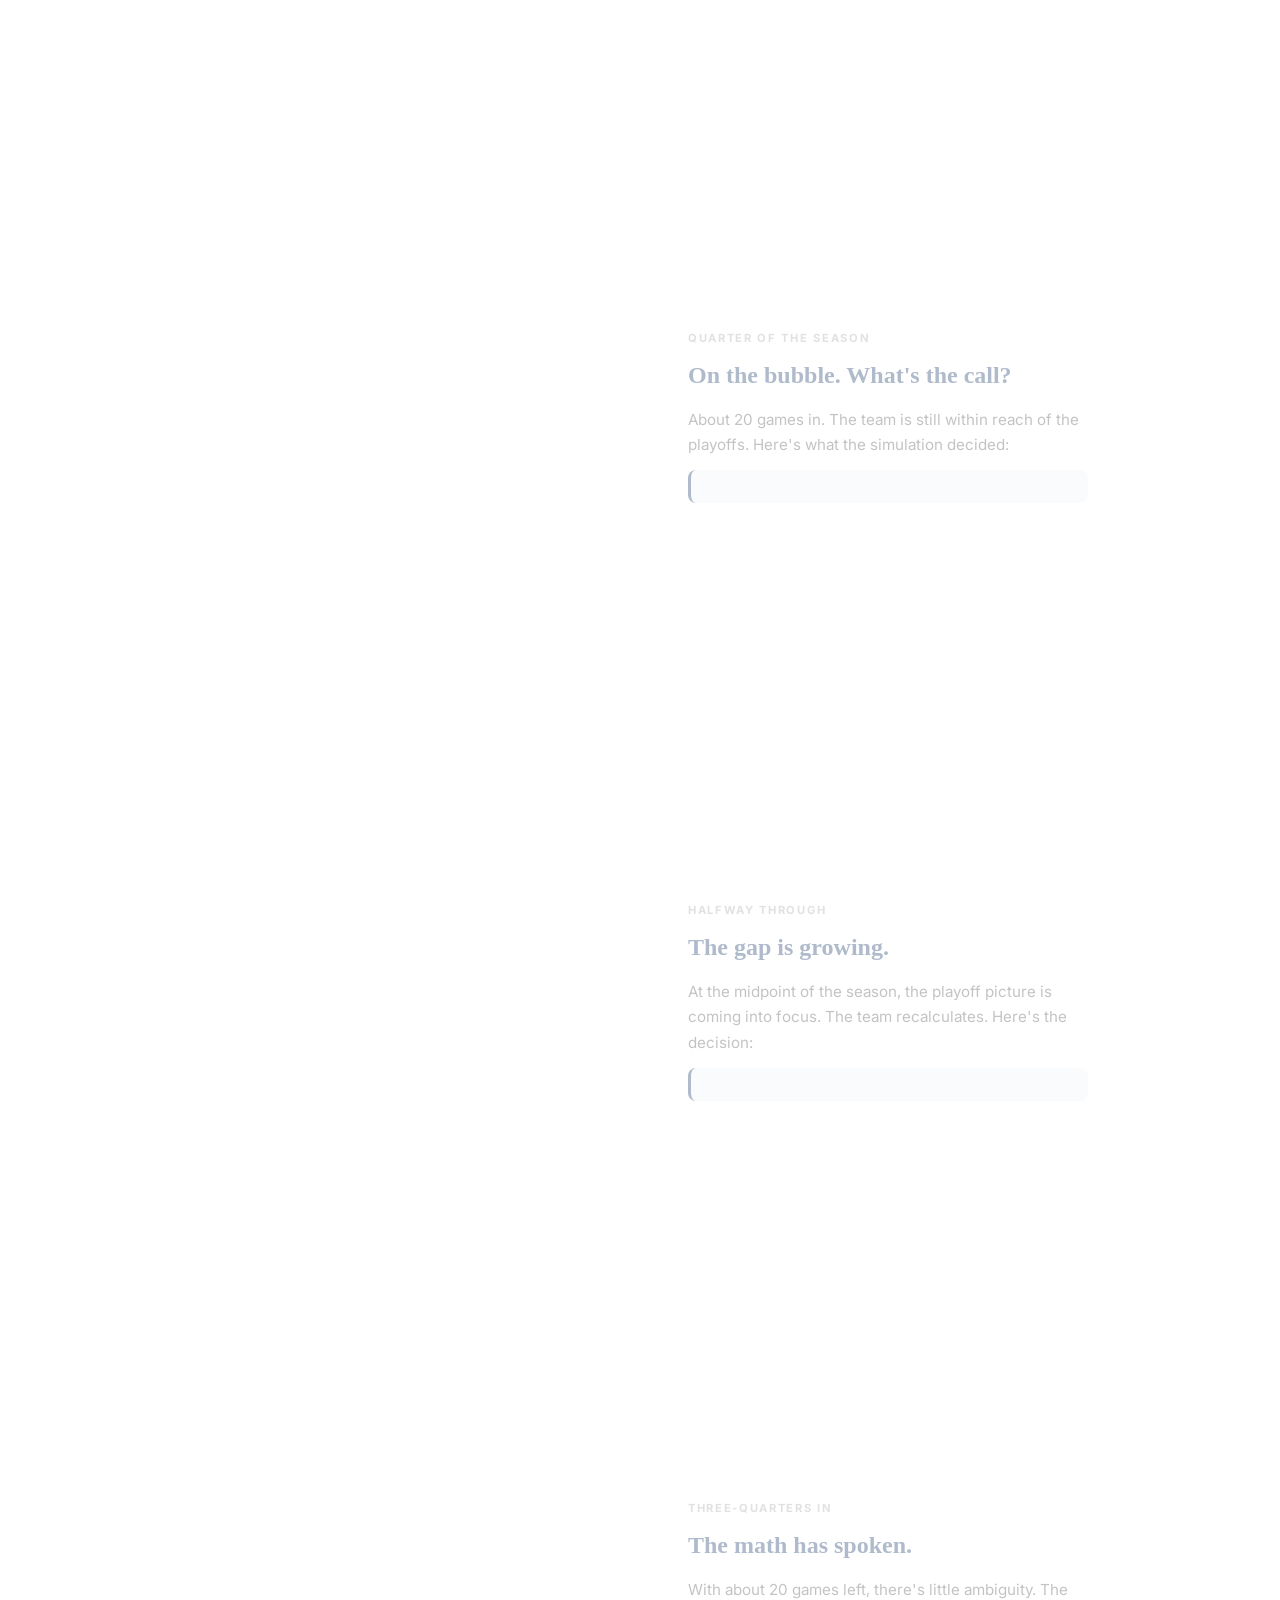
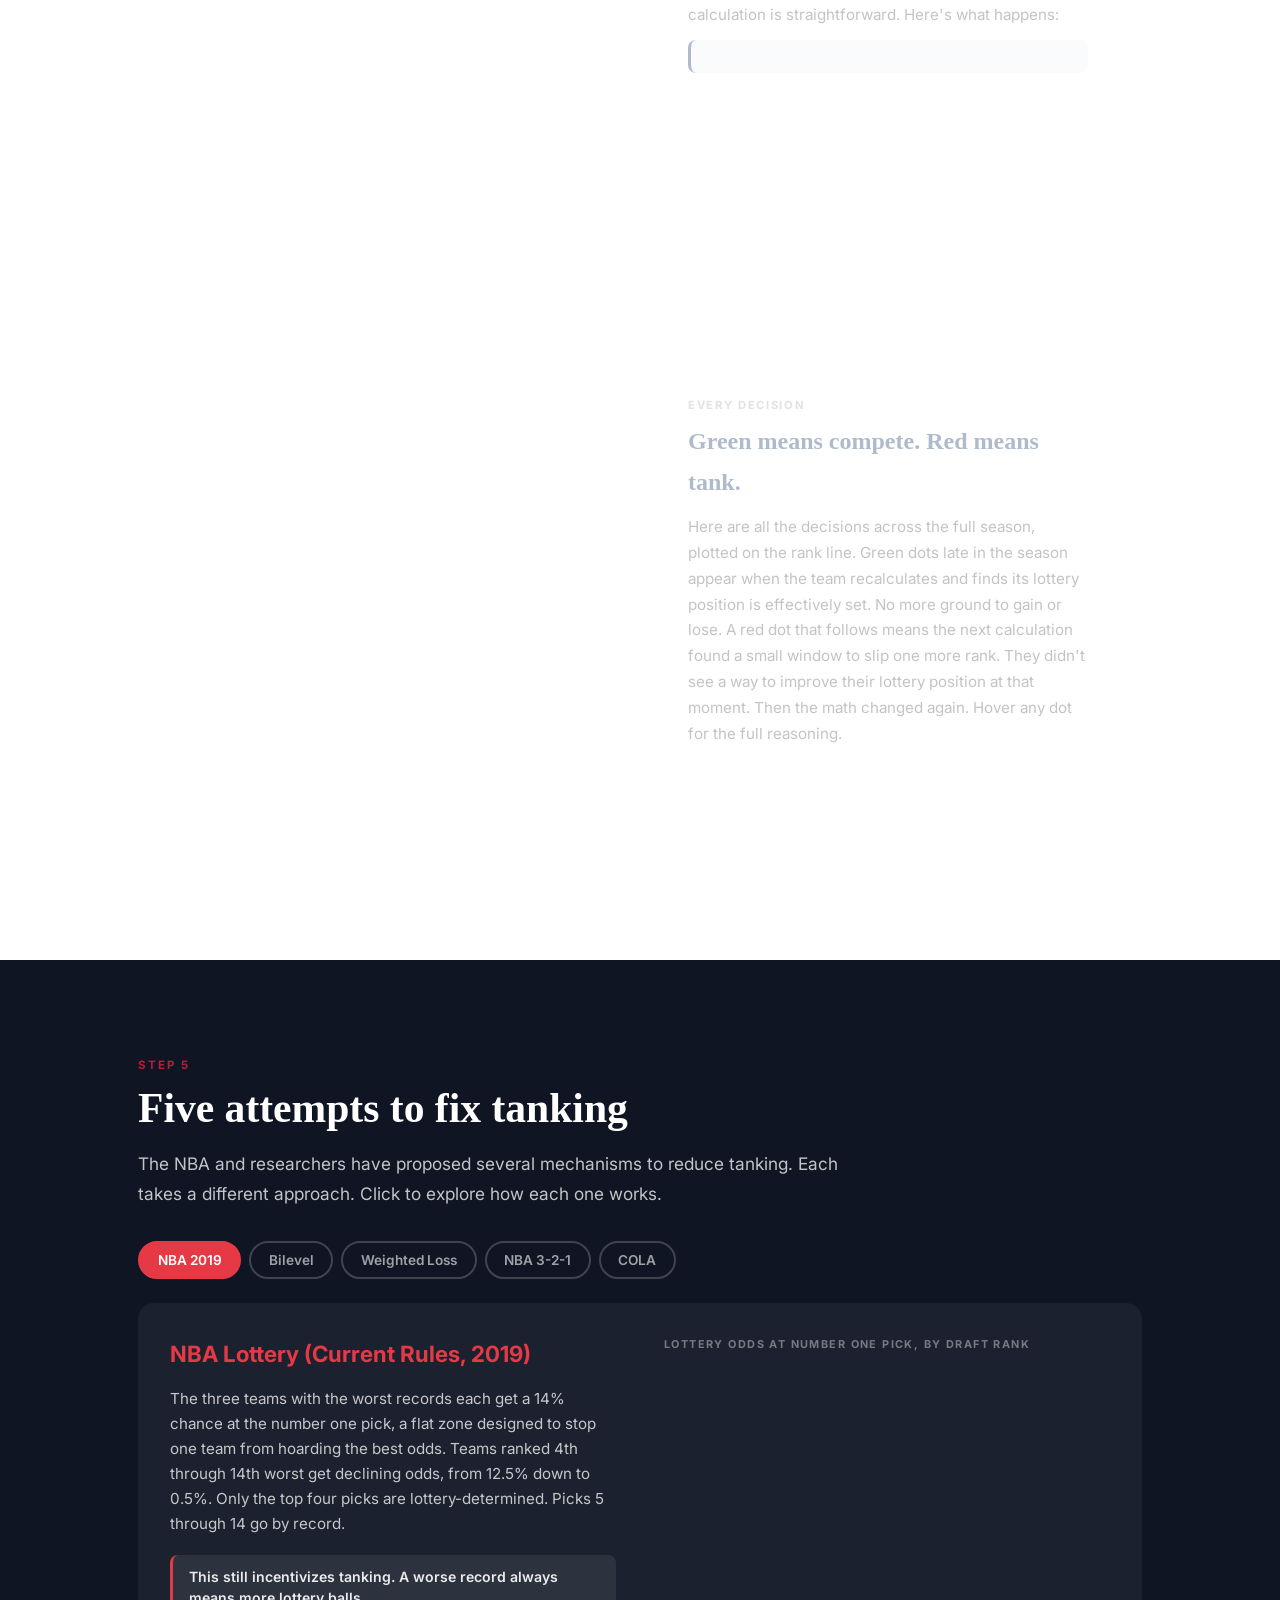
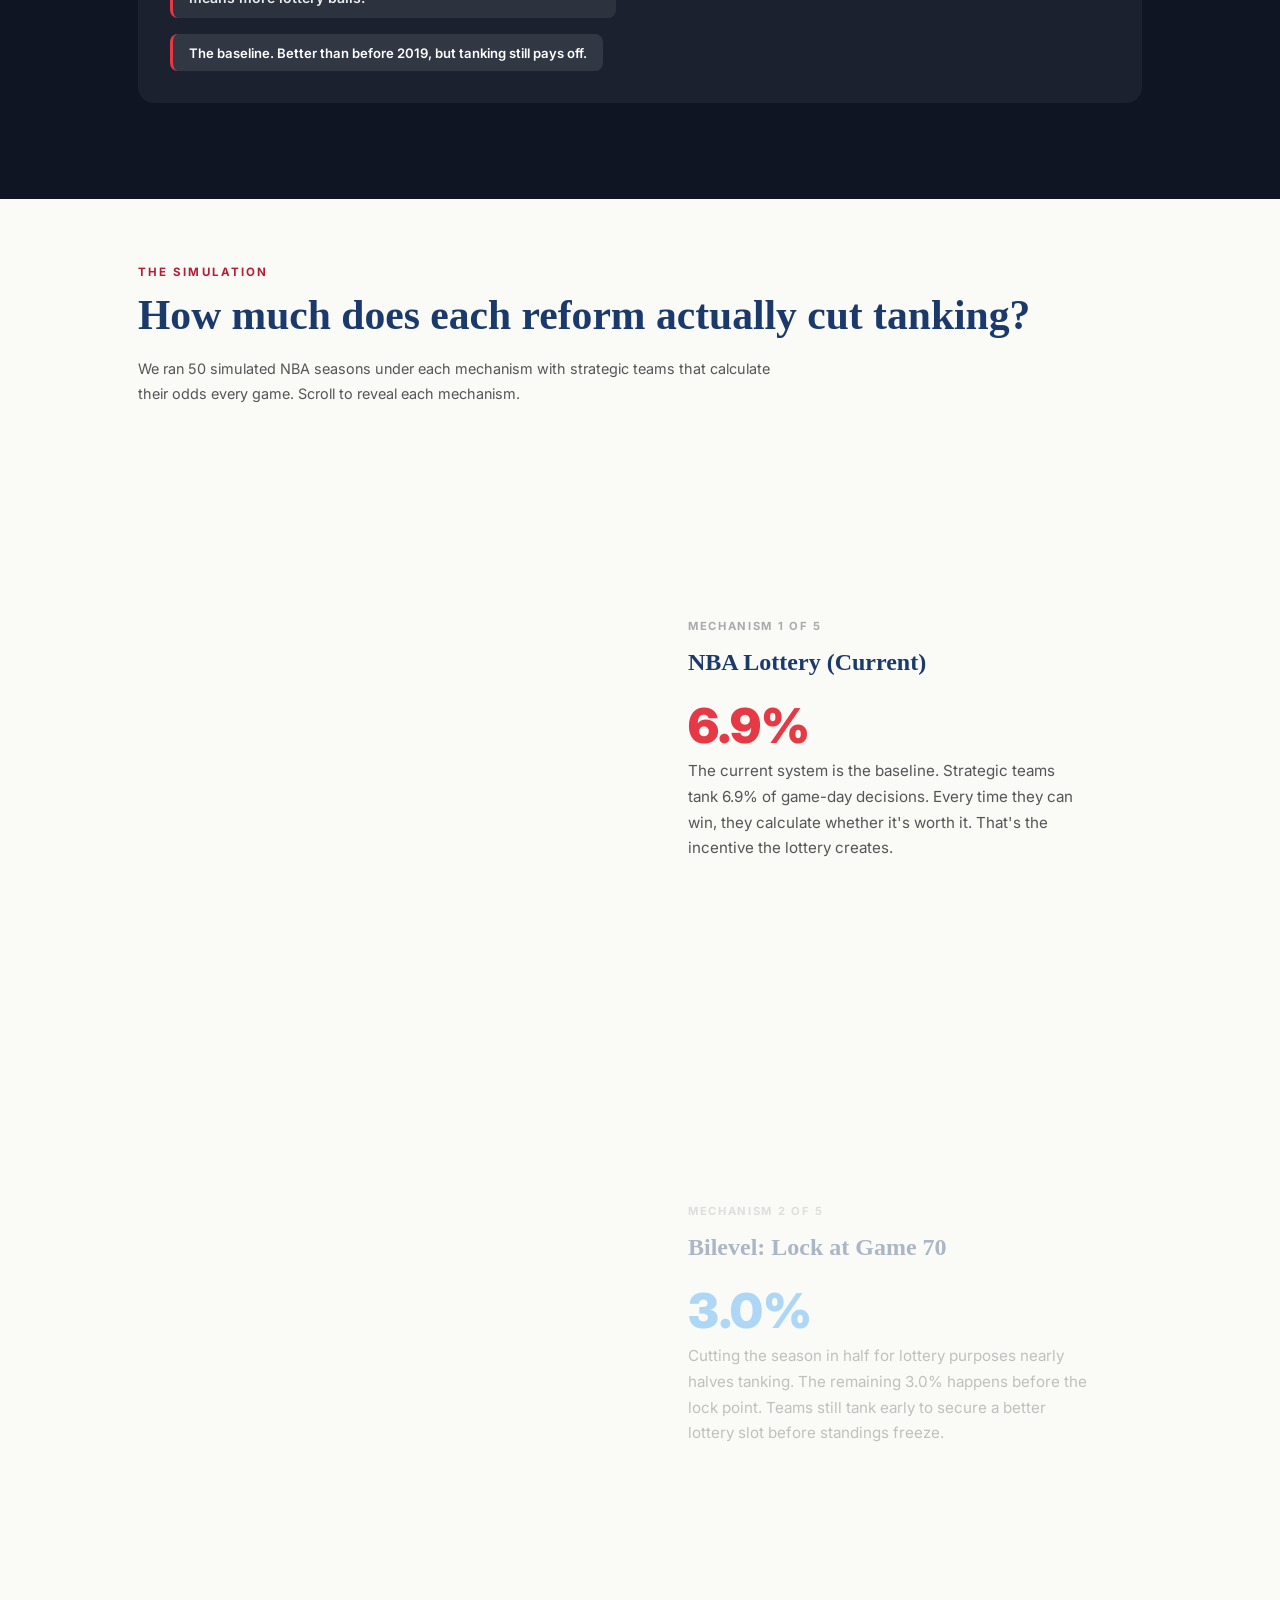
==== commit a9571cf6: "proprosal removed" ====
--- a/essay/index.html
+++ b/essay/index.html
@@ -24,7 +24,7 @@
      ══════════════════════════════════════════════════════════════ -->
 <section id="hook">
   <div class="container">
-    <div class="hook-eyebrow">A simulation study of tanking in the NBA · Algorithmic Game Theory</div>
+    <div class="hook-eyebrow">A simulation study of tanking in the NBA · Mechanism Design</div>
     <h1 class="hook-headline">
       Why is <em>losing</em> <br>the right move?
     </h1>
@@ -66,7 +66,7 @@
     <div class="section-label">About this study</div>
     <h2 class="section-headline">Testing the debate, not just joining it</h2>
     <p class="prose">
-      The NBA is adopting a new draft lottery mechanism this season, the 3-2-1 proposal, meant to reduce tanking incentives. Academics have proposed their own alternatives for decades. The league has tried reforms before. Everyone has a theory about what works. Almost no one has tested them against each other.
+      The NBA has adopted a new draft lottery mechanism, the 3-2-1 format, meant to reduce tanking incentives. Academics have proposed their own alternatives for decades. The league has tried reforms before. Everyone has a theory about what works. Almost no one has tested them against each other.
     </p>
     <p class="prose">
       We ran 50 consecutive simulated NBA seasons under each of five mechanisms simultaneously, measuring how often strategic teams chose to lose deliberately and whether the draft was actually delivering picks to the teams that needed them most. Then we replaced every front office with an AI agent to see if the same incentive structures held under qualitative reasoning.
@@ -677,7 +677,7 @@
 
             <div class="cola-p-right">
               <div class="cola-p-ref">
-                <p class="cola-p-ref-title">For reference — cost of winning a top pick</p>
+                <p class="cola-p-ref-title">For reference: cost of winning a top pick</p>
                 <p class="cola-p-ref-sub">Landing a top pick resets your ticket count. The better the pick, the steeper the cost.</p>
                 <div class="cola-p-ref-rows">
                   <div class="cola-p-ref-row cola-p-ref-accent"><span>#1</span><span>Full reset</span><span>back to 0</span></div>
@@ -713,12 +713,12 @@
 
         <!-- 3-2-1 -->
         <div class="reform-description" data-reform="321" style="--tab-color:#9C27B0;">
-          <div class="reform-title" style="color: #9C27B0;">NBA 3-2-1 Proposal</div>
+          <div class="reform-title" style="color: #9C27B0;">NBA 3-2-1</div>
           <div class="reform-body">
-            The NBA is introducing this as a three-year pilot. The incentive is deliberately inverted.
-            Teams ranked 4th through 10th worst get 8.1% odds at the first pick — more than anyone.
+            The NBA has approved this as a three-year pilot, beginning in 2027. The incentive is deliberately inverted.
+            Teams ranked 4th through 10th worst get 8.1% odds at the first pick, more than anyone.
             The three worst teams get only 5.4%. Finishing last is now actively bad for lottery odds.
-            The proposal expands the lottery to 16 teams, adding Play-In losers as eligible teams at 5.4% and 2.7%.
+            The reform expands the lottery to 16 teams, adding Play-In losers as eligible teams at 5.4% and 2.7%.
             Our simulation includes all 16 teams.
           </div>
           <div class="reform-key" style="border-color: #9C27B0; display: block;">
@@ -930,9 +930,6 @@
       game counts, and the rules of the mechanism, then had to decide: compete or tank?
       No hints. No training on the right answer.
     </p>
-    <p class="prose" style="margin-bottom: 2.5rem; font-size: 0.9rem; color: var(--gray);">
-      <strong>Methodological note:</strong> the AI agents optimize against a calibrated playoff value of 200 simulation points — the expected benefit of a playoff appearance in our model. All tanking rates below reflect that assumption. In a year with a generational prospect, the value of the top pick can exceed this threshold, and the incentive to tank returns even under 3-2-1.
-    </p>
   </div>
 
   <div class="llm-sticky-container" style="max-width: var(--max-w); margin: 0 auto; padding: 0 var(--gutter);">
@@ -979,13 +976,6 @@
           The AI correctly identifies that landing in the bottom three is
           actively bad for lottery odds and competes accordingly.
           The inversion is intuitive enough that qualitative reasoning handles it.
-          <br><br>
-          <strong style="color: var(--navy);">One important caveat:</strong> all of this assumes
-          a normal draft year where a playoff berth (200 pts in our model) outweighs the top pick.
-          A generational talent like Wembanyama spikes pick value high enough to flip the math —
-          our simulations confirm that a sufficiently valuable top pick reverses the 3-2-1 incentive entirely.
-          A human GM with a city desperate for a superstar might chase that story even when
-          the numbers say not to.
         </div>
       </div>
 
@@ -1016,7 +1006,7 @@
     </p>
 
     <div class="conclusion-banner">
-      The NBA is expected to adopt the 3-2-1 format as soon as next season.
+      The NBA has approved the 3-2-1 format, taking effect in 2027.
       Our simulations say that's the right call. But the tier boundary creates a new incentive worth watching closely.
     </div>
 
@@ -1051,11 +1041,11 @@
             somewhere else.
           </p>
           <p style="margin-top: 0.75rem; font-size: 0.88rem; color: rgba(255,255,255,0.65);">
-            <strong>One more thing:</strong> the NBA is treating 3-2-1 as a 3-year experiment.
+            <strong>One more thing:</strong> the NBA has approved 3-2-1 as a three-year experiment.
             If it doesn't reduce tanking in practice, they'll revisit.
           </p>
           <p style="margin-top: 0.75rem; font-size: 0.85rem; color: rgba(255,255,255,0.5);">
-            <em>Our results assume a playoff berth is worth 200 simulation points. Raise that threshold — or introduce a generational-class prospect — and the calculus shifts. The mechanism's robustness to extreme draft years remains an open question.</em>
+            <em>Our results assume a playoff berth is worth 200 simulation points. Raise that threshold, or introduce a generational-class prospect, and the calculus shifts. The mechanism's robustness to extreme draft years remains an open question.</em>
           </p>
           <div class="conclusion-stat" style="color: #f87171;">Tier A <span>2 balls vs Tier B 3 balls: the inversion</span></div>
         </div>
@@ -1067,15 +1057,14 @@
     </div>
 
     <div class="final-takeaway">
-      "Teams are smarter, they are creative, and they respond — we move, they move —
-       so we're always looking to see whether there's yet a better system."
-      <div class="attribution" style="margin-top: 0.75rem; font-size: 0.85rem; font-style: normal; color: rgba(255,255,255,0.6);">
-        — Adam Silver, NBA Commissioner
-      </div>
+      <div class="final-takeaway-mark" aria-hidden="true">"</div>
+      Teams are smarter, they are creative, and they respond. We move, they move.
+      So we're always looking to see whether there's yet a better system.
+      <div class="final-takeaway-attribution">Adam Silver, NBA Commissioner</div>
     </div>
 
     <div class="attribution">
-      Grant Valentine · Topics in Algorithmic Game Theory · May 2026<br>
+      Grant Valentine · 2026<br>
       Simulation: 30 teams · 50 seasons · 3 agent types (Strategic, Honest, Claude Haiku) · 5 mechanisms<br>
       Built with D3.js and Scrollama
     </div>
@@ -1090,9 +1079,8 @@
     <div class="section-label">Go Deeper</div>
     <h2 class="section-headline">Want to read more?</h2>
     <p class="prose">
-      This essay is the readable version of our formal research paper.
-      If you want the proofs, the model details, or just to check our work,
-      here's everything we read to build it.
+      This visual essay accompanies a formal research paper on draft mechanism design.
+      The proofs, simulation details, and full results are in the paper below.
     </p>
 
     <div class="bib-list">
@@ -1102,45 +1090,50 @@
         <div class="bib-desc">Our full paper. The math behind all of this, with proofs and complete simulation results.</div>
         <span class="bib-link">Full paper ↗</span>
       </a>
+      <div class="bib-item">
+        <span class="bib-type-tag bib-type-assumption">Assumption used throughout</span>
+        <div class="bib-title">A note on simulation assumptions</div>
+        <div class="bib-desc">All tanking rates in this essay assume a playoff berth is worth 200 simulation points, calibrated to reflect typical franchise value and competitive incentives. This is consistent with Kazachkov 2020. In a year with a generational prospect, the value of the top pick can exceed this threshold and the tanking incentive returns even under 3-2-1. The mechanism's robustness to extreme draft years remains an open question.</div>
+      </div>
       <a class="bib-item" href="https://github.com/GrantValentine/AGT_Tanking_Simulations" target="_blank" rel="noopener">
         <span class="bib-type-tag bib-type-code">Code</span>
-        <div class="bib-title">AGT Tanking Simulations (GitHub)</div>
+        <div class="bib-title">NBA Tanking Simulations (GitHub)</div>
         <div class="bib-desc">All simulation code, data, and this visual essay. Open source.</div>
         <span class="bib-link">GitHub repository ↗</span>
       </a>
       <a class="bib-item" href="https://www.sloansportsconference.com/research-papers/a-no-tanking-draft-allocation-policy" target="_blank" rel="noopener">
         <span class="bib-type-tag bib-type-proposal">Proposal</span>
-        <div class="bib-title">Banchio &amp; Munro (2020) — "A No-Tanking Draft Allocation Policy"</div>
+        <div class="bib-title">Banchio &amp; Munro (2020). "A No-Tanking Draft Allocation Policy"</div>
         <div class="bib-desc">Proposes the COLA mechanism. Proves that carry-over tickets effectively remove the tanking incentive when record has no effect on lottery position.</div>
         <span class="bib-link">MIT Sloan paper ↗</span>
       </a>
       <a class="bib-item" href="https://akazachk.github.io/pubs/tanking.pdf" target="_blank" rel="noopener">
         <span class="bib-type-tag bib-type-proposal">Proposal</span>
-        <div class="bib-title">Kazachkov &amp; Vardi (2020) — "On Tanking and Competitive Balance"</div>
+        <div class="bib-title">Kazachkov &amp; Vardi (2020). "On Tanking and Competitive Balance"</div>
         <div class="bib-desc">The original proposal for locking draft position mid-season. The theoretical foundation for the Bilevel mechanism we test here.</div>
         <span class="bib-link">PDF ↗</span>
       </a>
       <a class="bib-item" href="https://www.researchgate.net/publication/400395501_Carry-Over_Lottery_Allocation_Practical_Incentive-Compatible_Drafts" target="_blank" rel="noopener">
         <span class="bib-type-tag bib-type-proposal">Proposal</span>
-        <div class="bib-title">Highley et al. (2026) — "Carry-Over Lottery Allocation"</div>
+        <div class="bib-title">Highley et al. (2026). "Carry-Over Lottery Allocation"</div>
         <div class="bib-desc">Full theoretical treatment of the COLA mechanism, with proofs of incentive compatibility and simulation results across league configurations.</div>
         <span class="bib-link">PDF ↗</span>
       </a>
       <a class="bib-item" href="https://www.jstor.org/stable/10.1086/323930" target="_blank" rel="noopener">
         <span class="bib-type-tag bib-type-empirical">Empirical</span>
-        <div class="bib-title">Taylor &amp; Trogdon (2002) — "Losing to Win"</div>
+        <div class="bib-title">Taylor &amp; Trogdon (2002). "Losing to Win"</div>
         <div class="bib-desc">Early empirical evidence that NBA teams strategically lose games near the end of the season to improve draft position. The paper that established tanking as a real phenomenon.</div>
         <span class="bib-link">JSTOR ↗</span>
       </a>
       <a class="bib-item" href="https://www.researchgate.net/publication/381102453_On_the_Incentive_Structure_of_Tournaments_Evidence_from_the_National_Basketball_Association's_Draft_Lottery" target="_blank" rel="noopener">
         <span class="bib-type-tag bib-type-empirical">Empirical</span>
-        <div class="bib-title">Schmidt (2024) — "On the Incentive Structure of Tournaments"</div>
+        <div class="bib-title">Schmidt (2024). "On the Incentive Structure of Tournaments"</div>
         <div class="bib-desc">Recent empirical update on tanking behavior under the 2019 NBA lottery reform. Measures whether the flat zone actually changed team behavior.</div>
         <span class="bib-link">ResearchGate ↗</span>
       </a>
       <a class="bib-item" href="https://www.jstor.org/stable/44735159" target="_blank" rel="noopener">
         <span class="bib-type-tag bib-type-empirical">Empirical</span>
-        <div class="bib-title">Lenten (2016) — "Mitigation of Perverse Incentives in Professional Sports Leagues"</div>
+        <div class="bib-title">Lenten (2016). "Mitigation of Perverse Incentives in Professional Sports Leagues"</div>
         <div class="bib-desc">Competitive balance research across sports leagues. The foundation for thinking about how draft mechanisms affect league health over time.</div>
         <span class="bib-link">JSTOR ↗</span>
       </a>
--- a/essay/style.css
+++ b/essay/style.css
@@ -1354,17 +1354,40 @@
 }
 
 .final-takeaway {
-  margin-top: 3rem;
-  padding: 1.8rem;
-  border-radius: 14px;
-  background: rgba(200,16,46,0.2);
-  border: 1px solid rgba(200,16,46,0.4);
+  margin: 60px auto;
+  max-width: 640px;
+  padding: 0 1.5rem;
+  text-align: center;
   font-family: var(--serif);
-  font-size: clamp(1.1rem, 2.5vw, 1.5rem);
-  font-style: italic;
+  font-size: 20px;
+  font-style: normal;
+  font-weight: 400;
   color: white;
-  line-height: 1.5;
-  text-align: center;
+  line-height: 1.6;
+}
+
+.final-takeaway-mark {
+  display: block;
+  font-size: 60px;
+  line-height: 0.85;
+  color: rgba(200,16,46,0.28);
+  font-family: var(--serif);
+  font-style: normal;
+  font-weight: 700;
+  margin-bottom: 0.1rem;
+  user-select: none;
+}
+
+.final-takeaway-attribution {
+  display: block;
+  margin-top: 1.25rem;
+  font-size: 12px;
+  font-variant: small-caps;
+  letter-spacing: 0.08em;
+  color: rgba(255,255,255,0.42);
+  font-style: normal;
+  font-weight: 400;
+  font-family: var(--sans);
 }
 
 .attribution {
@@ -2143,10 +2166,11 @@
   border-radius: 4px;
   margin-bottom: 0.35rem;
 }
-.bib-type-paper   { background: rgba(200,16,46,0.12);  color: var(--red);   border: 1px solid rgba(200,16,46,0.3);  }
-.bib-type-code    { background: rgba(27,58,107,0.12);  color: var(--navy);  border: 1px solid rgba(27,58,107,0.3);  }
-.bib-type-proposal{ background: rgba(33,150,243,0.12); color: #2196F3;      border: 1px solid rgba(33,150,243,0.3); }
-.bib-type-empirical{ background: rgba(76,175,80,0.12); color: #388e3c;      border: 1px solid rgba(76,175,80,0.3);  }
+.bib-type-paper      { background: rgba(200,16,46,0.12);  color: var(--red);   border: 1px solid rgba(200,16,46,0.3);  }
+.bib-type-code       { background: rgba(27,58,107,0.12);  color: var(--navy);  border: 1px solid rgba(27,58,107,0.3);  }
+.bib-type-proposal   { background: rgba(33,150,243,0.12); color: #2196F3;      border: 1px solid rgba(33,150,243,0.3); }
+.bib-type-empirical  { background: rgba(76,175,80,0.12);  color: #388e3c;      border: 1px solid rgba(76,175,80,0.3);  }
+.bib-type-assumption { background: rgba(245,158,11,0.1);  color: #92400e;      border: 1px solid rgba(245,158,11,0.28); }
 
 /* ── Mobile stat display (replaces chart on steps 0-5 below 640px) ── */
 #mobile-stat-display {
